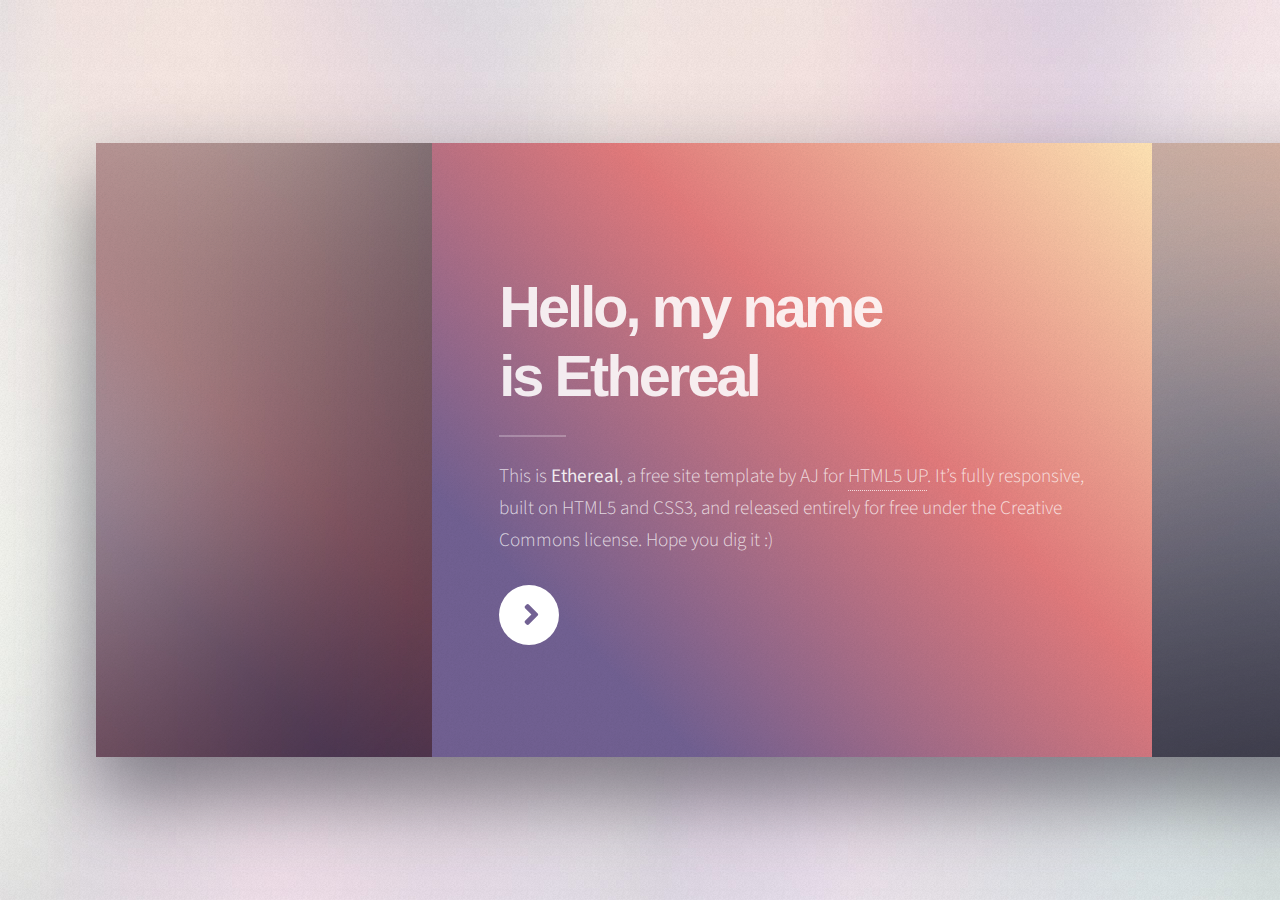
==== index.html @ 2f2203f6 "Add files via upload" ====
<!DOCTYPE HTML>
<!--
	Ethereal by HTML5 UP
	html5up.net | @ajlkn
	Free for personal and commercial use under the CCA 3.0 license (html5up.net/license)
-->
<html lang="fr">
<head>
    <title>Ethereal by HTML5 UP</title>
    <meta charset="utf-8"/>
    <meta name="viewport" content="width=device-width, initial-scale=1, user-scalable=no"/>
    <link rel="stylesheet" href="assets/css/main.css"/>
    <noscript>
        <link rel="stylesheet" href="assets/css/noscript.css"/>
    </noscript>
</head>
<body class="is-preload">

<!-- Page Wrapper -->
<div id="page-wrapper">

    <!-- Wrapper -->
    <div id="wrapper">

        <!-- Panel (Banner) -->
        <section class="panel banner right">
            <div class="content color0 span-3-75">
                <h1 class="major">Hello, my name<br/>
                    is Ethereal</h1>
                <p>This is <strong>Ethereal</strong>, a free site template by AJ for <a href="https://html5up.net">HTML5
                    UP</a>. It’s fully responsive, built on HTML5 and CSS3, and released entirely for free under the
                    Creative Commons license. Hope you dig it :)</p>
                <ul class="actions">
                    <li><a href="#first" class="button primary color1 circle icon solid fa-angle-right">Next</a></li>
                </ul>
            </div>
            <div class="image filtered span-1-75" data-position="25% 25%">
                <img src="images/pic01.jpg" alt=""/>
            </div>
        </section>

        <!-- Panel (Spotlight) -->
        <section class="panel spotlight medium right" id="first">
            <div class="content span-7">
                <h2 class="major">Sed etiam aenean</h2>
                <p>Mauris et ligula arcu. Proin dapibus convallis accumsan. Lorem maximus hendrerit orci, sit amet
                    elementum massa hendrerit sed. Donec et ullamcorper ligula. Suspendisse amet potenti. Ut pretium
                    libero eleifend euismod sed tristique. Quisque dictum magna risus, id ultricies justo sagittis
                    vitae. Sed id odio tempor, porttitor elit amet, gravida hendrerit fringilla lorem ipsum dolor.</p>
            </div>
            <div class="image filtered tinted" data-position="top left">
                <img src="images/pic02.jpg" alt=""/>
            </div>
        </section>

        <!-- Panel -->
        <section class="panel color1">
            <div class="intro joined">
                <h2 class="major">Amet lorem</h2>
                <p>Sed vel nibh libero. Mauris et lorem pharetra massa lorem turpis congue pulvinar. Vivamus sed feugiat
                    finibus. Duis amet bibendum amet sed. Duis mauris ex, dapibus sed ligula tempus volutpat magna
                    etiam.</p>
            </div>
            <div class="inner">
                <ul class="grid-icons three connected">
                    <li><span class="icon fa-gem"><span class="label">Lorem</span></span></li>
                    <li><span class="icon solid fa-camera-retro"><span class="label">Ipsum</span></span></li>
                    <li><span class="icon solid fa-cog"><span class="label">Dolor</span></span></li>
                    <li><span class="icon solid fa-paper-plane"><span class="label">Sit</span></span></li>
                    <li><span class="icon solid fa-chart-bar"><span class="label">Amet</span></span></li>
                    <li><span class="icon solid fa-code"><span class="label">Nullam</span></span></li>
                </ul>
            </div>
        </section>

        <!-- Panel (Spotlight) -->
        <section class="panel spotlight large left">
            <div class="content span-5">
                <h2 class="major">Magna amet tempus</h2>
                <p>Mauris a cursus velit. Nunc lacinia sollicitudin egestas bibendum, magna dui bibendum ex, sagittis
                    commodo enim risus sed magna nulla. Vestibulum ut consequat velit. Curabitur vitae libero lorem.
                    Quisque iaculis porttitor blandit. Nullam quis sagittis maximus. Sed vel nibh libero. Mauris et
                    lorem pharetra massa lorem turpis congue pulvinar.</p>
            </div>
            <div class="image filtered tinted" data-position="top right">
                <img src="images/pic03.jpg" alt=""/>
            </div>
        </section>

        <!-- Panel -->
        <section class="panel">
            <div class="intro color2">
                <h2 class="major">Elit integer</h2>
                <p>Sed vel nibh libero. Mauris et lorem pharetra massa lorem turpis congue pulvinar. Vivamus sed feugiat
                    finibus. Duis amet bibendum amet sed. Duis mauris ex, dapibus sed ligula tempus volutpat magna
                    etiam.</p>
            </div>
            <div class="gallery">
                <div class="group span-3">
                    <a href="images/gallery/fulls/01.jpg" class="image filtered span-3" data-position="bottom"><img
                            src="images/gallery/thumbs/01.jpg" alt=""/></a>
                    <a href="images/gallery/fulls/02.jpg" class="image filtered span-1-5" data-position="center"><img
                            src="images/gallery/thumbs/02.jpg" alt=""/></a>
                    <a href="images/gallery/fulls/03.jpg" class="image filtered span-1-5" data-position="bottom"><img
                            src="images/gallery/thumbs/03.jpg" alt=""/></a>
                </div>
                <a href="images/gallery/fulls/04.jpg" class="image filtered span-2-5" data-position="top"><img
                        src="images/gallery/thumbs/04.jpg" alt=""/></a>
                <div class="group span-4-5">
                    <a href="images/gallery/fulls/05.jpg" class="image filtered span-3" data-position="top"><img
                            src="images/gallery/thumbs/05.jpg" alt=""/></a>
                    <a href="images/gallery/fulls/06.jpg" class="image filtered span-1-5" data-position="center"><img
                            src="images/gallery/thumbs/06.jpg" alt=""/></a>
                    <a href="images/gallery/fulls/07.jpg" class="image filtered span-1-5" data-position="bottom"><img
                            src="images/gallery/thumbs/07.jpg" alt=""/></a>
                    <a href="images/gallery/fulls/08.jpg" class="image filtered span-3" data-position="top"><img
                            src="images/gallery/thumbs/08.jpg" alt=""/></a>
                </div>
                <a href="images/gallery/fulls/09.jpg" class="image filtered span-2-5" data-position="right"><img
                        src="images/gallery/thumbs/09.jpg" alt=""/></a>
            </div>
        </section>

        <!-- Panel -->
        <section class="panel color4-alt">
            <div class="intro color4">
                <h2 class="major">Contact</h2>
                <p>Sed vel nibh libero. Mauris et lorem pharetra massa lorem turpis congue pulvinar. Vivamus sed feugiat
                    finibus. Duis amet bibendum amet sed. Duis mauris ex, dapibus sed ligula tempus volutpat magna
                    etiam.</p>
            </div>
            <div class="inner columns divided">
                <div class="span-3-25">
                    <form method="post" action="#">
                        <div class="fields">
                            <div class="field half">
                                <label for="name">Name</label>
                                <input type="text" name="name" id="name"/>
                            </div>
                            <div class="field half">
                                <label for="email">Email</label>
                                <input type="email" name="email" id="email"/>
                            </div>
                            <div class="field">
                                <label for="message">Message</label>
                                <textarea name="message" id="message" rows="4"></textarea>
                            </div>
                        </div>
                        <ul class="actions">
                            <li><input type="submit" value="Send Message" class="button primary"/></li>
                        </ul>
                    </form>
                </div>
                <div class="span-1-5">
                    <ul class="contact-icons color1">
                        <li class="icon brands fa-twitter"><a href="#">@untitled-tld</a></li>
                        <li class="icon brands fa-facebook-f"><a href="#">facebook.com/untitled</a></li>
                        <li class="icon brands fa-snapchat-ghost"><a href="#">@untitled-tld</a></li>
                        <li class="icon brands fa-instagram"><a href="#">@untitled-tld</a></li>
                        <li class="icon brands fa-medium-m"><a href="#">medium.com/untitled</a></li>
                    </ul>
                </div>
            </div>
        </section>

        <!-- Panel -->
        <section class="panel color2-alt">
            <div class="intro color2">
                <h2 class="major">Elements</h2>
                <p>Sed vel nibh libero. Mauris et lorem pharetra massa lorem turpis congue pulvinar. Vivamus sed feugiat
                    finibus. Duis amet bibendum amet sed. Duis mauris ex, dapibus sed ligula tempus volutpat magna
                    etiam. </p>
            </div>
            <div class="inner columns aligned">
                <div class="span-2-75">

                    <h3 class="major">Text</h3>
                    <p>This is <b>bold</b> and this is <strong>strong</strong>. This is <i>italic</i> and this is <em>emphasized</em>.
                        This is <sup>superscript</sup> text and this is <sub>subscript</sub> text.
                        This is <u>underlined</u> and this is code: <code>for (;;) { ... }</code>. Finally, <a href="#">this
                            is a link</a>.</p>

                    <h1>Heading Level 1</h1>
                    <h2>Heading Level 2</h2>
                    <h3>Heading Level 3</h3>
                    <h4>Heading Level 4</h4>
                    <h5>Heading Level 5</h5>
                    <h6>Heading Level 6</h6>

                </div>
                <div class="span-3">

                    <h4>Blockquote</h4>
                    <blockquote>Lorem ipsum dolor sit amet. Felis sagittis eget tempus euismod. Vestibulum ante ipsum
                        primis in vestibulum. Blandit adipiscing eu iaculis volutpat ac adipiscing volutpat ac
                        adipiscing faucibus.
                    </blockquote>

                    <h4>Preformatted</h4>
                    <pre><code>i = 0;

while (!deck.isInOrder()) {
    print 'Iteration ' + (i++);
    deck.shuffle();
}

print 'It took ' + i + ' iterations to sort the deck.';</code></pre>

                </div>
                <div class="span-1-25">

                    <h3 class="major">Lists</h3>

                    <h4>Unordered</h4>
                    <ul>
                        <li>Lorem ipsum dolor sit.</li>
                        <li>Dolor pulvinar etiam.</li>
                        <li>Etiam vel felis viverra.</li>
                    </ul>

                    <h4>Alternate</h4>
                    <ul class="alt">
                        <li>Lorem ipsum dolor sit.</li>
                        <li>Dolor pulvinar etiam.</li>
                        <li>Etiam vel felis viverra.</li>
                        <li>Felis enim feugiat.</li>
                    </ul>

                </div>
                <div class="span-1-5">

                    <h4>Ordered</h4>
                    <ol>
                        <li>Lorem ipsum dolor sit.</li>
                        <li>Dolor pulvinar etiam.</li>
                        <li>Etiam vel felis viverra.</li>
                        <li>Felis enim feugiat.</li>
                        <li>Etiam vel felis lorem.</li>
                    </ol>

                    <h4>Actions</h4>
                    <ul class="actions">
                        <li><a href="#" class="button primary color2">Default</a></li>
                        <li><a href="#" class="button">Default</a></li>
                    </ul>
                    <ul class="actions stacked">
                        <li><a href="#" class="button primary color2">Default</a></li>
                        <li><a href="#" class="button">Default</a></li>
                    </ul>

                </div>
                <div class="span-1-25">

                    <h4>Icons</h4>
                    <ul class="icons">
                        <li><a href="#" class="icon brands fa-twitter"><span class="label">Twitter</span></a></li>
                        <li><a href="#" class="icon brands fa-facebook-f"><span class="label">Facebook</span></a></li>
                        <li><a href="#" class="icon brands fa-instagram"><span class="label">Instagram</span></a></li>
                        <li><a href="#" class="icon brands fa-github"><span class="label">GitHub</span></a></li>
                        <li><a href="#" class="icon brands fa-medium-m"><span class="label">Medium</span></a></li>
                    </ul>

                    <h4>Contact Icons</h4>
                    <ul class="contact-icons color2">
                        <li class="icon brands fa-twitter"><a href="#">Twitter</a></li>
                        <li class="icon brands fa-facebook-f"><a href="#">Facebook</a></li>
                        <li class="icon brands fa-instagram"><a href="#">Instagram</a></li>
                        <li class="icon brands fa-github"><a href="#">GitHub</a></li>
                        <li class="icon brands fa-medium-m"><a href="#">Medium</a></li>
                    </ul>

                </div>
                <div class="span-3">
                    <h3 class="major">Table</h3>
                    <h4>Default</h4>
                    <div class="table-wrapper">
                        <table>
                            <thead>
                            <tr>
                                <th>Name</th>
                                <th>Description</th>
                                <th>Price</th>
                            </tr>
                            </thead>
                            <tbody>
                            <tr>
                                <td>Item One</td>
                                <td>Ante turpis integer aliquet porttitor.</td>
                                <td>29.99</td>
                            </tr>
                            <tr>
                                <td>Item Two</td>
                                <td>Vis ac commodo adipiscing arcu aliquet.</td>
                                <td>19.99</td>
                            </tr>
                            <tr>
                                <td>Item Three</td>
                                <td> Morbi faucibus arcu accumsan lorem.</td>
                                <td>29.99</td>
                            </tr>
                            <tr>
                                <td>Item Four</td>
                                <td>Vitae integer tempus condimentum.</td>
                                <td>19.99</td>
                            </tr>
                            </tbody>
                            <tfoot>
                            <tr>
                                <td colspan="2"></td>
                                <td>100.00</td>
                            </tr>
                            </tfoot>
                        </table>
                    </div>
                </div>
                <div class="span-3">
                    <h4>Alternate</h4>
                    <div class="table-wrapper">
                        <table class="alt">
                            <thead>
                            <tr>
                                <th>Name</th>
                                <th>Description</th>
                                <th>Price</th>
                            </tr>
                            </thead>
                            <tbody>
                            <tr>
                                <td>Item One</td>
                                <td>Ante turpis integer aliquet porttitor.</td>
                                <td>29.99</td>
                            </tr>
                            <tr>
                                <td>Item Two</td>
                                <td>Vis ac commodo adipiscing arcu aliquet.</td>
                                <td>19.99</td>
                            </tr>
                            <tr>
                                <td>Item Three</td>
                                <td> Morbi faucibus arcu accumsan lorem.</td>
                                <td>29.99</td>
                            </tr>
                            <tr>
                                <td>Item Four</td>
                                <td>Vitae integer tempus condimentum.</td>
                                <td>19.99</td>
                            </tr>
                            <tr>
                                <td>Item Five</td>
                                <td>Ante turpis integer aliquet porttitor.</td>
                                <td>29.99</td>
                            </tr>
                            </tbody>
                            <tfoot>
                            <tr>
                                <td colspan="2"></td>
                                <td>100.00</td>
                            </tr>
                            </tfoot>
                        </table>
                    </div>
                </div>
                <div class="span-2-25">
                    <h3 class="major">Buttons</h3>
                    <ul class="actions">
                        <li><a href="#" class="button primary color2">Primary</a></li>
                        <li><a href="#" class="button">Default</a></li>
                    </ul>
                    <ul class="actions">
                        <li><a href="#" class="button">Default</a></li>
                        <li><a href="#" class="button large">Large</a></li>
                        <li><a href="#" class="button small">Small</a></li>
                    </ul>
                    <ul class="actions">
                        <li><a href="#" class="button primary color2 icon solid fa-cog">Icon</a></li>
                        <li><a href="#" class="button icon fa-gem">Icon</a></li>
                    </ul>
                    <ul class="actions">
                        <li><span class="button primary color2 disabled">Disabled</span></li>
                        <li><span class="button disabled">Disabled</span></li>
                    </ul>
                    <ul class="actions">
                        <li><a href="#" class="button primary color2 circle icon solid fa-cog">Icon</a></li>
                        <li><a href="#" class="button circle icon fa-gem">Icon</a></li>
                    </ul>
                </div>
                <div class="span-4-5">
                    <h3 class="major">Form</h3>
                    <form method="post" action="#">
                        <div class="fields">
                            <div class="field third">
                                <label for="demo-name">Name</label>
                                <input type="text" name="demo-name" id="demo-name" value="" placeholder="Jane Doe"/>
                            </div>
                            <div class="field third">
                                <label for="demo-email">Email</label>
                                <input type="email" name="demo-email" id="demo-email" value=""
                                       placeholder="jane@untitled.tld"/>
                            </div>
                            <div class="field third">
                                <label for="demo-category">Category</label>
                                <div class="select-wrapper">
                                    <select name="demo-category" id="demo-category">
                                        <option value="">-</option>
                                        <option value="1">Manufacturing</option>
                                        <option value="1">Shipping</option>
                                        <option value="1">Administration</option>
                                        <option value="1">Human Resources</option>
                                    </select>
                                </div>
                            </div>
                            <div class="field quarter">
                                <input type="radio" id="demo-priority-low" name="demo-priority" class="color2" checked/>
                                <label for="demo-priority-low">Low Priority</label>
                            </div>
                            <div class="field quarter">
                                <input type="radio" id="demo-priority-high" name="demo-priority" class="color2"/>
                                <label for="demo-priority-high">High Priority</label>
                            </div>
                            <div class="field quarter">
                                <input type="checkbox" id="demo-copy" name="demo-copy" class="color2"/>
                                <label for="demo-copy">Email a copy</label>
                            </div>
                            <div class="field quarter">
                                <input type="checkbox" id="demo-human" name="demo-human" class="color2" checked/>
                                <label for="demo-human">Not a robot</label>
                            </div>
                            <div class="field">
                                <label for="demo-message">Message</label>
                                <textarea name="demo-message" id="demo-message" placeholder="Enter your message"
                                          rows="2"></textarea>
                            </div>
                        </div>
                        <ul class="actions">
                            <li><input type="submit" value="Send Message" class="primary color2"/></li>
                            <li><input type="reset" value="Reset"/></li>
                        </ul>
                    </form>
                </div>
            </div>
        </section>

        <!-- Copyright -->
        <div class="copyright">&copy; Untitled. Design: <a href="https://html5up.net">HTML5 UP</a>.</div>

    </div>

</div>

<!-- Scripts -->
<script src="assets/js/jquery.min.js"></script>
<script src="assets/js/browser.min.js"></script>
<script src="assets/js/breakpoints.min.js"></script>
<script src="assets/js/main.js"></script>

</body>
</html>
---- assets/css/main.css ----
@import url(fontawesome-all.min.css);
@import url("https://fonts.googleapis.com/css?family=Source+Sans+Pro:300,400,300i,400i");

/*
	Ethereal by HTML5 UP
	html5up.net | @ajlkn
	Free for personal and commercial use under the CCA 3.0 license (html5up.net/license)
*/

html, body, div, span, applet, object,
iframe, h1, h2, h3, h4, h5, h6, p, blockquote,
pre, a, abbr, acronym, address, big, cite,
code, del, dfn, em, img, ins, kbd, q, s, samp,
small, strike, strong, sub, sup, tt, var, b,
u, i, center, dl, dt, dd, ol, ul, li, fieldset,
form, label, legend, table, caption, tbody,
tfoot, thead, tr, th, td, article, aside,
canvas, details, embed, figure, figcaption,
footer, header, hgroup, menu, nav, output, ruby,
section, summary, time, mark, audio, video {
	margin: 0;
	padding: 0;
	border: 0;
	font-size: 100%;
	font: inherit;
	vertical-align: baseline;}

article, aside, details, figcaption, figure,
footer, header, hgroup, menu, nav, section {
	display: block;}

body {
	line-height: 1;
}

ol, ul {
	list-style: none;
}

blockquote, q {
	quotes: none;
}

	blockquote:before, blockquote:after, q:before, q:after {
		content: '';
		content: none;
	}

table {
	border-collapse: collapse;
	border-spacing: 0;
}

body {
	-webkit-text-size-adjust: none;
}

mark {
	background-color: transparent;
	color: inherit;
}

input::-moz-focus-inner {
	border: 0;
	padding: 0;
}

input, select, textarea {
	-moz-appearance: none;
	-webkit-appearance: none;
	-ms-appearance: none;
	appearance: none;
}

/* Page */

	@-moz-keyframes load-spinner {
		0% {
			-moz-transform: rotate(0deg);
			-webkit-transform: rotate(0deg);
			-ms-transform: rotate(0deg);
			transform: rotate(0deg);
		}

		100% {
			-moz-transform: rotate(360deg);
			-webkit-transform: rotate(360deg);
			-ms-transform: rotate(360deg);
			transform: rotate(360deg);
		}
	}

	@-webkit-keyframes load-spinner {
		0% {
			-moz-transform: rotate(0deg);
			-webkit-transform: rotate(0deg);
			-ms-transform: rotate(0deg);
			transform: rotate(0deg);
		}

		100% {
			-moz-transform: rotate(360deg);
			-webkit-transform: rotate(360deg);
			-ms-transform: rotate(360deg);
			transform: rotate(360deg);
		}
	}

	@-ms-keyframes load-spinner {
		0% {
			-moz-transform: rotate(0deg);
			-webkit-transform: rotate(0deg);
			-ms-transform: rotate(0deg);
			transform: rotate(0deg);
		}

		100% {
			-moz-transform: rotate(360deg);
			-webkit-transform: rotate(360deg);
			-ms-transform: rotate(360deg);
			transform: rotate(360deg);
		}
	}

	@keyframes load-spinner {
		0% {
			-moz-transform: rotate(0deg);
			-webkit-transform: rotate(0deg);
			-ms-transform: rotate(0deg);
			transform: rotate(0deg);
		}

		100% {
			-moz-transform: rotate(360deg);
			-webkit-transform: rotate(360deg);
			-ms-transform: rotate(360deg);
			transform: rotate(360deg);
		}
	}

	@-ms-viewport {
		width: device-width;
	}

	html {
		width: 100%;
		height: 100%;
	}

	html {
		box-sizing: border-box;
	}

	*, *:before, *:after {
		box-sizing: inherit;
	}

	body {
		display: -moz-flex;
		display: -webkit-flex;
		display: -ms-flex;
		display: flex;
		-moz-align-items: center;
		-webkit-align-items: center;
		-ms-align-items: center;
		align-items: center;
		-moz-justify-content: -moz-flex-start;
		-webkit-justify-content: -webkit-flex-start;
		-ms-justify-content: -ms-flex-start;
		justify-content: flex-start;
		-ms-overflow-style: scrollbar;
		width: 100%;
		height: 100%;
		min-height: 30rem;
		overflow: hidden;
	}

		body:before {
			-moz-animation: load-spinner 1s infinite linear;
			-webkit-animation: load-spinner 1s infinite linear;
			-ms-animation: load-spinner 1s infinite linear;
			animation: load-spinner 1s infinite linear;
			-moz-transition: opacity 0.25s ease;
			-webkit-transition: opacity 0.25s ease;
			-ms-transition: opacity 0.25s ease;
			transition: opacity 0.25s ease;
			-moz-transition-delay: 0s;
			-webkit-transition-delay: 0s;
			-ms-transition-delay: 0s;
			transition-delay: 0s;
			pointer-events: none;
			content: '';
			display: block;
			position: absolute;
			top: 50%;
			left: 50%;
			width: 4rem;
			height: 4rem;
			margin: -2rem 0 0 -2rem;
			background-image: url("data:image/svg+xml;charset=utf8,%3Csvg xmlns='http://www.w3.org/2000/svg' xmlns:xlink='http://www.w3.org/1999/xlink' width='96px' height='96px' viewBox='0 0 96 96' zoomAndPan='disable'%3E%3Cstyle%3Ecircle %7Bfill: transparent%3B stroke: %232e2b37%3B stroke-width: 1.5px%3B %7D%3C/style%3E%3Cdefs%3E%3CclipPath id='corner'%3E%3Cpolygon points='0,0 48,0 48,48 96,48 96,96 0,96' /%3E%3C/clipPath%3E%3C/defs%3E%3Cg clip-path='url(%23corner)'%3E%3Ccircle cx='48' cy='48' r='32'/%3E%3C/g%3E%3C/svg%3E");
			background-position: center;
			background-repeat: no-repeat;
			background-size: 4rem;
			opacity: 0;
		}

		body:after {
			pointer-events: none;
			content: '';
			display: block;
			position: fixed;
			top: 0;
			left: 0;
			width: 100%;
			height: 100%;
			z-index: -1;
			background-attachment: fixed;
			background-color: #e1e6e1;
			background-image: url("../../images/overlay.png"), url("../../images/bg.jpg");
			background-repeat: repeat, repeat-x;
			background-size: 128px 128px, cover;
		}

		body.is-preload *, body.is-preload *:before, body.is-preload *:after {
			-moz-animation: none !important;
			-webkit-animation: none !important;
			-ms-animation: none !important;
			animation: none !important;
			-moz-transition: none !important;
			-webkit-transition: none !important;
			-ms-transition: none !important;
			transition: none !important;
		}

		body.is-preload:before {
			-moz-transition: opacity 1s ease;
			-webkit-transition: opacity 1s ease;
			-ms-transition: opacity 1s ease;
			transition: opacity 1s ease;
			-moz-transition-delay: 0.75s;
			-webkit-transition-delay: 0.75s;
			-ms-transition-delay: 0.75s;
			transition-delay: 0.75s;
			opacity: 0.25;
		}

	@media screen and (max-width: 736px) {

		html {
			height: auto;
		}

		body {
			height: auto;
			overflow-x: hidden;
			overflow-y: auto;
		}

	}

	@media screen and (max-width: 480px) {

		html, body {
			min-width: 320px;
		}

	}

/* Typography */

	html {
		font-size: 18pt;
		font-size: 1vmax;
	}

		@media screen and (max-width: 1680px) {

			html {
				font-size: 12pt;
				font-size: 1.1vmax;
			}

		}

		@media screen and (max-width: 1280px) {

			html {
				font-size: 11pt;
				font-size: 1.5vmax;
			}

		}

	body, input, select, textarea {
		color: rgba(255, 255, 255, 0.75);
		font-family: "Source Sans Pro", Helvetica, sans-serif;
		font-size: 1rem;
		font-weight: 300;
		line-height: 1.65;
	}

	a {
		-moz-transition: color 0.2s ease-in-out, border-bottom-color 0.2s ease-in-out;
		-webkit-transition: color 0.2s ease-in-out, border-bottom-color 0.2s ease-in-out;
		-ms-transition: color 0.2s ease-in-out, border-bottom-color 0.2s ease-in-out;
		transition: color 0.2s ease-in-out, border-bottom-color 0.2s ease-in-out;
		color: inherit;
		border-bottom: dotted 1px;
		text-decoration: none;
	}

		a:hover {
			border-bottom-color: transparent;
			color: #ffe4b4;
		}

	strong, b {
		color: rgba(255, 255, 255, 0.875);
		font-weight: 400;
	}

	em, i {
		font-style: italic;
	}

	p {
		margin: 0 0 1.5rem 0;
	}

		body.is-ie p {
			width: 100%;
		}

	h1, h2, h3, h4, h5, h6 {
		color: rgba(255, 255, 255, 0.875);
		font-family: Arial, Helvetica, sans-serif;
		font-weight: 700;
		line-height: 1.3;
		margin: 0 0 0.75rem 0;
		letter-spacing: -0.05em;
	}

		h1 a, h2 a, h3 a, h4 a, h5 a, h6 a {
			color: inherit;
			text-decoration: none;
		}

	h1.major, h2.major, h3.major {
		position: relative;
	}

		h1.major:after, h2.major:after, h3.major:after {
			content: '';
			position: absolute;
			left: 0;
			width: 3.5rem;
			height: 0.1rem;
			background-color: rgba(255, 255, 255, 0.25);
		}

	h1 {
		font-size: 3rem;
		line-height: 1.2;
	}

		h1.major {
			margin: 0 0 2.625rem 0;
		}

			h1.major:after {
				bottom: -1.325rem;
			}

	h2 {
		font-size: 1.75rem;
		line-height: 1.2;
	}

		h2.major {
			margin: 0 0 1.9875rem 0;
		}

			h2.major:after {
				bottom: -1.2rem;
			}

	h3 {
		font-size: 1.325rem;
	}

		h3.major {
			margin: 0 0 1.875rem 0;
		}

			h3.major:after {
				bottom: -0.75rem;
			}

	h4 {
		font-size: 1rem;
	}

	h5 {
		font-size: 0.9rem;
	}

	h6 {
		font-size: 0.7rem;
	}

	sub {
		font-size: 0.8rem;
		position: relative;
		top: 0.5rem;
	}

	sup {
		font-size: 0.8rem;
		position: relative;
		top: -0.5rem;
	}

	blockquote {
		border-left: solid 0.25rem rgba(255, 255, 255, 0.25);
		font-style: italic;
		margin: 0 0 1.5rem 0;
		padding: 0.375rem 0 0.375rem 1.5rem;
	}

	code {
		background: rgba(255, 255, 255, 0.075);
		border-radius: 0.25rem;
		font-family: "Courier New", monospace;
		font-size: 0.8rem;
		margin: 0 0.25rem;
		padding: 0.25rem 0.65rem;
	}

	pre {
		-webkit-overflow-scrolling: touch;
		font-family: "Courier New", monospace;
		font-size: 0.8rem;
		margin: 0 0 1.5rem 0;
		white-space: pre-wrap;
	}

		pre code {
			display: block;
			line-height: 1.625;
			padding: 1rem 1.5rem;
			overflow-x: auto;
			margin: 0;
		}

	hr {
		border: 0;
		border-bottom: solid 2px rgba(255, 255, 255, 0.25);
		margin: 1.875rem 0;
	}

	.align-left {
		text-align: left;
	}

	.align-center {
		text-align: center;
	}

	.align-right {
		text-align: right;
	}

	@media screen and (max-width: 736px) {

		html {
			font-size: 12pt;
		}

		h1 {
			font-size: 2.25rem;
			line-height: 1.2;
		}

			h1.major {
				margin: 0 0 2.625rem 0;
			}

				h1.major:after {
					bottom: -1.325rem;
				}

		h2 {
			font-size: 1.5rem;
			line-height: 1.2;
		}

			h2.major {
				margin: 0 0 1.9875rem 0;
			}

				h2.major:after {
					bottom: -1.2rem;
				}

		h3 {
			font-size: 1rem;
		}

			h3.major {
				margin: 0 0 1.875rem 0;
			}

				h3.major:after {
					bottom: -0.75rem;
				}

		h4 {
			font-size: 1rem;
		}

		h5 {
			font-size: 0.9rem;
		}

		h6 {
			font-size: 0.7rem;
		}

		h1 br, h2 br, h3 br, h4 br, h5 br, h6 br {
			display: none;
		}

	}

	@media screen and (max-width: 360px) {

		html {
			font-size: 11pt;
		}

	}

/* Form */

	form {
		margin: 0 0 1.5rem 0;
	}

		form > :last-child {
			margin-bottom: 0;
		}

		form > .fields {
			display: -moz-flex;
			display: -webkit-flex;
			display: -ms-flex;
			display: flex;
			-moz-flex-wrap: wrap;
			-webkit-flex-wrap: wrap;
			-ms-flex-wrap: wrap;
			flex-wrap: wrap;
			width: calc(100% + 3rem);
			margin: -1.5rem 0 1.5rem -1.5rem;
		}

			form > .fields > .field {
				-moz-flex-grow: 0;
				-webkit-flex-grow: 0;
				-ms-flex-grow: 0;
				flex-grow: 0;
				-moz-flex-shrink: 0;
				-webkit-flex-shrink: 0;
				-ms-flex-shrink: 0;
				flex-shrink: 0;
				padding: 1.5rem 0 0 1.5rem;
				width: calc(100% - 1.5rem);
			}

				form > .fields > .field.half {
					width: calc(50% - 0.75rem);
				}

				form > .fields > .field.third {
					width: calc(100%/3 - 0.5rem);
				}

				form > .fields > .field.quarter {
					width: calc(25% - 0.375rem);
				}

		@media screen and (max-width: 736px) {

			form > .fields {
				width: calc(100% + 2.25rem);
				margin: -1.125rem 0 1.5rem -1.125rem;
			}

				form > .fields > .field {
					padding: 1.125rem 0 0 1.125rem;
					width: calc(100% - 1.125rem);
				}

					form > .fields > .field.half {
						width: calc(100% - 1.125rem);
					}

					form > .fields > .field.third {
						width: calc(100% - 1.125rem);
					}

					form > .fields > .field.quarter {
						width: calc(100% - 1.125rem);
					}

		}

	label {
		color: rgba(255, 255, 255, 0.875);
		display: block;
		font-family: Arial, Helvetica, sans-serif;
		font-size: 0.8rem;
		font-weight: 700;
		margin: 0 0 0.4875rem 0;
	}

	input[type="text"],
	input[type="password"],
	input[type="email"],
	input[type="tel"],
	select,
	textarea {
		-moz-appearance: none;
		-webkit-appearance: none;
		-ms-appearance: none;
		appearance: none;
		background: transparent;
		border: solid 2px rgba(255, 255, 255, 0.25);
		border-radius: 0.25rem;
		color: inherit;
		display: block;
		outline: 0;
		padding: 0 0.75rem;
		text-decoration: none;
		width: 100%;
	}

		input[type="text"]:invalid,
		input[type="password"]:invalid,
		input[type="email"]:invalid,
		input[type="tel"]:invalid,
		select:invalid,
		textarea:invalid {
			box-shadow: none;
		}

		input[type="text"]:focus,
		input[type="password"]:focus,
		input[type="email"]:focus,
		input[type="tel"]:focus,
		select:focus,
		textarea:focus {
			border-color: #ffe4b4;
		}

	option {
		background-color: rgba(255, 255, 255, 0.875);
		color: #2e2b37;
	}

	select {
		background-image: url("data:image/svg+xml;charset=utf8,%3Csvg xmlns='http://www.w3.org/2000/svg' width='40' height='40' preserveAspectRatio='none' viewBox='0 0 40 40'%3E%3Cpath d='M9.4,12.3l10.4,10.4l10.4-10.4c0.2-0.2,0.5-0.4,0.9-0.4c0.3,0,0.6,0.1,0.9,0.4l3.3,3.3c0.2,0.2,0.4,0.5,0.4,0.9 c0,0.4-0.1,0.6-0.4,0.9L20.7,31.9c-0.2,0.2-0.5,0.4-0.9,0.4c-0.3,0-0.6-0.1-0.9-0.4L4.3,17.3c-0.2-0.2-0.4-0.5-0.4-0.9 c0-0.4,0.1-0.6,0.4-0.9l3.3-3.3c0.2-0.2,0.5-0.4,0.9-0.4S9.1,12.1,9.4,12.3z' fill='rgba(255, 255, 255, 0.25)' /%3E%3C/svg%3E");
		background-size: 1.25rem;
		background-repeat: no-repeat;
		background-position: calc(100% - 1rem) center;
		height: 2.5rem;
		padding-right: 2.5rem;
		text-overflow: ellipsis;
	}

		select option {
			color: rgba(255, 255, 255, 0.875);
			background: #2e2b37;
		}

		select:focus::-ms-value {
			background-color: transparent;
		}

		select::-ms-expand {
			display: none;
		}

	input[type="text"],
	input[type="password"],
	input[type="email"],
	select {
		height: 2.5rem;
	}

	textarea {
		padding: 0.75rem 1rem;
	}

	input[type="checkbox"],
	input[type="radio"] {
		-moz-appearance: none;
		-webkit-appearance: none;
		-ms-appearance: none;
		appearance: none;
		display: block;
		float: left;
		margin-right: -2rem;
		opacity: 0;
		width: 1rem;
		z-index: -1;
	}

		input[type="checkbox"] + label,
		input[type="radio"] + label {
			text-decoration: none;
			position: relative;
			color: rgba(255, 255, 255, 0.75);
			cursor: pointer;
			display: inline-block;
			font-size: 1rem;
			font-weight: 300;
			margin-bottom: 0;
			padding-left: 2.5rem;
			padding-right: 1rem;
		}

			input[type="checkbox"] + label:before,
			input[type="radio"] + label:before {
				-moz-osx-font-smoothing: grayscale;
				-webkit-font-smoothing: antialiased;
				display: inline-block;
				font-style: normal;
				font-variant: normal;
				text-rendering: auto;
				line-height: 1;
				text-transform: none !important;
				font-family: 'Font Awesome 5 Free';
				font-weight: 900;
			}

			input[type="checkbox"] + label:before,
			input[type="radio"] + label:before {
				content: '';
				display: inline-block;
				font-size: 0.8rem;
				position: absolute;
				top: 0;
				left: 0;
				width: 1.6875rem;
				height: 1.6875rem;
				line-height: 1.6875rem;
				background: rgba(255, 255, 255, 0.075);
				border: solid 1px rgba(255, 255, 255, 0.25);
				border-radius: 0.25rem;
				color: #2e2b37;
				text-align: center;
			}

				body.is-ie input[type="checkbox"] + label:before, body.is-ie
				input[type="radio"] + label:before {
					line-height: 1.5;
				}

		input[type="checkbox"]:checked + label:before,
		input[type="radio"]:checked + label:before {
			content: '\f00c';
			background: rgba(255, 255, 255, 0.875);
			border-color: rgba(255, 255, 255, 0.875);
		}

		input[type="checkbox"]:focus + label:before,
		input[type="radio"]:focus + label:before {
			border-color: #ffe4b4;
			box-shadow: 0 0 0 1px #ffe4b4;
		}

		input[type="checkbox"]:focus:checked + label:before,
		input[type="radio"]:focus:checked + label:before {
			background: #ffe4b4;
		}

		input[type="checkbox"].color1 + label:before,
		input[type="radio"].color1 + label:before {
			color: #726193;
		}

		input[type="checkbox"].color2 + label:before,
		input[type="radio"].color2 + label:before {
			color: #e37b7c;
		}

		input[type="checkbox"].color3 + label:before,
		input[type="radio"].color3 + label:before {
			color: #ffe4b4;
		}

		input[type="checkbox"].color4 + label:before,
		input[type="radio"].color4 + label:before {
			color: #353865;
		}

	input[type="checkbox"] + label:before {
		border-radius: 0.25rem;
	}

	input[type="radio"] + label:before {
		border-radius: 100%;
	}

	::-webkit-input-placeholder {
		color: rgba(255, 255, 255, 0.5) !important;
		opacity: 1.0;
	}

	:-moz-placeholder {
		color: rgba(255, 255, 255, 0.5) !important;
		opacity: 1.0;
	}

	::-moz-placeholder {
		color: rgba(255, 255, 255, 0.5) !important;
		opacity: 1.0;
	}

	:-ms-input-placeholder {
		color: rgba(255, 255, 255, 0.5) !important;
		opacity: 1.0;
	}

/* Icon */

	.icon {
		text-decoration: none;
		position: relative;
		border-bottom: none;
	}

		.icon:before {
			-moz-osx-font-smoothing: grayscale;
			-webkit-font-smoothing: antialiased;
			display: inline-block;
			font-style: normal;
			font-variant: normal;
			text-rendering: auto;
			line-height: 1;
			text-transform: none !important;
			font-family: 'Font Awesome 5 Free';
			font-weight: 400;
		}

		.icon > .label {
			display: none;
		}

		.icon:before {
			line-height: inherit;
		}

		.icon.solid:before {
			font-weight: 900;
		}

		.icon.brands:before {
			font-family: 'Font Awesome 5 Brands';
		}

/* Image */

	.image {
		display: inline-block;
		position: relative;
		border: 0;
	}

		.image.filtered:after {
			background-image: url("../../images/overlay.png"), linear-gradient(45deg, rgba(114, 97, 147, 0.25) 25%, rgba(227, 123, 124, 0.25) 50%, rgba(255, 228, 180, 0.25));
			background-size: 128px 128px, auto;
			pointer-events: none;
			content: '';
			position: absolute;
			top: 0;
			left: 0;
			width: 100%;
			height: 100%;
			opacity: 1;
			z-index: 1;
		}

		.image.filtered.tinted:after {
			background-image: url("../../images/overlay.png"), linear-gradient(45deg, rgba(114, 97, 147, 0.25) 25%, rgba(227, 123, 124, 0.25) 50%, rgba(255, 228, 180, 0.25)), linear-gradient(0deg, rgba(0, 0, 0, 0.125), rgba(0, 0, 0, 0.125));
			background-size: 128px 128px, auto, auto;
		}

		.image[data-position] img {
			-moz-object-fit: cover;
			-webkit-object-fit: cover;
			-ms-object-fit: cover;
			object-fit: cover;
			display: block;
			position: absolute;
			top: 0;
			left: 0;
			width: 100%;
			height: 100%;
		}

		.image[data-position="top left"] img {
			-moz-object-position: top left;
			-webkit-object-position: top left;
			-ms-object-position: top left;
			object-position: top left;
		}

		.image[data-position="top"] img {
			-moz-object-position: top;
			-webkit-object-position: top;
			-ms-object-position: top;
			object-position: top;
		}

		.image[data-position="top right"] img {
			-moz-object-position: top right;
			-webkit-object-position: top right;
			-ms-object-position: top right;
			object-position: top right;
		}

		.image[data-position="right"] img {
			-moz-object-position: right;
			-webkit-object-position: right;
			-ms-object-position: right;
			object-position: right;
		}

		.image[data-position="bottom right"] img {
			-moz-object-position: bottom right;
			-webkit-object-position: bottom right;
			-ms-object-position: bottom right;
			object-position: bottom right;
		}

		.image[data-position="bottom"] img {
			-moz-object-position: bottom;
			-webkit-object-position: bottom;
			-ms-object-position: bottom;
			object-position: bottom;
		}

		.image[data-position="bottom left"] img {
			-moz-object-position: bottom left;
			-webkit-object-position: bottom left;
			-ms-object-position: bottom left;
			object-position: bottom left;
		}

		.image[data-position="left"] img {
			-moz-object-position: left;
			-webkit-object-position: left;
			-ms-object-position: left;
			object-position: left;
		}

		.image[data-position="center"] img {
			-moz-object-position: center;
			-webkit-object-position: center;
			-ms-object-position: center;
			object-position: center;
		}

		.image[data-position="25% 25%"] img {
			-moz-object-position: 25% 25%;
			-webkit-object-position: 25% 25%;
			-ms-object-position: 25% 25%;
			object-position: 25% 25%;
		}

		.image[data-position="75% 25%"] img {
			-moz-object-position: 75% 25%;
			-webkit-object-position: 75% 25%;
			-ms-object-position: 75% 25%;
			object-position: 75% 25%;
		}

		.image[data-position="75% 75%"] img {
			-moz-object-position: 75% 75%;
			-webkit-object-position: 75% 75%;
			-ms-object-position: 75% 75%;
			object-position: 75% 75%;
		}

		.image[data-position="25% 75%"] img {
			-moz-object-position: 25% 75%;
			-webkit-object-position: 25% 75%;
			-ms-object-position: 25% 75%;
			object-position: 25% 75%;
		}

		.image img {
			display: block;
		}

		.image.left, .image.right {
			max-width: 40%;
		}

			.image.left img, .image.right img {
				width: 100%;
			}

		.image.left {
			float: left;
			padding: 0 1.5rem 1rem 0;
			top: 0.25rem;
		}

		.image.right {
			float: right;
			padding: 0 0 1rem 1.5rem;
			top: 0.25rem;
		}

		.image.fit {
			display: block;
			margin: 0 0 1.5rem 0;
			width: 100%;
		}

			.image.fit img {
				width: 100%;
			}

		.image.main {
			display: block;
			margin: 0 0 2.25rem 0;
			width: 100%;
		}

			.image.main img {
				width: 100%;
			}

/* List */

	ol {
		list-style: decimal;
		margin: 0 0 1.5rem 0;
		padding-left: 1.25rem;
	}

		ol li {
			padding-left: 0.25rem;
		}

	ul {
		list-style: disc;
		margin: 0 0 1.5rem 0;
		padding-left: 1rem;
	}

		ul li {
			padding-left: 0.5rem;
		}

		ul.alt {
			list-style: none;
			padding-left: 0;
		}

			ul.alt li {
				border-top: solid 1px rgba(255, 255, 255, 0.25);
				padding: 0.5rem 0;
			}

				ul.alt li:first-child {
					border-top: 0;
					padding-top: 0;
				}

	dl {
		margin: 0 0 1.5rem 0;
	}

		dl dt {
			display: block;
			font-weight: 400;
			margin: 0 0 0.75rem 0;
		}

		dl dd {
			margin-left: 1.5rem;
		}

/* Actions */

	ul.actions {
		display: -moz-flex;
		display: -webkit-flex;
		display: -ms-flex;
		display: flex;
		cursor: default;
		list-style: none;
		margin-left: -0.75rem;
		padding-left: 0;
	}

		ul.actions li {
			padding: 0 0 0 0.75rem;
			vertical-align: middle;
		}

		ul.actions.special {
			-moz-justify-content: center;
			-webkit-justify-content: center;
			-ms-justify-content: center;
			justify-content: center;
			width: 100%;
			margin-left: 0;
		}

			ul.actions.special li:first-child {
				padding-left: 0;
			}

		ul.actions.stacked {
			-moz-flex-direction: column;
			-webkit-flex-direction: column;
			-ms-flex-direction: column;
			flex-direction: column;
			margin-left: 0;
		}

			ul.actions.stacked li {
				padding: 0.975rem 0 0 0;
			}

				ul.actions.stacked li:first-child {
					padding-top: 0;
				}

		ul.actions.fit {
			width: calc(100% + 0.75rem);
		}

			ul.actions.fit li {
				-moz-flex-grow: 1;
				-webkit-flex-grow: 1;
				-ms-flex-grow: 1;
				flex-grow: 1;
				-moz-flex-shrink: 1;
				-webkit-flex-shrink: 1;
				-ms-flex-shrink: 1;
				flex-shrink: 1;
				width: 100%;
			}

				ul.actions.fit li > * {
					width: 100%;
				}

			ul.actions.fit.stacked {
				width: 100%;
			}

/* Icons */

	ul.icons {
		cursor: default;
		list-style: none;
		padding-left: 0;
	}

		ul.icons li {
			display: inline-block;
			padding: 0 1rem 0 0;
		}

			ul.icons li:last-child {
				padding-right: 0;
			}

			ul.icons li .icon:before {
				font-size: 1.25em;
			}

/* Grid Icons */

	ul.grid-icons {
		display: -moz-flex;
		display: -webkit-flex;
		display: -ms-flex;
		display: flex;
		-moz-flex-wrap: wrap;
		-webkit-flex-wrap: wrap;
		-ms-flex-wrap: wrap;
		flex-wrap: wrap;
		-moz-justify-content: center;
		-webkit-justify-content: center;
		-ms-justify-content: center;
		justify-content: center;
		list-style: none;
		margin: 0 0 1.5rem 0;
		padding-left: 0;
	}

		ul.grid-icons .icon {
			display: block;
			position: relative;
			width: 100%;
			text-align: center;
		}

			ul.grid-icons .icon:before {
				display: block;
				width: 6rem;
				height: 6rem;
				line-height: 6rem;
				border-radius: 6rem;
				box-shadow: inset 0 0 0 2px rgba(255, 255, 255, 0.25);
				font-size: 2.5rem;
				margin: 0 auto;
				text-align: center;
			}

				body.is-ie ul.grid-icons .icon:before {
					line-height: 2.375;
				}

		ul.grid-icons > li {
			-moz-flex-grow: 0;
			-webkit-flex-grow: 0;
			-ms-flex-grow: 0;
			flex-grow: 0;
			-moz-flex-shrink: 0;
			-webkit-flex-shrink: 0;
			-ms-flex-shrink: 0;
			flex-shrink: 0;
			position: relative;
			margin: 1.5rem 0 0 1.5rem;
			padding-left: 0;
		}

		ul.grid-icons.connected > li:before {
			content: '';
			display: block;
			position: absolute;
			width: 1.5rem;
			height: 2px;
			top: 50%;
			left: -1.5rem;
			background-color: rgba(255, 255, 255, 0.25);
		}

		ul.grid-icons.connected > li:after {
			content: '';
			display: block;
			position: absolute;
			width: 2px;
			height: 1.5rem;
			top: -1.5rem;
			left: 50%;
			background-color: rgba(255, 255, 255, 0.25);
		}

		ul.grid-icons.two {
			width: 14rem;
		}

			ul.grid-icons.two > li:nth-child(-n + 2) {
				margin-top: 0;
			}

				ul.grid-icons.two > li:nth-child(-n + 2):after {
					display: none;
				}

			ul.grid-icons.two > li:nth-child(2n - 1) {
				margin-left: 0;
			}

				ul.grid-icons.two > li:nth-child(2n - 1):before {
					display: none;
				}

		ul.grid-icons.three {
			width: 21.5rem;
		}

			ul.grid-icons.three > li:nth-child(-n + 3) {
				margin-top: 0;
			}

				ul.grid-icons.three > li:nth-child(-n + 3):after {
					display: none;
				}

			ul.grid-icons.three > li:nth-child(3n - 2) {
				margin-left: 0;
			}

				ul.grid-icons.three > li:nth-child(3n - 2):before {
					display: none;
				}

		ul.grid-icons.four {
			width: 29rem;
		}

			ul.grid-icons.four > li:nth-child(-n + 4) {
				margin-top: 0;
			}

				ul.grid-icons.four > li:nth-child(-n + 4):after {
					display: none;
				}

			ul.grid-icons.four > li:nth-child(4n - 3) {
				margin-left: 0;
			}

				ul.grid-icons.four > li:nth-child(4n - 3):before {
					display: none;
				}

		@media screen and (max-width: 736px) {

			ul.grid-icons {
				-moz-justify-content: -moz-flex-start;
				-webkit-justify-content: -webkit-flex-start;
				-ms-justify-content: -ms-flex-start;
				justify-content: flex-start;
				width: 100% !important;
				margin: -1rem 0 1.5rem -1rem;
			}

				ul.grid-icons .icon:before {
					width: 4.5rem;
					height: 4.5rem;
					line-height: 4.5rem;
					font-size: 1.75rem;
				}

				ul.grid-icons > li {
					margin: 1rem 0 0 1rem !important;
				}

					ul.grid-icons > li:before {
						display: none !important;
					}

					ul.grid-icons > li:after {
						display: none !important;
					}

		}

/* Contact Icons */

	ul.contact-icons {
		list-style: none;
		padding-left: 0;
	}

		ul.contact-icons > li {
			margin: 1.25rem 0 0 0;
			padding-left: 0;
		}

			ul.contact-icons > li:before {
				display: inline-block;
				width: 2.25rem;
				height: 2.25rem;
				line-height: 2.25rem;
				border-radius: 2.25rem;
				background-color: white;
				color: #2e2b37;
				cursor: default;
				font-size: 1.125rem;
				margin-right: 1rem;
				text-align: center;
				vertical-align: middle;
			}

				body.is-ie ul.contact-icons > li:before {
					line-height: 2.125;
				}

			ul.contact-icons > li a {
				border-bottom: 0;
			}

		ul.contact-icons.color1 > li:before {
			color: #726193;
		}

		ul.contact-icons.color2 > li:before {
			color: #e37b7c;
		}

		ul.contact-icons.color3 > li:before {
			color: #ffe4b4;
		}

		ul.contact-icons.color4 > li:before {
			color: #353865;
		}

/* Table */

	.table-wrapper {
		-webkit-overflow-scrolling: touch;
		overflow-x: auto;
	}

	table {
		margin: 0 0 1.5rem 0;
		width: 100%;
	}

		table tbody tr {
			border: solid 1px rgba(255, 255, 255, 0.25);
			border-left: 0;
			border-right: 0;
		}

			table tbody tr:nth-child(2n + 1) {
				background-color: rgba(255, 255, 255, 0.075);
			}

		table td {
			padding: 0.75rem 0.75rem;
		}

		table th {
			color: rgba(255, 255, 255, 0.875);
			font-size: 0.9rem;
			font-weight: 400;
			padding: 0 0.75rem 0.75rem 0.75rem;
			text-align: left;
		}

		table thead {
			border-bottom: solid 2px rgba(255, 255, 255, 0.25);
		}

		table tfoot {
			border-top: solid 2px rgba(255, 255, 255, 0.25);
		}

		table.alt {
			border-collapse: separate;
		}

			table.alt tbody tr td {
				border: solid 1px rgba(255, 255, 255, 0.25);
				border-left-width: 0;
				border-top-width: 0;
			}

				table.alt tbody tr td:first-child {
					border-left-width: 1px;
				}

			table.alt tbody tr:first-child td {
				border-top-width: 1px;
			}

			table.alt thead {
				border-bottom: 0;
			}

			table.alt tfoot {
				border-top: 0;
			}

/* Button */

	input[type="submit"],
	input[type="reset"],
	input[type="button"],
	button,
	.button {
		-moz-appearance: none;
		-webkit-appearance: none;
		-ms-appearance: none;
		appearance: none;
		-moz-transition: background-color 0.2s ease-in-out, box-shadow 0.2s ease-in-out, color 0.2s ease-in-out;
		-webkit-transition: background-color 0.2s ease-in-out, box-shadow 0.2s ease-in-out, color 0.2s ease-in-out;
		-ms-transition: background-color 0.2s ease-in-out, box-shadow 0.2s ease-in-out, color 0.2s ease-in-out;
		transition: background-color 0.2s ease-in-out, box-shadow 0.2s ease-in-out, color 0.2s ease-in-out;
		background-color: transparent;
		border: 0;
		border-radius: 0.25rem;
		box-shadow: inset 0 0 0 2px rgba(255, 255, 255, 0.25);
		color: rgba(255, 255, 255, 0.875) !important;
		cursor: pointer;
		display: inline-block;
		font-family: Arial, Helvetica, sans-serif;
		font-size: 0.6rem;
		font-weight: 700;
		height: 2.75rem;
		letter-spacing: 0.15rem;
		line-height: 2.75rem;
		padding: 0 1.5rem 0 1.65rem;
		text-align: center;
		text-decoration: none;
		text-transform: uppercase;
		white-space: nowrap;
	}

		input[type="submit"]:hover,
		input[type="reset"]:hover,
		input[type="button"]:hover,
		button:hover,
		.button:hover {
			box-shadow: inset 0 0 0 2px #ffe4b4;
			color: #ffe4b4 !important;
		}

		input[type="submit"]:active,
		input[type="reset"]:active,
		input[type="button"]:active,
		button:active,
		.button:active {
			background-color: rgba(255, 228, 180, 0.125);
		}

		input[type="submit"].icon:before,
		input[type="reset"].icon:before,
		input[type="button"].icon:before,
		button.icon:before,
		.button.icon:before {
			display: inline-block;
			position: relative;
			top: -0.075rem;
			vertical-align: middle;
			font-size: 0.8rem;
			margin: 0 0.375rem 0 -0.325rem;
		}

		input[type="submit"].icon.circle,
		input[type="reset"].icon.circle,
		input[type="button"].icon.circle,
		button.icon.circle,
		.button.icon.circle {
			position: relative;
			width: 3.125rem;
			height: 3.125rem;
			line-height: 3.125rem;
			text-indent: 3.125rem;
			border-radius: 100%;
			overflow: hidden;
			padding: 0;
			letter-spacing: 0;
		}

			input[type="submit"].icon.circle:before,
			input[type="reset"].icon.circle:before,
			input[type="button"].icon.circle:before,
			button.icon.circle:before,
			.button.icon.circle:before {
				display: block;
				position: absolute;
				top: 0;
				left: 0;
				width: inherit;
				height: inherit;
				font-size: 1.25rem;
				line-height: inherit;
				margin: 0;
				text-indent: 0;
			}

			input[type="submit"].icon.circle.fa-angle-left:before,
			input[type="reset"].icon.circle.fa-angle-left:before,
			input[type="button"].icon.circle.fa-angle-left:before,
			button.icon.circle.fa-angle-left:before,
			.button.icon.circle.fa-angle-left:before {
				position: relative;
				left: -0.1rem;
				font-size: 1.75rem;
			}

			input[type="submit"].icon.circle.fa-angle-right:before,
			input[type="reset"].icon.circle.fa-angle-right:before,
			input[type="button"].icon.circle.fa-angle-right:before,
			button.icon.circle.fa-angle-right:before,
			.button.icon.circle.fa-angle-right:before {
				position: relative;
				left: 0.1rem;
				font-size: 1.75rem;
			}

		input[type="submit"].fit,
		input[type="reset"].fit,
		input[type="button"].fit,
		button.fit,
		.button.fit {
			width: 100%;
		}

		input[type="submit"].small,
		input[type="reset"].small,
		input[type="button"].small,
		button.small,
		.button.small {
			font-size: 0.4rem;
			height: 1.875rem;
			line-height: 1.875rem;
			padding: 0 1.25rem 0 1.4rem;
		}

		input[type="submit"].large,
		input[type="reset"].large,
		input[type="button"].large,
		button.large,
		.button.large {
			font-size: 0.8rem;
			height: 3.3125rem;
			line-height: 3.3125rem;
			padding: 0 2rem 0 2.15rem;
		}

		input[type="submit"].primary,
		input[type="reset"].primary,
		input[type="button"].primary,
		button.primary,
		.button.primary {
			background-color: white;
			box-shadow: none;
			color: #2e2b37 !important;
		}

			input[type="submit"].primary.color1,
			input[type="reset"].primary.color1,
			input[type="button"].primary.color1,
			button.primary.color1,
			.button.primary.color1 {
				color: #726193 !important;
			}

			input[type="submit"].primary.color2,
			input[type="reset"].primary.color2,
			input[type="button"].primary.color2,
			button.primary.color2,
			.button.primary.color2 {
				color: #e37b7c !important;
			}

			input[type="submit"].primary.color3,
			input[type="reset"].primary.color3,
			input[type="button"].primary.color3,
			button.primary.color3,
			.button.primary.color3 {
				color: #ffe4b4 !important;
			}

			input[type="submit"].primary.color4,
			input[type="reset"].primary.color4,
			input[type="button"].primary.color4,
			button.primary.color4,
			.button.primary.color4 {
				color: #353865 !important;
			}

			input[type="submit"].primary:hover,
			input[type="reset"].primary:hover,
			input[type="button"].primary:hover,
			button.primary:hover,
			.button.primary:hover {
				background-color: #ffe4b4;
			}

			input[type="submit"].primary:active,
			input[type="reset"].primary:active,
			input[type="button"].primary:active,
			button.primary:active,
			.button.primary:active {
				background-color: #fdd997;
			}

		input[type="submit"].disabled, input[type="submit"]:disabled,
		input[type="reset"].disabled,
		input[type="reset"]:disabled,
		input[type="button"].disabled,
		input[type="button"]:disabled,
		button.disabled,
		button:disabled,
		.button.disabled,
		.button:disabled {
			pointer-events: none;
			cursor: default;
			opacity: 0.5;
		}

/* Gallery */

	@-moz-keyframes gallery-modal-spinner {
		0% {
			-moz-transform: rotate(0deg);
			-webkit-transform: rotate(0deg);
			-ms-transform: rotate(0deg);
			transform: rotate(0deg);
		}

		100% {
			-moz-transform: rotate(360deg);
			-webkit-transform: rotate(360deg);
			-ms-transform: rotate(360deg);
			transform: rotate(360deg);
		}
	}

	@-webkit-keyframes gallery-modal-spinner {
		0% {
			-moz-transform: rotate(0deg);
			-webkit-transform: rotate(0deg);
			-ms-transform: rotate(0deg);
			transform: rotate(0deg);
		}

		100% {
			-moz-transform: rotate(360deg);
			-webkit-transform: rotate(360deg);
			-ms-transform: rotate(360deg);
			transform: rotate(360deg);
		}
	}

	@-ms-keyframes gallery-modal-spinner {
		0% {
			-moz-transform: rotate(0deg);
			-webkit-transform: rotate(0deg);
			-ms-transform: rotate(0deg);
			transform: rotate(0deg);
		}

		100% {
			-moz-transform: rotate(360deg);
			-webkit-transform: rotate(360deg);
			-ms-transform: rotate(360deg);
			transform: rotate(360deg);
		}
	}

	@keyframes gallery-modal-spinner {
		0% {
			-moz-transform: rotate(0deg);
			-webkit-transform: rotate(0deg);
			-ms-transform: rotate(0deg);
			transform: rotate(0deg);
		}

		100% {
			-moz-transform: rotate(360deg);
			-webkit-transform: rotate(360deg);
			-ms-transform: rotate(360deg);
			transform: rotate(360deg);
		}
	}

	.gallery {
		-moz-align-items: -moz-stretch;
		-webkit-align-items: -webkit-stretch;
		-ms-align-items: -ms-stretch;
		align-items: stretch;
		display: -moz-flex;
		display: -webkit-flex;
		display: -ms-flex;
		display: flex;
		height: 100%;
	}

		.gallery > * {
			width: 20rem;
			height: 100%;
		}

		.gallery .image {
			display: block;
			position: relative;
			border-bottom: 0;
			overflow: hidden;
		}

			.gallery .image img {
				-moz-transition: -moz-transform 0.2s ease-in-out;
				-webkit-transition: -webkit-transform 0.2s ease-in-out;
				-ms-transition: -ms-transform 0.2s ease-in-out;
				transition: transform 0.2s ease-in-out;
			}

			.gallery .image:after {
				-moz-transition: opacity 0.2s ease-in-out;
				-webkit-transition: opacity 0.2s ease-in-out;
				-ms-transition: opacity 0.2s ease-in-out;
				transition: opacity 0.2s ease-in-out;
			}

			.gallery .image:hover img {
				-moz-transform: scale(1.025);
				-webkit-transform: scale(1.025);
				-ms-transform: scale(1.025);
				transform: scale(1.025);
			}

			.gallery .image:hover:after {
				opacity: 0;
			}

		.gallery .group {
			display: -moz-flex;
			display: -webkit-flex;
			display: -ms-flex;
			display: flex;
			-moz-flex-wrap: wrap;
			-webkit-flex-wrap: wrap;
			-ms-flex-wrap: wrap;
			flex-wrap: wrap;
		}

			.gallery .group > * {
				height: 50%;
			}

		.gallery .modal {
			display: -moz-flex;
			display: -webkit-flex;
			display: -ms-flex;
			display: flex;
			-moz-align-items: center;
			-webkit-align-items: center;
			-ms-align-items: center;
			align-items: center;
			-moz-justify-content: center;
			-webkit-justify-content: center;
			-ms-justify-content: center;
			justify-content: center;
			pointer-events: none;
			-moz-user-select: none;
			-webkit-user-select: none;
			-ms-user-select: none;
			user-select: none;
			-moz-transition: opacity 0.5s ease, visibility 0.5s, z-index 0.5s;
			-webkit-transition: opacity 0.5s ease, visibility 0.5s, z-index 0.5s;
			-ms-transition: opacity 0.5s ease, visibility 0.5s, z-index 0.5s;
			transition: opacity 0.5s ease, visibility 0.5s, z-index 0.5s;
			-webkit-tap-highlight-color: rgba(0, 0, 0, 0);
			position: fixed;
			top: 0;
			left: 0;
			width: 100%;
			height: 100%;
			background-color: rgba(46, 43, 55, 0.875);
			opacity: 0;
			outline: 0;
			visibility: none;
			z-index: 0;
		}

			.gallery .modal:before {
				-moz-animation: gallery-modal-spinner 1s infinite linear;
				-webkit-animation: gallery-modal-spinner 1s infinite linear;
				-ms-animation: gallery-modal-spinner 1s infinite linear;
				animation: gallery-modal-spinner 1s infinite linear;
				-moz-transition: opacity 0.25s ease;
				-webkit-transition: opacity 0.25s ease;
				-ms-transition: opacity 0.25s ease;
				transition: opacity 0.25s ease;
				-moz-transition-delay: 0.5s;
				-webkit-transition-delay: 0.5s;
				-ms-transition-delay: 0.5s;
				transition-delay: 0.5s;
				content: '';
				display: block;
				position: absolute;
				top: 50%;
				left: 50%;
				width: 4rem;
				height: 4rem;
				margin: -2rem 0 0 -2rem;
				background-image: url("data:image/svg+xml;charset=utf8,%3Csvg xmlns='http://www.w3.org/2000/svg' xmlns:xlink='http://www.w3.org/1999/xlink' width='96px' height='96px' viewBox='0 0 96 96' zoomAndPan='disable'%3E%3Cstyle%3Ecircle %7Bfill: transparent%3B stroke: rgba(255, 255, 255, 0.875)%3B stroke-width: 1.5px%3B %7D%3C/style%3E%3Cdefs%3E%3CclipPath id='corner'%3E%3Cpolygon points='0,0 48,0 48,48 96,48 96,96 0,96' /%3E%3C/clipPath%3E%3C/defs%3E%3Cg clip-path='url(%23corner)'%3E%3Ccircle cx='48' cy='48' r='32'/%3E%3C/g%3E%3C/svg%3E");
				background-position: center;
				background-repeat: no-repeat;
				background-size: 4rem;
				opacity: 0;
			}

			.gallery .modal:after {
				content: '';
				display: block;
				position: absolute;
				top: 0.5rem;
				right: 0.5rem;
				width: 4rem;
				height: 4rem;
				background-image: url("data:image/svg+xml;charset=utf8,%3Csvg xmlns='http://www.w3.org/2000/svg' xmlns:xlink='http://www.w3.org/1999/xlink' width='64px' height='64px' viewBox='0 0 64 64' zoomAndPan='disable'%3E%3Cstyle%3Eline %7Bstroke: rgba(255, 255, 255, 0.875)%3Bstroke-width: 1.5px%3B%7D%3C/style%3E%3Cline x1='20' y1='20' x2='44' y2='44' /%3E%3Cline x1='20' y1='44' x2='44' y2='20' /%3E%3C/svg%3E");
				background-position: center;
				background-repeat: no-repeat;
				background-size: 3rem;
				cursor: pointer;
			}

			.gallery .modal .inner {
				-moz-transform: translateY(0.75rem);
				-webkit-transform: translateY(0.75rem);
				-ms-transform: translateY(0.75rem);
				transform: translateY(0.75rem);
				-moz-transition: opacity 0.25s ease, -moz-transform 0.25s ease;
				-webkit-transition: opacity 0.25s ease, -webkit-transform 0.25s ease;
				-ms-transition: opacity 0.25s ease, -ms-transform 0.25s ease;
				transition: opacity 0.25s ease, transform 0.25s ease;
				opacity: 0;
			}

				.gallery .modal .inner img {
					display: block;
					max-width: 90vw;
					max-height: 85vh;
					box-shadow: 0 1rem 3rem 0 rgba(0, 0, 0, 0.35);
				}

			.gallery .modal.visible {
				pointer-events: auto;
				opacity: 1;
				visibility: visible;
				z-index: 11000;
			}

				.gallery .modal.visible:before {
					opacity: 1;
				}

			.gallery .modal.loaded .inner {
				-moz-transform: translateY(0);
				-webkit-transform: translateY(0);
				-ms-transform: translateY(0);
				transform: translateY(0);
				-moz-transition: opacity 0.5s ease, -moz-transform 0.5s ease;
				-webkit-transition: opacity 0.5s ease, -webkit-transform 0.5s ease;
				-ms-transition: opacity 0.5s ease, -ms-transform 0.5s ease;
				transition: opacity 0.5s ease, transform 0.5s ease;
				opacity: 1;
			}

			.gallery .modal.loaded:before {
				-moz-transition-delay: 0s;
				-webkit-transition-delay: 0s;
				-ms-transition-delay: 0s;
				transition-delay: 0s;
				opacity: 0;
			}

	@media screen and (max-width: 980px) {

		.gallery .modal .inner img {
			max-width: 100vw;
		}

	}

	@media screen and (max-width: 736px) {

		.gallery {
			-moz-flex-direction: column;
			-webkit-flex-direction: column;
			-ms-flex-direction: column;
			flex-direction: column;
			height: auto;
		}

			.gallery > * {
				height: auto;
				width: 100%;
			}

			.gallery .image {
				width: 100%;
				height: 40rem;
			}

			.gallery .group .span-0-25 {
				width: 8.33333%;
			}

			.gallery .group .span-0-5 {
				width: 16.66666%;
			}

			.gallery .group .span-0-75 {
				width: 25.0%;
			}

			.gallery .group .span-1 {
				width: 33.33333%;
			}

			.gallery .group .span-1-25 {
				width: 41.66666%;
			}

			.gallery .group .span-1-5 {
				width: 49.99999%;
			}

			.gallery .group .span-1-75 {
				width: 58.33333%;
			}

			.gallery .group .span-2 {
				width: 66.66666%;
			}

			.gallery .group .span-2-25 {
				width: 74.99999%;
			}

			.gallery .group .span-2-5 {
				width: 83.33332%;
			}

			.gallery .group .span-2-75 {
				width: 91.66666%;
			}

			.gallery .group .span-3 {
				width: 99.99999%;
			}

			.gallery .group .span-3-25 {
				width: 108.33332%;
			}

			.gallery .group .span-3-5 {
				width: 116.66665%;
			}

			.gallery .group .span-3-75 {
				width: 124.99999%;
			}

			.gallery .group .span-4 {
				width: 133.33332%;
			}

			.gallery .group .span-4-25 {
				width: 141.66665%;
			}

			.gallery .group .span-4-5 {
				width: 149.99998%;
			}

			.gallery .group .span-4-75 {
				width: 158.33332%;
			}

			.gallery .group .span-5 {
				width: 166.66665%;
			}

			.gallery .group .span-5-25 {
				width: 174.99998%;
			}

			.gallery .group .span-5-5 {
				width: 183.33331%;
			}

			.gallery .group .span-5-75 {
				width: 191.66665%;
			}

			.gallery .group .span-6 {
				width: 199.99998%;
			}

			.gallery .group .span-6-25 {
				width: 208.33331%;
			}

			.gallery .group .span-6-5 {
				width: 216.66664%;
			}

			.gallery .group .span-6-75 {
				width: 224.99998%;
			}

			.gallery .group .span-7 {
				width: 233.33331%;
			}

			.gallery .group .span-7-25 {
				width: 241.66664%;
			}

			.gallery .group .span-7-5 {
				width: 249.99997%;
			}

			.gallery .group .span-7-75 {
				width: 258.33331%;
			}

			.gallery .group .span-8 {
				width: 266.66664%;
			}

			.gallery .group .span-8-25 {
				width: 274.99997%;
			}

			.gallery .group .span-8-5 {
				width: 283.3333%;
			}

			.gallery .group .span-8-75 {
				width: 291.66664%;
			}

			.gallery .group .span-9 {
				width: 299.99997%;
			}

			.gallery .group .span-9-25 {
				width: 308.3333%;
			}

			.gallery .group .span-9-5 {
				width: 316.66663%;
			}

			.gallery .group .span-9-75 {
				width: 324.99997%;
			}

			.gallery .group .span-10 {
				width: 333.3333%;
			}

			.gallery .group .image {
				height: 20rem;
			}

	}

	@media screen and (max-width: 480px) {

		.gallery .image {
			height: 30rem;
		}

		.gallery .group .image {
			height: 12.5rem;
		}

	}

/* Panel */

	.panel {
		display: -moz-flex;
		display: -webkit-flex;
		display: -ms-flex;
		display: flex;
		-moz-flex-grow: 0;
		-webkit-flex-grow: 0;
		-ms-flex-grow: 0;
		flex-grow: 0;
		-moz-flex-shrink: 0;
		-webkit-flex-shrink: 0;
		-ms-flex-shrink: 0;
		flex-shrink: 0;
		-moz-justify-content: center;
		-webkit-justify-content: center;
		-ms-justify-content: center;
		justify-content: center;
		-moz-align-items: -moz-stretch;
		-webkit-align-items: -webkit-stretch;
		-ms-align-items: -ms-stretch;
		align-items: stretch;
		height: 100%;
		overflow-x: hidden;
		overflow-y: auto;
	}

		.panel > * {
			position: relative;
			min-width: 10rem;
		}

			.panel > *.color0 {
				background-image: url("../../images/overlay.png"), linear-gradient(45deg, #726193 20%, #e37b7c 60%, #ffe4b4);
				background-size: 128px 128px, auto;
			}

			.panel > *.color1 {
				background-image: url("../../images/overlay.png"), linear-gradient(45deg, rgba(114, 97, 147, 0.25) 25%, rgba(227, 123, 124, 0.25) 50%, rgba(255, 228, 180, 0.25));
				background-size: 128px 128px, auto;
				background-color: #726193;
			}

			.panel > *.color2 {
				background-image: url("../../images/overlay.png"), linear-gradient(45deg, rgba(114, 97, 147, 0.25) 25%, rgba(227, 123, 124, 0.25) 50%, rgba(255, 228, 180, 0.25));
				background-size: 128px 128px, auto;
				background-color: #e37b7c;
			}

			.panel > *.color3 {
				background-image: url("../../images/overlay.png"), linear-gradient(45deg, rgba(114, 97, 147, 0.25) 25%, rgba(227, 123, 124, 0.25) 50%, rgba(255, 228, 180, 0.25));
				background-size: 128px 128px, auto;
				background-color: #ffe4b4;
			}

			.panel > *.color4 {
				background-image: url("../../images/overlay.png"), linear-gradient(45deg, rgba(114, 97, 147, 0.25) 25%, rgba(227, 123, 124, 0.25) 50%, rgba(255, 228, 180, 0.25));
				background-size: 128px 128px, auto;
				background-color: #353865;
			}

			.panel > *.color1-alt {
				background-image: url("../../images/overlay.png"), linear-gradient(45deg, rgba(114, 97, 147, 0.175) 25%, rgba(227, 123, 124, 0.175) 50%, rgba(255, 228, 180, 0.175));
				background-size: 128px 128px, auto;
				background-color: #6c5e86;
			}

			.panel > *.color2-alt {
				background-image: url("../../images/overlay.png"), linear-gradient(45deg, rgba(114, 97, 147, 0.175) 25%, rgba(227, 123, 124, 0.175) 50%, rgba(255, 228, 180, 0.175));
				background-size: 128px 128px, auto;
				background-color: #de7172;
			}

			.panel > *.color3-alt {
				background-image: url("../../images/overlay.png"), linear-gradient(45deg, rgba(114, 97, 147, 0.175) 25%, rgba(227, 123, 124, 0.175) 50%, rgba(255, 228, 180, 0.175));
				background-size: 128px 128px, auto;
				background-color: #fedea6;
			}

			.panel > *.color4-alt {
				background-image: url("../../images/overlay.png"), linear-gradient(45deg, rgba(114, 97, 147, 0.175) 25%, rgba(227, 123, 124, 0.175) 50%, rgba(255, 228, 180, 0.175));
				background-size: 128px 128px, auto;
				background-color: #323459;
			}

		.panel > .intro {
			padding: 3.5rem 3.5rem 2rem 3.5rem ;
			display: -moz-flex;
			display: -webkit-flex;
			display: -ms-flex;
			display: flex;
			-moz-flex-grow: 0;
			-webkit-flex-grow: 0;
			-ms-flex-grow: 0;
			flex-grow: 0;
			-moz-flex-shrink: 0;
			-webkit-flex-shrink: 0;
			-ms-flex-shrink: 0;
			flex-shrink: 0;
			-moz-justify-content: center;
			-webkit-justify-content: center;
			-ms-justify-content: center;
			justify-content: center;
			-moz-align-items: -moz-flex-start;
			-webkit-align-items: -webkit-flex-start;
			-ms-align-items: -ms-flex-start;
			align-items: flex-start;
			-moz-flex-direction: column;
			-webkit-flex-direction: column;
			-ms-flex-direction: column;
			flex-direction: column;
			width: 22rem;
		}

			.panel > .intro.joined {
				width: 18.5rem;
				padding-right: 0;
			}

				.panel > .intro.joined + .inner {
					padding-left: 2.625rem;
				}

		.panel > .inner {
			padding: 3.5rem 3.5rem 2rem 3.5rem ;
			display: -moz-flex;
			display: -webkit-flex;
			display: -ms-flex;
			display: flex;
			-moz-flex-grow: 1;
			-webkit-flex-grow: 1;
			-ms-flex-grow: 1;
			flex-grow: 1;
			-moz-flex-shrink: 1;
			-webkit-flex-shrink: 1;
			-ms-flex-shrink: 1;
			flex-shrink: 1;
			-moz-justify-content: center;
			-webkit-justify-content: center;
			-ms-justify-content: center;
			justify-content: center;
			-moz-align-items: -moz-flex-start;
			-webkit-align-items: -webkit-flex-start;
			-ms-align-items: -ms-flex-start;
			align-items: flex-start;
			-moz-flex-direction: column;
			-webkit-flex-direction: column;
			-ms-flex-direction: column;
			flex-direction: column;
			position: relative;
			width: 100%;
		}

			.panel > .inner.columns {
				display: -moz-flex;
				display: -webkit-flex;
				display: -ms-flex;
				display: flex;
				-moz-justify-content: center;
				-webkit-justify-content: center;
				-ms-justify-content: center;
				justify-content: center;
				-moz-align-items: center;
				-webkit-align-items: center;
				-ms-align-items: center;
				align-items: center;
				-moz-flex-direction: row;
				-webkit-flex-direction: row;
				-ms-flex-direction: row;
				flex-direction: row;
			}

				.panel > .inner.columns > * {
					-moz-flex-grow: 0;
					-webkit-flex-grow: 0;
					-ms-flex-grow: 0;
					flex-grow: 0;
					-moz-flex-shrink: 0;
					-webkit-flex-shrink: 0;
					-ms-flex-shrink: 0;
					flex-shrink: 0;
					margin-left: 3.5rem;
				}

				.panel > .inner.columns > :first-child {
					margin-left: 0;
				}

				.panel > .inner.columns.divided > * {
					margin-left: 7rem;
				}

					.panel > .inner.columns.divided > *:before {
						content: '';
						position: absolute;
						top: 3.5rem;
						width: 2px;
						height: calc(100% - 7rem);
						margin-left: -3.5rem;
						background-color: rgba(255, 255, 255, 0.25);
					}

				.panel > .inner.columns.divided > :first-child {
					margin-left: 0;
				}

					.panel > .inner.columns.divided > :first-child:before {
						display: none;
					}

				.panel > .inner.columns.aligned {
					-moz-align-items: -moz-flex-start;
					-webkit-align-items: -webkit-flex-start;
					-ms-align-items: -ms-flex-start;
					align-items: flex-start;
				}

		.panel .span-0-25 {
			width: 2.5rem;
		}

		.panel .span-0-5 {
			width: 5rem;
		}

		.panel .span-0-75 {
			width: 7.5rem;
		}

		.panel .span-1 {
			width: 10rem;
		}

		.panel .span-1-25 {
			width: 12.5rem;
		}

		.panel .span-1-5 {
			width: 15rem;
		}

		.panel .span-1-75 {
			width: 17.5rem;
		}

		.panel .span-2 {
			width: 20rem;
		}

		.panel .span-2-25 {
			width: 22.5rem;
		}

		.panel .span-2-5 {
			width: 25rem;
		}

		.panel .span-2-75 {
			width: 27.5rem;
		}

		.panel .span-3 {
			width: 30rem;
		}

		.panel .span-3-25 {
			width: 32.5rem;
		}

		.panel .span-3-5 {
			width: 35rem;
		}

		.panel .span-3-75 {
			width: 37.5rem;
		}

		.panel .span-4 {
			width: 40rem;
		}

		.panel .span-4-25 {
			width: 42.5rem;
		}

		.panel .span-4-5 {
			width: 45rem;
		}

		.panel .span-4-75 {
			width: 47.5rem;
		}

		.panel .span-5 {
			width: 50rem;
		}

		.panel .span-5-25 {
			width: 52.5rem;
		}

		.panel .span-5-5 {
			width: 55rem;
		}

		.panel .span-5-75 {
			width: 57.5rem;
		}

		.panel .span-6 {
			width: 60rem;
		}

		.panel .span-6-25 {
			width: 62.5rem;
		}

		.panel .span-6-5 {
			width: 65rem;
		}

		.panel .span-6-75 {
			width: 67.5rem;
		}

		.panel .span-7 {
			width: 70rem;
		}

		.panel .span-7-25 {
			width: 72.5rem;
		}

		.panel .span-7-5 {
			width: 75rem;
		}

		.panel .span-7-75 {
			width: 77.5rem;
		}

		.panel .span-8 {
			width: 80rem;
		}

		.panel .span-8-25 {
			width: 82.5rem;
		}

		.panel .span-8-5 {
			width: 85rem;
		}

		.panel .span-8-75 {
			width: 87.5rem;
		}

		.panel .span-9 {
			width: 90rem;
		}

		.panel .span-9-25 {
			width: 92.5rem;
		}

		.panel .span-9-5 {
			width: 95rem;
		}

		.panel .span-9-75 {
			width: 97.5rem;
		}

		.panel .span-10 {
			width: 100rem;
		}

		.panel.small {
			width: 35rem;
		}

		.panel.medium {
			width: 50rem;
		}

		.panel.large {
			width: 65rem;
		}

		.panel.small .span-0-25, .panel.medium .span-0-25, .panel.large .span-0-25 {
			width: 2.5%;
		}

		.panel.small .span-0-5, .panel.medium .span-0-5, .panel.large .span-0-5 {
			width: 5%;
		}

		.panel.small .span-0-75, .panel.medium .span-0-75, .panel.large .span-0-75 {
			width: 7.5%;
		}

		.panel.small .span-1, .panel.medium .span-1, .panel.large .span-1 {
			width: 10%;
		}

		.panel.small .span-1-25, .panel.medium .span-1-25, .panel.large .span-1-25 {
			width: 12.5%;
		}

		.panel.small .span-1-5, .panel.medium .span-1-5, .panel.large .span-1-5 {
			width: 15%;
		}

		.panel.small .span-1-75, .panel.medium .span-1-75, .panel.large .span-1-75 {
			width: 17.5%;
		}

		.panel.small .span-2, .panel.medium .span-2, .panel.large .span-2 {
			width: 20%;
		}

		.panel.small .span-2-25, .panel.medium .span-2-25, .panel.large .span-2-25 {
			width: 22.5%;
		}

		.panel.small .span-2-5, .panel.medium .span-2-5, .panel.large .span-2-5 {
			width: 25%;
		}

		.panel.small .span-2-75, .panel.medium .span-2-75, .panel.large .span-2-75 {
			width: 27.5%;
		}

		.panel.small .span-3, .panel.medium .span-3, .panel.large .span-3 {
			width: 30%;
		}

		.panel.small .span-3-25, .panel.medium .span-3-25, .panel.large .span-3-25 {
			width: 32.5%;
		}

		.panel.small .span-3-5, .panel.medium .span-3-5, .panel.large .span-3-5 {
			width: 35%;
		}

		.panel.small .span-3-75, .panel.medium .span-3-75, .panel.large .span-3-75 {
			width: 37.5%;
		}

		.panel.small .span-4, .panel.medium .span-4, .panel.large .span-4 {
			width: 40%;
		}

		.panel.small .span-4-25, .panel.medium .span-4-25, .panel.large .span-4-25 {
			width: 42.5%;
		}

		.panel.small .span-4-5, .panel.medium .span-4-5, .panel.large .span-4-5 {
			width: 45%;
		}

		.panel.small .span-4-75, .panel.medium .span-4-75, .panel.large .span-4-75 {
			width: 47.5%;
		}

		.panel.small .span-5, .panel.medium .span-5, .panel.large .span-5 {
			width: 50%;
		}

		.panel.small .span-5-25, .panel.medium .span-5-25, .panel.large .span-5-25 {
			width: 52.5%;
		}

		.panel.small .span-5-5, .panel.medium .span-5-5, .panel.large .span-5-5 {
			width: 55%;
		}

		.panel.small .span-5-75, .panel.medium .span-5-75, .panel.large .span-5-75 {
			width: 57.5%;
		}

		.panel.small .span-6, .panel.medium .span-6, .panel.large .span-6 {
			width: 60%;
		}

		.panel.small .span-6-25, .panel.medium .span-6-25, .panel.large .span-6-25 {
			width: 62.5%;
		}

		.panel.small .span-6-5, .panel.medium .span-6-5, .panel.large .span-6-5 {
			width: 65%;
		}

		.panel.small .span-6-75, .panel.medium .span-6-75, .panel.large .span-6-75 {
			width: 67.5%;
		}

		.panel.small .span-7, .panel.medium .span-7, .panel.large .span-7 {
			width: 70%;
		}

		.panel.small .span-7-25, .panel.medium .span-7-25, .panel.large .span-7-25 {
			width: 72.5%;
		}

		.panel.small .span-7-5, .panel.medium .span-7-5, .panel.large .span-7-5 {
			width: 75%;
		}

		.panel.small .span-7-75, .panel.medium .span-7-75, .panel.large .span-7-75 {
			width: 77.5%;
		}

		.panel.small .span-8, .panel.medium .span-8, .panel.large .span-8 {
			width: 80%;
		}

		.panel.small .span-8-25, .panel.medium .span-8-25, .panel.large .span-8-25 {
			width: 82.5%;
		}

		.panel.small .span-8-5, .panel.medium .span-8-5, .panel.large .span-8-5 {
			width: 85%;
		}

		.panel.small .span-8-75, .panel.medium .span-8-75, .panel.large .span-8-75 {
			width: 87.5%;
		}

		.panel.small .span-9, .panel.medium .span-9, .panel.large .span-9 {
			width: 90%;
		}

		.panel.small .span-9-25, .panel.medium .span-9-25, .panel.large .span-9-25 {
			width: 92.5%;
		}

		.panel.small .span-9-5, .panel.medium .span-9-5, .panel.large .span-9-5 {
			width: 95%;
		}

		.panel.small .span-9-75, .panel.medium .span-9-75, .panel.large .span-9-75 {
			width: 97.5%;
		}

		.panel.small .span-10, .panel.medium .span-10, .panel.large .span-10 {
			width: 100%;
		}

		.panel.color0 {
			background-image: url("../../images/overlay.png"), linear-gradient(45deg, #726193 20%, #e37b7c 60%, #ffe4b4);
			background-size: 128px 128px, auto;
		}

		.panel.color1 {
			background-image: url("../../images/overlay.png"), linear-gradient(45deg, rgba(114, 97, 147, 0.25) 25%, rgba(227, 123, 124, 0.25) 50%, rgba(255, 228, 180, 0.25));
			background-size: 128px 128px, auto;
			background-color: #726193;
		}

		.panel.color2 {
			background-image: url("../../images/overlay.png"), linear-gradient(45deg, rgba(114, 97, 147, 0.25) 25%, rgba(227, 123, 124, 0.25) 50%, rgba(255, 228, 180, 0.25));
			background-size: 128px 128px, auto;
			background-color: #e37b7c;
		}

		.panel.color3 {
			background-image: url("../../images/overlay.png"), linear-gradient(45deg, rgba(114, 97, 147, 0.25) 25%, rgba(227, 123, 124, 0.25) 50%, rgba(255, 228, 180, 0.25));
			background-size: 128px 128px, auto;
			background-color: #ffe4b4;
		}

		.panel.color4 {
			background-image: url("../../images/overlay.png"), linear-gradient(45deg, rgba(114, 97, 147, 0.25) 25%, rgba(227, 123, 124, 0.25) 50%, rgba(255, 228, 180, 0.25));
			background-size: 128px 128px, auto;
			background-color: #353865;
		}

		.panel.color1-alt {
			background-image: url("../../images/overlay.png"), linear-gradient(45deg, rgba(114, 97, 147, 0.175) 25%, rgba(227, 123, 124, 0.175) 50%, rgba(255, 228, 180, 0.175));
			background-size: 128px 128px, auto;
			background-color: #6c5e86;
		}

		.panel.color2-alt {
			background-image: url("../../images/overlay.png"), linear-gradient(45deg, rgba(114, 97, 147, 0.175) 25%, rgba(227, 123, 124, 0.175) 50%, rgba(255, 228, 180, 0.175));
			background-size: 128px 128px, auto;
			background-color: #de7172;
		}

		.panel.color3-alt {
			background-image: url("../../images/overlay.png"), linear-gradient(45deg, rgba(114, 97, 147, 0.175) 25%, rgba(227, 123, 124, 0.175) 50%, rgba(255, 228, 180, 0.175));
			background-size: 128px 128px, auto;
			background-color: #fedea6;
		}

		.panel.color4-alt {
			background-image: url("../../images/overlay.png"), linear-gradient(45deg, rgba(114, 97, 147, 0.175) 25%, rgba(227, 123, 124, 0.175) 50%, rgba(255, 228, 180, 0.175));
			background-size: 128px 128px, auto;
			background-color: #323459;
		}

	@media screen and (max-width: 736px) {

		.panel {
			-moz-flex-direction: column;
			-webkit-flex-direction: column;
			-ms-flex-direction: column;
			flex-direction: column;
			height: auto;
		}

			.panel > *.color1 {
				background-image: url("../../images/overlay.png"), linear-gradient(135deg, rgba(114, 97, 147, 0.25) 25%, rgba(227, 123, 124, 0.25) 50%, rgba(255, 228, 180, 0.25));
				background-size: 128px 128px, auto;
				background-color: #726193;
			}

			.panel > *.color2 {
				background-image: url("../../images/overlay.png"), linear-gradient(135deg, rgba(114, 97, 147, 0.25) 25%, rgba(227, 123, 124, 0.25) 50%, rgba(255, 228, 180, 0.25));
				background-size: 128px 128px, auto;
				background-color: #e37b7c;
			}

			.panel > *.color3 {
				background-image: url("../../images/overlay.png"), linear-gradient(135deg, rgba(114, 97, 147, 0.25) 25%, rgba(227, 123, 124, 0.25) 50%, rgba(255, 228, 180, 0.25));
				background-size: 128px 128px, auto;
				background-color: #ffe4b4;
			}

			.panel > *.color4 {
				background-image: url("../../images/overlay.png"), linear-gradient(135deg, rgba(114, 97, 147, 0.25) 25%, rgba(227, 123, 124, 0.25) 50%, rgba(255, 228, 180, 0.25));
				background-size: 128px 128px, auto;
				background-color: #353865;
			}

			.panel > *.color1-alt {
				background-image: url("../../images/overlay.png"), linear-gradient(135deg, rgba(114, 97, 147, 0.175) 25%, rgba(227, 123, 124, 0.175) 50%, rgba(255, 228, 180, 0.175));
				background-size: 128px 128px, auto;
				background-color: #6c5e86;
			}

			.panel > *.color2-alt {
				background-image: url("../../images/overlay.png"), linear-gradient(135deg, rgba(114, 97, 147, 0.175) 25%, rgba(227, 123, 124, 0.175) 50%, rgba(255, 228, 180, 0.175));
				background-size: 128px 128px, auto;
				background-color: #de7172;
			}

			.panel > *.color3-alt {
				background-image: url("../../images/overlay.png"), linear-gradient(135deg, rgba(114, 97, 147, 0.175) 25%, rgba(227, 123, 124, 0.175) 50%, rgba(255, 228, 180, 0.175));
				background-size: 128px 128px, auto;
				background-color: #fedea6;
			}

			.panel > *.color4-alt {
				background-image: url("../../images/overlay.png"), linear-gradient(135deg, rgba(114, 97, 147, 0.175) 25%, rgba(227, 123, 124, 0.175) 50%, rgba(255, 228, 180, 0.175));
				background-size: 128px 128px, auto;
				background-color: #323459;
			}

			.panel > .intro {
				padding: 2.8875rem 1.75rem 1.3875rem 1.75rem ;
				width: 100% !important;
			}

				.panel > .intro.joined {
					padding-bottom: 0;
					padding-right: 1.75rem;
				}

					.panel > .intro.joined + .inner {
						padding-top: 0;
						padding-left: 1.75rem;
					}

			.panel > .inner {
				padding: 2.8875rem 1.75rem 1.3875rem 1.75rem ;
			}

				.panel > .inner.columns {
					-moz-flex-direction: column;
					-webkit-flex-direction: column;
					-ms-flex-direction: column;
					flex-direction: column;
				}

					.panel > .inner.columns > * {
						margin-left: 0;
						margin-top: 0;
					}

					.panel > .inner.columns > :first-child {
						margin-top: 0;
					}

					.panel > .inner.columns.divided > * {
						margin-left: 0;
						margin-top: 3.5rem;
					}

						.panel > .inner.columns.divided > *:before {
							content: '';
							position: absolute;
							top: auto;
							left: 1.75rem;
							width: calc(100% - 3.5rem);
							height: 2px;
							margin-left: 0;
							margin-top: -1.75rem;
						}

					.panel > .inner.columns.divided > :first-child {
						margin-top: 0;
					}

			.panel .span-0-25 {
				width: 100%;
			}

			.panel .span-0-5 {
				width: 100%;
			}

			.panel .span-0-75 {
				width: 100%;
			}

			.panel .span-1 {
				width: 100%;
			}

			.panel .span-1-25 {
				width: 100%;
			}

			.panel .span-1-5 {
				width: 100%;
			}

			.panel .span-1-75 {
				width: 100%;
			}

			.panel .span-2 {
				width: 100%;
			}

			.panel .span-2-25 {
				width: 100%;
			}

			.panel .span-2-5 {
				width: 100%;
			}

			.panel .span-2-75 {
				width: 100%;
			}

			.panel .span-3 {
				width: 100%;
			}

			.panel .span-3-25 {
				width: 100%;
			}

			.panel .span-3-5 {
				width: 100%;
			}

			.panel .span-3-75 {
				width: 100%;
			}

			.panel .span-4 {
				width: 100%;
			}

			.panel .span-4-25 {
				width: 100%;
			}

			.panel .span-4-5 {
				width: 100%;
			}

			.panel .span-4-75 {
				width: 100%;
			}

			.panel .span-5 {
				width: 100%;
			}

			.panel .span-5-25 {
				width: 100%;
			}

			.panel .span-5-5 {
				width: 100%;
			}

			.panel .span-5-75 {
				width: 100%;
			}

			.panel .span-6 {
				width: 100%;
			}

			.panel .span-6-25 {
				width: 100%;
			}

			.panel .span-6-5 {
				width: 100%;
			}

			.panel .span-6-75 {
				width: 100%;
			}

			.panel .span-7 {
				width: 100%;
			}

			.panel .span-7-25 {
				width: 100%;
			}

			.panel .span-7-5 {
				width: 100%;
			}

			.panel .span-7-75 {
				width: 100%;
			}

			.panel .span-8 {
				width: 100%;
			}

			.panel .span-8-25 {
				width: 100%;
			}

			.panel .span-8-5 {
				width: 100%;
			}

			.panel .span-8-75 {
				width: 100%;
			}

			.panel .span-9 {
				width: 100%;
			}

			.panel .span-9-25 {
				width: 100%;
			}

			.panel .span-9-5 {
				width: 100%;
			}

			.panel .span-9-75 {
				width: 100%;
			}

			.panel .span-10 {
				width: 100%;
			}

			.panel.small, .panel.medium, .panel.large {
				width: 100% !important;
			}

				.panel.small .span-0-25, .panel.medium .span-0-25, .panel.large .span-0-25 {
					width: 100%;
				}

				.panel.small .span-0-5, .panel.medium .span-0-5, .panel.large .span-0-5 {
					width: 100%;
				}

				.panel.small .span-0-75, .panel.medium .span-0-75, .panel.large .span-0-75 {
					width: 100%;
				}

				.panel.small .span-1, .panel.medium .span-1, .panel.large .span-1 {
					width: 100%;
				}

				.panel.small .span-1-25, .panel.medium .span-1-25, .panel.large .span-1-25 {
					width: 100%;
				}

				.panel.small .span-1-5, .panel.medium .span-1-5, .panel.large .span-1-5 {
					width: 100%;
				}

				.panel.small .span-1-75, .panel.medium .span-1-75, .panel.large .span-1-75 {
					width: 100%;
				}

				.panel.small .span-2, .panel.medium .span-2, .panel.large .span-2 {
					width: 100%;
				}

				.panel.small .span-2-25, .panel.medium .span-2-25, .panel.large .span-2-25 {
					width: 100%;
				}

				.panel.small .span-2-5, .panel.medium .span-2-5, .panel.large .span-2-5 {
					width: 100%;
				}

				.panel.small .span-2-75, .panel.medium .span-2-75, .panel.large .span-2-75 {
					width: 100%;
				}

				.panel.small .span-3, .panel.medium .span-3, .panel.large .span-3 {
					width: 100%;
				}

				.panel.small .span-3-25, .panel.medium .span-3-25, .panel.large .span-3-25 {
					width: 100%;
				}

				.panel.small .span-3-5, .panel.medium .span-3-5, .panel.large .span-3-5 {
					width: 100%;
				}

				.panel.small .span-3-75, .panel.medium .span-3-75, .panel.large .span-3-75 {
					width: 100%;
				}

				.panel.small .span-4, .panel.medium .span-4, .panel.large .span-4 {
					width: 100%;
				}

				.panel.small .span-4-25, .panel.medium .span-4-25, .panel.large .span-4-25 {
					width: 100%;
				}

				.panel.small .span-4-5, .panel.medium .span-4-5, .panel.large .span-4-5 {
					width: 100%;
				}

				.panel.small .span-4-75, .panel.medium .span-4-75, .panel.large .span-4-75 {
					width: 100%;
				}

				.panel.small .span-5, .panel.medium .span-5, .panel.large .span-5 {
					width: 100%;
				}

				.panel.small .span-5-25, .panel.medium .span-5-25, .panel.large .span-5-25 {
					width: 100%;
				}

				.panel.small .span-5-5, .panel.medium .span-5-5, .panel.large .span-5-5 {
					width: 100%;
				}

				.panel.small .span-5-75, .panel.medium .span-5-75, .panel.large .span-5-75 {
					width: 100%;
				}

				.panel.small .span-6, .panel.medium .span-6, .panel.large .span-6 {
					width: 100%;
				}

				.panel.small .span-6-25, .panel.medium .span-6-25, .panel.large .span-6-25 {
					width: 100%;
				}

				.panel.small .span-6-5, .panel.medium .span-6-5, .panel.large .span-6-5 {
					width: 100%;
				}

				.panel.small .span-6-75, .panel.medium .span-6-75, .panel.large .span-6-75 {
					width: 100%;
				}

				.panel.small .span-7, .panel.medium .span-7, .panel.large .span-7 {
					width: 100%;
				}

				.panel.small .span-7-25, .panel.medium .span-7-25, .panel.large .span-7-25 {
					width: 100%;
				}

				.panel.small .span-7-5, .panel.medium .span-7-5, .panel.large .span-7-5 {
					width: 100%;
				}

				.panel.small .span-7-75, .panel.medium .span-7-75, .panel.large .span-7-75 {
					width: 100%;
				}

				.panel.small .span-8, .panel.medium .span-8, .panel.large .span-8 {
					width: 100%;
				}

				.panel.small .span-8-25, .panel.medium .span-8-25, .panel.large .span-8-25 {
					width: 100%;
				}

				.panel.small .span-8-5, .panel.medium .span-8-5, .panel.large .span-8-5 {
					width: 100%;
				}

				.panel.small .span-8-75, .panel.medium .span-8-75, .panel.large .span-8-75 {
					width: 100%;
				}

				.panel.small .span-9, .panel.medium .span-9, .panel.large .span-9 {
					width: 100%;
				}

				.panel.small .span-9-25, .panel.medium .span-9-25, .panel.large .span-9-25 {
					width: 100%;
				}

				.panel.small .span-9-5, .panel.medium .span-9-5, .panel.large .span-9-5 {
					width: 100%;
				}

				.panel.small .span-9-75, .panel.medium .span-9-75, .panel.large .span-9-75 {
					width: 100%;
				}

				.panel.small .span-10, .panel.medium .span-10, .panel.large .span-10 {
					width: 100%;
				}

			.panel.color1 {
				background-image: url("../../images/overlay.png"), linear-gradient(135deg, rgba(114, 97, 147, 0.25) 25%, rgba(227, 123, 124, 0.25) 50%, rgba(255, 228, 180, 0.25));
				background-size: 128px 128px, auto;
				background-color: #726193;
			}

			.panel.color2 {
				background-image: url("../../images/overlay.png"), linear-gradient(135deg, rgba(114, 97, 147, 0.25) 25%, rgba(227, 123, 124, 0.25) 50%, rgba(255, 228, 180, 0.25));
				background-size: 128px 128px, auto;
				background-color: #e37b7c;
			}

			.panel.color3 {
				background-image: url("../../images/overlay.png"), linear-gradient(135deg, rgba(114, 97, 147, 0.25) 25%, rgba(227, 123, 124, 0.25) 50%, rgba(255, 228, 180, 0.25));
				background-size: 128px 128px, auto;
				background-color: #ffe4b4;
			}

			.panel.color4 {
				background-image: url("../../images/overlay.png"), linear-gradient(135deg, rgba(114, 97, 147, 0.25) 25%, rgba(227, 123, 124, 0.25) 50%, rgba(255, 228, 180, 0.25));
				background-size: 128px 128px, auto;
				background-color: #353865;
			}

			.panel.color1-alt {
				background-image: url("../../images/overlay.png"), linear-gradient(135deg, rgba(114, 97, 147, 0.175) 25%, rgba(227, 123, 124, 0.175) 50%, rgba(255, 228, 180, 0.175));
				background-size: 128px 128px, auto;
				background-color: #6c5e86;
			}

			.panel.color2-alt {
				background-image: url("../../images/overlay.png"), linear-gradient(135deg, rgba(114, 97, 147, 0.175) 25%, rgba(227, 123, 124, 0.175) 50%, rgba(255, 228, 180, 0.175));
				background-size: 128px 128px, auto;
				background-color: #de7172;
			}

			.panel.color3-alt {
				background-image: url("../../images/overlay.png"), linear-gradient(135deg, rgba(114, 97, 147, 0.175) 25%, rgba(227, 123, 124, 0.175) 50%, rgba(255, 228, 180, 0.175));
				background-size: 128px 128px, auto;
				background-color: #fedea6;
			}

			.panel.color4-alt {
				background-image: url("../../images/overlay.png"), linear-gradient(135deg, rgba(114, 97, 147, 0.175) 25%, rgba(227, 123, 124, 0.175) 50%, rgba(255, 228, 180, 0.175));
				background-size: 128px 128px, auto;
				background-color: #323459;
			}

	}

/* Panel (Banner) */

	.panel.banner {
		-moz-align-items: -moz-stretch;
		-webkit-align-items: -webkit-stretch;
		-ms-align-items: -ms-stretch;
		align-items: stretch;
	}

		.panel.banner .content {
			padding: 3.5rem 3.5rem 2rem 3.5rem ;
			display: -moz-flex;
			display: -webkit-flex;
			display: -ms-flex;
			display: flex;
			-moz-flex-direction: column;
			-webkit-flex-direction: column;
			-ms-flex-direction: column;
			flex-direction: column;
			-moz-justify-content: center;
			-webkit-justify-content: center;
			-ms-justify-content: center;
			justify-content: center;
			-moz-flex-grow: 0;
			-webkit-flex-grow: 0;
			-ms-flex-grow: 0;
			flex-grow: 0;
			-moz-flex-shrink: 0;
			-webkit-flex-shrink: 0;
			-ms-flex-shrink: 0;
			flex-shrink: 0;
		}

			.panel.banner .content > .actions:last-child {
				margin-bottom: 0;
			}

		.panel.banner .image {
			-moz-flex-grow: 0;
			-webkit-flex-grow: 0;
			-ms-flex-grow: 0;
			flex-grow: 0;
			-moz-flex-shrink: 0;
			-webkit-flex-shrink: 0;
			-ms-flex-shrink: 0;
			flex-shrink: 0;
			position: relative;
		}

			.panel.banner .image img {
				-moz-object-fit: cover;
				-webkit-object-fit: cover;
				-ms-object-fit: cover;
				object-fit: cover;
				display: block;
				position: absolute;
				top: 0;
				left: 0;
				width: 100%;
				height: 100%;
			}

		.panel.banner.left {
			-moz-flex-direction: row;
			-webkit-flex-direction: row;
			-ms-flex-direction: row;
			flex-direction: row;
		}

		.panel.banner.right {
			-moz-flex-direction: row-reverse;
			-webkit-flex-direction: row-reverse;
			-ms-flex-direction: row-reverse;
			flex-direction: row-reverse;
		}

	@media screen and (max-width: 736px) {

		.panel.banner .content {
			padding: 2.8875rem 1.75rem 1.3875rem 1.75rem ;
			-moz-flex-basis: 60%;
			-webkit-flex-basis: 60%;
			-ms-flex-basis: 60%;
			flex-basis: 60%;
		}

			.panel.banner .content > .actions:last-child {
				margin-bottom: 1.5rem;
			}

		.panel.banner .image {
			-moz-flex-basis: 40%;
			-webkit-flex-basis: 40%;
			-ms-flex-basis: 40%;
			flex-basis: 40%;
		}

	}

	@media screen and (max-width: 736px) and (orientation: portrait) {

		.panel.banner .content {
			-moz-flex-basis: auto;
			-webkit-flex-basis: auto;
			-ms-flex-basis: auto;
			flex-basis: auto;
		}

		.panel.banner .image {
			-moz-flex-basis: auto;
			-webkit-flex-basis: auto;
			-ms-flex-basis: auto;
			flex-basis: auto;
			height: 18rem;
		}

		.panel.banner.left {
			-moz-flex-direction: column;
			-webkit-flex-direction: column;
			-ms-flex-direction: column;
			flex-direction: column;
		}

		.panel.banner.right {
			-moz-flex-direction: column-reverse;
			-webkit-flex-direction: column-reverse;
			-ms-flex-direction: column-reverse;
			flex-direction: column-reverse;
		}

	}

/* Panel (Spotlight) */

	.panel.spotlight {
		-moz-align-items: -moz-stretch;
		-webkit-align-items: -webkit-stretch;
		-ms-align-items: -ms-stretch;
		align-items: stretch;
		position: relative;
	}

		.panel.spotlight > * {
			z-index: 1;
		}

		.panel.spotlight .content {
			display: -moz-flex;
			display: -webkit-flex;
			display: -ms-flex;
			display: flex;
			-moz-flex-direction: column;
			-webkit-flex-direction: column;
			-ms-flex-direction: column;
			flex-direction: column;
			-moz-justify-content: center;
			-webkit-justify-content: center;
			-ms-justify-content: center;
			justify-content: center;
			padding: 3.5rem 3.5rem 2rem 3.5rem ;
		}

		.panel.spotlight .image {
			position: absolute;
			top: 0;
			left: 0;
			width: 100%;
			height: 100%;
			z-index: 0;
		}

			.panel.spotlight .image img {
				-moz-object-fit: cover;
				-webkit-object-fit: cover;
				-ms-object-fit: cover;
				object-fit: cover;
				display: block;
				position: absolute;
				top: 0;
				left: 0;
				width: 100%;
				height: 100%;
			}

		.panel.spotlight.left {
			-moz-justify-content: -moz-flex-start;
			-webkit-justify-content: -webkit-flex-start;
			-ms-justify-content: -ms-flex-start;
			justify-content: flex-start;
		}

			.panel.spotlight.left .content {
				background-image: linear-gradient(-90deg, rgba(0, 0, 0, 0) 0%, rgba(0, 0, 0, 0.125) 30%, rgba(0, 0, 0, 0.175) 50%);
			}

		.panel.spotlight.right {
			-moz-justify-content: -moz-flex-end;
			-webkit-justify-content: -webkit-flex-end;
			-ms-justify-content: -ms-flex-end;
			justify-content: flex-end;
		}

			.panel.spotlight.right .content {
				background-image: linear-gradient(90deg, rgba(0, 0, 0, 0) 0%, rgba(0, 0, 0, 0.125) 30%, rgba(0, 0, 0, 0.175) 50%);
			}

	@media screen and (max-width: 736px) {

		.panel.spotlight .content {
			padding: 2.8875rem 1.75rem 1.3875rem 1.75rem ;
			-moz-flex-direction: column !important;
			-webkit-flex-direction: column !important;
			-ms-flex-direction: column !important;
			flex-direction: column !important;
			background-image: linear-gradient(0deg, rgba(0, 0, 0, 0.25) 70%, rgba(0, 0, 0, 0.175)) !important;
			min-height: 25rem;
		}

	}

	@media screen and (max-width: 480px) {

		.panel.spotlight .content {
			min-height: 30rem;
		}

	}

/* Page Wrapper */

	#page-wrapper {
		display: -moz-flex;
		display: -webkit-flex;
		display: -ms-flex;
		display: flex;
		-moz-align-items: center;
		-webkit-align-items: center;
		-ms-align-items: center;
		align-items: center;
		-moz-justify-content: -moz-flex-start;
		-webkit-justify-content: -webkit-flex-start;
		-ms-justify-content: -ms-flex-start;
		justify-content: flex-start;
		-moz-flex-grow: 1;
		-webkit-flex-grow: 1;
		-ms-flex-grow: 1;
		flex-grow: 1;
		-moz-flex-shrink: 1;
		-webkit-flex-shrink: 1;
		-ms-flex-shrink: 1;
		flex-shrink: 1;
		height: 100%;
		padding: 5rem;
	}

		@media screen and (orientation: portrait) {

			#page-wrapper {
				padding-left: 2rem;
				padding-right: 2rem;
			}

		}

		@media screen and (min-aspect-ratio: 16 / 7) {

			#page-wrapper {
				padding: 6vh;
			}

		}

		@media screen and (min-aspect-ratio: 16 / 6) {

			#page-wrapper {
				padding: 0;
			}

		}

	@media screen and (max-width: 736px) {

		#page-wrapper {
			height: auto;
			padding: 1rem;
		}

	}

	@media screen and (max-width: 480px) {

		#page-wrapper {
			padding: 0;
		}

	}

/* Wrapper */

	#wrapper {
		display: -moz-flex;
		display: -webkit-flex;
		display: -ms-flex;
		display: flex;
		-moz-flex-direction: row;
		-webkit-flex-direction: row;
		-ms-flex-direction: row;
		flex-direction: row;
		-moz-transition: opacity 1s ease-out, -moz-transform 0.75s ease-out;
		-webkit-transition: opacity 1s ease-out, -webkit-transform 0.75s ease-out;
		-ms-transition: opacity 1s ease-out, -ms-transform 0.75s ease-out;
		transition: opacity 1s ease-out, transform 0.75s ease-out;
		-moz-transition-delay: 0.25s;
		-webkit-transition-delay: 0.25s;
		-ms-transition-delay: 0.25s;
		transition-delay: 0.25s;
		cursor: default;
		position: relative;
		height: 32rem;
		box-shadow: 0 2rem 4rem 0.25rem rgba(46, 43, 55, 0.575);
	}

		#wrapper > .scrollZone {
			position: fixed;
			width: 6rem;
			height: inherit;
			cursor: -moz-grab;
			cursor: -webkit-grab;
			cursor: -ms-grab;
			cursor: grab;
			z-index: 10100;
		}

			#wrapper > .scrollZone.left {
				left: 0;
			}

			#wrapper > .scrollZone.right {
				right: 0;
			}

		#wrapper > .copyright {
			position: absolute;
			bottom: -3rem;
			right: 0;
			font-size: 0.8rem;
			color: rgba(46, 43, 55, 0.375);
			margin-bottom: 0;
		}

			#wrapper > .copyright a:hover {
				color: inherit;
			}

		#wrapper.is-dragging {
			-moz-user-select: none;
			-webkit-user-select: none;
			-ms-user-select: none;
			user-select: none;
			cursor: -moz-grab;
			cursor: -webkit-grab;
			cursor: -ms-grab;
			cursor: grab;
		}

			#wrapper.is-dragging * {
				-moz-user-select: none;
				-webkit-user-select: none;
				-ms-user-select: none;
				user-select: none;
			}

			#wrapper.is-dragging * {
				cursor: -moz-grab;
				cursor: -webkit-grab;
				cursor: -ms-grab;
				cursor: grab;
			}

		#wrapper.is-dragged * {
			pointer-events: none;
		}

		body.is-preload #wrapper {
			-moz-transform: translateX(2rem);
			-webkit-transform: translateX(2rem);
			-ms-transform: translateX(2rem);
			transform: translateX(2rem);
			opacity: 0;
		}

	@media screen and (max-width: 736px) {

		#wrapper {
			-moz-flex-direction: column;
			-webkit-flex-direction: column;
			-ms-flex-direction: column;
			flex-direction: column;
			height: auto;
			margin: 0 0 5rem 0;
			box-shadow: 0 0.25rem 1.5rem 0.25rem rgba(46, 43, 55, 0.5);
		}

			#wrapper > .scrollZone {
				display: none;
			}

			#wrapper > .copyright {
				display: block;
				width: 100%;
				text-align: center;
			}

			body.is-preload #wrapper {
				-moz-transform: translateY(1rem);
				-webkit-transform: translateY(1rem);
				-ms-transform: translateY(1rem);
				transform: translateY(1rem);
			}

	}

	@media screen and (max-width: 480px) {

		#wrapper {
			box-shadow: none;
		}

			body.is-preload #wrapper {
				-moz-transform: none;
				-webkit-transform: none;
				-ms-transform: none;
				transform: none;
			}

	}
---- assets/css/noscript.css ----
/*
	Ethereal by HTML5 UP
	html5up.net | @ajlkn
	Free for personal and commercial use under the CCA 3.0 license (html5up.net/license)
*/

/* Page */

	body {
		overflow-x: scroll;
	}

/* Wrapper */

	body.is-preload #wrapper {
		-moz-transform: none;
		-webkit-transform: none;
		-ms-transform: none;
		transform: none;
		opacity: 1;
	}
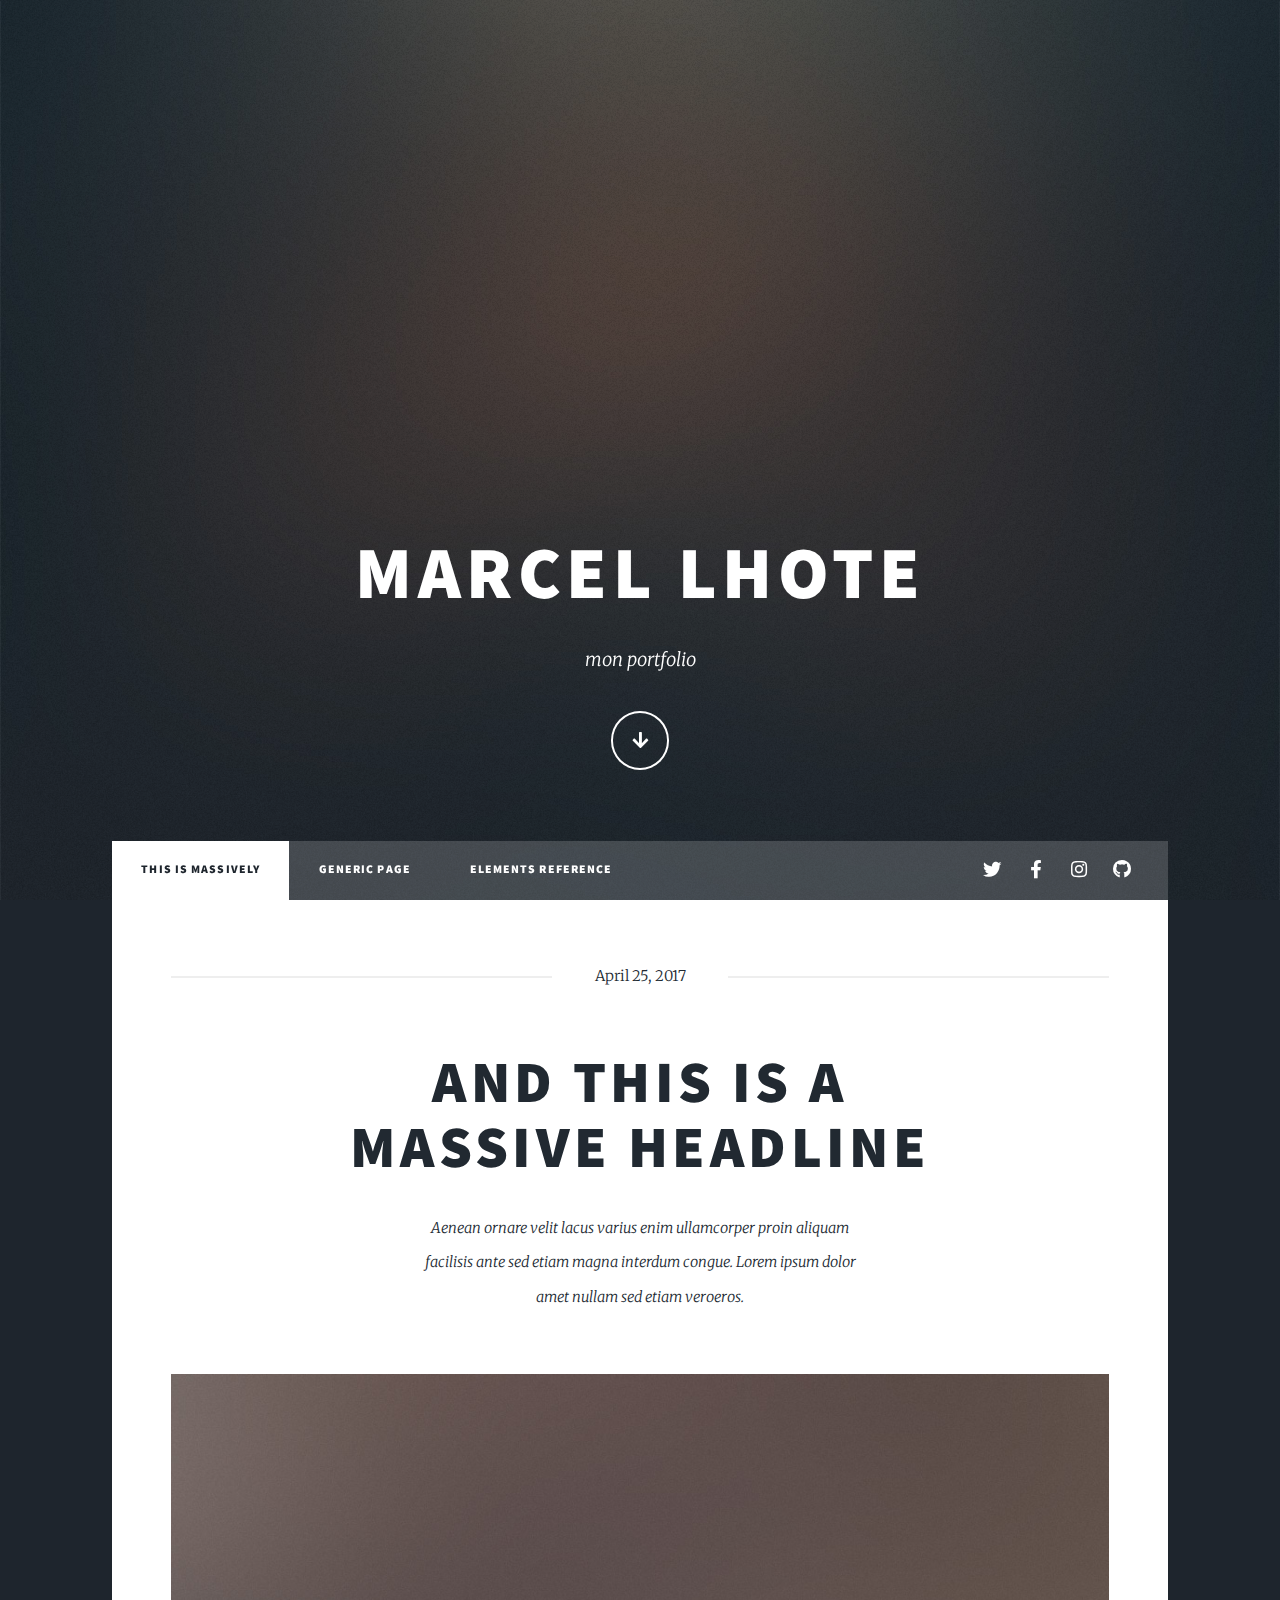
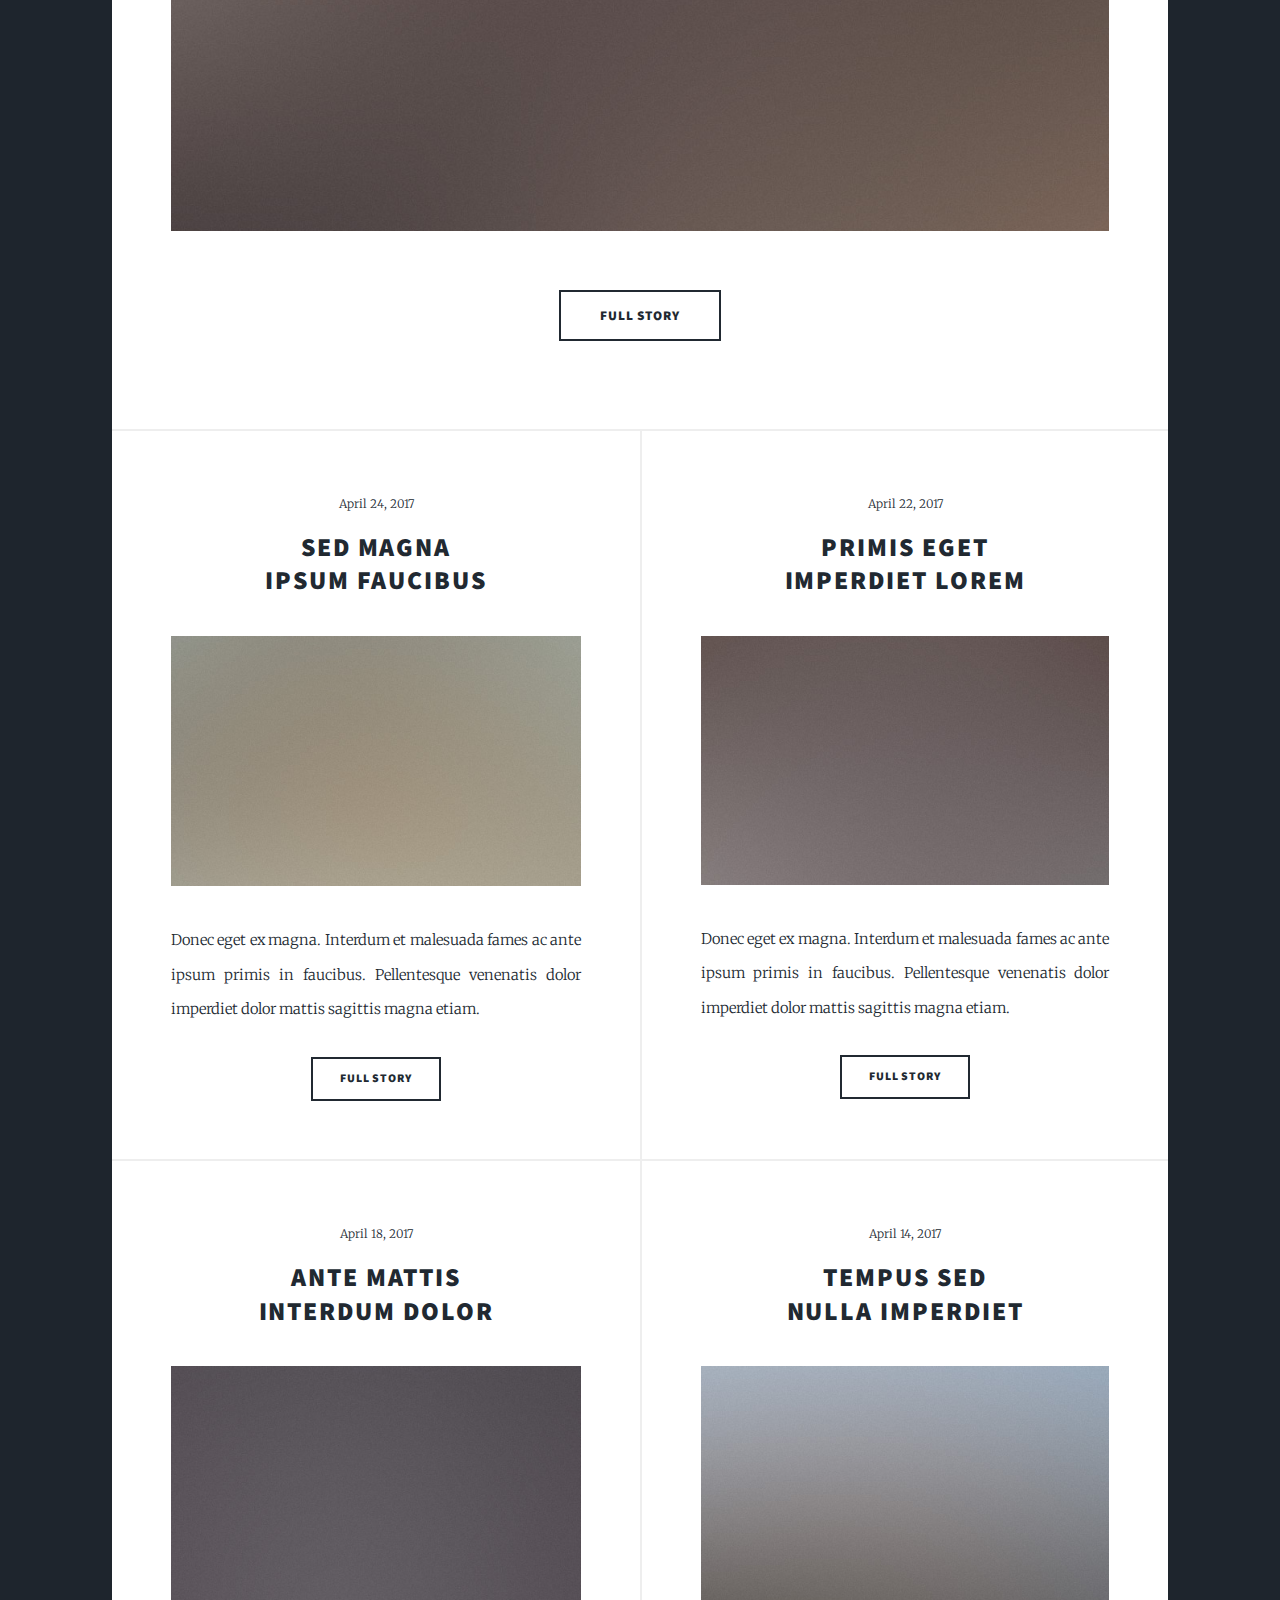
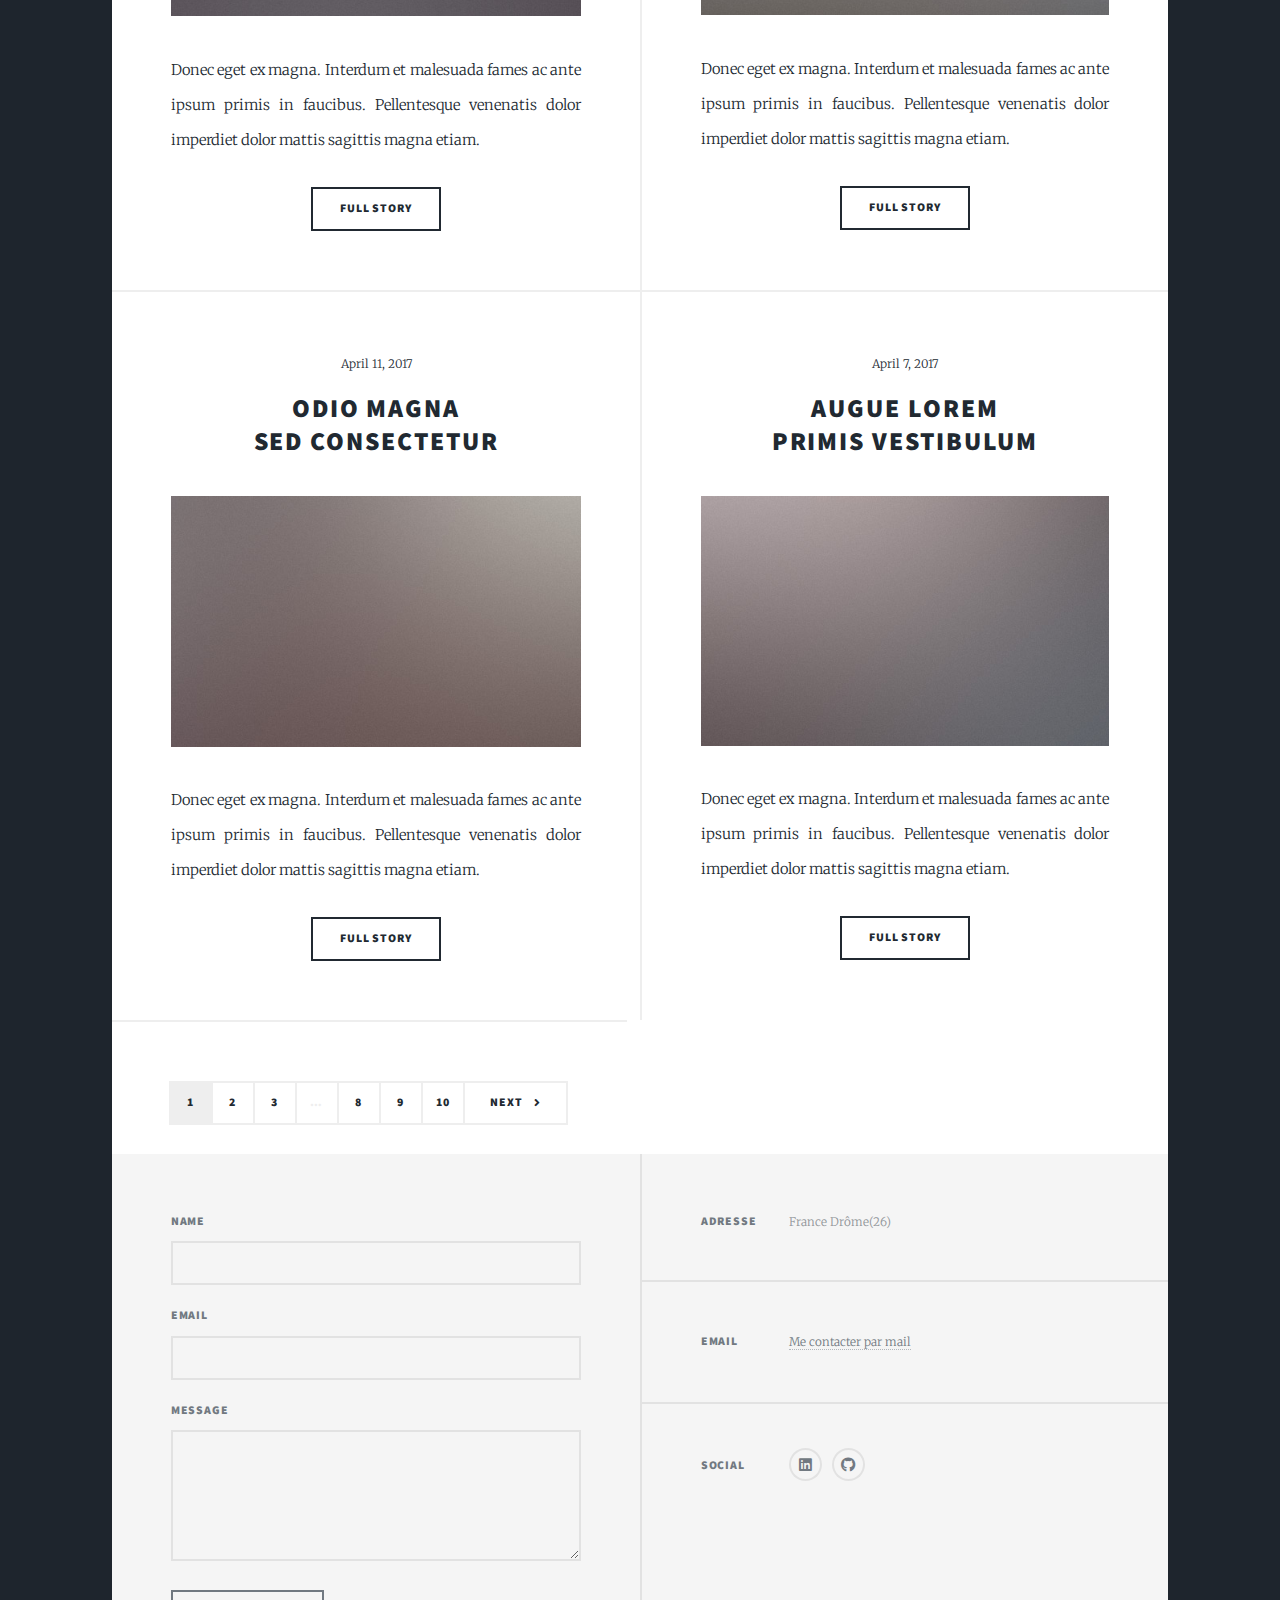
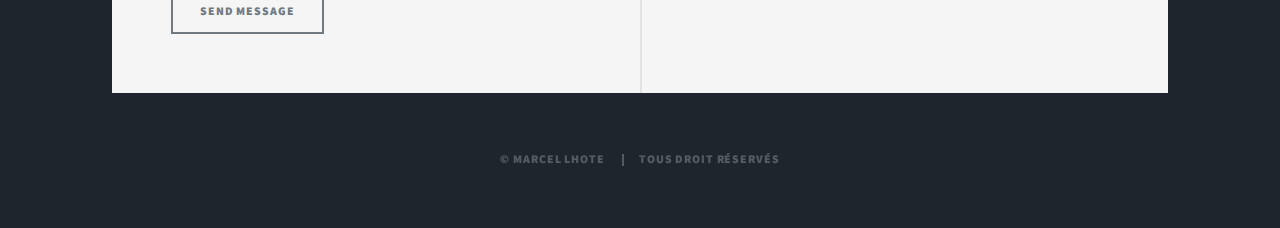
==== commit 549bdda7: "change theme" ====
--- a/index.html
+++ b/index.html
@@ -1,457 +1,232 @@
-<!DOCTYPE HTML>
-<!--
-	Ethereal by HTML5 UP
-	html5up.net | @ajlkn
-	Free for personal and commercial use under the CCA 3.0 license (html5up.net/license)
--->
-<html lang="fr">
-<head>
-    <title>Ethereal by HTML5 UP</title>
-    <meta charset="utf-8"/>
-    <meta name="viewport" content="width=device-width, initial-scale=1, user-scalable=no"/>
-    <link rel="stylesheet" href="assets/css/main.css"/>
-    <noscript>
-        <link rel="stylesheet" href="assets/css/noscript.css"/>
-    </noscript>
-</head>
-<body class="is-preload">
-
-<!-- Page Wrapper -->
-<div id="page-wrapper">
-
-    <!-- Wrapper -->
-    <div id="wrapper">
-
-        <!-- Panel (Banner) -->
-        <section class="panel banner right">
-            <div class="content color0 span-3-75">
-                <h1 class="major">Hello, my name<br/>
-                    is Ethereal</h1>
-                <p>This is <strong>Ethereal</strong>, a free site template by AJ for <a href="https://html5up.net">HTML5
-                    UP</a>. It’s fully responsive, built on HTML5 and CSS3, and released entirely for free under the
-                    Creative Commons license. Hope you dig it :)</p>
-                <ul class="actions">
-                    <li><a href="#first" class="button primary color1 circle icon solid fa-angle-right">Next</a></li>
-                </ul>
-            </div>
-            <div class="image filtered span-1-75" data-position="25% 25%">
-                <img src="images/pic01.jpg" alt=""/>
-            </div>
-        </section>
-
-        <!-- Panel (Spotlight) -->
-        <section class="panel spotlight medium right" id="first">
-            <div class="content span-7">
-                <h2 class="major">Sed etiam aenean</h2>
-                <p>Mauris et ligula arcu. Proin dapibus convallis accumsan. Lorem maximus hendrerit orci, sit amet
-                    elementum massa hendrerit sed. Donec et ullamcorper ligula. Suspendisse amet potenti. Ut pretium
-                    libero eleifend euismod sed tristique. Quisque dictum magna risus, id ultricies justo sagittis
-                    vitae. Sed id odio tempor, porttitor elit amet, gravida hendrerit fringilla lorem ipsum dolor.</p>
-            </div>
-            <div class="image filtered tinted" data-position="top left">
-                <img src="images/pic02.jpg" alt=""/>
-            </div>
-        </section>
-
-        <!-- Panel -->
-        <section class="panel color1">
-            <div class="intro joined">
-                <h2 class="major">Amet lorem</h2>
-                <p>Sed vel nibh libero. Mauris et lorem pharetra massa lorem turpis congue pulvinar. Vivamus sed feugiat
-                    finibus. Duis amet bibendum amet sed. Duis mauris ex, dapibus sed ligula tempus volutpat magna
-                    etiam.</p>
-            </div>
-            <div class="inner">
-                <ul class="grid-icons three connected">
-                    <li><span class="icon fa-gem"><span class="label">Lorem</span></span></li>
-                    <li><span class="icon solid fa-camera-retro"><span class="label">Ipsum</span></span></li>
-                    <li><span class="icon solid fa-cog"><span class="label">Dolor</span></span></li>
-                    <li><span class="icon solid fa-paper-plane"><span class="label">Sit</span></span></li>
-                    <li><span class="icon solid fa-chart-bar"><span class="label">Amet</span></span></li>
-                    <li><span class="icon solid fa-code"><span class="label">Nullam</span></span></li>
-                </ul>
-            </div>
-        </section>
-
-        <!-- Panel (Spotlight) -->
-        <section class="panel spotlight large left">
-            <div class="content span-5">
-                <h2 class="major">Magna amet tempus</h2>
-                <p>Mauris a cursus velit. Nunc lacinia sollicitudin egestas bibendum, magna dui bibendum ex, sagittis
-                    commodo enim risus sed magna nulla. Vestibulum ut consequat velit. Curabitur vitae libero lorem.
-                    Quisque iaculis porttitor blandit. Nullam quis sagittis maximus. Sed vel nibh libero. Mauris et
-                    lorem pharetra massa lorem turpis congue pulvinar.</p>
-            </div>
-            <div class="image filtered tinted" data-position="top right">
-                <img src="images/pic03.jpg" alt=""/>
-            </div>
-        </section>
-
-        <!-- Panel -->
-        <section class="panel">
-            <div class="intro color2">
-                <h2 class="major">Elit integer</h2>
-                <p>Sed vel nibh libero. Mauris et lorem pharetra massa lorem turpis congue pulvinar. Vivamus sed feugiat
-                    finibus. Duis amet bibendum amet sed. Duis mauris ex, dapibus sed ligula tempus volutpat magna
-                    etiam.</p>
-            </div>
-            <div class="gallery">
-                <div class="group span-3">
-                    <a href="images/gallery/fulls/01.jpg" class="image filtered span-3" data-position="bottom"><img
-                            src="images/gallery/thumbs/01.jpg" alt=""/></a>
-                    <a href="images/gallery/fulls/02.jpg" class="image filtered span-1-5" data-position="center"><img
-                            src="images/gallery/thumbs/02.jpg" alt=""/></a>
-                    <a href="images/gallery/fulls/03.jpg" class="image filtered span-1-5" data-position="bottom"><img
-                            src="images/gallery/thumbs/03.jpg" alt=""/></a>
-                </div>
-                <a href="images/gallery/fulls/04.jpg" class="image filtered span-2-5" data-position="top"><img
-                        src="images/gallery/thumbs/04.jpg" alt=""/></a>
-                <div class="group span-4-5">
-                    <a href="images/gallery/fulls/05.jpg" class="image filtered span-3" data-position="top"><img
-                            src="images/gallery/thumbs/05.jpg" alt=""/></a>
-                    <a href="images/gallery/fulls/06.jpg" class="image filtered span-1-5" data-position="center"><img
-                            src="images/gallery/thumbs/06.jpg" alt=""/></a>
-                    <a href="images/gallery/fulls/07.jpg" class="image filtered span-1-5" data-position="bottom"><img
-                            src="images/gallery/thumbs/07.jpg" alt=""/></a>
-                    <a href="images/gallery/fulls/08.jpg" class="image filtered span-3" data-position="top"><img
-                            src="images/gallery/thumbs/08.jpg" alt=""/></a>
-                </div>
-                <a href="images/gallery/fulls/09.jpg" class="image filtered span-2-5" data-position="right"><img
-                        src="images/gallery/thumbs/09.jpg" alt=""/></a>
-            </div>
-        </section>
-
-        <!-- Panel -->
-        <section class="panel color4-alt">
-            <div class="intro color4">
-                <h2 class="major">Contact</h2>
-                <p>Sed vel nibh libero. Mauris et lorem pharetra massa lorem turpis congue pulvinar. Vivamus sed feugiat
-                    finibus. Duis amet bibendum amet sed. Duis mauris ex, dapibus sed ligula tempus volutpat magna
-                    etiam.</p>
-            </div>
-            <div class="inner columns divided">
-                <div class="span-3-25">
-                    <form method="post" action="#">
-                        <div class="fields">
-                            <div class="field half">
-                                <label for="name">Name</label>
-                                <input type="text" name="name" id="name"/>
-                            </div>
-                            <div class="field half">
-                                <label for="email">Email</label>
-                                <input type="email" name="email" id="email"/>
-                            </div>
-                            <div class="field">
-                                <label for="message">Message</label>
-                                <textarea name="message" id="message" rows="4"></textarea>
-                            </div>
-                        </div>
-                        <ul class="actions">
-                            <li><input type="submit" value="Send Message" class="button primary"/></li>
-                        </ul>
-                    </form>
-                </div>
-                <div class="span-1-5">
-                    <ul class="contact-icons color1">
-                        <li class="icon brands fa-twitter"><a href="#">@untitled-tld</a></li>
-                        <li class="icon brands fa-facebook-f"><a href="#">facebook.com/untitled</a></li>
-                        <li class="icon brands fa-snapchat-ghost"><a href="#">@untitled-tld</a></li>
-                        <li class="icon brands fa-instagram"><a href="#">@untitled-tld</a></li>
-                        <li class="icon brands fa-medium-m"><a href="#">medium.com/untitled</a></li>
-                    </ul>
-                </div>
-            </div>
-        </section>
-
-        <!-- Panel -->
-        <section class="panel color2-alt">
-            <div class="intro color2">
-                <h2 class="major">Elements</h2>
-                <p>Sed vel nibh libero. Mauris et lorem pharetra massa lorem turpis congue pulvinar. Vivamus sed feugiat
-                    finibus. Duis amet bibendum amet sed. Duis mauris ex, dapibus sed ligula tempus volutpat magna
-                    etiam. </p>
-            </div>
-            <div class="inner columns aligned">
-                <div class="span-2-75">
-
-                    <h3 class="major">Text</h3>
-                    <p>This is <b>bold</b> and this is <strong>strong</strong>. This is <i>italic</i> and this is <em>emphasized</em>.
-                        This is <sup>superscript</sup> text and this is <sub>subscript</sub> text.
-                        This is <u>underlined</u> and this is code: <code>for (;;) { ... }</code>. Finally, <a href="#">this
-                            is a link</a>.</p>
-
-                    <h1>Heading Level 1</h1>
-                    <h2>Heading Level 2</h2>
-                    <h3>Heading Level 3</h3>
-                    <h4>Heading Level 4</h4>
-                    <h5>Heading Level 5</h5>
-                    <h6>Heading Level 6</h6>
-
-                </div>
-                <div class="span-3">
-
-                    <h4>Blockquote</h4>
-                    <blockquote>Lorem ipsum dolor sit amet. Felis sagittis eget tempus euismod. Vestibulum ante ipsum
-                        primis in vestibulum. Blandit adipiscing eu iaculis volutpat ac adipiscing volutpat ac
-                        adipiscing faucibus.
-                    </blockquote>
-
-                    <h4>Preformatted</h4>
-                    <pre><code>i = 0;
-
-while (!deck.isInOrder()) {
-    print 'Iteration ' + (i++);
-    deck.shuffle();
-}
-
-print 'It took ' + i + ' iterations to sort the deck.';</code></pre>
-
-                </div>
-                <div class="span-1-25">
-
-                    <h3 class="major">Lists</h3>
-
-                    <h4>Unordered</h4>
-                    <ul>
-                        <li>Lorem ipsum dolor sit.</li>
-                        <li>Dolor pulvinar etiam.</li>
-                        <li>Etiam vel felis viverra.</li>
-                    </ul>
-
-                    <h4>Alternate</h4>
-                    <ul class="alt">
-                        <li>Lorem ipsum dolor sit.</li>
-                        <li>Dolor pulvinar etiam.</li>
-                        <li>Etiam vel felis viverra.</li>
-                        <li>Felis enim feugiat.</li>
-                    </ul>
-
-                </div>
-                <div class="span-1-5">
-
-                    <h4>Ordered</h4>
-                    <ol>
-                        <li>Lorem ipsum dolor sit.</li>
-                        <li>Dolor pulvinar etiam.</li>
-                        <li>Etiam vel felis viverra.</li>
-                        <li>Felis enim feugiat.</li>
-                        <li>Etiam vel felis lorem.</li>
-                    </ol>
-
-                    <h4>Actions</h4>
-                    <ul class="actions">
-                        <li><a href="#" class="button primary color2">Default</a></li>
-                        <li><a href="#" class="button">Default</a></li>
-                    </ul>
-                    <ul class="actions stacked">
-                        <li><a href="#" class="button primary color2">Default</a></li>
-                        <li><a href="#" class="button">Default</a></li>
-                    </ul>
-
-                </div>
-                <div class="span-1-25">
-
-                    <h4>Icons</h4>
-                    <ul class="icons">
-                        <li><a href="#" class="icon brands fa-twitter"><span class="label">Twitter</span></a></li>
-                        <li><a href="#" class="icon brands fa-facebook-f"><span class="label">Facebook</span></a></li>
-                        <li><a href="#" class="icon brands fa-instagram"><span class="label">Instagram</span></a></li>
-                        <li><a href="#" class="icon brands fa-github"><span class="label">GitHub</span></a></li>
-                        <li><a href="#" class="icon brands fa-medium-m"><span class="label">Medium</span></a></li>
-                    </ul>
-
-                    <h4>Contact Icons</h4>
-                    <ul class="contact-icons color2">
-                        <li class="icon brands fa-twitter"><a href="#">Twitter</a></li>
-                        <li class="icon brands fa-facebook-f"><a href="#">Facebook</a></li>
-                        <li class="icon brands fa-instagram"><a href="#">Instagram</a></li>
-                        <li class="icon brands fa-github"><a href="#">GitHub</a></li>
-                        <li class="icon brands fa-medium-m"><a href="#">Medium</a></li>
-                    </ul>
-
-                </div>
-                <div class="span-3">
-                    <h3 class="major">Table</h3>
-                    <h4>Default</h4>
-                    <div class="table-wrapper">
-                        <table>
-                            <thead>
-                            <tr>
-                                <th>Name</th>
-                                <th>Description</th>
-                                <th>Price</th>
-                            </tr>
-                            </thead>
-                            <tbody>
-                            <tr>
-                                <td>Item One</td>
-                                <td>Ante turpis integer aliquet porttitor.</td>
-                                <td>29.99</td>
-                            </tr>
-                            <tr>
-                                <td>Item Two</td>
-                                <td>Vis ac commodo adipiscing arcu aliquet.</td>
-                                <td>19.99</td>
-                            </tr>
-                            <tr>
-                                <td>Item Three</td>
-                                <td> Morbi faucibus arcu accumsan lorem.</td>
-                                <td>29.99</td>
-                            </tr>
-                            <tr>
-                                <td>Item Four</td>
-                                <td>Vitae integer tempus condimentum.</td>
-                                <td>19.99</td>
-                            </tr>
-                            </tbody>
-                            <tfoot>
-                            <tr>
-                                <td colspan="2"></td>
-                                <td>100.00</td>
-                            </tr>
-                            </tfoot>
-                        </table>
-                    </div>
-                </div>
-                <div class="span-3">
-                    <h4>Alternate</h4>
-                    <div class="table-wrapper">
-                        <table class="alt">
-                            <thead>
-                            <tr>
-                                <th>Name</th>
-                                <th>Description</th>
-                                <th>Price</th>
-                            </tr>
-                            </thead>
-                            <tbody>
-                            <tr>
-                                <td>Item One</td>
-                                <td>Ante turpis integer aliquet porttitor.</td>
-                                <td>29.99</td>
-                            </tr>
-                            <tr>
-                                <td>Item Two</td>
-                                <td>Vis ac commodo adipiscing arcu aliquet.</td>
-                                <td>19.99</td>
-                            </tr>
-                            <tr>
-                                <td>Item Three</td>
-                                <td> Morbi faucibus arcu accumsan lorem.</td>
-                                <td>29.99</td>
-                            </tr>
-                            <tr>
-                                <td>Item Four</td>
-                                <td>Vitae integer tempus condimentum.</td>
-                                <td>19.99</td>
-                            </tr>
-                            <tr>
-                                <td>Item Five</td>
-                                <td>Ante turpis integer aliquet porttitor.</td>
-                                <td>29.99</td>
-                            </tr>
-                            </tbody>
-                            <tfoot>
-                            <tr>
-                                <td colspan="2"></td>
-                                <td>100.00</td>
-                            </tr>
-                            </tfoot>
-                        </table>
-                    </div>
-                </div>
-                <div class="span-2-25">
-                    <h3 class="major">Buttons</h3>
-                    <ul class="actions">
-                        <li><a href="#" class="button primary color2">Primary</a></li>
-                        <li><a href="#" class="button">Default</a></li>
-                    </ul>
-                    <ul class="actions">
-                        <li><a href="#" class="button">Default</a></li>
-                        <li><a href="#" class="button large">Large</a></li>
-                        <li><a href="#" class="button small">Small</a></li>
-                    </ul>
-                    <ul class="actions">
-                        <li><a href="#" class="button primary color2 icon solid fa-cog">Icon</a></li>
-                        <li><a href="#" class="button icon fa-gem">Icon</a></li>
-                    </ul>
-                    <ul class="actions">
-                        <li><span class="button primary color2 disabled">Disabled</span></li>
-                        <li><span class="button disabled">Disabled</span></li>
-                    </ul>
-                    <ul class="actions">
-                        <li><a href="#" class="button primary color2 circle icon solid fa-cog">Icon</a></li>
-                        <li><a href="#" class="button circle icon fa-gem">Icon</a></li>
-                    </ul>
-                </div>
-                <div class="span-4-5">
-                    <h3 class="major">Form</h3>
-                    <form method="post" action="#">
-                        <div class="fields">
-                            <div class="field third">
-                                <label for="demo-name">Name</label>
-                                <input type="text" name="demo-name" id="demo-name" value="" placeholder="Jane Doe"/>
-                            </div>
-                            <div class="field third">
-                                <label for="demo-email">Email</label>
-                                <input type="email" name="demo-email" id="demo-email" value=""
-                                       placeholder="jane@untitled.tld"/>
-                            </div>
-                            <div class="field third">
-                                <label for="demo-category">Category</label>
-                                <div class="select-wrapper">
-                                    <select name="demo-category" id="demo-category">
-                                        <option value="">-</option>
-                                        <option value="1">Manufacturing</option>
-                                        <option value="1">Shipping</option>
-                                        <option value="1">Administration</option>
-                                        <option value="1">Human Resources</option>
-                                    </select>
-                                </div>
-                            </div>
-                            <div class="field quarter">
-                                <input type="radio" id="demo-priority-low" name="demo-priority" class="color2" checked/>
-                                <label for="demo-priority-low">Low Priority</label>
-                            </div>
-                            <div class="field quarter">
-                                <input type="radio" id="demo-priority-high" name="demo-priority" class="color2"/>
-                                <label for="demo-priority-high">High Priority</label>
-                            </div>
-                            <div class="field quarter">
-                                <input type="checkbox" id="demo-copy" name="demo-copy" class="color2"/>
-                                <label for="demo-copy">Email a copy</label>
-                            </div>
-                            <div class="field quarter">
-                                <input type="checkbox" id="demo-human" name="demo-human" class="color2" checked/>
-                                <label for="demo-human">Not a robot</label>
-                            </div>
-                            <div class="field">
-                                <label for="demo-message">Message</label>
-                                <textarea name="demo-message" id="demo-message" placeholder="Enter your message"
-                                          rows="2"></textarea>
-                            </div>
-                        </div>
-                        <ul class="actions">
-                            <li><input type="submit" value="Send Message" class="primary color2"/></li>
-                            <li><input type="reset" value="Reset"/></li>
-                        </ul>
-                    </form>
-                </div>
-            </div>
-        </section>
-
-        <!-- Copyright -->
-        <div class="copyright">&copy; Untitled. Design: <a href="https://html5up.net">HTML5 UP</a>.</div>
-
-    </div>
-
-</div>
-
-<!-- Scripts -->
-<script src="assets/js/jquery.min.js"></script>
-<script src="assets/js/browser.min.js"></script>
-<script src="assets/js/breakpoints.min.js"></script>
-<script src="assets/js/main.js"></script>
-
-</body>
+<!DOCTYPE HTML>
+<html>
+<head>
+    <title>Massively by HTML5 UP</title>
+    <meta charset="utf-8"/>
+    <meta name="viewport" content="width=device-width, initial-scale=1, user-scalable=no"/>
+    <link rel="stylesheet" href="assets/css/main.css"/>
+    <noscript>
+        <link rel="stylesheet" href="assets/css/noscript.css"/>
+    </noscript>
+</head>
+<body class="is-preload">
+
+<!-- Wrapper -->
+<div id="wrapper" class="fade-in">
+
+    <!-- Intro -->
+    <div id="intro">
+        <h1>Marcel Lhote</h1>
+        <p>mon portfolio</p>
+        <ul class="actions">
+            <li><a href="#header" class="button icon solid solo fa-arrow-down scrolly">Continue</a></li>
+        </ul>
+    </div>
+
+    <!-- Header -->
+    <header id="header">
+        <a href="index.html" class="logo">Marcel Lhote</a>
+    </header>
+
+    <!-- Nav -->
+    <nav id="nav">
+        <ul class="links">
+            <li class="active"><a href="index.html">This is Massively</a></li>
+            <li><a href="generic.html">Generic Page</a></li>
+            <li><a href="elements.html">Elements Reference</a></li>
+        </ul>
+        <ul class="icons">
+            <li><a href="#" class="icon brands fa-twitter"><span class="label">Twitter</span></a></li>
+            <li><a href="#" class="icon brands fa-facebook-f"><span class="label">Facebook</span></a></li>
+            <li><a href="#" class="icon brands fa-instagram"><span class="label">Instagram</span></a></li>
+            <li><a href="#" class="icon brands fa-github"><span class="label">GitHub</span></a></li>
+        </ul>
+    </nav>
+
+    <!-- Main -->
+    <div id="main">
+
+        <!-- Featured Post -->
+        <article class="post featured">
+            <header class="major">
+                <span class="date">April 25, 2017</span>
+                <h2><a href="#">And this is a<br/>
+                    massive headline</a></h2>
+                <p>Aenean ornare velit lacus varius enim ullamcorper proin aliquam<br/>
+                    facilisis ante sed etiam magna interdum congue. Lorem ipsum dolor<br/>
+                    amet nullam sed etiam veroeros.</p>
+            </header>
+            <a href="#" class="image main"><img src="images/pic01.jpg" alt=""/></a>
+            <ul class="actions special">
+                <li><a href="#" class="button large">Full Story</a></li>
+            </ul>
+        </article>
+
+        <!-- Posts -->
+        <section class="posts">
+            <article>
+                <header>
+                    <span class="date">April 24, 2017</span>
+                    <h2><a href="#">Sed magna<br/>
+                        ipsum faucibus</a></h2>
+                </header>
+                <a href="#" class="image fit"><img src="images/pic02.jpg" alt=""/></a>
+                <p>Donec eget ex magna. Interdum et malesuada fames ac ante ipsum primis in faucibus. Pellentesque
+                    venenatis dolor imperdiet dolor mattis sagittis magna etiam.</p>
+                <ul class="actions special">
+                    <li><a href="#" class="button">Full Story</a></li>
+                </ul>
+            </article>
+            <article>
+                <header>
+                    <span class="date">April 22, 2017</span>
+                    <h2><a href="#">Primis eget<br/>
+                        imperdiet lorem</a></h2>
+                </header>
+                <a href="#" class="image fit"><img src="images/pic03.jpg" alt=""/></a>
+                <p>Donec eget ex magna. Interdum et malesuada fames ac ante ipsum primis in faucibus. Pellentesque
+                    venenatis dolor imperdiet dolor mattis sagittis magna etiam.</p>
+                <ul class="actions special">
+                    <li><a href="#" class="button">Full Story</a></li>
+                </ul>
+            </article>
+            <article>
+                <header>
+                    <span class="date">April 18, 2017</span>
+                    <h2><a href="#">Ante mattis<br/>
+                        interdum dolor</a></h2>
+                </header>
+                <a href="#" class="image fit"><img src="images/pic04.jpg" alt=""/></a>
+                <p>Donec eget ex magna. Interdum et malesuada fames ac ante ipsum primis in faucibus. Pellentesque
+                    venenatis dolor imperdiet dolor mattis sagittis magna etiam.</p>
+                <ul class="actions special">
+                    <li><a href="#" class="button">Full Story</a></li>
+                </ul>
+            </article>
+            <article>
+                <header>
+                    <span class="date">April 14, 2017</span>
+                    <h2><a href="#">Tempus sed<br/>
+                        nulla imperdiet</a></h2>
+                </header>
+                <a href="#" class="image fit"><img src="images/pic05.jpg" alt=""/></a>
+                <p>Donec eget ex magna. Interdum et malesuada fames ac ante ipsum primis in faucibus. Pellentesque
+                    venenatis dolor imperdiet dolor mattis sagittis magna etiam.</p>
+                <ul class="actions special">
+                    <li><a href="#" class="button">Full Story</a></li>
+                </ul>
+            </article>
+            <article>
+                <header>
+                    <span class="date">April 11, 2017</span>
+                    <h2><a href="#">Odio magna<br/>
+                        sed consectetur</a></h2>
+                </header>
+                <a href="#" class="image fit"><img src="images/pic06.jpg" alt=""/></a>
+                <p>Donec eget ex magna. Interdum et malesuada fames ac ante ipsum primis in faucibus. Pellentesque
+                    venenatis dolor imperdiet dolor mattis sagittis magna etiam.</p>
+                <ul class="actions special">
+                    <li><a href="#" class="button">Full Story</a></li>
+                </ul>
+            </article>
+            <article>
+                <header>
+                    <span class="date">April 7, 2017</span>
+                    <h2><a href="#">Augue lorem<br/>
+                        primis vestibulum</a></h2>
+                </header>
+                <a href="#" class="image fit"><img src="images/pic07.jpg" alt=""/></a>
+                <p>Donec eget ex magna. Interdum et malesuada fames ac ante ipsum primis in faucibus. Pellentesque
+                    venenatis dolor imperdiet dolor mattis sagittis magna etiam.</p>
+                <ul class="actions special">
+                    <li><a href="#" class="button">Full Story</a></li>
+                </ul>
+            </article>
+        </section>
+
+        <!-- Footer
+            <footer>-->
+        <div class="pagination">
+            <!--<a href="#" class="previous">Prev</a>-->
+            <a href="#" class="page active">1</a>
+            <a href="#" class="page">2</a>
+            <a href="#" class="page">3</a>
+            <span class="extra">&hellip;</span>
+            <a href="#" class="page">8</a>
+            <a href="#" class="page">9</a>
+            <a href="#" class="page">10</a>
+            <a href="#" class="next">Next</a>
+        </div>
+        <!-- </footer>-->
+
+    </div>
+
+    <!-- Footer -->
+    <footer id="footer">
+        <section>
+            <form method="post" action="#">
+                <div class="fields">
+                    <div class="field">
+                        <label for="name">Name</label>
+                        <input type="text" name="name" id="name"/>
+                    </div>
+                    <div class="field">
+                        <label for="email">Email</label>
+                        <input type="text" name="email" id="email"/>
+                    </div>
+                    <div class="field">
+                        <label for="message">Message</label>
+                        <textarea name="message" id="message" rows="3"></textarea>
+                    </div>
+                </div>
+                <ul class="actions">
+                    <li><input type="submit" value="Send Message"/></li>
+                </ul>
+            </form>
+        </section>
+        <section class="split contact">
+            <section class="alt">
+                <h3>Adresse</h3>
+                <p>France Drôme(26)</p>
+            </section>
+            <!-- <section>
+                <h3>Téléphone</h3>
+                <p><a href="#">(000) 000-0000</a></p>
+            </section> -->
+            <section>
+                <h3>Email</h3>
+                <p><a href="mailto:lhote.marcel@gmail.com">Me contacter par mail</a></p>
+            </section>
+            <section>
+                <h3>Social</h3>
+                <ul class="icons alt">
+                    <li><a href="https://fr.linkedin.com/in/marcel-lhote-a83702203" class="icon brands alt fa-linkedin"><span
+                            class="label">LinkedIn</span></a></li>
+                    <li><a href="https://github.com/LhoMars" class="icon brands alt fa-github"><span class="label">GitHub</span></a>
+                    </li>
+                </ul>
+            </section>
+        </section>
+    </footer>
+
+    <!-- Copyright -->
+    <div id="copyright">
+        <ul>
+            <li>&copy; Marcel Lhote</li>
+            <li>Tous droit réservés</li>
+        </ul>
+    </div>
+
+</div>
+
+<!-- Scripts -->
+<script src="assets/js/jquery.min.js"></script>
+<script src="assets/js/jquery.scrollex.min.js"></script>
+<script src="assets/js/jquery.scrolly.min.js"></script>
+<script src="assets/js/browser.min.js"></script>
+<script src="assets/js/breakpoints.min.js"></script>
+<script src="assets/js/util.js"></script>
+<script src="assets/js/main.js"></script>
+
+</body>
 </html>--- a/assets/css/main.css
+++ b/assets/css/main.css
@@ -1,11 +1,5 @@
 @import url(fontawesome-all.min.css);
-@import url("https://fonts.googleapis.com/css?family=Source+Sans+Pro:300,400,300i,400i");
-
-/*
-	Ethereal by HTML5 UP
-	html5up.net | @ajlkn
-	Free for personal and commercial use under the CCA 3.0 license (html5up.net/license)
-*/
+@import url("https://fonts.googleapis.com/css?family=Merriweather:300,700,300italic,700italic|Source+Sans+Pro:900");
 
 html, body, div, span, applet, object,
 iframe, h1, h2, h3, h4, h5, h6, p, blockquote,
@@ -72,79 +66,22 @@
 	appearance: none;
 }
 
-/* Page */
-
-	@-moz-keyframes load-spinner {
-		0% {
-			-moz-transform: rotate(0deg);
-			-webkit-transform: rotate(0deg);
-			-ms-transform: rotate(0deg);
-			transform: rotate(0deg);
-		}
-
-		100% {
-			-moz-transform: rotate(360deg);
-			-webkit-transform: rotate(360deg);
-			-ms-transform: rotate(360deg);
-			transform: rotate(360deg);
-		}
-	}
-
-	@-webkit-keyframes load-spinner {
-		0% {
-			-moz-transform: rotate(0deg);
-			-webkit-transform: rotate(0deg);
-			-ms-transform: rotate(0deg);
-			transform: rotate(0deg);
-		}
-
-		100% {
-			-moz-transform: rotate(360deg);
-			-webkit-transform: rotate(360deg);
-			-ms-transform: rotate(360deg);
-			transform: rotate(360deg);
-		}
-	}
-
-	@-ms-keyframes load-spinner {
-		0% {
-			-moz-transform: rotate(0deg);
-			-webkit-transform: rotate(0deg);
-			-ms-transform: rotate(0deg);
-			transform: rotate(0deg);
-		}
-
-		100% {
-			-moz-transform: rotate(360deg);
-			-webkit-transform: rotate(360deg);
-			-ms-transform: rotate(360deg);
-			transform: rotate(360deg);
-		}
-	}
-
-	@keyframes load-spinner {
-		0% {
-			-moz-transform: rotate(0deg);
-			-webkit-transform: rotate(0deg);
-			-ms-transform: rotate(0deg);
-			transform: rotate(0deg);
-		}
-
-		100% {
-			-moz-transform: rotate(360deg);
-			-webkit-transform: rotate(360deg);
-			-ms-transform: rotate(360deg);
-			transform: rotate(360deg);
-		}
-	}
+/* Basic */
 
 	@-ms-viewport {
 		width: device-width;
 	}
 
-	html {
-		width: 100%;
-		height: 100%;
+	body {
+		-ms-overflow-style: scrollbar;
+	}
+
+	@media screen and (max-width: 480px) {
+
+		html, body {
+			min-width: 320px;
+		}
+
 	}
 
 	html {
@@ -156,70 +93,8 @@
 	}
 
 	body {
-		display: -moz-flex;
-		display: -webkit-flex;
-		display: -ms-flex;
-		display: flex;
-		-moz-align-items: center;
-		-webkit-align-items: center;
-		-ms-align-items: center;
-		align-items: center;
-		-moz-justify-content: -moz-flex-start;
-		-webkit-justify-content: -webkit-flex-start;
-		-ms-justify-content: -ms-flex-start;
-		justify-content: flex-start;
-		-ms-overflow-style: scrollbar;
-		width: 100%;
-		height: 100%;
-		min-height: 30rem;
-		overflow: hidden;
-	}
-
-		body:before {
-			-moz-animation: load-spinner 1s infinite linear;
-			-webkit-animation: load-spinner 1s infinite linear;
-			-ms-animation: load-spinner 1s infinite linear;
-			animation: load-spinner 1s infinite linear;
-			-moz-transition: opacity 0.25s ease;
-			-webkit-transition: opacity 0.25s ease;
-			-ms-transition: opacity 0.25s ease;
-			transition: opacity 0.25s ease;
-			-moz-transition-delay: 0s;
-			-webkit-transition-delay: 0s;
-			-ms-transition-delay: 0s;
-			transition-delay: 0s;
-			pointer-events: none;
-			content: '';
-			display: block;
-			position: absolute;
-			top: 50%;
-			left: 50%;
-			width: 4rem;
-			height: 4rem;
-			margin: -2rem 0 0 -2rem;
-			background-image: url("data:image/svg+xml;charset=utf8,%3Csvg xmlns='http://www.w3.org/2000/svg' xmlns:xlink='http://www.w3.org/1999/xlink' width='96px' height='96px' viewBox='0 0 96 96' zoomAndPan='disable'%3E%3Cstyle%3Ecircle %7Bfill: transparent%3B stroke: %232e2b37%3B stroke-width: 1.5px%3B %7D%3C/style%3E%3Cdefs%3E%3CclipPath id='corner'%3E%3Cpolygon points='0,0 48,0 48,48 96,48 96,96 0,96' /%3E%3C/clipPath%3E%3C/defs%3E%3Cg clip-path='url(%23corner)'%3E%3Ccircle cx='48' cy='48' r='32'/%3E%3C/g%3E%3C/svg%3E");
-			background-position: center;
-			background-repeat: no-repeat;
-			background-size: 4rem;
-			opacity: 0;
-		}
-
-		body:after {
-			pointer-events: none;
-			content: '';
-			display: block;
-			position: fixed;
-			top: 0;
-			left: 0;
-			width: 100%;
-			height: 100%;
-			z-index: -1;
-			background-attachment: fixed;
-			background-color: #e1e6e1;
-			background-image: url("../../images/overlay.png"), url("../../images/bg.jpg");
-			background-repeat: repeat, repeat-x;
-			background-size: 128px 128px, cover;
-		}
+		background-color: #1e252d;
+	}
 
 		body.is-preload *, body.is-preload *:before, body.is-preload *:after {
 			-moz-animation: none !important;
@@ -232,52 +107,16 @@
 			transition: none !important;
 		}
 
-		body.is-preload:before {
-			-moz-transition: opacity 1s ease;
-			-webkit-transition: opacity 1s ease;
-			-ms-transition: opacity 1s ease;
-			transition: opacity 1s ease;
-			-moz-transition-delay: 0.75s;
-			-webkit-transition-delay: 0.75s;
-			-ms-transition-delay: 0.75s;
-			transition-delay: 0.75s;
-			opacity: 0.25;
-		}
-
-	@media screen and (max-width: 736px) {
-
-		html {
-			height: auto;
-		}
-
-		body {
-			height: auto;
-			overflow-x: hidden;
-			overflow-y: auto;
-		}
-
-	}
-
-	@media screen and (max-width: 480px) {
-
-		html, body {
-			min-width: 320px;
-		}
-
-	}
-
-/* Typography */
+/* Type */
 
 	html {
-		font-size: 18pt;
-		font-size: 1vmax;
+		font-size: 16pt;
 	}
 
 		@media screen and (max-width: 1680px) {
 
 			html {
 				font-size: 12pt;
-				font-size: 1.1vmax;
 			}
 
 		}
@@ -286,37 +125,44 @@
 
 			html {
 				font-size: 11pt;
-				font-size: 1.5vmax;
-			}
-
-		}
+			}
+
+		}
+
+		@media screen and (max-width: 360px) {
+
+			html {
+				font-size: 10pt;
+			}
+
+		}
+
+	body {
+		color: #212931;
+	}
 
 	body, input, select, textarea {
-		color: rgba(255, 255, 255, 0.75);
-		font-family: "Source Sans Pro", Helvetica, sans-serif;
+		font-family: "Merriweather", Georgia, serif;
+		font-weight: 300;
 		font-size: 1rem;
-		font-weight: 300;
-		line-height: 1.65;
+		line-height: 2.375;
 	}
 
 	a {
-		-moz-transition: color 0.2s ease-in-out, border-bottom-color 0.2s ease-in-out;
-		-webkit-transition: color 0.2s ease-in-out, border-bottom-color 0.2s ease-in-out;
-		-ms-transition: color 0.2s ease-in-out, border-bottom-color 0.2s ease-in-out;
-		transition: color 0.2s ease-in-out, border-bottom-color 0.2s ease-in-out;
-		color: inherit;
+		-moz-transition: color 0.2s ease-in-out, background-color 0.2s ease-in-out, border-color 0.2s ease-in-out, box-shadow 0.2s ease-in-out;
+		-webkit-transition: color 0.2s ease-in-out, background-color 0.2s ease-in-out, border-color 0.2s ease-in-out, box-shadow 0.2s ease-in-out;
+		-ms-transition: color 0.2s ease-in-out, background-color 0.2s ease-in-out, border-color 0.2s ease-in-out, box-shadow 0.2s ease-in-out;
+		transition: color 0.2s ease-in-out, background-color 0.2s ease-in-out, border-color 0.2s ease-in-out, box-shadow 0.2s ease-in-out;
 		border-bottom: dotted 1px;
 		text-decoration: none;
 	}
 
 		a:hover {
 			border-bottom-color: transparent;
-			color: #ffe4b4;
 		}
 
 	strong, b {
-		color: rgba(255, 255, 255, 0.875);
-		font-weight: 400;
+		font-weight: 600;
 	}
 
 	em, i {
@@ -324,77 +170,41 @@
 	}
 
 	p {
-		margin: 0 0 1.5rem 0;
-	}
-
-		body.is-ie p {
-			width: 100%;
-		}
+		text-align: justify;
+		margin: 0 0 2rem 0;
+	}
 
 	h1, h2, h3, h4, h5, h6 {
-		color: rgba(255, 255, 255, 0.875);
-		font-family: Arial, Helvetica, sans-serif;
-		font-weight: 700;
-		line-height: 1.3;
-		margin: 0 0 0.75rem 0;
-		letter-spacing: -0.05em;
+		font-family: "Source Sans Pro", Helvetica, sans-serif;
+		font-weight: 900;
+		line-height: 1.5;
+		letter-spacing: 0.075em;
+		text-transform: uppercase;
+		margin: 0 0 1rem 0;
 	}
 
 		h1 a, h2 a, h3 a, h4 a, h5 a, h6 a {
+			border-bottom: 0;
 			color: inherit;
 			text-decoration: none;
 		}
 
-	h1.major, h2.major, h3.major {
-		position: relative;
-	}
-
-		h1.major:after, h2.major:after, h3.major:after {
-			content: '';
-			position: absolute;
-			left: 0;
-			width: 3.5rem;
-			height: 0.1rem;
-			background-color: rgba(255, 255, 255, 0.25);
-		}
-
 	h1 {
-		font-size: 3rem;
-		line-height: 1.2;
-	}
-
-		h1.major {
-			margin: 0 0 2.625rem 0;
-		}
-
-			h1.major:after {
-				bottom: -1.325rem;
-			}
+		font-size: 4rem;
+		line-height: 1.1;
+		margin: 0 0 2rem 0;
+	}
 
 	h2 {
 		font-size: 1.75rem;
-		line-height: 1.2;
-	}
-
-		h2.major {
-			margin: 0 0 1.9875rem 0;
-		}
-
-			h2.major:after {
-				bottom: -1.2rem;
-			}
+		line-height: 1.3;
+		margin: 0 0 1.5rem 0;
+	}
 
 	h3 {
-		font-size: 1.325rem;
-	}
-
-		h3.major {
-			margin: 0 0 1.875rem 0;
-		}
-
-			h3.major:after {
-				bottom: -0.75rem;
-			}
+		font-size: 1.25rem;
+		margin: 0 0 1.5rem 0;
+	}
 
 	h4 {
 		font-size: 1rem;
@@ -405,7 +215,7 @@
 	}
 
 	h6 {
-		font-size: 0.7rem;
+		font-size: 0.8rem;
 	}
 
 	sub {
@@ -421,17 +231,16 @@
 	}
 
 	blockquote {
-		border-left: solid 0.25rem rgba(255, 255, 255, 0.25);
+		border-left: solid 4px;
 		font-style: italic;
-		margin: 0 0 1.5rem 0;
-		padding: 0.375rem 0 0.375rem 1.5rem;
+		margin: 0 0 2rem 0;
+		padding: 0.5rem 0 0.5rem 2rem;
 	}
 
 	code {
-		background: rgba(255, 255, 255, 0.075);
-		border-radius: 0.25rem;
+		border: solid 2px;
 		font-family: "Courier New", monospace;
-		font-size: 0.8rem;
+		font-size: 0.9rem;
 		margin: 0 0.25rem;
 		padding: 0.25rem 0.65rem;
 	}
@@ -439,24 +248,26 @@
 	pre {
 		-webkit-overflow-scrolling: touch;
 		font-family: "Courier New", monospace;
-		font-size: 0.8rem;
-		margin: 0 0 1.5rem 0;
-		white-space: pre-wrap;
+		font-size: 0.9rem;
+		margin: 0 0 2rem 0;
 	}
 
 		pre code {
 			display: block;
-			line-height: 1.625;
+			line-height: 1.75;
 			padding: 1rem 1.5rem;
 			overflow-x: auto;
-			margin: 0;
 		}
 
 	hr {
 		border: 0;
-		border-bottom: solid 2px rgba(255, 255, 255, 0.25);
-		margin: 1.875rem 0;
-	}
+		border-bottom: solid 2px;
+		margin: 3rem 0;
+	}
+
+		hr.major {
+			margin: 5rem 0;
+		}
 
 	.align-left {
 		text-align: left;
@@ -470,1012 +281,1777 @@
 		text-align: right;
 	}
 
-	@media screen and (max-width: 736px) {
-
-		html {
-			font-size: 12pt;
-		}
-
-		h1 {
-			font-size: 2.25rem;
-			line-height: 1.2;
-		}
-
-			h1.major {
-				margin: 0 0 2.625rem 0;
-			}
-
-				h1.major:after {
-					bottom: -1.325rem;
-				}
-
-		h2 {
-			font-size: 1.5rem;
-			line-height: 1.2;
-		}
-
-			h2.major {
-				margin: 0 0 1.9875rem 0;
-			}
-
-				h2.major:after {
-					bottom: -1.2rem;
-				}
-
-		h3 {
-			font-size: 1rem;
-		}
-
-			h3.major {
-				margin: 0 0 1.875rem 0;
-			}
-
-				h3.major:after {
-					bottom: -0.75rem;
-				}
-
-		h4 {
-			font-size: 1rem;
-		}
-
-		h5 {
-			font-size: 0.9rem;
-		}
-
-		h6 {
-			font-size: 0.7rem;
-		}
-
-		h1 br, h2 br, h3 br, h4 br, h5 br, h6 br {
-			display: none;
-		}
-
-	}
-
-	@media screen and (max-width: 360px) {
-
-		html {
-			font-size: 11pt;
-		}
-
-	}
-
-/* Form */
-
-	form {
-		margin: 0 0 1.5rem 0;
-	}
-
-		form > :last-child {
+	input, select, textarea {
+		color: #212931;
+	}
+
+	a {
+		color: #212931;
+		border-bottom-color: rgba(33, 41, 49, 0.5);
+	}
+
+		a:hover {
+			border-bottom-color: transparent;
+			color: #18bfef !important;
+		}
+
+	strong, b {
+		color: #212931;
+	}
+
+	h1, h2, h3, h4, h5, h6 {
+		color: #212931;
+	}
+
+	blockquote {
+		border-left-color: #eeeeee;
+	}
+
+	code {
+		background: rgba(220, 220, 220, 0.25);
+		border-color: #eeeeee;
+	}
+
+	hr {
+		border-bottom-color: #eeeeee;
+	}
+
+/* Row */
+
+	.row {
+		display: flex;
+		flex-wrap: wrap;
+		box-sizing: border-box;
+		align-items: stretch;
+	}
+
+		.row > * {
+			box-sizing: border-box;
+		}
+
+		.row.gtr-uniform > * > :last-child {
 			margin-bottom: 0;
 		}
 
-		form > .fields {
-			display: -moz-flex;
-			display: -webkit-flex;
-			display: -ms-flex;
-			display: flex;
-			-moz-flex-wrap: wrap;
-			-webkit-flex-wrap: wrap;
-			-ms-flex-wrap: wrap;
-			flex-wrap: wrap;
-			width: calc(100% + 3rem);
-			margin: -1.5rem 0 1.5rem -1.5rem;
-		}
-
-			form > .fields > .field {
-				-moz-flex-grow: 0;
-				-webkit-flex-grow: 0;
-				-ms-flex-grow: 0;
-				flex-grow: 0;
-				-moz-flex-shrink: 0;
-				-webkit-flex-shrink: 0;
-				-ms-flex-shrink: 0;
-				flex-shrink: 0;
-				padding: 1.5rem 0 0 1.5rem;
-				width: calc(100% - 1.5rem);
-			}
-
-				form > .fields > .field.half {
-					width: calc(50% - 0.75rem);
-				}
-
-				form > .fields > .field.third {
-					width: calc(100%/3 - 0.5rem);
-				}
-
-				form > .fields > .field.quarter {
-					width: calc(25% - 0.375rem);
-				}
+		.row.aln-left {
+			justify-content: flex-start;
+		}
+
+		.row.aln-center {
+			justify-content: center;
+		}
+
+		.row.aln-right {
+			justify-content: flex-end;
+		}
+
+		.row.aln-top {
+			align-items: flex-start;
+		}
+
+		.row.aln-middle {
+			align-items: center;
+		}
+
+		.row.aln-bottom {
+			align-items: flex-end;
+		}
+
+		.row > .imp {
+			order: -1;
+		}
+
+		.row > .col-1 {
+			width: 8.33333%;
+		}
+
+		.row > .off-1 {
+			margin-left: 8.33333%;
+		}
+
+		.row > .col-2 {
+			width: 16.66667%;
+		}
+
+		.row > .off-2 {
+			margin-left: 16.66667%;
+		}
+
+		.row > .col-3 {
+			width: 25%;
+		}
+
+		.row > .off-3 {
+			margin-left: 25%;
+		}
+
+		.row > .col-4 {
+			width: 33.33333%;
+		}
+
+		.row > .off-4 {
+			margin-left: 33.33333%;
+		}
+
+		.row > .col-5 {
+			width: 41.66667%;
+		}
+
+		.row > .off-5 {
+			margin-left: 41.66667%;
+		}
+
+		.row > .col-6 {
+			width: 50%;
+		}
+
+		.row > .off-6 {
+			margin-left: 50%;
+		}
+
+		.row > .col-7 {
+			width: 58.33333%;
+		}
+
+		.row > .off-7 {
+			margin-left: 58.33333%;
+		}
+
+		.row > .col-8 {
+			width: 66.66667%;
+		}
+
+		.row > .off-8 {
+			margin-left: 66.66667%;
+		}
+
+		.row > .col-9 {
+			width: 75%;
+		}
+
+		.row > .off-9 {
+			margin-left: 75%;
+		}
+
+		.row > .col-10 {
+			width: 83.33333%;
+		}
+
+		.row > .off-10 {
+			margin-left: 83.33333%;
+		}
+
+		.row > .col-11 {
+			width: 91.66667%;
+		}
+
+		.row > .off-11 {
+			margin-left: 91.66667%;
+		}
+
+		.row > .col-12 {
+			width: 100%;
+		}
+
+		.row > .off-12 {
+			margin-left: 100%;
+		}
+
+		.row.gtr-0 {
+			margin-top: 0;
+			margin-left: 0rem;
+		}
+
+			.row.gtr-0 > * {
+				padding: 0 0 0 0rem;
+			}
+
+			.row.gtr-0.gtr-uniform {
+				margin-top: 0rem;
+			}
+
+				.row.gtr-0.gtr-uniform > * {
+					padding-top: 0rem;
+				}
+
+		.row.gtr-25 {
+			margin-top: 0;
+			margin-left: -0.375rem;
+		}
+
+			.row.gtr-25 > * {
+				padding: 0 0 0 0.375rem;
+			}
+
+			.row.gtr-25.gtr-uniform {
+				margin-top: -0.375rem;
+			}
+
+				.row.gtr-25.gtr-uniform > * {
+					padding-top: 0.375rem;
+				}
+
+		.row.gtr-50 {
+			margin-top: 0;
+			margin-left: -0.75rem;
+		}
+
+			.row.gtr-50 > * {
+				padding: 0 0 0 0.75rem;
+			}
+
+			.row.gtr-50.gtr-uniform {
+				margin-top: -0.75rem;
+			}
+
+				.row.gtr-50.gtr-uniform > * {
+					padding-top: 0.75rem;
+				}
+
+		.row {
+			margin-top: 0;
+			margin-left: -1.5rem;
+		}
+
+			.row > * {
+				padding: 0 0 0 1.5rem;
+			}
+
+			.row.gtr-uniform {
+				margin-top: -1.5rem;
+			}
+
+				.row.gtr-uniform > * {
+					padding-top: 1.5rem;
+				}
+
+		.row.gtr-150 {
+			margin-top: 0;
+			margin-left: -2.25rem;
+		}
+
+			.row.gtr-150 > * {
+				padding: 0 0 0 2.25rem;
+			}
+
+			.row.gtr-150.gtr-uniform {
+				margin-top: -2.25rem;
+			}
+
+				.row.gtr-150.gtr-uniform > * {
+					padding-top: 2.25rem;
+				}
+
+		.row.gtr-200 {
+			margin-top: 0;
+			margin-left: -3rem;
+		}
+
+			.row.gtr-200 > * {
+				padding: 0 0 0 3rem;
+			}
+
+			.row.gtr-200.gtr-uniform {
+				margin-top: -3rem;
+			}
+
+				.row.gtr-200.gtr-uniform > * {
+					padding-top: 3rem;
+				}
+
+		@media screen and (max-width: 1680px) {
+
+			.row {
+				display: flex;
+				flex-wrap: wrap;
+				box-sizing: border-box;
+				align-items: stretch;
+			}
+
+				.row > * {
+					box-sizing: border-box;
+				}
+
+				.row.gtr-uniform > * > :last-child {
+					margin-bottom: 0;
+				}
+
+				.row.aln-left {
+					justify-content: flex-start;
+				}
+
+				.row.aln-center {
+					justify-content: center;
+				}
+
+				.row.aln-right {
+					justify-content: flex-end;
+				}
+
+				.row.aln-top {
+					align-items: flex-start;
+				}
+
+				.row.aln-middle {
+					align-items: center;
+				}
+
+				.row.aln-bottom {
+					align-items: flex-end;
+				}
+
+				.row > .imp-xlarge {
+					order: -1;
+				}
+
+				.row > .col-1-xlarge {
+					width: 8.33333%;
+				}
+
+				.row > .off-1-xlarge {
+					margin-left: 8.33333%;
+				}
+
+				.row > .col-2-xlarge {
+					width: 16.66667%;
+				}
+
+				.row > .off-2-xlarge {
+					margin-left: 16.66667%;
+				}
+
+				.row > .col-3-xlarge {
+					width: 25%;
+				}
+
+				.row > .off-3-xlarge {
+					margin-left: 25%;
+				}
+
+				.row > .col-4-xlarge {
+					width: 33.33333%;
+				}
+
+				.row > .off-4-xlarge {
+					margin-left: 33.33333%;
+				}
+
+				.row > .col-5-xlarge {
+					width: 41.66667%;
+				}
+
+				.row > .off-5-xlarge {
+					margin-left: 41.66667%;
+				}
+
+				.row > .col-6-xlarge {
+					width: 50%;
+				}
+
+				.row > .off-6-xlarge {
+					margin-left: 50%;
+				}
+
+				.row > .col-7-xlarge {
+					width: 58.33333%;
+				}
+
+				.row > .off-7-xlarge {
+					margin-left: 58.33333%;
+				}
+
+				.row > .col-8-xlarge {
+					width: 66.66667%;
+				}
+
+				.row > .off-8-xlarge {
+					margin-left: 66.66667%;
+				}
+
+				.row > .col-9-xlarge {
+					width: 75%;
+				}
+
+				.row > .off-9-xlarge {
+					margin-left: 75%;
+				}
+
+				.row > .col-10-xlarge {
+					width: 83.33333%;
+				}
+
+				.row > .off-10-xlarge {
+					margin-left: 83.33333%;
+				}
+
+				.row > .col-11-xlarge {
+					width: 91.66667%;
+				}
+
+				.row > .off-11-xlarge {
+					margin-left: 91.66667%;
+				}
+
+				.row > .col-12-xlarge {
+					width: 100%;
+				}
+
+				.row > .off-12-xlarge {
+					margin-left: 100%;
+				}
+
+				.row.gtr-0 {
+					margin-top: 0;
+					margin-left: 0rem;
+				}
+
+					.row.gtr-0 > * {
+						padding: 0 0 0 0rem;
+					}
+
+					.row.gtr-0.gtr-uniform {
+						margin-top: 0rem;
+					}
+
+						.row.gtr-0.gtr-uniform > * {
+							padding-top: 0rem;
+						}
+
+				.row.gtr-25 {
+					margin-top: 0;
+					margin-left: -0.375rem;
+				}
+
+					.row.gtr-25 > * {
+						padding: 0 0 0 0.375rem;
+					}
+
+					.row.gtr-25.gtr-uniform {
+						margin-top: -0.375rem;
+					}
+
+						.row.gtr-25.gtr-uniform > * {
+							padding-top: 0.375rem;
+						}
+
+				.row.gtr-50 {
+					margin-top: 0;
+					margin-left: -0.75rem;
+				}
+
+					.row.gtr-50 > * {
+						padding: 0 0 0 0.75rem;
+					}
+
+					.row.gtr-50.gtr-uniform {
+						margin-top: -0.75rem;
+					}
+
+						.row.gtr-50.gtr-uniform > * {
+							padding-top: 0.75rem;
+						}
+
+				.row {
+					margin-top: 0;
+					margin-left: -1.5rem;
+				}
+
+					.row > * {
+						padding: 0 0 0 1.5rem;
+					}
+
+					.row.gtr-uniform {
+						margin-top: -1.5rem;
+					}
+
+						.row.gtr-uniform > * {
+							padding-top: 1.5rem;
+						}
+
+				.row.gtr-150 {
+					margin-top: 0;
+					margin-left: -2.25rem;
+				}
+
+					.row.gtr-150 > * {
+						padding: 0 0 0 2.25rem;
+					}
+
+					.row.gtr-150.gtr-uniform {
+						margin-top: -2.25rem;
+					}
+
+						.row.gtr-150.gtr-uniform > * {
+							padding-top: 2.25rem;
+						}
+
+				.row.gtr-200 {
+					margin-top: 0;
+					margin-left: -3rem;
+				}
+
+					.row.gtr-200 > * {
+						padding: 0 0 0 3rem;
+					}
+
+					.row.gtr-200.gtr-uniform {
+						margin-top: -3rem;
+					}
+
+						.row.gtr-200.gtr-uniform > * {
+							padding-top: 3rem;
+						}
+
+		}
+
+		@media screen and (max-width: 1280px) {
+
+			.row {
+				display: flex;
+				flex-wrap: wrap;
+				box-sizing: border-box;
+				align-items: stretch;
+			}
+
+				.row > * {
+					box-sizing: border-box;
+				}
+
+				.row.gtr-uniform > * > :last-child {
+					margin-bottom: 0;
+				}
+
+				.row.aln-left {
+					justify-content: flex-start;
+				}
+
+				.row.aln-center {
+					justify-content: center;
+				}
+
+				.row.aln-right {
+					justify-content: flex-end;
+				}
+
+				.row.aln-top {
+					align-items: flex-start;
+				}
+
+				.row.aln-middle {
+					align-items: center;
+				}
+
+				.row.aln-bottom {
+					align-items: flex-end;
+				}
+
+				.row > .imp-large {
+					order: -1;
+				}
+
+				.row > .col-1-large {
+					width: 8.33333%;
+				}
+
+				.row > .off-1-large {
+					margin-left: 8.33333%;
+				}
+
+				.row > .col-2-large {
+					width: 16.66667%;
+				}
+
+				.row > .off-2-large {
+					margin-left: 16.66667%;
+				}
+
+				.row > .col-3-large {
+					width: 25%;
+				}
+
+				.row > .off-3-large {
+					margin-left: 25%;
+				}
+
+				.row > .col-4-large {
+					width: 33.33333%;
+				}
+
+				.row > .off-4-large {
+					margin-left: 33.33333%;
+				}
+
+				.row > .col-5-large {
+					width: 41.66667%;
+				}
+
+				.row > .off-5-large {
+					margin-left: 41.66667%;
+				}
+
+				.row > .col-6-large {
+					width: 50%;
+				}
+
+				.row > .off-6-large {
+					margin-left: 50%;
+				}
+
+				.row > .col-7-large {
+					width: 58.33333%;
+				}
+
+				.row > .off-7-large {
+					margin-left: 58.33333%;
+				}
+
+				.row > .col-8-large {
+					width: 66.66667%;
+				}
+
+				.row > .off-8-large {
+					margin-left: 66.66667%;
+				}
+
+				.row > .col-9-large {
+					width: 75%;
+				}
+
+				.row > .off-9-large {
+					margin-left: 75%;
+				}
+
+				.row > .col-10-large {
+					width: 83.33333%;
+				}
+
+				.row > .off-10-large {
+					margin-left: 83.33333%;
+				}
+
+				.row > .col-11-large {
+					width: 91.66667%;
+				}
+
+				.row > .off-11-large {
+					margin-left: 91.66667%;
+				}
+
+				.row > .col-12-large {
+					width: 100%;
+				}
+
+				.row > .off-12-large {
+					margin-left: 100%;
+				}
+
+				.row.gtr-0 {
+					margin-top: 0;
+					margin-left: 0rem;
+				}
+
+					.row.gtr-0 > * {
+						padding: 0 0 0 0rem;
+					}
+
+					.row.gtr-0.gtr-uniform {
+						margin-top: 0rem;
+					}
+
+						.row.gtr-0.gtr-uniform > * {
+							padding-top: 0rem;
+						}
+
+				.row.gtr-25 {
+					margin-top: 0;
+					margin-left: -0.375rem;
+				}
+
+					.row.gtr-25 > * {
+						padding: 0 0 0 0.375rem;
+					}
+
+					.row.gtr-25.gtr-uniform {
+						margin-top: -0.375rem;
+					}
+
+						.row.gtr-25.gtr-uniform > * {
+							padding-top: 0.375rem;
+						}
+
+				.row.gtr-50 {
+					margin-top: 0;
+					margin-left: -0.75rem;
+				}
+
+					.row.gtr-50 > * {
+						padding: 0 0 0 0.75rem;
+					}
+
+					.row.gtr-50.gtr-uniform {
+						margin-top: -0.75rem;
+					}
+
+						.row.gtr-50.gtr-uniform > * {
+							padding-top: 0.75rem;
+						}
+
+				.row {
+					margin-top: 0;
+					margin-left: -1.5rem;
+				}
+
+					.row > * {
+						padding: 0 0 0 1.5rem;
+					}
+
+					.row.gtr-uniform {
+						margin-top: -1.5rem;
+					}
+
+						.row.gtr-uniform > * {
+							padding-top: 1.5rem;
+						}
+
+				.row.gtr-150 {
+					margin-top: 0;
+					margin-left: -2.25rem;
+				}
+
+					.row.gtr-150 > * {
+						padding: 0 0 0 2.25rem;
+					}
+
+					.row.gtr-150.gtr-uniform {
+						margin-top: -2.25rem;
+					}
+
+						.row.gtr-150.gtr-uniform > * {
+							padding-top: 2.25rem;
+						}
+
+				.row.gtr-200 {
+					margin-top: 0;
+					margin-left: -3rem;
+				}
+
+					.row.gtr-200 > * {
+						padding: 0 0 0 3rem;
+					}
+
+					.row.gtr-200.gtr-uniform {
+						margin-top: -3rem;
+					}
+
+						.row.gtr-200.gtr-uniform > * {
+							padding-top: 3rem;
+						}
+
+		}
+
+		@media screen and (max-width: 980px) {
+
+			.row {
+				display: flex;
+				flex-wrap: wrap;
+				box-sizing: border-box;
+				align-items: stretch;
+			}
+
+				.row > * {
+					box-sizing: border-box;
+				}
+
+				.row.gtr-uniform > * > :last-child {
+					margin-bottom: 0;
+				}
+
+				.row.aln-left {
+					justify-content: flex-start;
+				}
+
+				.row.aln-center {
+					justify-content: center;
+				}
+
+				.row.aln-right {
+					justify-content: flex-end;
+				}
+
+				.row.aln-top {
+					align-items: flex-start;
+				}
+
+				.row.aln-middle {
+					align-items: center;
+				}
+
+				.row.aln-bottom {
+					align-items: flex-end;
+				}
+
+				.row > .imp-medium {
+					order: -1;
+				}
+
+				.row > .col-1-medium {
+					width: 8.33333%;
+				}
+
+				.row > .off-1-medium {
+					margin-left: 8.33333%;
+				}
+
+				.row > .col-2-medium {
+					width: 16.66667%;
+				}
+
+				.row > .off-2-medium {
+					margin-left: 16.66667%;
+				}
+
+				.row > .col-3-medium {
+					width: 25%;
+				}
+
+				.row > .off-3-medium {
+					margin-left: 25%;
+				}
+
+				.row > .col-4-medium {
+					width: 33.33333%;
+				}
+
+				.row > .off-4-medium {
+					margin-left: 33.33333%;
+				}
+
+				.row > .col-5-medium {
+					width: 41.66667%;
+				}
+
+				.row > .off-5-medium {
+					margin-left: 41.66667%;
+				}
+
+				.row > .col-6-medium {
+					width: 50%;
+				}
+
+				.row > .off-6-medium {
+					margin-left: 50%;
+				}
+
+				.row > .col-7-medium {
+					width: 58.33333%;
+				}
+
+				.row > .off-7-medium {
+					margin-left: 58.33333%;
+				}
+
+				.row > .col-8-medium {
+					width: 66.66667%;
+				}
+
+				.row > .off-8-medium {
+					margin-left: 66.66667%;
+				}
+
+				.row > .col-9-medium {
+					width: 75%;
+				}
+
+				.row > .off-9-medium {
+					margin-left: 75%;
+				}
+
+				.row > .col-10-medium {
+					width: 83.33333%;
+				}
+
+				.row > .off-10-medium {
+					margin-left: 83.33333%;
+				}
+
+				.row > .col-11-medium {
+					width: 91.66667%;
+				}
+
+				.row > .off-11-medium {
+					margin-left: 91.66667%;
+				}
+
+				.row > .col-12-medium {
+					width: 100%;
+				}
+
+				.row > .off-12-medium {
+					margin-left: 100%;
+				}
+
+				.row.gtr-0 {
+					margin-top: 0;
+					margin-left: 0rem;
+				}
+
+					.row.gtr-0 > * {
+						padding: 0 0 0 0rem;
+					}
+
+					.row.gtr-0.gtr-uniform {
+						margin-top: 0rem;
+					}
+
+						.row.gtr-0.gtr-uniform > * {
+							padding-top: 0rem;
+						}
+
+				.row.gtr-25 {
+					margin-top: 0;
+					margin-left: -0.375rem;
+				}
+
+					.row.gtr-25 > * {
+						padding: 0 0 0 0.375rem;
+					}
+
+					.row.gtr-25.gtr-uniform {
+						margin-top: -0.375rem;
+					}
+
+						.row.gtr-25.gtr-uniform > * {
+							padding-top: 0.375rem;
+						}
+
+				.row.gtr-50 {
+					margin-top: 0;
+					margin-left: -0.75rem;
+				}
+
+					.row.gtr-50 > * {
+						padding: 0 0 0 0.75rem;
+					}
+
+					.row.gtr-50.gtr-uniform {
+						margin-top: -0.75rem;
+					}
+
+						.row.gtr-50.gtr-uniform > * {
+							padding-top: 0.75rem;
+						}
+
+				.row {
+					margin-top: 0;
+					margin-left: -1.5rem;
+				}
+
+					.row > * {
+						padding: 0 0 0 1.5rem;
+					}
+
+					.row.gtr-uniform {
+						margin-top: -1.5rem;
+					}
+
+						.row.gtr-uniform > * {
+							padding-top: 1.5rem;
+						}
+
+				.row.gtr-150 {
+					margin-top: 0;
+					margin-left: -2.25rem;
+				}
+
+					.row.gtr-150 > * {
+						padding: 0 0 0 2.25rem;
+					}
+
+					.row.gtr-150.gtr-uniform {
+						margin-top: -2.25rem;
+					}
+
+						.row.gtr-150.gtr-uniform > * {
+							padding-top: 2.25rem;
+						}
+
+				.row.gtr-200 {
+					margin-top: 0;
+					margin-left: -3rem;
+				}
+
+					.row.gtr-200 > * {
+						padding: 0 0 0 3rem;
+					}
+
+					.row.gtr-200.gtr-uniform {
+						margin-top: -3rem;
+					}
+
+						.row.gtr-200.gtr-uniform > * {
+							padding-top: 3rem;
+						}
+
+		}
 
 		@media screen and (max-width: 736px) {
 
-			form > .fields {
-				width: calc(100% + 2.25rem);
-				margin: -1.125rem 0 1.5rem -1.125rem;
-			}
-
-				form > .fields > .field {
-					padding: 1.125rem 0 0 1.125rem;
-					width: calc(100% - 1.125rem);
-				}
-
-					form > .fields > .field.half {
-						width: calc(100% - 1.125rem);
-					}
-
-					form > .fields > .field.third {
-						width: calc(100% - 1.125rem);
-					}
-
-					form > .fields > .field.quarter {
-						width: calc(100% - 1.125rem);
-					}
-
-		}
-
-	label {
-		color: rgba(255, 255, 255, 0.875);
-		display: block;
-		font-family: Arial, Helvetica, sans-serif;
-		font-size: 0.8rem;
-		font-weight: 700;
-		margin: 0 0 0.4875rem 0;
-	}
-
-	input[type="text"],
-	input[type="password"],
-	input[type="email"],
-	input[type="tel"],
-	select,
-	textarea {
-		-moz-appearance: none;
-		-webkit-appearance: none;
-		-ms-appearance: none;
-		appearance: none;
-		background: transparent;
-		border: solid 2px rgba(255, 255, 255, 0.25);
-		border-radius: 0.25rem;
-		color: inherit;
-		display: block;
-		outline: 0;
-		padding: 0 0.75rem;
-		text-decoration: none;
-		width: 100%;
-	}
-
-		input[type="text"]:invalid,
-		input[type="password"]:invalid,
-		input[type="email"]:invalid,
-		input[type="tel"]:invalid,
-		select:invalid,
-		textarea:invalid {
-			box-shadow: none;
-		}
-
-		input[type="text"]:focus,
-		input[type="password"]:focus,
-		input[type="email"]:focus,
-		input[type="tel"]:focus,
-		select:focus,
-		textarea:focus {
-			border-color: #ffe4b4;
-		}
-
-	option {
-		background-color: rgba(255, 255, 255, 0.875);
-		color: #2e2b37;
-	}
-
-	select {
-		background-image: url("data:image/svg+xml;charset=utf8,%3Csvg xmlns='http://www.w3.org/2000/svg' width='40' height='40' preserveAspectRatio='none' viewBox='0 0 40 40'%3E%3Cpath d='M9.4,12.3l10.4,10.4l10.4-10.4c0.2-0.2,0.5-0.4,0.9-0.4c0.3,0,0.6,0.1,0.9,0.4l3.3,3.3c0.2,0.2,0.4,0.5,0.4,0.9 c0,0.4-0.1,0.6-0.4,0.9L20.7,31.9c-0.2,0.2-0.5,0.4-0.9,0.4c-0.3,0-0.6-0.1-0.9-0.4L4.3,17.3c-0.2-0.2-0.4-0.5-0.4-0.9 c0-0.4,0.1-0.6,0.4-0.9l3.3-3.3c0.2-0.2,0.5-0.4,0.9-0.4S9.1,12.1,9.4,12.3z' fill='rgba(255, 255, 255, 0.25)' /%3E%3C/svg%3E");
-		background-size: 1.25rem;
-		background-repeat: no-repeat;
-		background-position: calc(100% - 1rem) center;
-		height: 2.5rem;
-		padding-right: 2.5rem;
-		text-overflow: ellipsis;
-	}
-
-		select option {
-			color: rgba(255, 255, 255, 0.875);
-			background: #2e2b37;
-		}
-
-		select:focus::-ms-value {
-			background-color: transparent;
-		}
-
-		select::-ms-expand {
-			display: none;
-		}
-
-	input[type="text"],
-	input[type="password"],
-	input[type="email"],
-	select {
-		height: 2.5rem;
-	}
-
-	textarea {
-		padding: 0.75rem 1rem;
-	}
-
-	input[type="checkbox"],
-	input[type="radio"] {
-		-moz-appearance: none;
-		-webkit-appearance: none;
-		-ms-appearance: none;
-		appearance: none;
-		display: block;
-		float: left;
-		margin-right: -2rem;
-		opacity: 0;
-		width: 1rem;
-		z-index: -1;
-	}
-
-		input[type="checkbox"] + label,
-		input[type="radio"] + label {
-			text-decoration: none;
-			position: relative;
-			color: rgba(255, 255, 255, 0.75);
-			cursor: pointer;
-			display: inline-block;
-			font-size: 1rem;
-			font-weight: 300;
+			.row {
+				display: flex;
+				flex-wrap: wrap;
+				box-sizing: border-box;
+				align-items: stretch;
+			}
+
+				.row > * {
+					box-sizing: border-box;
+				}
+
+				.row.gtr-uniform > * > :last-child {
+					margin-bottom: 0;
+				}
+
+				.row.aln-left {
+					justify-content: flex-start;
+				}
+
+				.row.aln-center {
+					justify-content: center;
+				}
+
+				.row.aln-right {
+					justify-content: flex-end;
+				}
+
+				.row.aln-top {
+					align-items: flex-start;
+				}
+
+				.row.aln-middle {
+					align-items: center;
+				}
+
+				.row.aln-bottom {
+					align-items: flex-end;
+				}
+
+				.row > .imp-small {
+					order: -1;
+				}
+
+				.row > .col-1-small {
+					width: 8.33333%;
+				}
+
+				.row > .off-1-small {
+					margin-left: 8.33333%;
+				}
+
+				.row > .col-2-small {
+					width: 16.66667%;
+				}
+
+				.row > .off-2-small {
+					margin-left: 16.66667%;
+				}
+
+				.row > .col-3-small {
+					width: 25%;
+				}
+
+				.row > .off-3-small {
+					margin-left: 25%;
+				}
+
+				.row > .col-4-small {
+					width: 33.33333%;
+				}
+
+				.row > .off-4-small {
+					margin-left: 33.33333%;
+				}
+
+				.row > .col-5-small {
+					width: 41.66667%;
+				}
+
+				.row > .off-5-small {
+					margin-left: 41.66667%;
+				}
+
+				.row > .col-6-small {
+					width: 50%;
+				}
+
+				.row > .off-6-small {
+					margin-left: 50%;
+				}
+
+				.row > .col-7-small {
+					width: 58.33333%;
+				}
+
+				.row > .off-7-small {
+					margin-left: 58.33333%;
+				}
+
+				.row > .col-8-small {
+					width: 66.66667%;
+				}
+
+				.row > .off-8-small {
+					margin-left: 66.66667%;
+				}
+
+				.row > .col-9-small {
+					width: 75%;
+				}
+
+				.row > .off-9-small {
+					margin-left: 75%;
+				}
+
+				.row > .col-10-small {
+					width: 83.33333%;
+				}
+
+				.row > .off-10-small {
+					margin-left: 83.33333%;
+				}
+
+				.row > .col-11-small {
+					width: 91.66667%;
+				}
+
+				.row > .off-11-small {
+					margin-left: 91.66667%;
+				}
+
+				.row > .col-12-small {
+					width: 100%;
+				}
+
+				.row > .off-12-small {
+					margin-left: 100%;
+				}
+
+				.row.gtr-0 {
+					margin-top: 0;
+					margin-left: 0rem;
+				}
+
+					.row.gtr-0 > * {
+						padding: 0 0 0 0rem;
+					}
+
+					.row.gtr-0.gtr-uniform {
+						margin-top: 0rem;
+					}
+
+						.row.gtr-0.gtr-uniform > * {
+							padding-top: 0rem;
+						}
+
+				.row.gtr-25 {
+					margin-top: 0;
+					margin-left: -0.375rem;
+				}
+
+					.row.gtr-25 > * {
+						padding: 0 0 0 0.375rem;
+					}
+
+					.row.gtr-25.gtr-uniform {
+						margin-top: -0.375rem;
+					}
+
+						.row.gtr-25.gtr-uniform > * {
+							padding-top: 0.375rem;
+						}
+
+				.row.gtr-50 {
+					margin-top: 0;
+					margin-left: -0.75rem;
+				}
+
+					.row.gtr-50 > * {
+						padding: 0 0 0 0.75rem;
+					}
+
+					.row.gtr-50.gtr-uniform {
+						margin-top: -0.75rem;
+					}
+
+						.row.gtr-50.gtr-uniform > * {
+							padding-top: 0.75rem;
+						}
+
+				.row {
+					margin-top: 0;
+					margin-left: -1.5rem;
+				}
+
+					.row > * {
+						padding: 0 0 0 1.5rem;
+					}
+
+					.row.gtr-uniform {
+						margin-top: -1.5rem;
+					}
+
+						.row.gtr-uniform > * {
+							padding-top: 1.5rem;
+						}
+
+				.row.gtr-150 {
+					margin-top: 0;
+					margin-left: -2.25rem;
+				}
+
+					.row.gtr-150 > * {
+						padding: 0 0 0 2.25rem;
+					}
+
+					.row.gtr-150.gtr-uniform {
+						margin-top: -2.25rem;
+					}
+
+						.row.gtr-150.gtr-uniform > * {
+							padding-top: 2.25rem;
+						}
+
+				.row.gtr-200 {
+					margin-top: 0;
+					margin-left: -3rem;
+				}
+
+					.row.gtr-200 > * {
+						padding: 0 0 0 3rem;
+					}
+
+					.row.gtr-200.gtr-uniform {
+						margin-top: -3rem;
+					}
+
+						.row.gtr-200.gtr-uniform > * {
+							padding-top: 3rem;
+						}
+
+		}
+
+		@media screen and (max-width: 480px) {
+
+			.row {
+				display: flex;
+				flex-wrap: wrap;
+				box-sizing: border-box;
+				align-items: stretch;
+			}
+
+				.row > * {
+					box-sizing: border-box;
+				}
+
+				.row.gtr-uniform > * > :last-child {
+					margin-bottom: 0;
+				}
+
+				.row.aln-left {
+					justify-content: flex-start;
+				}
+
+				.row.aln-center {
+					justify-content: center;
+				}
+
+				.row.aln-right {
+					justify-content: flex-end;
+				}
+
+				.row.aln-top {
+					align-items: flex-start;
+				}
+
+				.row.aln-middle {
+					align-items: center;
+				}
+
+				.row.aln-bottom {
+					align-items: flex-end;
+				}
+
+				.row > .imp-xsmall {
+					order: -1;
+				}
+
+				.row > .col-1-xsmall {
+					width: 8.33333%;
+				}
+
+				.row > .off-1-xsmall {
+					margin-left: 8.33333%;
+				}
+
+				.row > .col-2-xsmall {
+					width: 16.66667%;
+				}
+
+				.row > .off-2-xsmall {
+					margin-left: 16.66667%;
+				}
+
+				.row > .col-3-xsmall {
+					width: 25%;
+				}
+
+				.row > .off-3-xsmall {
+					margin-left: 25%;
+				}
+
+				.row > .col-4-xsmall {
+					width: 33.33333%;
+				}
+
+				.row > .off-4-xsmall {
+					margin-left: 33.33333%;
+				}
+
+				.row > .col-5-xsmall {
+					width: 41.66667%;
+				}
+
+				.row > .off-5-xsmall {
+					margin-left: 41.66667%;
+				}
+
+				.row > .col-6-xsmall {
+					width: 50%;
+				}
+
+				.row > .off-6-xsmall {
+					margin-left: 50%;
+				}
+
+				.row > .col-7-xsmall {
+					width: 58.33333%;
+				}
+
+				.row > .off-7-xsmall {
+					margin-left: 58.33333%;
+				}
+
+				.row > .col-8-xsmall {
+					width: 66.66667%;
+				}
+
+				.row > .off-8-xsmall {
+					margin-left: 66.66667%;
+				}
+
+				.row > .col-9-xsmall {
+					width: 75%;
+				}
+
+				.row > .off-9-xsmall {
+					margin-left: 75%;
+				}
+
+				.row > .col-10-xsmall {
+					width: 83.33333%;
+				}
+
+				.row > .off-10-xsmall {
+					margin-left: 83.33333%;
+				}
+
+				.row > .col-11-xsmall {
+					width: 91.66667%;
+				}
+
+				.row > .off-11-xsmall {
+					margin-left: 91.66667%;
+				}
+
+				.row > .col-12-xsmall {
+					width: 100%;
+				}
+
+				.row > .off-12-xsmall {
+					margin-left: 100%;
+				}
+
+				.row.gtr-0 {
+					margin-top: 0;
+					margin-left: 0rem;
+				}
+
+					.row.gtr-0 > * {
+						padding: 0 0 0 0rem;
+					}
+
+					.row.gtr-0.gtr-uniform {
+						margin-top: 0rem;
+					}
+
+						.row.gtr-0.gtr-uniform > * {
+							padding-top: 0rem;
+						}
+
+				.row.gtr-25 {
+					margin-top: 0;
+					margin-left: -0.375rem;
+				}
+
+					.row.gtr-25 > * {
+						padding: 0 0 0 0.375rem;
+					}
+
+					.row.gtr-25.gtr-uniform {
+						margin-top: -0.375rem;
+					}
+
+						.row.gtr-25.gtr-uniform > * {
+							padding-top: 0.375rem;
+						}
+
+				.row.gtr-50 {
+					margin-top: 0;
+					margin-left: -0.75rem;
+				}
+
+					.row.gtr-50 > * {
+						padding: 0 0 0 0.75rem;
+					}
+
+					.row.gtr-50.gtr-uniform {
+						margin-top: -0.75rem;
+					}
+
+						.row.gtr-50.gtr-uniform > * {
+							padding-top: 0.75rem;
+						}
+
+				.row {
+					margin-top: 0;
+					margin-left: -1.5rem;
+				}
+
+					.row > * {
+						padding: 0 0 0 1.5rem;
+					}
+
+					.row.gtr-uniform {
+						margin-top: -1.5rem;
+					}
+
+						.row.gtr-uniform > * {
+							padding-top: 1.5rem;
+						}
+
+				.row.gtr-150 {
+					margin-top: 0;
+					margin-left: -2.25rem;
+				}
+
+					.row.gtr-150 > * {
+						padding: 0 0 0 2.25rem;
+					}
+
+					.row.gtr-150.gtr-uniform {
+						margin-top: -2.25rem;
+					}
+
+						.row.gtr-150.gtr-uniform > * {
+							padding-top: 2.25rem;
+						}
+
+				.row.gtr-200 {
+					margin-top: 0;
+					margin-left: -3rem;
+				}
+
+					.row.gtr-200 > * {
+						padding: 0 0 0 3rem;
+					}
+
+					.row.gtr-200.gtr-uniform {
+						margin-top: -3rem;
+					}
+
+						.row.gtr-200.gtr-uniform > * {
+							padding-top: 3rem;
+						}
+
+		}
+
+		@media screen and (max-width: 360px) {
+
+			.row {
+				display: flex;
+				flex-wrap: wrap;
+				box-sizing: border-box;
+				align-items: stretch;
+			}
+
+				.row > * {
+					box-sizing: border-box;
+				}
+
+				.row.gtr-uniform > * > :last-child {
+					margin-bottom: 0;
+				}
+
+				.row.aln-left {
+					justify-content: flex-start;
+				}
+
+				.row.aln-center {
+					justify-content: center;
+				}
+
+				.row.aln-right {
+					justify-content: flex-end;
+				}
+
+				.row.aln-top {
+					align-items: flex-start;
+				}
+
+				.row.aln-middle {
+					align-items: center;
+				}
+
+				.row.aln-bottom {
+					align-items: flex-end;
+				}
+
+				.row > .imp-xxsmall {
+					order: -1;
+				}
+
+				.row > .col-1-xxsmall {
+					width: 8.33333%;
+				}
+
+				.row > .off-1-xxsmall {
+					margin-left: 8.33333%;
+				}
+
+				.row > .col-2-xxsmall {
+					width: 16.66667%;
+				}
+
+				.row > .off-2-xxsmall {
+					margin-left: 16.66667%;
+				}
+
+				.row > .col-3-xxsmall {
+					width: 25%;
+				}
+
+				.row > .off-3-xxsmall {
+					margin-left: 25%;
+				}
+
+				.row > .col-4-xxsmall {
+					width: 33.33333%;
+				}
+
+				.row > .off-4-xxsmall {
+					margin-left: 33.33333%;
+				}
+
+				.row > .col-5-xxsmall {
+					width: 41.66667%;
+				}
+
+				.row > .off-5-xxsmall {
+					margin-left: 41.66667%;
+				}
+
+				.row > .col-6-xxsmall {
+					width: 50%;
+				}
+
+				.row > .off-6-xxsmall {
+					margin-left: 50%;
+				}
+
+				.row > .col-7-xxsmall {
+					width: 58.33333%;
+				}
+
+				.row > .off-7-xxsmall {
+					margin-left: 58.33333%;
+				}
+
+				.row > .col-8-xxsmall {
+					width: 66.66667%;
+				}
+
+				.row > .off-8-xxsmall {
+					margin-left: 66.66667%;
+				}
+
+				.row > .col-9-xxsmall {
+					width: 75%;
+				}
+
+				.row > .off-9-xxsmall {
+					margin-left: 75%;
+				}
+
+				.row > .col-10-xxsmall {
+					width: 83.33333%;
+				}
+
+				.row > .off-10-xxsmall {
+					margin-left: 83.33333%;
+				}
+
+				.row > .col-11-xxsmall {
+					width: 91.66667%;
+				}
+
+				.row > .off-11-xxsmall {
+					margin-left: 91.66667%;
+				}
+
+				.row > .col-12-xxsmall {
+					width: 100%;
+				}
+
+				.row > .off-12-xxsmall {
+					margin-left: 100%;
+				}
+
+				.row.gtr-0 {
+					margin-top: 0;
+					margin-left: 0rem;
+				}
+
+					.row.gtr-0 > * {
+						padding: 0 0 0 0rem;
+					}
+
+					.row.gtr-0.gtr-uniform {
+						margin-top: 0rem;
+					}
+
+						.row.gtr-0.gtr-uniform > * {
+							padding-top: 0rem;
+						}
+
+				.row.gtr-25 {
+					margin-top: 0;
+					margin-left: -0.375rem;
+				}
+
+					.row.gtr-25 > * {
+						padding: 0 0 0 0.375rem;
+					}
+
+					.row.gtr-25.gtr-uniform {
+						margin-top: -0.375rem;
+					}
+
+						.row.gtr-25.gtr-uniform > * {
+							padding-top: 0.375rem;
+						}
+
+				.row.gtr-50 {
+					margin-top: 0;
+					margin-left: -0.75rem;
+				}
+
+					.row.gtr-50 > * {
+						padding: 0 0 0 0.75rem;
+					}
+
+					.row.gtr-50.gtr-uniform {
+						margin-top: -0.75rem;
+					}
+
+						.row.gtr-50.gtr-uniform > * {
+							padding-top: 0.75rem;
+						}
+
+				.row {
+					margin-top: 0;
+					margin-left: -1.5rem;
+				}
+
+					.row > * {
+						padding: 0 0 0 1.5rem;
+					}
+
+					.row.gtr-uniform {
+						margin-top: -1.5rem;
+					}
+
+						.row.gtr-uniform > * {
+							padding-top: 1.5rem;
+						}
+
+				.row.gtr-150 {
+					margin-top: 0;
+					margin-left: -2.25rem;
+				}
+
+					.row.gtr-150 > * {
+						padding: 0 0 0 2.25rem;
+					}
+
+					.row.gtr-150.gtr-uniform {
+						margin-top: -2.25rem;
+					}
+
+						.row.gtr-150.gtr-uniform > * {
+							padding-top: 2.25rem;
+						}
+
+				.row.gtr-200 {
+					margin-top: 0;
+					margin-left: -3rem;
+				}
+
+					.row.gtr-200 > * {
+						padding: 0 0 0 3rem;
+					}
+
+					.row.gtr-200.gtr-uniform {
+						margin-top: -3rem;
+					}
+
+						.row.gtr-200.gtr-uniform > * {
+							padding-top: 3rem;
+						}
+
+		}
+
+/* Box */
+
+	.box {
+		border: solid 2px;
+		margin-bottom: 2rem;
+		padding: 1.5rem;
+	}
+
+		.box > :last-child,
+		.box > :last-child > :last-child,
+		.box > :last-child > :last-child > :last-child {
 			margin-bottom: 0;
-			padding-left: 2.5rem;
-			padding-right: 1rem;
-		}
-
-			input[type="checkbox"] + label:before,
-			input[type="radio"] + label:before {
-				-moz-osx-font-smoothing: grayscale;
-				-webkit-font-smoothing: antialiased;
-				display: inline-block;
-				font-style: normal;
-				font-variant: normal;
-				text-rendering: auto;
-				line-height: 1;
-				text-transform: none !important;
-				font-family: 'Font Awesome 5 Free';
-				font-weight: 900;
-			}
-
-			input[type="checkbox"] + label:before,
-			input[type="radio"] + label:before {
-				content: '';
-				display: inline-block;
-				font-size: 0.8rem;
-				position: absolute;
-				top: 0;
-				left: 0;
-				width: 1.6875rem;
-				height: 1.6875rem;
-				line-height: 1.6875rem;
-				background: rgba(255, 255, 255, 0.075);
-				border: solid 1px rgba(255, 255, 255, 0.25);
-				border-radius: 0.25rem;
-				color: #2e2b37;
-				text-align: center;
-			}
-
-				body.is-ie input[type="checkbox"] + label:before, body.is-ie
-				input[type="radio"] + label:before {
-					line-height: 1.5;
-				}
-
-		input[type="checkbox"]:checked + label:before,
-		input[type="radio"]:checked + label:before {
-			content: '\f00c';
-			background: rgba(255, 255, 255, 0.875);
-			border-color: rgba(255, 255, 255, 0.875);
-		}
-
-		input[type="checkbox"]:focus + label:before,
-		input[type="radio"]:focus + label:before {
-			border-color: #ffe4b4;
-			box-shadow: 0 0 0 1px #ffe4b4;
-		}
-
-		input[type="checkbox"]:focus:checked + label:before,
-		input[type="radio"]:focus:checked + label:before {
-			background: #ffe4b4;
-		}
-
-		input[type="checkbox"].color1 + label:before,
-		input[type="radio"].color1 + label:before {
-			color: #726193;
-		}
-
-		input[type="checkbox"].color2 + label:before,
-		input[type="radio"].color2 + label:before {
-			color: #e37b7c;
-		}
-
-		input[type="checkbox"].color3 + label:before,
-		input[type="radio"].color3 + label:before {
-			color: #ffe4b4;
-		}
-
-		input[type="checkbox"].color4 + label:before,
-		input[type="radio"].color4 + label:before {
-			color: #353865;
-		}
-
-	input[type="checkbox"] + label:before {
-		border-radius: 0.25rem;
-	}
-
-	input[type="radio"] + label:before {
-		border-radius: 100%;
-	}
-
-	::-webkit-input-placeholder {
-		color: rgba(255, 255, 255, 0.5) !important;
-		opacity: 1.0;
-	}
-
-	:-moz-placeholder {
-		color: rgba(255, 255, 255, 0.5) !important;
-		opacity: 1.0;
-	}
-
-	::-moz-placeholder {
-		color: rgba(255, 255, 255, 0.5) !important;
-		opacity: 1.0;
-	}
-
-	:-ms-input-placeholder {
-		color: rgba(255, 255, 255, 0.5) !important;
-		opacity: 1.0;
-	}
-
-/* Icon */
-
-	.icon {
-		text-decoration: none;
-		position: relative;
-		border-bottom: none;
-	}
-
-		.icon:before {
-			-moz-osx-font-smoothing: grayscale;
-			-webkit-font-smoothing: antialiased;
-			display: inline-block;
-			font-style: normal;
-			font-variant: normal;
-			text-rendering: auto;
-			line-height: 1;
-			text-transform: none !important;
-			font-family: 'Font Awesome 5 Free';
-			font-weight: 400;
-		}
-
-		.icon > .label {
-			display: none;
-		}
-
-		.icon:before {
-			line-height: inherit;
-		}
-
-		.icon.solid:before {
-			font-weight: 900;
-		}
-
-		.icon.brands:before {
-			font-family: 'Font Awesome 5 Brands';
-		}
-
-/* Image */
-
-	.image {
-		display: inline-block;
-		position: relative;
-		border: 0;
-	}
-
-		.image.filtered:after {
-			background-image: url("../../images/overlay.png"), linear-gradient(45deg, rgba(114, 97, 147, 0.25) 25%, rgba(227, 123, 124, 0.25) 50%, rgba(255, 228, 180, 0.25));
-			background-size: 128px 128px, auto;
-			pointer-events: none;
-			content: '';
-			position: absolute;
-			top: 0;
-			left: 0;
-			width: 100%;
-			height: 100%;
-			opacity: 1;
-			z-index: 1;
-		}
-
-		.image.filtered.tinted:after {
-			background-image: url("../../images/overlay.png"), linear-gradient(45deg, rgba(114, 97, 147, 0.25) 25%, rgba(227, 123, 124, 0.25) 50%, rgba(255, 228, 180, 0.25)), linear-gradient(0deg, rgba(0, 0, 0, 0.125), rgba(0, 0, 0, 0.125));
-			background-size: 128px 128px, auto, auto;
-		}
-
-		.image[data-position] img {
-			-moz-object-fit: cover;
-			-webkit-object-fit: cover;
-			-ms-object-fit: cover;
-			object-fit: cover;
-			display: block;
-			position: absolute;
-			top: 0;
-			left: 0;
-			width: 100%;
-			height: 100%;
-		}
-
-		.image[data-position="top left"] img {
-			-moz-object-position: top left;
-			-webkit-object-position: top left;
-			-ms-object-position: top left;
-			object-position: top left;
-		}
-
-		.image[data-position="top"] img {
-			-moz-object-position: top;
-			-webkit-object-position: top;
-			-ms-object-position: top;
-			object-position: top;
-		}
-
-		.image[data-position="top right"] img {
-			-moz-object-position: top right;
-			-webkit-object-position: top right;
-			-ms-object-position: top right;
-			object-position: top right;
-		}
-
-		.image[data-position="right"] img {
-			-moz-object-position: right;
-			-webkit-object-position: right;
-			-ms-object-position: right;
-			object-position: right;
-		}
-
-		.image[data-position="bottom right"] img {
-			-moz-object-position: bottom right;
-			-webkit-object-position: bottom right;
-			-ms-object-position: bottom right;
-			object-position: bottom right;
-		}
-
-		.image[data-position="bottom"] img {
-			-moz-object-position: bottom;
-			-webkit-object-position: bottom;
-			-ms-object-position: bottom;
-			object-position: bottom;
-		}
-
-		.image[data-position="bottom left"] img {
-			-moz-object-position: bottom left;
-			-webkit-object-position: bottom left;
-			-ms-object-position: bottom left;
-			object-position: bottom left;
-		}
-
-		.image[data-position="left"] img {
-			-moz-object-position: left;
-			-webkit-object-position: left;
-			-ms-object-position: left;
-			object-position: left;
-		}
-
-		.image[data-position="center"] img {
-			-moz-object-position: center;
-			-webkit-object-position: center;
-			-ms-object-position: center;
-			object-position: center;
-		}
-
-		.image[data-position="25% 25%"] img {
-			-moz-object-position: 25% 25%;
-			-webkit-object-position: 25% 25%;
-			-ms-object-position: 25% 25%;
-			object-position: 25% 25%;
-		}
-
-		.image[data-position="75% 25%"] img {
-			-moz-object-position: 75% 25%;
-			-webkit-object-position: 75% 25%;
-			-ms-object-position: 75% 25%;
-			object-position: 75% 25%;
-		}
-
-		.image[data-position="75% 75%"] img {
-			-moz-object-position: 75% 75%;
-			-webkit-object-position: 75% 75%;
-			-ms-object-position: 75% 75%;
-			object-position: 75% 75%;
-		}
-
-		.image[data-position="25% 75%"] img {
-			-moz-object-position: 25% 75%;
-			-webkit-object-position: 25% 75%;
-			-ms-object-position: 25% 75%;
-			object-position: 25% 75%;
-		}
-
-		.image img {
-			display: block;
-		}
-
-		.image.left, .image.right {
-			max-width: 40%;
-		}
-
-			.image.left img, .image.right img {
-				width: 100%;
-			}
-
-		.image.left {
-			float: left;
-			padding: 0 1.5rem 1rem 0;
-			top: 0.25rem;
-		}
-
-		.image.right {
-			float: right;
-			padding: 0 0 1rem 1.5rem;
-			top: 0.25rem;
-		}
-
-		.image.fit {
-			display: block;
-			margin: 0 0 1.5rem 0;
-			width: 100%;
-		}
-
-			.image.fit img {
-				width: 100%;
-			}
-
-		.image.main {
-			display: block;
-			margin: 0 0 2.25rem 0;
-			width: 100%;
-		}
-
-			.image.main img {
-				width: 100%;
-			}
-
-/* List */
-
-	ol {
-		list-style: decimal;
-		margin: 0 0 1.5rem 0;
-		padding-left: 1.25rem;
-	}
-
-		ol li {
-			padding-left: 0.25rem;
-		}
-
-	ul {
-		list-style: disc;
-		margin: 0 0 1.5rem 0;
-		padding-left: 1rem;
-	}
-
-		ul li {
-			padding-left: 0.5rem;
-		}
-
-		ul.alt {
-			list-style: none;
-			padding-left: 0;
-		}
-
-			ul.alt li {
-				border-top: solid 1px rgba(255, 255, 255, 0.25);
-				padding: 0.5rem 0;
-			}
-
-				ul.alt li:first-child {
-					border-top: 0;
-					padding-top: 0;
-				}
-
-	dl {
-		margin: 0 0 1.5rem 0;
-	}
-
-		dl dt {
-			display: block;
-			font-weight: 400;
-			margin: 0 0 0.75rem 0;
-		}
-
-		dl dd {
-			margin-left: 1.5rem;
-		}
-
-/* Actions */
-
-	ul.actions {
-		display: -moz-flex;
-		display: -webkit-flex;
-		display: -ms-flex;
-		display: flex;
-		cursor: default;
-		list-style: none;
-		margin-left: -0.75rem;
-		padding-left: 0;
-	}
-
-		ul.actions li {
-			padding: 0 0 0 0.75rem;
-			vertical-align: middle;
-		}
-
-		ul.actions.special {
-			-moz-justify-content: center;
-			-webkit-justify-content: center;
-			-ms-justify-content: center;
-			justify-content: center;
-			width: 100%;
-			margin-left: 0;
-		}
-
-			ul.actions.special li:first-child {
-				padding-left: 0;
-			}
-
-		ul.actions.stacked {
-			-moz-flex-direction: column;
-			-webkit-flex-direction: column;
-			-ms-flex-direction: column;
-			flex-direction: column;
-			margin-left: 0;
-		}
-
-			ul.actions.stacked li {
-				padding: 0.975rem 0 0 0;
-			}
-
-				ul.actions.stacked li:first-child {
-					padding-top: 0;
-				}
-
-		ul.actions.fit {
-			width: calc(100% + 0.75rem);
-		}
-
-			ul.actions.fit li {
-				-moz-flex-grow: 1;
-				-webkit-flex-grow: 1;
-				-ms-flex-grow: 1;
-				flex-grow: 1;
-				-moz-flex-shrink: 1;
-				-webkit-flex-shrink: 1;
-				-ms-flex-shrink: 1;
-				flex-shrink: 1;
-				width: 100%;
-			}
-
-				ul.actions.fit li > * {
-					width: 100%;
-				}
-
-			ul.actions.fit.stacked {
-				width: 100%;
-			}
-
-/* Icons */
-
-	ul.icons {
-		cursor: default;
-		list-style: none;
-		padding-left: 0;
-	}
-
-		ul.icons li {
-			display: inline-block;
-			padding: 0 1rem 0 0;
-		}
-
-			ul.icons li:last-child {
-				padding-right: 0;
-			}
-
-			ul.icons li .icon:before {
-				font-size: 1.25em;
-			}
-
-/* Grid Icons */
-
-	ul.grid-icons {
-		display: -moz-flex;
-		display: -webkit-flex;
-		display: -ms-flex;
-		display: flex;
-		-moz-flex-wrap: wrap;
-		-webkit-flex-wrap: wrap;
-		-ms-flex-wrap: wrap;
-		flex-wrap: wrap;
-		-moz-justify-content: center;
-		-webkit-justify-content: center;
-		-ms-justify-content: center;
-		justify-content: center;
-		list-style: none;
-		margin: 0 0 1.5rem 0;
-		padding-left: 0;
-	}
-
-		ul.grid-icons .icon {
-			display: block;
-			position: relative;
-			width: 100%;
-			text-align: center;
-		}
-
-			ul.grid-icons .icon:before {
-				display: block;
-				width: 6rem;
-				height: 6rem;
-				line-height: 6rem;
-				border-radius: 6rem;
-				box-shadow: inset 0 0 0 2px rgba(255, 255, 255, 0.25);
-				font-size: 2.5rem;
-				margin: 0 auto;
-				text-align: center;
-			}
-
-				body.is-ie ul.grid-icons .icon:before {
-					line-height: 2.375;
-				}
-
-		ul.grid-icons > li {
-			-moz-flex-grow: 0;
-			-webkit-flex-grow: 0;
-			-ms-flex-grow: 0;
-			flex-grow: 0;
-			-moz-flex-shrink: 0;
-			-webkit-flex-shrink: 0;
-			-ms-flex-shrink: 0;
-			flex-shrink: 0;
-			position: relative;
-			margin: 1.5rem 0 0 1.5rem;
-			padding-left: 0;
-		}
-
-		ul.grid-icons.connected > li:before {
-			content: '';
-			display: block;
-			position: absolute;
-			width: 1.5rem;
-			height: 2px;
-			top: 50%;
-			left: -1.5rem;
-			background-color: rgba(255, 255, 255, 0.25);
-		}
-
-		ul.grid-icons.connected > li:after {
-			content: '';
-			display: block;
-			position: absolute;
-			width: 2px;
-			height: 1.5rem;
-			top: -1.5rem;
-			left: 50%;
-			background-color: rgba(255, 255, 255, 0.25);
-		}
-
-		ul.grid-icons.two {
-			width: 14rem;
-		}
-
-			ul.grid-icons.two > li:nth-child(-n + 2) {
-				margin-top: 0;
-			}
-
-				ul.grid-icons.two > li:nth-child(-n + 2):after {
-					display: none;
-				}
-
-			ul.grid-icons.two > li:nth-child(2n - 1) {
-				margin-left: 0;
-			}
-
-				ul.grid-icons.two > li:nth-child(2n - 1):before {
-					display: none;
-				}
-
-		ul.grid-icons.three {
-			width: 21.5rem;
-		}
-
-			ul.grid-icons.three > li:nth-child(-n + 3) {
-				margin-top: 0;
-			}
-
-				ul.grid-icons.three > li:nth-child(-n + 3):after {
-					display: none;
-				}
-
-			ul.grid-icons.three > li:nth-child(3n - 2) {
-				margin-left: 0;
-			}
-
-				ul.grid-icons.three > li:nth-child(3n - 2):before {
-					display: none;
-				}
-
-		ul.grid-icons.four {
-			width: 29rem;
-		}
-
-			ul.grid-icons.four > li:nth-child(-n + 4) {
-				margin-top: 0;
-			}
-
-				ul.grid-icons.four > li:nth-child(-n + 4):after {
-					display: none;
-				}
-
-			ul.grid-icons.four > li:nth-child(4n - 3) {
-				margin-left: 0;
-			}
-
-				ul.grid-icons.four > li:nth-child(4n - 3):before {
-					display: none;
-				}
-
-		@media screen and (max-width: 736px) {
-
-			ul.grid-icons {
-				-moz-justify-content: -moz-flex-start;
-				-webkit-justify-content: -webkit-flex-start;
-				-ms-justify-content: -ms-flex-start;
-				justify-content: flex-start;
-				width: 100% !important;
-				margin: -1rem 0 1.5rem -1rem;
-			}
-
-				ul.grid-icons .icon:before {
-					width: 4.5rem;
-					height: 4.5rem;
-					line-height: 4.5rem;
-					font-size: 1.75rem;
-				}
-
-				ul.grid-icons > li {
-					margin: 1rem 0 0 1rem !important;
-				}
-
-					ul.grid-icons > li:before {
-						display: none !important;
-					}
-
-					ul.grid-icons > li:after {
-						display: none !important;
-					}
-
-		}
-
-/* Contact Icons */
-
-	ul.contact-icons {
-		list-style: none;
-		padding-left: 0;
-	}
-
-		ul.contact-icons > li {
-			margin: 1.25rem 0 0 0;
-			padding-left: 0;
-		}
-
-			ul.contact-icons > li:before {
-				display: inline-block;
-				width: 2.25rem;
-				height: 2.25rem;
-				line-height: 2.25rem;
-				border-radius: 2.25rem;
-				background-color: white;
-				color: #2e2b37;
-				cursor: default;
-				font-size: 1.125rem;
-				margin-right: 1rem;
-				text-align: center;
-				vertical-align: middle;
-			}
-
-				body.is-ie ul.contact-icons > li:before {
-					line-height: 2.125;
-				}
-
-			ul.contact-icons > li a {
-				border-bottom: 0;
-			}
-
-		ul.contact-icons.color1 > li:before {
-			color: #726193;
-		}
-
-		ul.contact-icons.color2 > li:before {
-			color: #e37b7c;
-		}
-
-		ul.contact-icons.color3 > li:before {
-			color: #ffe4b4;
-		}
-
-		ul.contact-icons.color4 > li:before {
-			color: #353865;
-		}
-
-/* Table */
-
-	.table-wrapper {
-		-webkit-overflow-scrolling: touch;
-		overflow-x: auto;
-	}
-
-	table {
-		margin: 0 0 1.5rem 0;
-		width: 100%;
-	}
-
-		table tbody tr {
-			border: solid 1px rgba(255, 255, 255, 0.25);
-			border-left: 0;
-			border-right: 0;
-		}
-
-			table tbody tr:nth-child(2n + 1) {
-				background-color: rgba(255, 255, 255, 0.075);
-			}
-
-		table td {
-			padding: 0.75rem 0.75rem;
-		}
-
-		table th {
-			color: rgba(255, 255, 255, 0.875);
-			font-size: 0.9rem;
-			font-weight: 400;
-			padding: 0 0.75rem 0.75rem 0.75rem;
-			text-align: left;
-		}
-
-		table thead {
-			border-bottom: solid 2px rgba(255, 255, 255, 0.25);
-		}
-
-		table tfoot {
-			border-top: solid 2px rgba(255, 255, 255, 0.25);
-		}
-
-		table.alt {
-			border-collapse: separate;
-		}
-
-			table.alt tbody tr td {
-				border: solid 1px rgba(255, 255, 255, 0.25);
-				border-left-width: 0;
-				border-top-width: 0;
-			}
-
-				table.alt tbody tr td:first-child {
-					border-left-width: 1px;
-				}
-
-			table.alt tbody tr:first-child td {
-				border-top-width: 1px;
-			}
-
-			table.alt thead {
-				border-bottom: 0;
-			}
-
-			table.alt tfoot {
-				border-top: 0;
-			}
+		}
+
+		.box.alt {
+			border: 0;
+			border-radius: 0;
+			padding: 0;
+		}
+
+	.box {
+		border-color: #eeeeee;
+	}
 
 /* Button */
 
@@ -1492,107 +2068,63 @@
 		-webkit-transition: background-color 0.2s ease-in-out, box-shadow 0.2s ease-in-out, color 0.2s ease-in-out;
 		-ms-transition: background-color 0.2s ease-in-out, box-shadow 0.2s ease-in-out, color 0.2s ease-in-out;
 		transition: background-color 0.2s ease-in-out, box-shadow 0.2s ease-in-out, color 0.2s ease-in-out;
-		background-color: transparent;
 		border: 0;
-		border-radius: 0.25rem;
-		box-shadow: inset 0 0 0 2px rgba(255, 255, 255, 0.25);
-		color: rgba(255, 255, 255, 0.875) !important;
+		border-radius: 0;
 		cursor: pointer;
 		display: inline-block;
-		font-family: Arial, Helvetica, sans-serif;
-		font-size: 0.6rem;
-		font-weight: 700;
-		height: 2.75rem;
-		letter-spacing: 0.15rem;
-		line-height: 2.75rem;
-		padding: 0 1.5rem 0 1.65rem;
+		font-family: "Source Sans Pro", Helvetica, sans-serif;
+		font-size: 0.8rem;
+		font-weight: 900;
+		letter-spacing: 0.075em;
+		height: 3rem;
+		line-height: 3rem;
+		padding: 0 2rem;
 		text-align: center;
 		text-decoration: none;
 		text-transform: uppercase;
 		white-space: nowrap;
 	}
-
-		input[type="submit"]:hover,
-		input[type="reset"]:hover,
-		input[type="button"]:hover,
-		button:hover,
-		.button:hover {
-			box-shadow: inset 0 0 0 2px #ffe4b4;
-			color: #ffe4b4 !important;
-		}
-
-		input[type="submit"]:active,
-		input[type="reset"]:active,
-		input[type="button"]:active,
-		button:active,
-		.button:active {
-			background-color: rgba(255, 228, 180, 0.125);
-		}
 
 		input[type="submit"].icon:before,
 		input[type="reset"].icon:before,
 		input[type="button"].icon:before,
 		button.icon:before,
 		.button.icon:before {
-			display: inline-block;
+			margin-right: 0.5rem;
+		}
+
+		input[type="submit"].icon.solo,
+		input[type="reset"].icon.solo,
+		input[type="button"].icon.solo,
+		button.icon.solo,
+		.button.icon.solo {
 			position: relative;
-			top: -0.075rem;
-			vertical-align: middle;
-			font-size: 0.8rem;
-			margin: 0 0.375rem 0 -0.325rem;
-		}
-
-		input[type="submit"].icon.circle,
-		input[type="reset"].icon.circle,
-		input[type="button"].icon.circle,
-		button.icon.circle,
-		.button.icon.circle {
-			position: relative;
-			width: 3.125rem;
-			height: 3.125rem;
-			line-height: 3.125rem;
-			text-indent: 3.125rem;
-			border-radius: 100%;
+			width: 4rem;
+			height: 4rem;
+			line-height: 4rem;
+			border-radius: 4rem;
+			text-indent: 4rem;
 			overflow: hidden;
 			padding: 0;
-			letter-spacing: 0;
-		}
-
-			input[type="submit"].icon.circle:before,
-			input[type="reset"].icon.circle:before,
-			input[type="button"].icon.circle:before,
-			button.icon.circle:before,
-			.button.icon.circle:before {
+			white-space: nowrap;
+		}
+
+			input[type="submit"].icon.solo:before,
+			input[type="reset"].icon.solo:before,
+			input[type="button"].icon.solo:before,
+			button.icon.solo:before,
+			.button.icon.solo:before {
+				position: absolute;
 				display: block;
-				position: absolute;
 				top: 0;
 				left: 0;
 				width: inherit;
 				height: inherit;
+				line-height: inherit;
 				font-size: 1.25rem;
-				line-height: inherit;
-				margin: 0;
+				margin-right: 0;
+				text-align: center;
 				text-indent: 0;
-			}
-
-			input[type="submit"].icon.circle.fa-angle-left:before,
-			input[type="reset"].icon.circle.fa-angle-left:before,
-			input[type="button"].icon.circle.fa-angle-left:before,
-			button.icon.circle.fa-angle-left:before,
-			.button.icon.circle.fa-angle-left:before {
-				position: relative;
-				left: -0.1rem;
-				font-size: 1.75rem;
-			}
-
-			input[type="submit"].icon.circle.fa-angle-right:before,
-			input[type="reset"].icon.circle.fa-angle-right:before,
-			input[type="button"].icon.circle.fa-angle-right:before,
-			button.icon.circle.fa-angle-right:before,
-			.button.icon.circle.fa-angle-right:before {
-				position: relative;
-				left: 0.1rem;
-				font-size: 1.75rem;
 			}
 
 		input[type="submit"].fit,
@@ -1608,10 +2140,10 @@
 		input[type="button"].small,
 		button.small,
 		.button.small {
-			font-size: 0.4rem;
-			height: 1.875rem;
-			line-height: 1.875rem;
-			padding: 0 1.25rem 0 1.4rem;
+			font-size: 0.7rem;
+			height: 2.5rem;
+			line-height: 2.5rem;
+			padding: 0 1.5rem;
 		}
 
 		input[type="submit"].large,
@@ -1619,69 +2151,35 @@
 		input[type="button"].large,
 		button.large,
 		.button.large {
-			font-size: 0.8rem;
-			height: 3.3125rem;
-			line-height: 3.3125rem;
-			padding: 0 2rem 0 2.15rem;
-		}
-
-		input[type="submit"].primary,
-		input[type="reset"].primary,
-		input[type="button"].primary,
-		button.primary,
-		.button.primary {
-			background-color: white;
-			box-shadow: none;
-			color: #2e2b37 !important;
-		}
-
-			input[type="submit"].primary.color1,
-			input[type="reset"].primary.color1,
-			input[type="button"].primary.color1,
-			button.primary.color1,
-			.button.primary.color1 {
-				color: #726193 !important;
-			}
-
-			input[type="submit"].primary.color2,
-			input[type="reset"].primary.color2,
-			input[type="button"].primary.color2,
-			button.primary.color2,
-			.button.primary.color2 {
-				color: #e37b7c !important;
-			}
-
-			input[type="submit"].primary.color3,
-			input[type="reset"].primary.color3,
-			input[type="button"].primary.color3,
-			button.primary.color3,
-			.button.primary.color3 {
-				color: #ffe4b4 !important;
-			}
-
-			input[type="submit"].primary.color4,
-			input[type="reset"].primary.color4,
-			input[type="button"].primary.color4,
-			button.primary.color4,
-			.button.primary.color4 {
-				color: #353865 !important;
-			}
-
-			input[type="submit"].primary:hover,
-			input[type="reset"].primary:hover,
-			input[type="button"].primary:hover,
-			button.primary:hover,
-			.button.primary:hover {
-				background-color: #ffe4b4;
-			}
-
-			input[type="submit"].primary:active,
-			input[type="reset"].primary:active,
-			input[type="button"].primary:active,
-			button.primary:active,
-			.button.primary:active {
-				background-color: #fdd997;
-			}
+			font-size: 0.9rem;
+			height: 3.5rem;
+			line-height: 3.5rem;
+			padding: 0 2.75rem;
+		}
+
+		@media screen and (max-width: 980px) {
+
+			input[type="submit"],
+			input[type="reset"],
+			input[type="button"],
+			button,
+			.button {
+				font-size: 0.9rem;
+				height: 3.25rem;
+				line-height: 3.25rem;
+			}
+
+				input[type="submit"].large,
+				input[type="reset"].large,
+				input[type="button"].large,
+				button.large,
+				.button.large {
+					font-size: 1rem;
+					height: 3.75rem;
+					line-height: 3.75rem;
+				}
+
+		}
 
 		input[type="submit"].disabled, input[type="submit"]:disabled,
 		input[type="reset"].disabled,
@@ -1693,126 +2191,57 @@
 		.button.disabled,
 		.button:disabled {
 			pointer-events: none;
-			cursor: default;
-			opacity: 0.5;
-		}
-
-/* Gallery */
-
-	@-moz-keyframes gallery-modal-spinner {
-		0% {
-			-moz-transform: rotate(0deg);
-			-webkit-transform: rotate(0deg);
-			-ms-transform: rotate(0deg);
-			transform: rotate(0deg);
-		}
-
-		100% {
-			-moz-transform: rotate(360deg);
-			-webkit-transform: rotate(360deg);
-			-ms-transform: rotate(360deg);
-			transform: rotate(360deg);
-		}
-	}
-
-	@-webkit-keyframes gallery-modal-spinner {
-		0% {
-			-moz-transform: rotate(0deg);
-			-webkit-transform: rotate(0deg);
-			-ms-transform: rotate(0deg);
-			transform: rotate(0deg);
-		}
-
-		100% {
-			-moz-transform: rotate(360deg);
-			-webkit-transform: rotate(360deg);
-			-ms-transform: rotate(360deg);
-			transform: rotate(360deg);
-		}
-	}
-
-	@-ms-keyframes gallery-modal-spinner {
-		0% {
-			-moz-transform: rotate(0deg);
-			-webkit-transform: rotate(0deg);
-			-ms-transform: rotate(0deg);
-			transform: rotate(0deg);
-		}
-
-		100% {
-			-moz-transform: rotate(360deg);
-			-webkit-transform: rotate(360deg);
-			-ms-transform: rotate(360deg);
-			transform: rotate(360deg);
-		}
-	}
-
-	@keyframes gallery-modal-spinner {
-		0% {
-			-moz-transform: rotate(0deg);
-			-webkit-transform: rotate(0deg);
-			-ms-transform: rotate(0deg);
-			transform: rotate(0deg);
-		}
-
-		100% {
-			-moz-transform: rotate(360deg);
-			-webkit-transform: rotate(360deg);
-			-ms-transform: rotate(360deg);
-			transform: rotate(360deg);
-		}
-	}
-
-	.gallery {
-		-moz-align-items: -moz-stretch;
-		-webkit-align-items: -webkit-stretch;
-		-ms-align-items: -ms-stretch;
-		align-items: stretch;
-		display: -moz-flex;
-		display: -webkit-flex;
-		display: -ms-flex;
-		display: flex;
-		height: 100%;
-	}
-
-		.gallery > * {
-			width: 20rem;
-			height: 100%;
-		}
-
-		.gallery .image {
-			display: block;
-			position: relative;
-			border-bottom: 0;
-			overflow: hidden;
-		}
-
-			.gallery .image img {
-				-moz-transition: -moz-transform 0.2s ease-in-out;
-				-webkit-transition: -webkit-transform 0.2s ease-in-out;
-				-ms-transition: -ms-transform 0.2s ease-in-out;
-				transition: transform 0.2s ease-in-out;
-			}
-
-			.gallery .image:after {
-				-moz-transition: opacity 0.2s ease-in-out;
-				-webkit-transition: opacity 0.2s ease-in-out;
-				-ms-transition: opacity 0.2s ease-in-out;
-				transition: opacity 0.2s ease-in-out;
-			}
-
-			.gallery .image:hover img {
-				-moz-transform: scale(1.025);
-				-webkit-transform: scale(1.025);
-				-ms-transform: scale(1.025);
-				transform: scale(1.025);
-			}
-
-			.gallery .image:hover:after {
-				opacity: 0;
-			}
-
-		.gallery .group {
+			opacity: 0.25;
+		}
+
+	input[type="submit"],
+	input[type="reset"],
+	input[type="button"],
+	button,
+	.button {
+		background-color: transparent;
+		box-shadow: inset 0 0 0 2px #212931;
+		color: #212931 !important;
+	}
+
+		input[type="submit"]:hover,
+		input[type="reset"]:hover,
+		input[type="button"]:hover,
+		button:hover,
+		.button:hover {
+			box-shadow: inset 0 0 0 2px #18bfef;
+			color: #18bfef !important;
+		}
+
+		input[type="submit"].primary,
+		input[type="reset"].primary,
+		input[type="button"].primary,
+		button.primary,
+		.button.primary {
+			background-color: #212931;
+			box-shadow: none;
+			color: #ffffff !important;
+		}
+
+			input[type="submit"].primary:hover,
+			input[type="reset"].primary:hover,
+			input[type="button"].primary:hover,
+			button.primary:hover,
+			.button.primary:hover {
+				background-color: #18bfef;
+			}
+
+/* Form */
+
+	form {
+		margin: 0 0 2rem 0;
+	}
+
+		form > :last-child {
+			margin-bottom: 0;
+		}
+
+		form > .fields {
 			display: -moz-flex;
 			display: -webkit-flex;
 			display: -ms-flex;
@@ -1821,472 +2250,1429 @@
 			-webkit-flex-wrap: wrap;
 			-ms-flex-wrap: wrap;
 			flex-wrap: wrap;
-		}
-
-			.gallery .group > * {
-				height: 50%;
-			}
-
-		.gallery .modal {
-			display: -moz-flex;
-			display: -webkit-flex;
-			display: -ms-flex;
-			display: flex;
-			-moz-align-items: center;
-			-webkit-align-items: center;
-			-ms-align-items: center;
-			align-items: center;
+			width: calc(100% + 3rem);
+			margin: -1.5rem 0 2rem -1.5rem;
+		}
+
+			form > .fields > .field {
+				-moz-flex-grow: 0;
+				-webkit-flex-grow: 0;
+				-ms-flex-grow: 0;
+				flex-grow: 0;
+				-moz-flex-shrink: 0;
+				-webkit-flex-shrink: 0;
+				-ms-flex-shrink: 0;
+				flex-shrink: 0;
+				padding: 1.5rem 0 0 1.5rem;
+				width: calc(100% - 1.5rem);
+			}
+
+				form > .fields > .field.half {
+					width: calc(50% - 0.75rem);
+				}
+
+				form > .fields > .field.third {
+					width: calc(100%/3 - 0.5rem);
+				}
+
+				form > .fields > .field.quarter {
+					width: calc(25% - 0.375rem);
+				}
+
+		@media screen and (max-width: 480px) {
+
+			form > .fields {
+				width: calc(100% + 3rem);
+				margin: -1.5rem 0 2rem -1.5rem;
+			}
+
+				form > .fields > .field {
+					padding: 1.5rem 0 0 1.5rem;
+					width: calc(100% - 1.5rem);
+				}
+
+					form > .fields > .field.half {
+						width: calc(100% - 1.5rem);
+					}
+
+					form > .fields > .field.third {
+						width: calc(100% - 1.5rem);
+					}
+
+					form > .fields > .field.quarter {
+						width: calc(100% - 1.5rem);
+					}
+
+		}
+
+	label {
+		display: block;
+		font-family: "Source Sans Pro", Helvetica, sans-serif;
+		font-weight: 900;
+		line-height: 1.5;
+		letter-spacing: 0.075em;
+		font-size: 0.8rem;
+		text-transform: uppercase;
+		margin: 0 0 0.75rem 0;
+	}
+
+		@media screen and (max-width: 980px) {
+
+			label {
+				font-size: 0.9rem;
+			}
+
+		}
+
+	input[type="text"],
+	input[type="password"],
+	input[type="email"],
+	select,
+	textarea {
+		-moz-appearance: none;
+		-webkit-appearance: none;
+		-ms-appearance: none;
+		appearance: none;
+		background: transparent;
+		border-radius: 0;
+		border: solid 2px;
+		color: inherit;
+		display: block;
+		outline: 0;
+		padding: 0 1rem;
+		text-decoration: none;
+		width: 100%;
+	}
+
+		input[type="text"]:invalid,
+		input[type="password"]:invalid,
+		input[type="email"]:invalid,
+		select:invalid,
+		textarea:invalid {
+			box-shadow: none;
+		}
+
+	select {
+		background-size: 1.25rem;
+		background-repeat: no-repeat;
+		background-position: calc(100% - 1rem) center;
+		height: 3rem;
+		padding-right: 3rem;
+		text-overflow: ellipsis;
+	}
+
+		select:focus::-ms-value {
+			background-color: transparent;
+		}
+
+		select::-ms-expand {
+			display: none;
+		}
+
+	input[type="text"],
+	input[type="password"],
+	input[type="email"],
+	select {
+		height: 3rem;
+	}
+
+	textarea {
+		padding: 0.75rem 1rem;
+	}
+
+	input[type="checkbox"],
+	input[type="radio"] {
+		-moz-appearance: none;
+		-webkit-appearance: none;
+		-ms-appearance: none;
+		appearance: none;
+		display: block;
+		float: left;
+		margin-right: -2rem;
+		opacity: 0;
+		width: 1rem;
+		z-index: -1;
+	}
+
+		input[type="checkbox"] + label,
+		input[type="radio"] + label {
+			text-decoration: none;
+			cursor: pointer;
+			display: inline-block;
+			font-size: 1rem;
+			letter-spacing: 0;
+			font-family: "Merriweather", Georgia, serif;
+			text-transform: none;
+			font-weight: 300;
+			padding-left: 2.8rem;
+			padding-right: 1rem;
+			position: relative;
+		}
+
+			input[type="checkbox"] + label:before,
+			input[type="radio"] + label:before {
+				-moz-osx-font-smoothing: grayscale;
+				-webkit-font-smoothing: antialiased;
+				display: inline-block;
+				font-style: normal;
+				font-variant: normal;
+				text-rendering: auto;
+				line-height: 1;
+				text-transform: none !important;
+				font-family: 'Font Awesome 5 Free';
+				font-weight: 900;
+			}
+
+			input[type="checkbox"] + label:before,
+			input[type="radio"] + label:before {
+				border-radius: 0;
+				border: solid 2px;
+				content: '';
+				display: inline-block;
+				font-size: 0.8rem;
+				height: 1.8rem;
+				left: 0;
+				line-height: 1.65rem;
+				position: absolute;
+				text-align: center;
+				top: -0.125rem;
+				width: 1.8rem;
+			}
+
+		input[type="checkbox"]:checked + label:before,
+		input[type="radio"]:checked + label:before {
+			content: '\f00c';
+		}
+
+	input[type="checkbox"] + label:before {
+		border-radius: 0;
+	}
+
+	input[type="radio"] + label:before {
+		border-radius: 100%;
+	}
+
+	::-webkit-input-placeholder {
+		opacity: 1.0;
+	}
+
+	:-moz-placeholder {
+		opacity: 1.0;
+	}
+
+	::-moz-placeholder {
+		opacity: 1.0;
+	}
+
+	:-ms-input-placeholder {
+		opacity: 1.0;
+	}
+
+	label {
+		color: #212931;
+	}
+
+	input[type="text"],
+	input[type="password"],
+	input[type="email"],
+	select,
+	textarea {
+		border-color: #eeeeee;
+	}
+
+		input[type="text"]:focus,
+		input[type="password"]:focus,
+		input[type="email"]:focus,
+		select:focus,
+		textarea:focus {
+			border-color: #18bfef;
+		}
+
+	select {
+		background-image: url("data:image/svg+xml;charset=utf8,%3Csvg xmlns='http://www.w3.org/2000/svg' width='40' height='40' preserveAspectRatio='none' viewBox='0 0 40 40'%3E%3Cpath d='M9.4,12.3l10.4,10.4l10.4-10.4c0.2-0.2,0.5-0.4,0.9-0.4c0.3,0,0.6,0.1,0.9,0.4l3.3,3.3c0.2,0.2,0.4,0.5,0.4,0.9 c0,0.4-0.1,0.6-0.4,0.9L20.7,31.9c-0.2,0.2-0.5,0.4-0.9,0.4c-0.3,0-0.6-0.1-0.9-0.4L4.3,17.3c-0.2-0.2-0.4-0.5-0.4-0.9 c0-0.4,0.1-0.6,0.4-0.9l3.3-3.3c0.2-0.2,0.5-0.4,0.9-0.4S9.1,12.1,9.4,12.3z' fill='%23eeeeee' /%3E%3C/svg%3E");
+	}
+
+		select option {
+			background-color: #ffffff;
+			color: #212931;
+		}
+
+	.select-wrapper:before {
+		color: #eeeeee;
+	}
+
+	input[type="checkbox"] + label,
+	input[type="radio"] + label {
+		color: #212931;
+	}
+
+		input[type="checkbox"] + label:before,
+		input[type="radio"] + label:before {
+			border-color: #eeeeee;
+		}
+
+	input[type="checkbox"]:checked + label:before,
+	input[type="radio"]:checked + label:before {
+		background-color: #212931;
+		border-color: #212931;
+		color: #ffffff;
+	}
+
+	input[type="checkbox"]:focus + label:before,
+	input[type="radio"]:focus + label:before {
+		border-color: #18bfef;
+	}
+
+	::-webkit-input-placeholder {
+		color: #909498 !important;
+	}
+
+	:-moz-placeholder {
+		color: #909498 !important;
+	}
+
+	::-moz-placeholder {
+		color: #909498 !important;
+	}
+
+	:-ms-input-placeholder {
+		color: #909498 !important;
+	}
+
+	.formerize-placeholder {
+		color: #909498 !important;
+	}
+
+/* Icon */
+
+	.icon {
+		text-decoration: none;
+		border-bottom: none;
+		position: relative;
+	}
+
+		.icon:before {
+			-moz-osx-font-smoothing: grayscale;
+			-webkit-font-smoothing: antialiased;
+			display: inline-block;
+			font-style: normal;
+			font-variant: normal;
+			text-rendering: auto;
+			line-height: 1;
+			text-transform: none !important;
+			font-family: 'Font Awesome 5 Free';
+			font-weight: 400;
+		}
+
+		.icon > .label {
+			display: none;
+		}
+
+		.icon:before {
+			line-height: inherit;
+		}
+
+		.icon.solid:before {
+			font-weight: 900;
+		}
+
+		.icon.brands:before {
+			font-family: 'Font Awesome 5 Brands';
+		}
+
+/* Image */
+
+	.image {
+		border: 0;
+		display: inline-block;
+		position: relative;
+	}
+
+		.image img {
+			display: block;
+		}
+
+		.image.left, .image.right {
+			max-width: 40%;
+		}
+
+			.image.left img, .image.right img {
+				width: 100%;
+			}
+
+		.image.left {
+			float: left;
+			margin: 0 2rem 2rem 0;
+			top: 0.75rem;
+		}
+
+		.image.right {
+			float: right;
+			margin: 0 0 2rem 2rem;
+			top: 0.75rem;
+		}
+
+		.image.fit {
+			display: block;
+			margin: 2.5rem 0;
+			width: 100%;
+		}
+
+			.image.fit:first-child {
+				margin-top: 0;
+			}
+
+			.image.fit img {
+				width: 100%;
+			}
+
+		.image.main {
+			display: block;
+			margin: 4rem 0;
+			width: 100%;
+		}
+
+			.image.main:first-child {
+				margin-top: 0;
+			}
+
+			.image.main img {
+				width: 100%;
+			}
+
+		@media screen and (max-width: 736px) {
+
+			.image.fit {
+				margin: 2rem 0;
+			}
+
+			.image.main {
+				margin: 2rem 0;
+			}
+
+		}
+
+	a.image {
+		overflow: hidden;
+	}
+
+		a.image img {
+			-moz-transition: -moz-transform 0.2s ease-out;
+			-webkit-transition: -webkit-transform 0.2s ease-out;
+			-ms-transition: -ms-transform 0.2s ease-out;
+			transition: transform 0.2s ease-out;
+		}
+
+		a.image:hover img {
+			-moz-transform: scale(1.05);
+			-webkit-transform: scale(1.05);
+			-ms-transform: scale(1.05);
+			transform: scale(1.05);
+		}
+
+/* Actions */
+
+	ul.actions {
+		display: -moz-flex;
+		display: -webkit-flex;
+		display: -ms-flex;
+		display: flex;
+		cursor: default;
+		list-style: none;
+		margin-left: -1rem;
+		padding-left: 0;
+	}
+
+		ul.actions li {
+			padding: 0 0 0 1rem;
+			vertical-align: middle;
+		}
+
+		ul.actions.special {
 			-moz-justify-content: center;
 			-webkit-justify-content: center;
 			-ms-justify-content: center;
 			justify-content: center;
-			pointer-events: none;
-			-moz-user-select: none;
-			-webkit-user-select: none;
-			-ms-user-select: none;
-			user-select: none;
-			-moz-transition: opacity 0.5s ease, visibility 0.5s, z-index 0.5s;
-			-webkit-transition: opacity 0.5s ease, visibility 0.5s, z-index 0.5s;
-			-ms-transition: opacity 0.5s ease, visibility 0.5s, z-index 0.5s;
-			transition: opacity 0.5s ease, visibility 0.5s, z-index 0.5s;
-			-webkit-tap-highlight-color: rgba(0, 0, 0, 0);
-			position: fixed;
+			width: 100%;
+			margin-left: 0;
+		}
+
+			ul.actions.special li:first-child {
+				padding-left: 0;
+			}
+
+		ul.actions.stacked {
+			-moz-flex-direction: column;
+			-webkit-flex-direction: column;
+			-ms-flex-direction: column;
+			flex-direction: column;
+			margin-left: 0;
+		}
+
+			ul.actions.stacked li {
+				padding: 1.3rem 0 0 0;
+			}
+
+				ul.actions.stacked li:first-child {
+					padding-top: 0;
+				}
+
+		ul.actions.fit {
+			width: calc(100% + 1rem);
+		}
+
+			ul.actions.fit li {
+				-moz-flex-grow: 1;
+				-webkit-flex-grow: 1;
+				-ms-flex-grow: 1;
+				flex-grow: 1;
+				-moz-flex-shrink: 1;
+				-webkit-flex-shrink: 1;
+				-ms-flex-shrink: 1;
+				flex-shrink: 1;
+				width: 100%;
+			}
+
+				ul.actions.fit li > * {
+					width: 100%;
+				}
+
+			ul.actions.fit.stacked {
+				width: 100%;
+			}
+
+		@media screen and (max-width: 480px) {
+
+			ul.actions:not(.fixed) {
+				-moz-flex-direction: column;
+				-webkit-flex-direction: column;
+				-ms-flex-direction: column;
+				flex-direction: column;
+				margin-left: 0;
+				width: 100% !important;
+			}
+
+				ul.actions:not(.fixed) li {
+					-moz-flex-grow: 1;
+					-webkit-flex-grow: 1;
+					-ms-flex-grow: 1;
+					flex-grow: 1;
+					-moz-flex-shrink: 1;
+					-webkit-flex-shrink: 1;
+					-ms-flex-shrink: 1;
+					flex-shrink: 1;
+					padding: 1rem 0 0 0;
+					text-align: center;
+					width: 100%;
+				}
+
+					ul.actions:not(.fixed) li > * {
+						width: 100%;
+					}
+
+					ul.actions:not(.fixed) li:first-child {
+						padding-top: 0;
+					}
+
+					ul.actions:not(.fixed) li input[type="submit"],
+					ul.actions:not(.fixed) li input[type="reset"],
+					ul.actions:not(.fixed) li input[type="button"],
+					ul.actions:not(.fixed) li button,
+					ul.actions:not(.fixed) li .button {
+						width: 100%;
+					}
+
+						ul.actions:not(.fixed) li input[type="submit"].icon:before,
+						ul.actions:not(.fixed) li input[type="reset"].icon:before,
+						ul.actions:not(.fixed) li input[type="button"].icon:before,
+						ul.actions:not(.fixed) li button.icon:before,
+						ul.actions:not(.fixed) li .button.icon:before {
+							margin-left: -0.5rem;
+						}
+
+		}
+
+/* Icons */
+
+	ul.icons {
+		cursor: default;
+		list-style: none;
+		padding-left: 0;
+	}
+
+		ul.icons li {
+			display: inline-block;
+			padding: 0 0.5rem 0 0;
+			vertical-align: middle;
+		}
+
+			ul.icons li:last-child {
+				padding-right: 0;
+			}
+
+			ul.icons li .icon:before {
+				width: 2.25rem;
+				height: 2.25rem;
+				line-height: 2.25rem;
+				display: inline-block;
+				text-align: center;
+				border-radius: 100%;
+				font-size: 1.25rem;
+			}
+
+		ul.icons.alt li .icon:before {
+			-moz-transition: color 0.2s ease-in-out, background-color 0.2s ease-in-out, border-color 0.2s ease-in-out, box-shadow 0.2s ease-in-out;
+			-webkit-transition: color 0.2s ease-in-out, background-color 0.2s ease-in-out, border-color 0.2s ease-in-out, box-shadow 0.2s ease-in-out;
+			-ms-transition: color 0.2s ease-in-out, background-color 0.2s ease-in-out, border-color 0.2s ease-in-out, box-shadow 0.2s ease-in-out;
+			transition: color 0.2s ease-in-out, background-color 0.2s ease-in-out, border-color 0.2s ease-in-out, box-shadow 0.2s ease-in-out;
+			font-size: 1rem;
+		}
+
+/* List */
+
+	ol {
+		list-style: decimal;
+		margin: 0 0 2rem 0;
+		padding-left: 1.25rem;
+	}
+
+		ol li {
+			padding-left: 0.25rem;
+		}
+
+	ul {
+		list-style: disc;
+		margin: 0 0 2rem 0;
+		padding-left: 1rem;
+	}
+
+		ul li {
+			padding-left: 0.5rem;
+		}
+
+		ul.divided {
+			list-style: none;
+			padding-left: 0;
+		}
+
+			ul.divided li {
+				border-top: solid 1px;
+				padding: 0.5rem 0;
+			}
+
+				ul.divided li:first-child {
+					border-top: 0;
+					padding-top: 0;
+				}
+
+	dl {
+		margin: 0 0 2rem 0;
+	}
+
+		dl dt {
+			display: block;
+			font-weight: 600;
+			margin: 0 0 1rem 0;
+		}
+
+		dl dd {
+			margin-left: 2rem;
+		}
+
+	ul.divided li {
+		border-top-color: #eeeeee;
+	}
+
+	ul.icons li a.icon:hover:before {
+		color: #18bfef;
+	}
+
+	ul.icons.alt li .icon:before {
+		box-shadow: inset 0 0 0 2px #eeeeee;
+	}
+
+	ul.icons.alt li a.icon:hover:before {
+		box-shadow: inset 0 0 0 2px #18bfef;
+	}
+
+/* Section/Article */
+
+	section.special, article.special {
+		text-align: center;
+	}
+
+	header {
+		cursor: default;
+	}
+
+		header > .date {
+			display: block;
+			font-size: 0.8rem;
+			height: 1;
+			margin: 0 0 1rem 0;
+			position: relative;
+		}
+
+		header > p {
+			font-style: italic;
+		}
+
+		header > h1 + p {
+			font-size: 1.1rem;
+			margin-top: -0.5rem;
+			line-height: 2;
+		}
+
+		header > h2 + p {
+			font-size: 1rem;
+			margin-top: -0.75rem;
+		}
+
+		header > h3 + p {
+			font-size: 0.9rem;
+			margin-top: -0.75rem;
+		}
+
+		header > h4 + p {
+			font-size: 0.8rem;
+			margin-top: -0.75rem;
+		}
+
+		header.major {
+			margin: 0 0 4rem 0;
+			text-align: center;
+		}
+
+			header.major > :last-child {
+				margin-bottom: 0;
+			}
+
+			header.major > p {
+				margin-top: 0;
+				text-align: center;
+			}
+
+			header.major > .date {
+				font-size: 1rem;
+				margin: 0 0 4rem 0;
+			}
+
+				header.major > .date:before, header.major > .date:after {
+					content: '';
+					display: block;
+					position: absolute;
+					top: 50%;
+					width: calc(50% - 6rem);
+					border-top: solid 2px;
+				}
+
+				header.major > .date:before {
+					left: 0;
+				}
+
+				header.major > .date:after {
+					right: 0;
+				}
+
+		@media screen and (max-width: 980px) {
+
+			header br {
+				display: none;
+			}
+
+		}
+
+		@media screen and (max-width: 736px) {
+
+			header.major {
+				margin: 0 0 2rem 0;
+			}
+
+		}
+
+	header.major .date:before, header.major .date:after {
+		border-top-color: #eeeeee;
+	}
+
+/* Table */
+
+	.table-wrapper {
+		-webkit-overflow-scrolling: touch;
+		overflow-x: auto;
+	}
+
+	table {
+		margin: 0 0 2rem 0;
+		width: 100%;
+	}
+
+		table tbody tr {
+			border: solid 1px;
+			border-left: 0;
+			border-right: 0;
+		}
+
+		table td {
+			padding: 0.75rem 0.75rem;
+		}
+
+		table th {
+			font-family: "Source Sans Pro", Helvetica, sans-serif;
+			font-size: 0.8rem;
+			font-weight: 900;
+			letter-spacing: 0.075em;
+			line-height: 1.5;
+			padding: 0 0.75rem 0.75rem 0.75rem;
+			text-align: left;
+			text-transform: uppercase;
+		}
+
+			@media screen and (max-width: 980px) {
+
+				table th {
+					font-size: 0.9rem;
+				}
+
+			}
+
+		table thead {
+			border-bottom: solid 2px;
+		}
+
+		table tfoot {
+			border-top: solid 2px;
+		}
+
+		table.alt {
+			border-collapse: separate;
+		}
+
+			table.alt tbody tr td {
+				border: solid 1px;
+				border-left-width: 0;
+				border-top-width: 0;
+			}
+
+				table.alt tbody tr td:first-child {
+					border-left-width: 1px;
+				}
+
+			table.alt tbody tr:first-child td {
+				border-top-width: 1px;
+			}
+
+			table.alt thead {
+				border-bottom: 0;
+			}
+
+			table.alt tfoot {
+				border-top: 0;
+			}
+
+	table tbody tr {
+		border-color: #eeeeee;
+	}
+
+		table tbody tr:nth-child(2n + 1) {
+			background-color: rgba(220, 220, 220, 0.25);
+		}
+
+	table th {
+		color: #212931;
+	}
+
+	table thead {
+		border-bottom-color: #eeeeee;
+	}
+
+	table tfoot {
+		border-top-color: #eeeeee;
+	}
+
+	table.alt tbody tr td {
+		border-color: #eeeeee;
+	}
+
+/* Pagination */
+
+	.pagination {
+		display: -moz-inline-flex;
+		display: -webkit-inline-flex;
+		display: -ms-inline-flex;
+		display: inline-flex;
+		-moz-user-select: none;
+		-webkit-user-select: none;
+		-ms-user-select: none;
+		user-select: none;
+		cursor: default;
+		list-style: none;
+		margin: 0 0 2rem 2px;
+		padding: 0;
+	}
+
+		.pagination a, .pagination span {
+			-moz-transition: background-color 0.2s ease-in-out, border-color 0.2s ease-in-out, box-shadow 0.2s ease-in-out, color 0.2s ease-in-out;
+			-webkit-transition: background-color 0.2s ease-in-out, border-color 0.2s ease-in-out, box-shadow 0.2s ease-in-out, color 0.2s ease-in-out;
+			-ms-transition: background-color 0.2s ease-in-out, border-color 0.2s ease-in-out, box-shadow 0.2s ease-in-out, color 0.2s ease-in-out;
+			transition: background-color 0.2s ease-in-out, border-color 0.2s ease-in-out, box-shadow 0.2s ease-in-out, color 0.2s ease-in-out;
+			border: solid 2px;
+			display: inline-block;
+			font-family: "Source Sans Pro", Helvetica, sans-serif;
+			font-size: 0.8rem;
+			font-weight: 900;
+			height: 3rem;
+			letter-spacing: 0.075em;
+			line-height: calc(3rem - 4px);
+			margin-left: -2px;
+			min-width: 3rem;
+			position: relative;
+			text-align: center;
+			text-decoration: none;
+			text-transform: uppercase;
+		}
+
+		.pagination .next, .pagination .previous {
+			text-decoration: none;
+			padding: 0 1.75rem;
+		}
+
+			.pagination .next:before, .pagination .previous:before {
+				-moz-osx-font-smoothing: grayscale;
+				-webkit-font-smoothing: antialiased;
+				display: inline-block;
+				font-style: normal;
+				font-variant: normal;
+				text-rendering: auto;
+				line-height: 1;
+				text-transform: none !important;
+				font-family: 'Font Awesome 5 Free';
+				font-weight: 900;
+			}
+
+			.pagination .next:before, .pagination .previous:before {
+				display: inline-block;
+				color: inherit !important;
+				line-height: inherit;
+			}
+
+		.pagination .previous:before {
+			content: '\f104';
+			margin-right: 0.9375em;
+		}
+
+		.pagination .next:before {
+			content: '\f105';
+			float: right;
+			margin-left: 0.9375em;
+		}
+
+		@media screen and (max-width: 980px) {
+
+			.pagination a, .pagination span {
+				font-size: 0.9rem;
+			}
+
+		}
+
+		@media screen and (max-width: 480px) {
+
+			.pagination .page, .pagination .extra {
+				display: none;
+			}
+
+		}
+
+	.pagination a, .pagination span {
+		border-color: #eeeeee;
+	}
+
+	.pagination a {
+		color: #212931 !important;
+	}
+
+		.pagination a:hover {
+			color: #18bfef !important;
+			border-color: #18bfef;
+			z-index: 1;
+		}
+
+			.pagination a:hover + a,
+			.pagination a:hover + span {
+				border-left-color: #18bfef;
+			}
+
+		.pagination a.active {
+			background-color: #eeeeee;
+		}
+
+	.pagination span {
+		color: #eeeeee;
+	}
+
+/* Wrapper */
+
+	#wrapper {
+		-moz-transition: opacity 0.5s ease;
+		-webkit-transition: opacity 0.5s ease;
+		-ms-transition: opacity 0.5s ease;
+		transition: opacity 0.5s ease;
+		position: relative;
+		z-index: 1;
+		overflow: hidden;
+	}
+
+		#wrapper > .bg {
+			position: absolute;
 			top: 0;
 			left: 0;
 			width: 100%;
 			height: 100%;
-			background-color: rgba(46, 43, 55, 0.875);
+			background-color: #212931;
+			background-image: url("../../images/overlay.png"), linear-gradient(0deg, rgba(0, 0, 0, 0.1), rgba(0, 0, 0, 0.1)), url("../../images/bg.jpg");
+			background-size: auto,								auto,														100% auto;
+			background-position: center,								center,														top center;
+			background-repeat: repeat,								no-repeat,													no-repeat;
+			background-attachment: scroll,								scroll,														scroll;
+			z-index: -1;
+		}
+
+			#wrapper > .bg.fixed {
+				position: fixed;
+				width: 100vw;
+				height: 100vh;
+			}
+
+		#wrapper.fade-in:before {
+			pointer-events: none;
+			-moz-transition: opacity 1s ease-in-out;
+			-webkit-transition: opacity 1s ease-in-out;
+			-ms-transition: opacity 1s ease-in-out;
+			transition: opacity 1s ease-in-out;
+			-moz-transition-delay: 0.75s;
+			-webkit-transition-delay: 0.75s;
+			-ms-transition-delay: 0.75s;
+			transition-delay: 0.75s;
+			background: #1e252d;
+			content: '';
+			display: block;
+			height: 100%;
+			left: 0;
 			opacity: 0;
-			outline: 0;
-			visibility: none;
-			z-index: 0;
-		}
-
-			.gallery .modal:before {
-				-moz-animation: gallery-modal-spinner 1s infinite linear;
-				-webkit-animation: gallery-modal-spinner 1s infinite linear;
-				-ms-animation: gallery-modal-spinner 1s infinite linear;
-				animation: gallery-modal-spinner 1s infinite linear;
-				-moz-transition: opacity 0.25s ease;
-				-webkit-transition: opacity 0.25s ease;
-				-ms-transition: opacity 0.25s ease;
-				transition: opacity 0.25s ease;
-				-moz-transition-delay: 0.5s;
-				-webkit-transition-delay: 0.5s;
-				-ms-transition-delay: 0.5s;
-				transition-delay: 0.5s;
-				content: '';
-				display: block;
-				position: absolute;
-				top: 50%;
-				left: 50%;
-				width: 4rem;
-				height: 4rem;
-				margin: -2rem 0 0 -2rem;
-				background-image: url("data:image/svg+xml;charset=utf8,%3Csvg xmlns='http://www.w3.org/2000/svg' xmlns:xlink='http://www.w3.org/1999/xlink' width='96px' height='96px' viewBox='0 0 96 96' zoomAndPan='disable'%3E%3Cstyle%3Ecircle %7Bfill: transparent%3B stroke: rgba(255, 255, 255, 0.875)%3B stroke-width: 1.5px%3B %7D%3C/style%3E%3Cdefs%3E%3CclipPath id='corner'%3E%3Cpolygon points='0,0 48,0 48,48 96,48 96,96 0,96' /%3E%3C/clipPath%3E%3C/defs%3E%3Cg clip-path='url(%23corner)'%3E%3Ccircle cx='48' cy='48' r='32'/%3E%3C/g%3E%3C/svg%3E");
-				background-position: center;
-				background-repeat: no-repeat;
-				background-size: 4rem;
+			position: fixed;
+			top: 0;
+			width: 100%;
+		}
+
+		body.is-preload #wrapper.fade-in:before {
+			opacity: 1;
+		}
+
+		@media screen and (orientation: portrait) {
+
+			#wrapper > .bg {
+				background-size: auto,								auto,														auto 175%;
+			}
+
+		}
+
+/* Intro */
+
+	#intro {
+		color: #ffffff;
+		padding: 8rem 4rem 6rem 4rem ;
+		-moz-align-items: center;
+		-webkit-align-items: center;
+		-ms-align-items: center;
+		align-items: center;
+		display: -moz-flex;
+		display: -webkit-flex;
+		display: -ms-flex;
+		display: flex;
+		-moz-flex-direction: column;
+		-webkit-flex-direction: column;
+		-ms-flex-direction: column;
+		flex-direction: column;
+		-moz-justify-content: -moz-flex-end;
+		-webkit-justify-content: -webkit-flex-end;
+		-ms-justify-content: -ms-flex-end;
+		justify-content: flex-end;
+		-moz-transition: opacity 1s ease, -moz-transform 1s ease;
+		-webkit-transition: opacity 1s ease, -webkit-transform 1s ease;
+		-ms-transition: opacity 1s ease, -ms-transform 1s ease;
+		transition: opacity 1s ease, transform 1s ease;
+		position: relative;
+		cursor: default;
+		text-align: center;
+		z-index: 1;
+		min-height: 100vh;
+	}
+
+		#intro input, #intro select, #intro textarea {
+			color: #ffffff;
+		}
+
+		#intro a {
+			color: #ffffff;
+			border-bottom-color: rgba(255, 255, 255, 0.5);
+		}
+
+			#intro a:hover {
+				border-bottom-color: transparent;
+				color: #18bfef !important;
+			}
+
+		#intro strong, #intro b {
+			color: #ffffff;
+		}
+
+		#intro h1, #intro h2, #intro h3, #intro h4, #intro h5, #intro h6 {
+			color: #ffffff;
+		}
+
+		#intro blockquote {
+			border-left-color: #ffffff;
+		}
+
+		#intro code {
+			background: rgba(255, 255, 255, 0.075);
+			border-color: #ffffff;
+		}
+
+		#intro hr {
+			border-bottom-color: #ffffff;
+		}
+
+		#intro input[type="submit"],
+		#intro input[type="reset"],
+		#intro input[type="button"],
+		#intro button,
+		#intro .button {
+			background-color: transparent;
+			box-shadow: inset 0 0 0 2px #ffffff;
+			color: #ffffff !important;
+		}
+
+			#intro input[type="submit"]:hover,
+			#intro input[type="reset"]:hover,
+			#intro input[type="button"]:hover,
+			#intro button:hover,
+			#intro .button:hover {
+				box-shadow: inset 0 0 0 2px #18bfef;
+				color: #18bfef !important;
+			}
+
+			#intro input[type="submit"].primary,
+			#intro input[type="reset"].primary,
+			#intro input[type="button"].primary,
+			#intro button.primary,
+			#intro .button.primary {
+				background-color: #ffffff;
+				box-shadow: none;
+				color: #1e252d !important;
+			}
+
+				#intro input[type="submit"].primary:hover,
+				#intro input[type="reset"].primary:hover,
+				#intro input[type="button"].primary:hover,
+				#intro button.primary:hover,
+				#intro .button.primary:hover {
+					background-color: #18bfef;
+				}
+
+		#intro h1 {
+			font-size: 5rem;
+			line-height: 1;
+		}
+
+		#intro p {
+			font-size: 1.25rem;
+			font-style: italic;
+			margin-top: -0.25rem;
+			text-align: center;
+		}
+
+		#intro + #header {
+			margin-top: -20rem;
+		}
+
+			#intro + #header .logo {
+				-moz-transform: translateY(2rem);
+				-webkit-transform: translateY(2rem);
+				-ms-transform: translateY(2rem);
+				transform: translateY(2rem);
 				opacity: 0;
-			}
-
-			.gallery .modal:after {
-				content: '';
-				display: block;
-				position: absolute;
-				top: 0.5rem;
-				right: 0.5rem;
-				width: 4rem;
-				height: 4rem;
-				background-image: url("data:image/svg+xml;charset=utf8,%3Csvg xmlns='http://www.w3.org/2000/svg' xmlns:xlink='http://www.w3.org/1999/xlink' width='64px' height='64px' viewBox='0 0 64 64' zoomAndPan='disable'%3E%3Cstyle%3Eline %7Bstroke: rgba(255, 255, 255, 0.875)%3Bstroke-width: 1.5px%3B%7D%3C/style%3E%3Cline x1='20' y1='20' x2='44' y2='44' /%3E%3Cline x1='20' y1='44' x2='44' y2='20' /%3E%3C/svg%3E");
-				background-position: center;
-				background-repeat: no-repeat;
-				background-size: 3rem;
-				cursor: pointer;
-			}
-
-			.gallery .modal .inner {
-				-moz-transform: translateY(0.75rem);
-				-webkit-transform: translateY(0.75rem);
-				-ms-transform: translateY(0.75rem);
-				transform: translateY(0.75rem);
-				-moz-transition: opacity 0.25s ease, -moz-transform 0.25s ease;
-				-webkit-transition: opacity 0.25s ease, -webkit-transform 0.25s ease;
-				-ms-transition: opacity 0.25s ease, -ms-transform 0.25s ease;
-				transition: opacity 0.25s ease, transform 0.25s ease;
-				opacity: 0;
-			}
-
-				.gallery .modal .inner img {
-					display: block;
-					max-width: 90vw;
-					max-height: 85vh;
-					box-shadow: 0 1rem 3rem 0 rgba(0, 0, 0, 0.35);
-				}
-
-			.gallery .modal.visible {
-				pointer-events: auto;
-				opacity: 1;
-				visibility: visible;
-				z-index: 11000;
-			}
-
-				.gallery .modal.visible:before {
-					opacity: 1;
-				}
-
-			.gallery .modal.loaded .inner {
+				visibility: hidden;
+			}
+
+		#intro.hidden {
+			pointer-events: none;
+			-moz-transform: translateY(2rem);
+			-webkit-transform: translateY(2rem);
+			-ms-transform: translateY(2rem);
+			transform: translateY(2rem);
+			-moz-transition: opacity 0.5s ease, -moz-transform 0.5s ease, visibility 0.5s;
+			-webkit-transition: opacity 0.5s ease, -webkit-transform 0.5s ease, visibility 0.5s;
+			-ms-transition: opacity 0.5s ease, -ms-transform 0.5s ease, visibility 0.5s;
+			transition: opacity 0.5s ease, transform 0.5s ease, visibility 0.5s;
+			opacity: 0;
+			visibility: hidden;
+		}
+
+			#intro.hidden + #header .logo {
 				-moz-transform: translateY(0);
 				-webkit-transform: translateY(0);
 				-ms-transform: translateY(0);
 				transform: translateY(0);
-				-moz-transition: opacity 0.5s ease, -moz-transform 0.5s ease;
-				-webkit-transition: opacity 0.5s ease, -webkit-transform 0.5s ease;
-				-ms-transition: opacity 0.5s ease, -ms-transform 0.5s ease;
-				transition: opacity 0.5s ease, transform 0.5s ease;
 				opacity: 1;
-			}
-
-			.gallery .modal.loaded:before {
-				-moz-transition-delay: 0s;
-				-webkit-transition-delay: 0s;
-				-ms-transition-delay: 0s;
-				transition-delay: 0s;
+				visibility: visible;
+			}
+
+		body.is-preload #intro {
+			-moz-transform: translateY(2rem);
+			-webkit-transform: translateY(2rem);
+			-ms-transform: translateY(2rem);
+			transform: translateY(2rem);
+			opacity: 0;
+		}
+
+			body.is-preload #intro:not(.hidden) + #header + #nav {
+				-moz-transform: translateY(4rem);
+				-webkit-transform: translateY(4rem);
+				-ms-transform: translateY(4rem);
+				transform: translateY(4rem);
 				opacity: 0;
 			}
 
-	@media screen and (max-width: 980px) {
-
-		.gallery .modal .inner img {
-			max-width: 100vw;
-		}
-
-	}
-
-	@media screen and (max-width: 736px) {
-
-		.gallery {
-			-moz-flex-direction: column;
-			-webkit-flex-direction: column;
-			-ms-flex-direction: column;
-			flex-direction: column;
-			height: auto;
-		}
-
-			.gallery > * {
-				height: auto;
-				width: 100%;
-			}
-
-			.gallery .image {
-				width: 100%;
-				height: 40rem;
-			}
-
-			.gallery .group .span-0-25 {
-				width: 8.33333%;
-			}
-
-			.gallery .group .span-0-5 {
-				width: 16.66666%;
-			}
-
-			.gallery .group .span-0-75 {
-				width: 25.0%;
-			}
-
-			.gallery .group .span-1 {
-				width: 33.33333%;
-			}
-
-			.gallery .group .span-1-25 {
-				width: 41.66666%;
-			}
-
-			.gallery .group .span-1-5 {
-				width: 49.99999%;
-			}
-
-			.gallery .group .span-1-75 {
-				width: 58.33333%;
-			}
-
-			.gallery .group .span-2 {
-				width: 66.66666%;
-			}
-
-			.gallery .group .span-2-25 {
-				width: 74.99999%;
-			}
-
-			.gallery .group .span-2-5 {
-				width: 83.33332%;
-			}
-
-			.gallery .group .span-2-75 {
-				width: 91.66666%;
-			}
-
-			.gallery .group .span-3 {
-				width: 99.99999%;
-			}
-
-			.gallery .group .span-3-25 {
-				width: 108.33332%;
-			}
-
-			.gallery .group .span-3-5 {
-				width: 116.66665%;
-			}
-
-			.gallery .group .span-3-75 {
-				width: 124.99999%;
-			}
-
-			.gallery .group .span-4 {
-				width: 133.33332%;
-			}
-
-			.gallery .group .span-4-25 {
-				width: 141.66665%;
-			}
-
-			.gallery .group .span-4-5 {
-				width: 149.99998%;
-			}
-
-			.gallery .group .span-4-75 {
-				width: 158.33332%;
-			}
-
-			.gallery .group .span-5 {
-				width: 166.66665%;
-			}
-
-			.gallery .group .span-5-25 {
-				width: 174.99998%;
-			}
-
-			.gallery .group .span-5-5 {
-				width: 183.33331%;
-			}
-
-			.gallery .group .span-5-75 {
-				width: 191.66665%;
-			}
-
-			.gallery .group .span-6 {
-				width: 199.99998%;
-			}
-
-			.gallery .group .span-6-25 {
-				width: 208.33331%;
-			}
-
-			.gallery .group .span-6-5 {
-				width: 216.66664%;
-			}
-
-			.gallery .group .span-6-75 {
-				width: 224.99998%;
-			}
-
-			.gallery .group .span-7 {
-				width: 233.33331%;
-			}
-
-			.gallery .group .span-7-25 {
-				width: 241.66664%;
-			}
-
-			.gallery .group .span-7-5 {
-				width: 249.99997%;
-			}
-
-			.gallery .group .span-7-75 {
-				width: 258.33331%;
-			}
-
-			.gallery .group .span-8 {
-				width: 266.66664%;
-			}
-
-			.gallery .group .span-8-25 {
-				width: 274.99997%;
-			}
-
-			.gallery .group .span-8-5 {
-				width: 283.3333%;
-			}
-
-			.gallery .group .span-8-75 {
-				width: 291.66664%;
-			}
-
-			.gallery .group .span-9 {
-				width: 299.99997%;
-			}
-
-			.gallery .group .span-9-25 {
-				width: 308.3333%;
-			}
-
-			.gallery .group .span-9-5 {
-				width: 316.66663%;
-			}
-
-			.gallery .group .span-9-75 {
-				width: 324.99997%;
-			}
-
-			.gallery .group .span-10 {
-				width: 333.3333%;
-			}
-
-			.gallery .group .image {
-				height: 20rem;
-			}
-
-	}
-
-	@media screen and (max-width: 480px) {
-
-		.gallery .image {
-			height: 30rem;
-		}
-
-		.gallery .group .image {
-			height: 12.5rem;
-		}
-
-	}
-
-/* Panel */
-
-	.panel {
+		@media screen and (max-width: 980px) {
+
+			#intro {
+				padding: 4rem 4rem 2rem 4rem ;
+				min-height: 90vh;
+			}
+
+				#intro p br {
+					display: none;
+				}
+
+				#intro + #header {
+					margin-top: -14rem;
+				}
+
+		}
+
+		@media screen and (max-width: 736px) {
+
+			#intro {
+				padding: 3rem 2rem 1rem 2rem ;
+				min-height: 80vh;
+			}
+
+				#intro h1 {
+					font-size: 3.25rem;
+					line-height: 1.1;
+					margin-bottom: 1rem;
+				}
+
+				#intro p {
+					font-size: 1rem;
+					margin-top: 0rem;
+				}
+
+				#intro .actions {
+					display: none;
+				}
+
+		}
+
+/* Header */
+
+	#header {
+		color: #ffffff;
+		-moz-align-items: center;
+		-webkit-align-items: center;
+		-ms-align-items: center;
+		align-items: center;
 		display: -moz-flex;
 		display: -webkit-flex;
 		display: -ms-flex;
 		display: flex;
-		-moz-flex-grow: 0;
-		-webkit-flex-grow: 0;
-		-ms-flex-grow: 0;
-		flex-grow: 0;
-		-moz-flex-shrink: 0;
-		-webkit-flex-shrink: 0;
-		-ms-flex-shrink: 0;
-		flex-shrink: 0;
-		-moz-justify-content: center;
-		-webkit-justify-content: center;
-		-ms-justify-content: center;
-		justify-content: center;
-		-moz-align-items: -moz-stretch;
-		-webkit-align-items: -webkit-stretch;
-		-ms-align-items: -ms-stretch;
-		align-items: stretch;
-		height: 100%;
-		overflow-x: hidden;
-		overflow-y: auto;
-	}
-
-		.panel > * {
-			position: relative;
-			min-width: 10rem;
-		}
-
-			.panel > *.color0 {
-				background-image: url("../../images/overlay.png"), linear-gradient(45deg, #726193 20%, #e37b7c 60%, #ffe4b4);
-				background-size: 128px 128px, auto;
-			}
-
-			.panel > *.color1 {
-				background-image: url("../../images/overlay.png"), linear-gradient(45deg, rgba(114, 97, 147, 0.25) 25%, rgba(227, 123, 124, 0.25) 50%, rgba(255, 228, 180, 0.25));
-				background-size: 128px 128px, auto;
-				background-color: #726193;
-			}
-
-			.panel > *.color2 {
-				background-image: url("../../images/overlay.png"), linear-gradient(45deg, rgba(114, 97, 147, 0.25) 25%, rgba(227, 123, 124, 0.25) 50%, rgba(255, 228, 180, 0.25));
-				background-size: 128px 128px, auto;
-				background-color: #e37b7c;
-			}
-
-			.panel > *.color3 {
-				background-image: url("../../images/overlay.png"), linear-gradient(45deg, rgba(114, 97, 147, 0.25) 25%, rgba(227, 123, 124, 0.25) 50%, rgba(255, 228, 180, 0.25));
-				background-size: 128px 128px, auto;
-				background-color: #ffe4b4;
-			}
-
-			.panel > *.color4 {
-				background-image: url("../../images/overlay.png"), linear-gradient(45deg, rgba(114, 97, 147, 0.25) 25%, rgba(227, 123, 124, 0.25) 50%, rgba(255, 228, 180, 0.25));
-				background-size: 128px 128px, auto;
-				background-color: #353865;
-			}
-
-			.panel > *.color1-alt {
-				background-image: url("../../images/overlay.png"), linear-gradient(45deg, rgba(114, 97, 147, 0.175) 25%, rgba(227, 123, 124, 0.175) 50%, rgba(255, 228, 180, 0.175));
-				background-size: 128px 128px, auto;
-				background-color: #6c5e86;
-			}
-
-			.panel > *.color2-alt {
-				background-image: url("../../images/overlay.png"), linear-gradient(45deg, rgba(114, 97, 147, 0.175) 25%, rgba(227, 123, 124, 0.175) 50%, rgba(255, 228, 180, 0.175));
-				background-size: 128px 128px, auto;
-				background-color: #de7172;
-			}
-
-			.panel > *.color3-alt {
-				background-image: url("../../images/overlay.png"), linear-gradient(45deg, rgba(114, 97, 147, 0.175) 25%, rgba(227, 123, 124, 0.175) 50%, rgba(255, 228, 180, 0.175));
-				background-size: 128px 128px, auto;
-				background-color: #fedea6;
-			}
-
-			.panel > *.color4-alt {
-				background-image: url("../../images/overlay.png"), linear-gradient(45deg, rgba(114, 97, 147, 0.175) 25%, rgba(227, 123, 124, 0.175) 50%, rgba(255, 228, 180, 0.175));
-				background-size: 128px 128px, auto;
-				background-color: #323459;
-			}
-
-		.panel > .intro {
-			padding: 3.5rem 3.5rem 2rem 3.5rem ;
-			display: -moz-flex;
-			display: -webkit-flex;
-			display: -ms-flex;
-			display: flex;
-			-moz-flex-grow: 0;
-			-webkit-flex-grow: 0;
-			-ms-flex-grow: 0;
-			flex-grow: 0;
-			-moz-flex-shrink: 0;
-			-webkit-flex-shrink: 0;
-			-ms-flex-shrink: 0;
-			flex-shrink: 0;
-			-moz-justify-content: center;
-			-webkit-justify-content: center;
-			-ms-justify-content: center;
-			justify-content: center;
-			-moz-align-items: -moz-flex-start;
-			-webkit-align-items: -webkit-flex-start;
-			-ms-align-items: -ms-flex-start;
-			align-items: flex-start;
-			-moz-flex-direction: column;
-			-webkit-flex-direction: column;
-			-ms-flex-direction: column;
-			flex-direction: column;
-			width: 22rem;
-		}
-
-			.panel > .intro.joined {
-				width: 18.5rem;
-				padding-right: 0;
-			}
-
-				.panel > .intro.joined + .inner {
-					padding-left: 2.625rem;
-				}
-
-		.panel > .inner {
-			padding: 3.5rem 3.5rem 2rem 3.5rem ;
+		-moz-flex-direction: column;
+		-webkit-flex-direction: column;
+		-ms-flex-direction: column;
+		flex-direction: column;
+		-moz-justify-content: -moz-flex-end;
+		-webkit-justify-content: -webkit-flex-end;
+		-ms-justify-content: -ms-flex-end;
+		justify-content: flex-end;
+		pointer-events: none;
+		-moz-user-select: none;
+		-webkit-user-select: none;
+		-ms-user-select: none;
+		user-select: none;
+		height: 20rem;
+		padding-bottom: 8rem;
+		position: relative;
+		text-align: center;
+		z-index: 2;
+	}
+
+		#header input, #header select, #header textarea {
+			color: #ffffff;
+		}
+
+		#header a {
+			color: #ffffff;
+			border-bottom-color: rgba(255, 255, 255, 0.5);
+		}
+
+			#header a:hover {
+				border-bottom-color: transparent;
+				color: #18bfef !important;
+			}
+
+		#header strong, #header b {
+			color: #ffffff;
+		}
+
+		#header h1, #header h2, #header h3, #header h4, #header h5, #header h6 {
+			color: #ffffff;
+		}
+
+		#header blockquote {
+			border-left-color: #ffffff;
+		}
+
+		#header code {
+			background: rgba(255, 255, 255, 0.075);
+			border-color: #ffffff;
+		}
+
+		#header hr {
+			border-bottom-color: #ffffff;
+		}
+
+		#header .logo {
+			-moz-transition: border-color 0.2s ease-in-out, color 0.2s ease-in-out, opacity 0.5s ease, -moz-transform 0.5s ease, visibility 0.5s;
+			-webkit-transition: border-color 0.2s ease-in-out, color 0.2s ease-in-out, opacity 0.5s ease, -webkit-transform 0.5s ease, visibility 0.5s;
+			-ms-transition: border-color 0.2s ease-in-out, color 0.2s ease-in-out, opacity 0.5s ease, -ms-transform 0.5s ease, visibility 0.5s;
+			transition: border-color 0.2s ease-in-out, color 0.2s ease-in-out, opacity 0.5s ease, transform 0.5s ease, visibility 0.5s;
+			pointer-events: auto;
+			border-style: solid;
+			border-color: #ffffff;
+			border-width: 5px !important;
+			font-family: "Source Sans Pro", Helvetica, sans-serif;
+			font-size: 2.25rem;
+			font-weight: 900;
+			letter-spacing: 0.075em;
+			line-height: 1;
+			padding: 1rem 1.75rem;
+			text-transform: uppercase;
+			visibility: visible;
+		}
+
+			#header .logo:hover {
+				border-color: #18bfef !important;
+				color: #18bfef !important;
+			}
+
+		@media screen and (max-width: 980px) {
+
+			#header {
+				height: 14rem;
+				padding-bottom: 4rem;
+			}
+
+		}
+
+		@media screen and (max-width: 736px) {
+
+			#header {
+				padding-bottom: 3rem;
+			}
+
+				#header .logo {
+					font-size: 1.75rem;
+					border-width: 3px !important;
+				}
+
+		}
+
+/* Nav */
+
+	#nav {
+		color: #ffffff;
+		display: -moz-flex;
+		display: -webkit-flex;
+		display: -ms-flex;
+		display: flex;
+		-moz-transition: -moz-transform 1s ease, opacity 1s ease;
+		-webkit-transition: -webkit-transform 1s ease, opacity 1s ease;
+		-ms-transition: -ms-transform 1s ease, opacity 1s ease;
+		transition: transform 1s ease, opacity 1s ease;
+		background: rgba(255, 255, 255, 0.175);
+		height: 4rem;
+		line-height: 4rem;
+		margin: -4rem auto 0 auto;
+		overflow: hidden;
+		padding: 0 2rem 0 0;
+		position: relative;
+		width: calc(100% - 4rem);
+		max-width: 72rem;
+		z-index: 2;
+	}
+
+		#nav ul.divided li {
+			border-top-color: #ffffff;
+		}
+
+		#nav ul.icons li a.icon:hover:before {
+			color: #18bfef;
+		}
+
+		#nav ul.icons.alt li .icon:before {
+			box-shadow: inset 0 0 0 2px #ffffff;
+		}
+
+		#nav ul.icons.alt li a.icon:hover:before {
+			box-shadow: inset 0 0 0 2px #18bfef;
+		}
+
+		#nav input, #nav select, #nav textarea {
+			color: #ffffff;
+		}
+
+		#nav a {
+			color: #ffffff;
+			border-bottom-color: rgba(255, 255, 255, 0.5);
+		}
+
+			#nav a:hover {
+				border-bottom-color: transparent;
+				color: #18bfef !important;
+			}
+
+		#nav strong, #nav b {
+			color: #ffffff;
+		}
+
+		#nav h1, #nav h2, #nav h3, #nav h4, #nav h5, #nav h6 {
+			color: #ffffff;
+		}
+
+		#nav blockquote {
+			border-left-color: #ffffff;
+		}
+
+		#nav code {
+			background: rgba(255, 255, 255, 0.075);
+			border-color: #ffffff;
+		}
+
+		#nav hr {
+			border-bottom-color: #ffffff;
+		}
+
+		#nav ul.links {
 			display: -moz-flex;
 			display: -webkit-flex;
 			display: -ms-flex;
@@ -2299,981 +3685,49 @@
 			-webkit-flex-shrink: 1;
 			-ms-flex-shrink: 1;
 			flex-shrink: 1;
-			-moz-justify-content: center;
-			-webkit-justify-content: center;
-			-ms-justify-content: center;
-			justify-content: center;
-			-moz-align-items: -moz-flex-start;
-			-webkit-align-items: -webkit-flex-start;
-			-ms-align-items: -ms-flex-start;
-			align-items: flex-start;
-			-moz-flex-direction: column;
-			-webkit-flex-direction: column;
-			-ms-flex-direction: column;
-			flex-direction: column;
-			position: relative;
-			width: 100%;
-		}
-
-			.panel > .inner.columns {
-				display: -moz-flex;
-				display: -webkit-flex;
-				display: -ms-flex;
-				display: flex;
-				-moz-justify-content: center;
-				-webkit-justify-content: center;
-				-ms-justify-content: center;
-				justify-content: center;
-				-moz-align-items: center;
-				-webkit-align-items: center;
-				-ms-align-items: center;
-				align-items: center;
-				-moz-flex-direction: row;
-				-webkit-flex-direction: row;
-				-ms-flex-direction: row;
-				flex-direction: row;
-			}
-
-				.panel > .inner.columns > * {
-					-moz-flex-grow: 0;
-					-webkit-flex-grow: 0;
-					-ms-flex-grow: 0;
-					flex-grow: 0;
-					-moz-flex-shrink: 0;
-					-webkit-flex-shrink: 0;
-					-ms-flex-shrink: 0;
-					flex-shrink: 0;
-					margin-left: 3.5rem;
-				}
-
-				.panel > .inner.columns > :first-child {
-					margin-left: 0;
-				}
-
-				.panel > .inner.columns.divided > * {
-					margin-left: 7rem;
-				}
-
-					.panel > .inner.columns.divided > *:before {
-						content: '';
-						position: absolute;
-						top: 3.5rem;
-						width: 2px;
-						height: calc(100% - 7rem);
-						margin-left: -3.5rem;
-						background-color: rgba(255, 255, 255, 0.25);
-					}
-
-				.panel > .inner.columns.divided > :first-child {
-					margin-left: 0;
-				}
-
-					.panel > .inner.columns.divided > :first-child:before {
-						display: none;
-					}
-
-				.panel > .inner.columns.aligned {
-					-moz-align-items: -moz-flex-start;
-					-webkit-align-items: -webkit-flex-start;
-					-ms-align-items: -ms-flex-start;
-					align-items: flex-start;
-				}
-
-		.panel .span-0-25 {
-			width: 2.5rem;
-		}
-
-		.panel .span-0-5 {
-			width: 5rem;
-		}
-
-		.panel .span-0-75 {
-			width: 7.5rem;
-		}
-
-		.panel .span-1 {
-			width: 10rem;
-		}
-
-		.panel .span-1-25 {
-			width: 12.5rem;
-		}
-
-		.panel .span-1-5 {
-			width: 15rem;
-		}
-
-		.panel .span-1-75 {
-			width: 17.5rem;
-		}
-
-		.panel .span-2 {
-			width: 20rem;
-		}
-
-		.panel .span-2-25 {
-			width: 22.5rem;
-		}
-
-		.panel .span-2-5 {
-			width: 25rem;
-		}
-
-		.panel .span-2-75 {
-			width: 27.5rem;
-		}
-
-		.panel .span-3 {
-			width: 30rem;
-		}
-
-		.panel .span-3-25 {
-			width: 32.5rem;
-		}
-
-		.panel .span-3-5 {
-			width: 35rem;
-		}
-
-		.panel .span-3-75 {
-			width: 37.5rem;
-		}
-
-		.panel .span-4 {
-			width: 40rem;
-		}
-
-		.panel .span-4-25 {
-			width: 42.5rem;
-		}
-
-		.panel .span-4-5 {
-			width: 45rem;
-		}
-
-		.panel .span-4-75 {
-			width: 47.5rem;
-		}
-
-		.panel .span-5 {
-			width: 50rem;
-		}
-
-		.panel .span-5-25 {
-			width: 52.5rem;
-		}
-
-		.panel .span-5-5 {
-			width: 55rem;
-		}
-
-		.panel .span-5-75 {
-			width: 57.5rem;
-		}
-
-		.panel .span-6 {
-			width: 60rem;
-		}
-
-		.panel .span-6-25 {
-			width: 62.5rem;
-		}
-
-		.panel .span-6-5 {
-			width: 65rem;
-		}
-
-		.panel .span-6-75 {
-			width: 67.5rem;
-		}
-
-		.panel .span-7 {
-			width: 70rem;
-		}
-
-		.panel .span-7-25 {
-			width: 72.5rem;
-		}
-
-		.panel .span-7-5 {
-			width: 75rem;
-		}
-
-		.panel .span-7-75 {
-			width: 77.5rem;
-		}
-
-		.panel .span-8 {
-			width: 80rem;
-		}
-
-		.panel .span-8-25 {
-			width: 82.5rem;
-		}
-
-		.panel .span-8-5 {
-			width: 85rem;
-		}
-
-		.panel .span-8-75 {
-			width: 87.5rem;
-		}
-
-		.panel .span-9 {
-			width: 90rem;
-		}
-
-		.panel .span-9-25 {
-			width: 92.5rem;
-		}
-
-		.panel .span-9-5 {
-			width: 95rem;
-		}
-
-		.panel .span-9-75 {
-			width: 97.5rem;
-		}
-
-		.panel .span-10 {
-			width: 100rem;
-		}
-
-		.panel.small {
-			width: 35rem;
-		}
-
-		.panel.medium {
-			width: 50rem;
-		}
-
-		.panel.large {
-			width: 65rem;
-		}
-
-		.panel.small .span-0-25, .panel.medium .span-0-25, .panel.large .span-0-25 {
-			width: 2.5%;
-		}
-
-		.panel.small .span-0-5, .panel.medium .span-0-5, .panel.large .span-0-5 {
-			width: 5%;
-		}
-
-		.panel.small .span-0-75, .panel.medium .span-0-75, .panel.large .span-0-75 {
-			width: 7.5%;
-		}
-
-		.panel.small .span-1, .panel.medium .span-1, .panel.large .span-1 {
-			width: 10%;
-		}
-
-		.panel.small .span-1-25, .panel.medium .span-1-25, .panel.large .span-1-25 {
-			width: 12.5%;
-		}
-
-		.panel.small .span-1-5, .panel.medium .span-1-5, .panel.large .span-1-5 {
-			width: 15%;
-		}
-
-		.panel.small .span-1-75, .panel.medium .span-1-75, .panel.large .span-1-75 {
-			width: 17.5%;
-		}
-
-		.panel.small .span-2, .panel.medium .span-2, .panel.large .span-2 {
-			width: 20%;
-		}
-
-		.panel.small .span-2-25, .panel.medium .span-2-25, .panel.large .span-2-25 {
-			width: 22.5%;
-		}
-
-		.panel.small .span-2-5, .panel.medium .span-2-5, .panel.large .span-2-5 {
-			width: 25%;
-		}
-
-		.panel.small .span-2-75, .panel.medium .span-2-75, .panel.large .span-2-75 {
-			width: 27.5%;
-		}
-
-		.panel.small .span-3, .panel.medium .span-3, .panel.large .span-3 {
-			width: 30%;
-		}
-
-		.panel.small .span-3-25, .panel.medium .span-3-25, .panel.large .span-3-25 {
-			width: 32.5%;
-		}
-
-		.panel.small .span-3-5, .panel.medium .span-3-5, .panel.large .span-3-5 {
-			width: 35%;
-		}
-
-		.panel.small .span-3-75, .panel.medium .span-3-75, .panel.large .span-3-75 {
-			width: 37.5%;
-		}
-
-		.panel.small .span-4, .panel.medium .span-4, .panel.large .span-4 {
-			width: 40%;
-		}
-
-		.panel.small .span-4-25, .panel.medium .span-4-25, .panel.large .span-4-25 {
-			width: 42.5%;
-		}
-
-		.panel.small .span-4-5, .panel.medium .span-4-5, .panel.large .span-4-5 {
-			width: 45%;
-		}
-
-		.panel.small .span-4-75, .panel.medium .span-4-75, .panel.large .span-4-75 {
-			width: 47.5%;
-		}
-
-		.panel.small .span-5, .panel.medium .span-5, .panel.large .span-5 {
-			width: 50%;
-		}
-
-		.panel.small .span-5-25, .panel.medium .span-5-25, .panel.large .span-5-25 {
-			width: 52.5%;
-		}
-
-		.panel.small .span-5-5, .panel.medium .span-5-5, .panel.large .span-5-5 {
-			width: 55%;
-		}
-
-		.panel.small .span-5-75, .panel.medium .span-5-75, .panel.large .span-5-75 {
-			width: 57.5%;
-		}
-
-		.panel.small .span-6, .panel.medium .span-6, .panel.large .span-6 {
-			width: 60%;
-		}
-
-		.panel.small .span-6-25, .panel.medium .span-6-25, .panel.large .span-6-25 {
-			width: 62.5%;
-		}
-
-		.panel.small .span-6-5, .panel.medium .span-6-5, .panel.large .span-6-5 {
-			width: 65%;
-		}
-
-		.panel.small .span-6-75, .panel.medium .span-6-75, .panel.large .span-6-75 {
-			width: 67.5%;
-		}
-
-		.panel.small .span-7, .panel.medium .span-7, .panel.large .span-7 {
-			width: 70%;
-		}
-
-		.panel.small .span-7-25, .panel.medium .span-7-25, .panel.large .span-7-25 {
-			width: 72.5%;
-		}
-
-		.panel.small .span-7-5, .panel.medium .span-7-5, .panel.large .span-7-5 {
-			width: 75%;
-		}
-
-		.panel.small .span-7-75, .panel.medium .span-7-75, .panel.large .span-7-75 {
-			width: 77.5%;
-		}
-
-		.panel.small .span-8, .panel.medium .span-8, .panel.large .span-8 {
-			width: 80%;
-		}
-
-		.panel.small .span-8-25, .panel.medium .span-8-25, .panel.large .span-8-25 {
-			width: 82.5%;
-		}
-
-		.panel.small .span-8-5, .panel.medium .span-8-5, .panel.large .span-8-5 {
-			width: 85%;
-		}
-
-		.panel.small .span-8-75, .panel.medium .span-8-75, .panel.large .span-8-75 {
-			width: 87.5%;
-		}
-
-		.panel.small .span-9, .panel.medium .span-9, .panel.large .span-9 {
-			width: 90%;
-		}
-
-		.panel.small .span-9-25, .panel.medium .span-9-25, .panel.large .span-9-25 {
-			width: 92.5%;
-		}
-
-		.panel.small .span-9-5, .panel.medium .span-9-5, .panel.large .span-9-5 {
-			width: 95%;
-		}
-
-		.panel.small .span-9-75, .panel.medium .span-9-75, .panel.large .span-9-75 {
-			width: 97.5%;
-		}
-
-		.panel.small .span-10, .panel.medium .span-10, .panel.large .span-10 {
-			width: 100%;
-		}
-
-		.panel.color0 {
-			background-image: url("../../images/overlay.png"), linear-gradient(45deg, #726193 20%, #e37b7c 60%, #ffe4b4);
-			background-size: 128px 128px, auto;
-		}
-
-		.panel.color1 {
-			background-image: url("../../images/overlay.png"), linear-gradient(45deg, rgba(114, 97, 147, 0.25) 25%, rgba(227, 123, 124, 0.25) 50%, rgba(255, 228, 180, 0.25));
-			background-size: 128px 128px, auto;
-			background-color: #726193;
-		}
-
-		.panel.color2 {
-			background-image: url("../../images/overlay.png"), linear-gradient(45deg, rgba(114, 97, 147, 0.25) 25%, rgba(227, 123, 124, 0.25) 50%, rgba(255, 228, 180, 0.25));
-			background-size: 128px 128px, auto;
-			background-color: #e37b7c;
-		}
-
-		.panel.color3 {
-			background-image: url("../../images/overlay.png"), linear-gradient(45deg, rgba(114, 97, 147, 0.25) 25%, rgba(227, 123, 124, 0.25) 50%, rgba(255, 228, 180, 0.25));
-			background-size: 128px 128px, auto;
-			background-color: #ffe4b4;
-		}
-
-		.panel.color4 {
-			background-image: url("../../images/overlay.png"), linear-gradient(45deg, rgba(114, 97, 147, 0.25) 25%, rgba(227, 123, 124, 0.25) 50%, rgba(255, 228, 180, 0.25));
-			background-size: 128px 128px, auto;
-			background-color: #353865;
-		}
-
-		.panel.color1-alt {
-			background-image: url("../../images/overlay.png"), linear-gradient(45deg, rgba(114, 97, 147, 0.175) 25%, rgba(227, 123, 124, 0.175) 50%, rgba(255, 228, 180, 0.175));
-			background-size: 128px 128px, auto;
-			background-color: #6c5e86;
-		}
-
-		.panel.color2-alt {
-			background-image: url("../../images/overlay.png"), linear-gradient(45deg, rgba(114, 97, 147, 0.175) 25%, rgba(227, 123, 124, 0.175) 50%, rgba(255, 228, 180, 0.175));
-			background-size: 128px 128px, auto;
-			background-color: #de7172;
-		}
-
-		.panel.color3-alt {
-			background-image: url("../../images/overlay.png"), linear-gradient(45deg, rgba(114, 97, 147, 0.175) 25%, rgba(227, 123, 124, 0.175) 50%, rgba(255, 228, 180, 0.175));
-			background-size: 128px 128px, auto;
-			background-color: #fedea6;
-		}
-
-		.panel.color4-alt {
-			background-image: url("../../images/overlay.png"), linear-gradient(45deg, rgba(114, 97, 147, 0.175) 25%, rgba(227, 123, 124, 0.175) 50%, rgba(255, 228, 180, 0.175));
-			background-size: 128px 128px, auto;
-			background-color: #323459;
-		}
-
-	@media screen and (max-width: 736px) {
-
-		.panel {
-			-moz-flex-direction: column;
-			-webkit-flex-direction: column;
-			-ms-flex-direction: column;
-			flex-direction: column;
-			height: auto;
-		}
-
-			.panel > *.color1 {
-				background-image: url("../../images/overlay.png"), linear-gradient(135deg, rgba(114, 97, 147, 0.25) 25%, rgba(227, 123, 124, 0.25) 50%, rgba(255, 228, 180, 0.25));
-				background-size: 128px 128px, auto;
-				background-color: #726193;
-			}
-
-			.panel > *.color2 {
-				background-image: url("../../images/overlay.png"), linear-gradient(135deg, rgba(114, 97, 147, 0.25) 25%, rgba(227, 123, 124, 0.25) 50%, rgba(255, 228, 180, 0.25));
-				background-size: 128px 128px, auto;
-				background-color: #e37b7c;
-			}
-
-			.panel > *.color3 {
-				background-image: url("../../images/overlay.png"), linear-gradient(135deg, rgba(114, 97, 147, 0.25) 25%, rgba(227, 123, 124, 0.25) 50%, rgba(255, 228, 180, 0.25));
-				background-size: 128px 128px, auto;
-				background-color: #ffe4b4;
-			}
-
-			.panel > *.color4 {
-				background-image: url("../../images/overlay.png"), linear-gradient(135deg, rgba(114, 97, 147, 0.25) 25%, rgba(227, 123, 124, 0.25) 50%, rgba(255, 228, 180, 0.25));
-				background-size: 128px 128px, auto;
-				background-color: #353865;
-			}
-
-			.panel > *.color1-alt {
-				background-image: url("../../images/overlay.png"), linear-gradient(135deg, rgba(114, 97, 147, 0.175) 25%, rgba(227, 123, 124, 0.175) 50%, rgba(255, 228, 180, 0.175));
-				background-size: 128px 128px, auto;
-				background-color: #6c5e86;
-			}
-
-			.panel > *.color2-alt {
-				background-image: url("../../images/overlay.png"), linear-gradient(135deg, rgba(114, 97, 147, 0.175) 25%, rgba(227, 123, 124, 0.175) 50%, rgba(255, 228, 180, 0.175));
-				background-size: 128px 128px, auto;
-				background-color: #de7172;
-			}
-
-			.panel > *.color3-alt {
-				background-image: url("../../images/overlay.png"), linear-gradient(135deg, rgba(114, 97, 147, 0.175) 25%, rgba(227, 123, 124, 0.175) 50%, rgba(255, 228, 180, 0.175));
-				background-size: 128px 128px, auto;
-				background-color: #fedea6;
-			}
-
-			.panel > *.color4-alt {
-				background-image: url("../../images/overlay.png"), linear-gradient(135deg, rgba(114, 97, 147, 0.175) 25%, rgba(227, 123, 124, 0.175) 50%, rgba(255, 228, 180, 0.175));
-				background-size: 128px 128px, auto;
-				background-color: #323459;
-			}
-
-			.panel > .intro {
-				padding: 2.8875rem 1.75rem 1.3875rem 1.75rem ;
-				width: 100% !important;
-			}
-
-				.panel > .intro.joined {
-					padding-bottom: 0;
-					padding-right: 1.75rem;
-				}
-
-					.panel > .intro.joined + .inner {
-						padding-top: 0;
-						padding-left: 1.75rem;
-					}
-
-			.panel > .inner {
-				padding: 2.8875rem 1.75rem 1.3875rem 1.75rem ;
-			}
-
-				.panel > .inner.columns {
-					-moz-flex-direction: column;
-					-webkit-flex-direction: column;
-					-ms-flex-direction: column;
-					flex-direction: column;
-				}
-
-					.panel > .inner.columns > * {
-						margin-left: 0;
-						margin-top: 0;
-					}
-
-					.panel > .inner.columns > :first-child {
-						margin-top: 0;
-					}
-
-					.panel > .inner.columns.divided > * {
-						margin-left: 0;
-						margin-top: 3.5rem;
-					}
-
-						.panel > .inner.columns.divided > *:before {
-							content: '';
-							position: absolute;
-							top: auto;
-							left: 1.75rem;
-							width: calc(100% - 3.5rem);
-							height: 2px;
-							margin-left: 0;
-							margin-top: -1.75rem;
+			font-family: "Source Sans Pro", Helvetica, sans-serif;
+			font-weight: 900;
+			letter-spacing: 0.075em;
+			list-style: none;
+			margin-bottom: 0;
+			padding-left: 0;
+			text-transform: uppercase;
+		}
+
+			#nav ul.links li {
+				display: block;
+				padding-left: 0;
+			}
+
+				#nav ul.links li a {
+					-moz-transition: background-color 0.2s ease-in-out, color 0.2s ease-in-out;
+					-webkit-transition: background-color 0.2s ease-in-out, color 0.2s ease-in-out;
+					-ms-transition: background-color 0.2s ease-in-out, color 0.2s ease-in-out;
+					transition: background-color 0.2s ease-in-out, color 0.2s ease-in-out;
+					display: block;
+					font-size: 0.8rem;
+					outline: none;
+					padding: 0 2rem;
+				}
+
+					#nav ul.links li a:hover {
+						color: inherit !important;
+						background-color: rgba(255, 255, 255, 0.1);
+					}
+
+				#nav ul.links li.active {
+					background-color: #ffffff;
+				}
+
+					#nav ul.links li.active a {
+						color: #1e252d;
+					}
+
+						#nav ul.links li.active a:hover {
+							color: #18bfef !important;
 						}
 
-					.panel > .inner.columns.divided > :first-child {
-						margin-top: 0;
-					}
-
-			.panel .span-0-25 {
-				width: 100%;
-			}
-
-			.panel .span-0-5 {
-				width: 100%;
-			}
-
-			.panel .span-0-75 {
-				width: 100%;
-			}
-
-			.panel .span-1 {
-				width: 100%;
-			}
-
-			.panel .span-1-25 {
-				width: 100%;
-			}
-
-			.panel .span-1-5 {
-				width: 100%;
-			}
-
-			.panel .span-1-75 {
-				width: 100%;
-			}
-
-			.panel .span-2 {
-				width: 100%;
-			}
-
-			.panel .span-2-25 {
-				width: 100%;
-			}
-
-			.panel .span-2-5 {
-				width: 100%;
-			}
-
-			.panel .span-2-75 {
-				width: 100%;
-			}
-
-			.panel .span-3 {
-				width: 100%;
-			}
-
-			.panel .span-3-25 {
-				width: 100%;
-			}
-
-			.panel .span-3-5 {
-				width: 100%;
-			}
-
-			.panel .span-3-75 {
-				width: 100%;
-			}
-
-			.panel .span-4 {
-				width: 100%;
-			}
-
-			.panel .span-4-25 {
-				width: 100%;
-			}
-
-			.panel .span-4-5 {
-				width: 100%;
-			}
-
-			.panel .span-4-75 {
-				width: 100%;
-			}
-
-			.panel .span-5 {
-				width: 100%;
-			}
-
-			.panel .span-5-25 {
-				width: 100%;
-			}
-
-			.panel .span-5-5 {
-				width: 100%;
-			}
-
-			.panel .span-5-75 {
-				width: 100%;
-			}
-
-			.panel .span-6 {
-				width: 100%;
-			}
-
-			.panel .span-6-25 {
-				width: 100%;
-			}
-
-			.panel .span-6-5 {
-				width: 100%;
-			}
-
-			.panel .span-6-75 {
-				width: 100%;
-			}
-
-			.panel .span-7 {
-				width: 100%;
-			}
-
-			.panel .span-7-25 {
-				width: 100%;
-			}
-
-			.panel .span-7-5 {
-				width: 100%;
-			}
-
-			.panel .span-7-75 {
-				width: 100%;
-			}
-
-			.panel .span-8 {
-				width: 100%;
-			}
-
-			.panel .span-8-25 {
-				width: 100%;
-			}
-
-			.panel .span-8-5 {
-				width: 100%;
-			}
-
-			.panel .span-8-75 {
-				width: 100%;
-			}
-
-			.panel .span-9 {
-				width: 100%;
-			}
-
-			.panel .span-9-25 {
-				width: 100%;
-			}
-
-			.panel .span-9-5 {
-				width: 100%;
-			}
-
-			.panel .span-9-75 {
-				width: 100%;
-			}
-
-			.panel .span-10 {
-				width: 100%;
-			}
-
-			.panel.small, .panel.medium, .panel.large {
-				width: 100% !important;
-			}
-
-				.panel.small .span-0-25, .panel.medium .span-0-25, .panel.large .span-0-25 {
-					width: 100%;
-				}
-
-				.panel.small .span-0-5, .panel.medium .span-0-5, .panel.large .span-0-5 {
-					width: 100%;
-				}
-
-				.panel.small .span-0-75, .panel.medium .span-0-75, .panel.large .span-0-75 {
-					width: 100%;
-				}
-
-				.panel.small .span-1, .panel.medium .span-1, .panel.large .span-1 {
-					width: 100%;
-				}
-
-				.panel.small .span-1-25, .panel.medium .span-1-25, .panel.large .span-1-25 {
-					width: 100%;
-				}
-
-				.panel.small .span-1-5, .panel.medium .span-1-5, .panel.large .span-1-5 {
-					width: 100%;
-				}
-
-				.panel.small .span-1-75, .panel.medium .span-1-75, .panel.large .span-1-75 {
-					width: 100%;
-				}
-
-				.panel.small .span-2, .panel.medium .span-2, .panel.large .span-2 {
-					width: 100%;
-				}
-
-				.panel.small .span-2-25, .panel.medium .span-2-25, .panel.large .span-2-25 {
-					width: 100%;
-				}
-
-				.panel.small .span-2-5, .panel.medium .span-2-5, .panel.large .span-2-5 {
-					width: 100%;
-				}
-
-				.panel.small .span-2-75, .panel.medium .span-2-75, .panel.large .span-2-75 {
-					width: 100%;
-				}
-
-				.panel.small .span-3, .panel.medium .span-3, .panel.large .span-3 {
-					width: 100%;
-				}
-
-				.panel.small .span-3-25, .panel.medium .span-3-25, .panel.large .span-3-25 {
-					width: 100%;
-				}
-
-				.panel.small .span-3-5, .panel.medium .span-3-5, .panel.large .span-3-5 {
-					width: 100%;
-				}
-
-				.panel.small .span-3-75, .panel.medium .span-3-75, .panel.large .span-3-75 {
-					width: 100%;
-				}
-
-				.panel.small .span-4, .panel.medium .span-4, .panel.large .span-4 {
-					width: 100%;
-				}
-
-				.panel.small .span-4-25, .panel.medium .span-4-25, .panel.large .span-4-25 {
-					width: 100%;
-				}
-
-				.panel.small .span-4-5, .panel.medium .span-4-5, .panel.large .span-4-5 {
-					width: 100%;
-				}
-
-				.panel.small .span-4-75, .panel.medium .span-4-75, .panel.large .span-4-75 {
-					width: 100%;
-				}
-
-				.panel.small .span-5, .panel.medium .span-5, .panel.large .span-5 {
-					width: 100%;
-				}
-
-				.panel.small .span-5-25, .panel.medium .span-5-25, .panel.large .span-5-25 {
-					width: 100%;
-				}
-
-				.panel.small .span-5-5, .panel.medium .span-5-5, .panel.large .span-5-5 {
-					width: 100%;
-				}
-
-				.panel.small .span-5-75, .panel.medium .span-5-75, .panel.large .span-5-75 {
-					width: 100%;
-				}
-
-				.panel.small .span-6, .panel.medium .span-6, .panel.large .span-6 {
-					width: 100%;
-				}
-
-				.panel.small .span-6-25, .panel.medium .span-6-25, .panel.large .span-6-25 {
-					width: 100%;
-				}
-
-				.panel.small .span-6-5, .panel.medium .span-6-5, .panel.large .span-6-5 {
-					width: 100%;
-				}
-
-				.panel.small .span-6-75, .panel.medium .span-6-75, .panel.large .span-6-75 {
-					width: 100%;
-				}
-
-				.panel.small .span-7, .panel.medium .span-7, .panel.large .span-7 {
-					width: 100%;
-				}
-
-				.panel.small .span-7-25, .panel.medium .span-7-25, .panel.large .span-7-25 {
-					width: 100%;
-				}
-
-				.panel.small .span-7-5, .panel.medium .span-7-5, .panel.large .span-7-5 {
-					width: 100%;
-				}
-
-				.panel.small .span-7-75, .panel.medium .span-7-75, .panel.large .span-7-75 {
-					width: 100%;
-				}
-
-				.panel.small .span-8, .panel.medium .span-8, .panel.large .span-8 {
-					width: 100%;
-				}
-
-				.panel.small .span-8-25, .panel.medium .span-8-25, .panel.large .span-8-25 {
-					width: 100%;
-				}
-
-				.panel.small .span-8-5, .panel.medium .span-8-5, .panel.large .span-8-5 {
-					width: 100%;
-				}
-
-				.panel.small .span-8-75, .panel.medium .span-8-75, .panel.large .span-8-75 {
-					width: 100%;
-				}
-
-				.panel.small .span-9, .panel.medium .span-9, .panel.large .span-9 {
-					width: 100%;
-				}
-
-				.panel.small .span-9-25, .panel.medium .span-9-25, .panel.large .span-9-25 {
-					width: 100%;
-				}
-
-				.panel.small .span-9-5, .panel.medium .span-9-5, .panel.large .span-9-5 {
-					width: 100%;
-				}
-
-				.panel.small .span-9-75, .panel.medium .span-9-75, .panel.large .span-9-75 {
-					width: 100%;
-				}
-
-				.panel.small .span-10, .panel.medium .span-10, .panel.large .span-10 {
-					width: 100%;
-				}
-
-			.panel.color1 {
-				background-image: url("../../images/overlay.png"), linear-gradient(135deg, rgba(114, 97, 147, 0.25) 25%, rgba(227, 123, 124, 0.25) 50%, rgba(255, 228, 180, 0.25));
-				background-size: 128px 128px, auto;
-				background-color: #726193;
-			}
-
-			.panel.color2 {
-				background-image: url("../../images/overlay.png"), linear-gradient(135deg, rgba(114, 97, 147, 0.25) 25%, rgba(227, 123, 124, 0.25) 50%, rgba(255, 228, 180, 0.25));
-				background-size: 128px 128px, auto;
-				background-color: #e37b7c;
-			}
-
-			.panel.color3 {
-				background-image: url("../../images/overlay.png"), linear-gradient(135deg, rgba(114, 97, 147, 0.25) 25%, rgba(227, 123, 124, 0.25) 50%, rgba(255, 228, 180, 0.25));
-				background-size: 128px 128px, auto;
-				background-color: #ffe4b4;
-			}
-
-			.panel.color4 {
-				background-image: url("../../images/overlay.png"), linear-gradient(135deg, rgba(114, 97, 147, 0.25) 25%, rgba(227, 123, 124, 0.25) 50%, rgba(255, 228, 180, 0.25));
-				background-size: 128px 128px, auto;
-				background-color: #353865;
-			}
-
-			.panel.color1-alt {
-				background-image: url("../../images/overlay.png"), linear-gradient(135deg, rgba(114, 97, 147, 0.175) 25%, rgba(227, 123, 124, 0.175) 50%, rgba(255, 228, 180, 0.175));
-				background-size: 128px 128px, auto;
-				background-color: #6c5e86;
-			}
-
-			.panel.color2-alt {
-				background-image: url("../../images/overlay.png"), linear-gradient(135deg, rgba(114, 97, 147, 0.175) 25%, rgba(227, 123, 124, 0.175) 50%, rgba(255, 228, 180, 0.175));
-				background-size: 128px 128px, auto;
-				background-color: #de7172;
-			}
-
-			.panel.color3-alt {
-				background-image: url("../../images/overlay.png"), linear-gradient(135deg, rgba(114, 97, 147, 0.175) 25%, rgba(227, 123, 124, 0.175) 50%, rgba(255, 228, 180, 0.175));
-				background-size: 128px 128px, auto;
-				background-color: #fedea6;
-			}
-
-			.panel.color4-alt {
-				background-image: url("../../images/overlay.png"), linear-gradient(135deg, rgba(114, 97, 147, 0.175) 25%, rgba(227, 123, 124, 0.175) 50%, rgba(255, 228, 180, 0.175));
-				background-size: 128px 128px, auto;
-				background-color: #323459;
-			}
-
-	}
-
-/* Panel (Banner) */
-
-	.panel.banner {
-		-moz-align-items: -moz-stretch;
-		-webkit-align-items: -webkit-stretch;
-		-ms-align-items: -ms-stretch;
-		align-items: stretch;
-	}
-
-		.panel.banner .content {
-			padding: 3.5rem 3.5rem 2rem 3.5rem ;
-			display: -moz-flex;
-			display: -webkit-flex;
-			display: -ms-flex;
-			display: flex;
-			-moz-flex-direction: column;
-			-webkit-flex-direction: column;
-			-ms-flex-direction: column;
-			flex-direction: column;
-			-moz-justify-content: center;
-			-webkit-justify-content: center;
-			-ms-justify-content: center;
-			justify-content: center;
+		#nav ul.icons {
 			-moz-flex-grow: 0;
 			-webkit-flex-grow: 0;
 			-ms-flex-grow: 0;
@@ -3282,408 +3736,948 @@
 			-webkit-flex-shrink: 0;
 			-ms-flex-shrink: 0;
 			flex-shrink: 0;
-		}
-
-			.panel.banner .content > .actions:last-child {
-				margin-bottom: 0;
-			}
-
-		.panel.banner .image {
-			-moz-flex-grow: 0;
-			-webkit-flex-grow: 0;
-			-ms-flex-grow: 0;
-			flex-grow: 0;
-			-moz-flex-shrink: 0;
-			-webkit-flex-shrink: 0;
-			-ms-flex-shrink: 0;
-			flex-shrink: 0;
-			position: relative;
-		}
-
-			.panel.banner .image img {
-				-moz-object-fit: cover;
-				-webkit-object-fit: cover;
-				-ms-object-fit: cover;
-				object-fit: cover;
-				display: block;
-				position: absolute;
-				top: 0;
-				left: 0;
-				width: 100%;
-				height: 100%;
-			}
-
-		.panel.banner.left {
-			-moz-flex-direction: row;
-			-webkit-flex-direction: row;
-			-ms-flex-direction: row;
-			flex-direction: row;
-		}
-
-		.panel.banner.right {
-			-moz-flex-direction: row-reverse;
-			-webkit-flex-direction: row-reverse;
-			-ms-flex-direction: row-reverse;
-			flex-direction: row-reverse;
-		}
-
-	@media screen and (max-width: 736px) {
-
-		.panel.banner .content {
-			padding: 2.8875rem 1.75rem 1.3875rem 1.75rem ;
-			-moz-flex-basis: 60%;
-			-webkit-flex-basis: 60%;
-			-ms-flex-basis: 60%;
-			flex-basis: 60%;
-		}
-
-			.panel.banner .content > .actions:last-child {
-				margin-bottom: 1.5rem;
-			}
-
-		.panel.banner .image {
-			-moz-flex-basis: 40%;
-			-webkit-flex-basis: 40%;
-			-ms-flex-basis: 40%;
-			flex-basis: 40%;
-		}
-
-	}
-
-	@media screen and (max-width: 736px) and (orientation: portrait) {
-
-		.panel.banner .content {
-			-moz-flex-basis: auto;
-			-webkit-flex-basis: auto;
-			-ms-flex-basis: auto;
-			flex-basis: auto;
-		}
-
-		.panel.banner .image {
-			-moz-flex-basis: auto;
-			-webkit-flex-basis: auto;
-			-ms-flex-basis: auto;
-			flex-basis: auto;
-			height: 18rem;
-		}
-
-		.panel.banner.left {
-			-moz-flex-direction: column;
-			-webkit-flex-direction: column;
-			-ms-flex-direction: column;
-			flex-direction: column;
-		}
-
-		.panel.banner.right {
-			-moz-flex-direction: column-reverse;
-			-webkit-flex-direction: column-reverse;
-			-ms-flex-direction: column-reverse;
-			flex-direction: column-reverse;
-		}
-
-	}
-
-/* Panel (Spotlight) */
-
-	.panel.spotlight {
-		-moz-align-items: -moz-stretch;
-		-webkit-align-items: -webkit-stretch;
-		-ms-align-items: -ms-stretch;
-		align-items: stretch;
+			margin-bottom: 0;
+		}
+
+		@media screen and (max-width: 980px) {
+
+			#nav {
+				display: none;
+			}
+
+		}
+
+/* Main */
+
+	#main {
+		background-color: #ffffff;
 		position: relative;
-	}
-
-		.panel.spotlight > * {
-			z-index: 1;
-		}
-
-		.panel.spotlight .content {
+		margin: 0 auto;
+		width: calc(100% - 4rem);
+		max-width: 72rem;
+		z-index: 2;
+	}
+
+		#main > * {
+			padding: 4rem 4rem 2rem 4rem ;
+			border-top: solid 2px #eeeeee;
+			margin: 0;
+		}
+
+			#main > *:first-child {
+				border-top: 0;
+			}
+
+		#main > footer {
+			text-align: center;
+		}
+
+		#main > .post {
+			padding: 8rem 8rem 6rem 8rem ;
+		}
+
+			#main > .post header.major > .date {
+				margin-top: -2rem;
+			}
+
+			#main > .post header.major > h1, #main > .post header.major h2 {
+				font-size: 4rem;
+				line-height: 1.1;
+				margin: 0 0 2rem 0;
+			}
+
+			#main > .post.featured {
+				text-align: center;
+			}
+
+			@media screen and (max-width: 1280px) {
+
+				#main > .post {
+					padding: 6rem 4rem 4rem 4rem ;
+				}
+
+			}
+
+			@media screen and (max-width: 736px) {
+
+				#main > .post {
+					padding: 4rem 2rem 2rem 2rem ;
+				}
+
+					#main > .post header.major > .date {
+						margin-top: -1rem;
+						margin-bottom: 2rem;
+					}
+
+					#main > .post header.major > h1, #main > .post header.major h2 {
+						font-size: 2.5rem;
+						line-height: 1.2;
+						margin: 0 0 1.5rem 0;
+					}
+
+			}
+
+		#main > .posts {
 			display: -moz-flex;
 			display: -webkit-flex;
 			display: -ms-flex;
 			display: flex;
-			-moz-flex-direction: column;
-			-webkit-flex-direction: column;
-			-ms-flex-direction: column;
-			flex-direction: column;
-			-moz-justify-content: center;
-			-webkit-justify-content: center;
-			-ms-justify-content: center;
-			justify-content: center;
-			padding: 3.5rem 3.5rem 2rem 3.5rem ;
-		}
-
-		.panel.spotlight .image {
-			position: absolute;
-			top: 0;
-			left: 0;
+			-moz-flex-wrap: wrap;
+			-webkit-flex-wrap: wrap;
+			-ms-flex-wrap: wrap;
+			flex-wrap: wrap;
+			-moz-align-items: -moz-stretch;
+			-webkit-align-items: -webkit-stretch;
+			-ms-align-items: -ms-stretch;
+			align-items: stretch;
+			text-align: center;
 			width: 100%;
-			height: 100%;
-			z-index: 0;
-		}
-
-			.panel.spotlight .image img {
-				-moz-object-fit: cover;
-				-webkit-object-fit: cover;
-				-ms-object-fit: cover;
-				object-fit: cover;
-				display: block;
-				position: absolute;
-				top: 0;
-				left: 0;
+			padding: 0;
+		}
+
+			#main > .posts > * {
+				-moz-flex-shrink: 1;
+				-webkit-flex-shrink: 1;
+				-ms-flex-shrink: 1;
+				flex-shrink: 1;
+				-moz-flex-grow: 0;
+				-webkit-flex-grow: 0;
+				-ms-flex-grow: 0;
+				flex-grow: 0;
+			}
+
+			#main > .posts > * {
+				width: 50%;
+			}
+
+			#main > .posts > * {
+				padding: 4rem;
+				width: 50%;
+			}
+
+			#main > .posts > article {
+				border-color: #eeeeee;
+				border-left-width: 2px;
+				border-style: solid;
+				border-top-width: 2px;
+				text-align: center;
+			}
+
+				#main > .posts > article > :last-child {
+					margin-bottom: 0;
+				}
+
+				#main > .posts > article:nth-child(2n - 1) {
+					border-left-width: 0;
+				}
+
+				#main > .posts > article:nth-child(-n + 2) {
+					border-top-width: 0;
+				}
+
+			@media screen and (max-width: 980px) {
+
+				#main > .posts > * {
+					width: 50%;
+				}
+
+				#main > .posts > * {
+					padding: 2.5rem;
+					width: 50%;
+				}
+
+			}
+
+			@media screen and (max-width: 736px) {
+
+				#main > .posts > * {
+					width: 100%;
+				}
+
+				#main > .posts > * {
+					padding: 2rem;
+					width: 100%;
+				}
+
+				#main > .posts > article:nth-child(2n - 1) {
+					border-left-width: 2px;
+				}
+
+				#main > .posts > article:nth-child(-n + 2) {
+					border-top-width: 2px;
+				}
+
+				#main > .posts > article:nth-child(n) {
+					border-left-width: 0;
+				}
+
+				#main > .posts > article:nth-child(-n + 1) {
+					border-top-width: 0;
+				}
+
+				#main > .posts > article .image {
+					max-width: 25rem;
+					margin-left: auto;
+					margin-right: auto;
+				}
+
+			}
+
+		@media screen and (max-width: 736px) {
+
+			#main > * {
+				padding: 2rem 2rem 0.1rem 2rem ;
+			}
+
+		}
+
+		@media screen and (max-width: 480px) {
+
+			#main {
 				width: 100%;
-				height: 100%;
-			}
-
-		.panel.spotlight.left {
-			-moz-justify-content: -moz-flex-start;
-			-webkit-justify-content: -webkit-flex-start;
-			-ms-justify-content: -ms-flex-start;
-			justify-content: flex-start;
-		}
-
-			.panel.spotlight.left .content {
-				background-image: linear-gradient(-90deg, rgba(0, 0, 0, 0) 0%, rgba(0, 0, 0, 0.125) 30%, rgba(0, 0, 0, 0.175) 50%);
-			}
-
-		.panel.spotlight.right {
-			-moz-justify-content: -moz-flex-end;
-			-webkit-justify-content: -webkit-flex-end;
-			-ms-justify-content: -ms-flex-end;
-			justify-content: flex-end;
-		}
-
-			.panel.spotlight.right .content {
-				background-image: linear-gradient(90deg, rgba(0, 0, 0, 0) 0%, rgba(0, 0, 0, 0.125) 30%, rgba(0, 0, 0, 0.175) 50%);
-			}
-
-	@media screen and (max-width: 736px) {
-
-		.panel.spotlight .content {
-			padding: 2.8875rem 1.75rem 1.3875rem 1.75rem ;
-			-moz-flex-direction: column !important;
-			-webkit-flex-direction: column !important;
-			-ms-flex-direction: column !important;
-			flex-direction: column !important;
-			background-image: linear-gradient(0deg, rgba(0, 0, 0, 0.25) 70%, rgba(0, 0, 0, 0.175)) !important;
-			min-height: 25rem;
-		}
-
-	}
-
-	@media screen and (max-width: 480px) {
-
-		.panel.spotlight .content {
-			min-height: 30rem;
-		}
-
-	}
-
-/* Page Wrapper */
-
-	#page-wrapper {
+			}
+
+		}
+
+/* Footer */
+
+	#footer {
+		color: #717981;
 		display: -moz-flex;
 		display: -webkit-flex;
 		display: -ms-flex;
 		display: flex;
-		-moz-align-items: center;
-		-webkit-align-items: center;
-		-ms-align-items: center;
-		align-items: center;
-		-moz-justify-content: -moz-flex-start;
-		-webkit-justify-content: -webkit-flex-start;
-		-ms-justify-content: -ms-flex-start;
-		justify-content: flex-start;
-		-moz-flex-grow: 1;
-		-webkit-flex-grow: 1;
-		-ms-flex-grow: 1;
-		flex-grow: 1;
-		-moz-flex-shrink: 1;
-		-webkit-flex-shrink: 1;
-		-ms-flex-shrink: 1;
-		flex-shrink: 1;
-		height: 100%;
-		padding: 5rem;
-	}
-
-		@media screen and (orientation: portrait) {
-
-			#page-wrapper {
-				padding-left: 2rem;
-				padding-right: 2rem;
-			}
-
-		}
-
-		@media screen and (min-aspect-ratio: 16 / 7) {
-
-			#page-wrapper {
-				padding: 6vh;
-			}
-
-		}
-
-		@media screen and (min-aspect-ratio: 16 / 6) {
-
-			#page-wrapper {
-				padding: 0;
-			}
-
-		}
-
-	@media screen and (max-width: 736px) {
-
-		#page-wrapper {
-			height: auto;
-			padding: 1rem;
-		}
-
-	}
-
-	@media screen and (max-width: 480px) {
-
-		#page-wrapper {
-			padding: 0;
-		}
-
-	}
-
-/* Wrapper */
-
-	#wrapper {
-		display: -moz-flex;
-		display: -webkit-flex;
-		display: -ms-flex;
-		display: flex;
-		-moz-flex-direction: row;
-		-webkit-flex-direction: row;
-		-ms-flex-direction: row;
-		flex-direction: row;
-		-moz-transition: opacity 1s ease-out, -moz-transform 0.75s ease-out;
-		-webkit-transition: opacity 1s ease-out, -webkit-transform 0.75s ease-out;
-		-ms-transition: opacity 1s ease-out, -ms-transform 0.75s ease-out;
-		transition: opacity 1s ease-out, transform 0.75s ease-out;
-		-moz-transition-delay: 0.25s;
-		-webkit-transition-delay: 0.25s;
-		-ms-transition-delay: 0.25s;
-		transition-delay: 0.25s;
+		background-color: #f5f5f5;
+		color: #909498;
 		cursor: default;
 		position: relative;
-		height: 32rem;
-		box-shadow: 0 2rem 4rem 0.25rem rgba(46, 43, 55, 0.575);
-	}
-
-		#wrapper > .scrollZone {
-			position: fixed;
-			width: 6rem;
-			height: inherit;
-			cursor: -moz-grab;
-			cursor: -webkit-grab;
-			cursor: -ms-grab;
-			cursor: grab;
-			z-index: 10100;
-		}
-
-			#wrapper > .scrollZone.left {
-				left: 0;
-			}
-
-			#wrapper > .scrollZone.right {
-				right: 0;
-			}
-
-		#wrapper > .copyright {
+		margin: 0 auto;
+		width: calc(100% - 4rem);
+		max-width: 72rem;
+		z-index: 2;
+	}
+
+		#footer input, #footer select, #footer textarea {
+			color: #717981;
+		}
+
+		#footer a {
+			color: #717981;
+			border-bottom-color: rgba(113, 121, 129, 0.5);
+		}
+
+			#footer a:hover {
+				border-bottom-color: transparent;
+				color: #18bfef !important;
+			}
+
+		#footer strong, #footer b {
+			color: #717981;
+		}
+
+		#footer h1, #footer h2, #footer h3, #footer h4, #footer h5, #footer h6 {
+			color: #717981;
+		}
+
+		#footer blockquote {
+			border-left-color: #e2e2e2;
+		}
+
+		#footer code {
+			background: rgba(220, 220, 220, 0.5);
+			border-color: #e2e2e2;
+		}
+
+		#footer hr {
+			border-bottom-color: #e2e2e2;
+		}
+
+		#footer .box {
+			border-color: #e2e2e2;
+		}
+
+		#footer input[type="submit"],
+		#footer input[type="reset"],
+		#footer input[type="button"],
+		#footer button,
+		#footer .button {
+			background-color: transparent;
+			box-shadow: inset 0 0 0 2px #717981;
+			color: #717981 !important;
+		}
+
+			#footer input[type="submit"]:hover,
+			#footer input[type="reset"]:hover,
+			#footer input[type="button"]:hover,
+			#footer button:hover,
+			#footer .button:hover {
+				box-shadow: inset 0 0 0 2px #18bfef;
+				color: #18bfef !important;
+			}
+
+			#footer input[type="submit"].primary,
+			#footer input[type="reset"].primary,
+			#footer input[type="button"].primary,
+			#footer button.primary,
+			#footer .button.primary {
+				background-color: #717981;
+				box-shadow: none;
+				color: #f5f5f5 !important;
+			}
+
+				#footer input[type="submit"].primary:hover,
+				#footer input[type="reset"].primary:hover,
+				#footer input[type="button"].primary:hover,
+				#footer button.primary:hover,
+				#footer .button.primary:hover {
+					background-color: #18bfef;
+				}
+
+		#footer label {
+			color: #717981;
+		}
+
+		#footer input[type="text"],
+		#footer input[type="password"],
+		#footer input[type="email"],
+		#footer select,
+		#footer textarea {
+			border-color: #e2e2e2;
+		}
+
+			#footer input[type="text"]:focus,
+			#footer input[type="password"]:focus,
+			#footer input[type="email"]:focus,
+			#footer select:focus,
+			#footer textarea:focus {
+				border-color: #18bfef;
+			}
+
+		#footer select {
+			background-image: url("data:image/svg+xml;charset=utf8,%3Csvg xmlns='http://www.w3.org/2000/svg' width='40' height='40' preserveAspectRatio='none' viewBox='0 0 40 40'%3E%3Cpath d='M9.4,12.3l10.4,10.4l10.4-10.4c0.2-0.2,0.5-0.4,0.9-0.4c0.3,0,0.6,0.1,0.9,0.4l3.3,3.3c0.2,0.2,0.4,0.5,0.4,0.9 c0,0.4-0.1,0.6-0.4,0.9L20.7,31.9c-0.2,0.2-0.5,0.4-0.9,0.4c-0.3,0-0.6-0.1-0.9-0.4L4.3,17.3c-0.2-0.2-0.4-0.5-0.4-0.9 c0-0.4,0.1-0.6,0.4-0.9l3.3-3.3c0.2-0.2,0.5-0.4,0.9-0.4S9.1,12.1,9.4,12.3z' fill='%23e2e2e2' /%3E%3C/svg%3E");
+		}
+
+			#footer select option {
+				background-color: #f5f5f5;
+				color: #717981;
+			}
+
+		#footer .select-wrapper:before {
+			color: #e2e2e2;
+		}
+
+		#footer input[type="checkbox"] + label,
+		#footer input[type="radio"] + label {
+			color: #717981;
+		}
+
+			#footer input[type="checkbox"] + label:before,
+			#footer input[type="radio"] + label:before {
+				border-color: #e2e2e2;
+			}
+
+		#footer input[type="checkbox"]:checked + label:before,
+		#footer input[type="radio"]:checked + label:before {
+			background-color: #717981;
+			border-color: #717981;
+			color: #f5f5f5;
+		}
+
+		#footer input[type="checkbox"]:focus + label:before,
+		#footer input[type="radio"]:focus + label:before {
+			border-color: #18bfef;
+		}
+
+		#footer ::-webkit-input-placeholder {
+			color: #b3b7bb !important;
+		}
+
+		#footer :-moz-placeholder {
+			color: #b3b7bb !important;
+		}
+
+		#footer ::-moz-placeholder {
+			color: #b3b7bb !important;
+		}
+
+		#footer :-ms-input-placeholder {
+			color: #b3b7bb !important;
+		}
+
+		#footer .formerize-placeholder {
+			color: #b3b7bb !important;
+		}
+
+		#footer ul.divided li {
+			border-top-color: #e2e2e2;
+		}
+
+		#footer ul.icons li a.icon:hover:before {
+			color: #18bfef;
+		}
+
+		#footer ul.icons.alt li .icon:before {
+			box-shadow: inset 0 0 0 2px #e2e2e2;
+		}
+
+		#footer ul.icons.alt li a.icon:hover:before {
+			box-shadow: inset 0 0 0 2px #18bfef;
+		}
+
+		#footer header.major .date:before, #footer header.major .date:after {
+			border-top-color: #e2e2e2;
+		}
+
+		#footer table tbody tr {
+			border-color: #e2e2e2;
+		}
+
+			#footer table tbody tr:nth-child(2n + 1) {
+				background-color: rgba(220, 220, 220, 0.5);
+			}
+
+		#footer table th {
+			color: #717981;
+		}
+
+		#footer table thead {
+			border-bottom-color: #e2e2e2;
+		}
+
+		#footer table tfoot {
+			border-top-color: #e2e2e2;
+		}
+
+		#footer table.alt tbody tr td {
+			border-color: #e2e2e2;
+		}
+
+		#footer .pagination a, #footer .pagination span {
+			border-color: #e2e2e2;
+		}
+
+		#footer .pagination a {
+			color: #717981 !important;
+		}
+
+			#footer .pagination a:hover {
+				color: #18bfef !important;
+				border-color: #18bfef;
+				z-index: 1;
+			}
+
+				#footer .pagination a:hover + a,
+				#footer .pagination a:hover + span {
+					border-left-color: #18bfef;
+				}
+
+			#footer .pagination a.active {
+				background-color: #e2e2e2;
+			}
+
+		#footer .pagination span {
+			color: #e2e2e2;
+		}
+
+		#footer > section {
+			-moz-flex-basis: 50%;
+			-webkit-flex-basis: 50%;
+			-ms-flex-basis: 50%;
+			flex-basis: 50%;
+			-moz-flex-grow: 1;
+			-webkit-flex-grow: 1;
+			-ms-flex-grow: 1;
+			flex-grow: 1;
+			-moz-flex-shrink: 1;
+			-webkit-flex-shrink: 1;
+			-ms-flex-shrink: 1;
+			flex-shrink: 1;
+			padding: 4rem 4rem 2rem 4rem ;
+			border-left: solid 2px #e2e2e2;
+		}
+
+			#footer > section:first-child {
+				border-left: 0;
+			}
+
+			#footer > section.split {
+				display: -moz-flex;
+				display: -webkit-flex;
+				display: -ms-flex;
+				display: flex;
+				-moz-flex-direction: column;
+				-webkit-flex-direction: column;
+				-ms-flex-direction: column;
+				flex-direction: column;
+				padding: 0;
+			}
+
+				#footer > section.split > section {
+					padding: 3rem 4rem 1rem 4rem ;
+					border-top: solid 2px #e2e2e2;
+				}
+
+					#footer > section.split > section:first-child {
+						padding: 5rem 4rem 1rem 4rem ;
+						border-top: 0;
+					}
+
+					#footer > section.split > section:last-child {
+						padding: 3rem 4rem 3rem 4rem ;
+					}
+
+				#footer > section.split.contact > section {
+					display: -moz-flex;
+					display: -webkit-flex;
+					display: -ms-flex;
+					display: flex;
+					-moz-align-items: center;
+					-webkit-align-items: center;
+					-ms-align-items: center;
+					align-items: center;
+					padding: 3.15rem 4rem;
+				}
+
+					#footer > section.split.contact > section > * {
+						margin-bottom: 0;
+					}
+
+					#footer > section.split.contact > section > :first-child {
+						-moz-flex-shrink: 0;
+						-webkit-flex-shrink: 0;
+						-ms-flex-shrink: 0;
+						flex-shrink: 0;
+						-moz-flex-grow: 0;
+						-webkit-flex-grow: 0;
+						-ms-flex-grow: 0;
+						flex-grow: 0;
+						width: 6rem;
+					}
+
+					#footer > section.split.contact > section > :last-child {
+						-moz-flex-shrink: 1;
+						-webkit-flex-shrink: 1;
+						-ms-flex-shrink: 1;
+						flex-shrink: 1;
+						-moz-flex-grow: 1;
+						-webkit-flex-grow: 1;
+						-ms-flex-grow: 1;
+						flex-grow: 1;
+					}
+
+					#footer > section.split.contact > section:first-child {
+						padding: 4rem 4rem 3rem 4rem;
+					}
+
+					#footer > section.split.contact > section:last-child {
+						padding: 3rem 4rem 4rem 4rem;
+					}
+
+					#footer > section.split.contact > section.alt {
+						-moz-align-items: -moz-flex-start;
+						-webkit-align-items: -webkit-flex-start;
+						-ms-align-items: -ms-flex-start;
+						align-items: flex-start;
+					}
+
+						#footer > section.split.contact > section.alt > :last-child {
+							margin-top: -0.325rem;
+						}
+
+		#footer form label,
+		#footer h3,
+		#footer p {
+			font-size: 0.8rem;
+		}
+
+		@media screen and (max-width: 980px) {
+
+			#footer {
+				display: block;
+			}
+
+				#footer > section {
+					border-top: solid 2px #e2e2e2;
+				}
+
+					#footer > section:first-child {
+						border-top: 0;
+					}
+
+					#footer > section.split > section {
+						padding: 4rem 4rem 2rem 4rem ;
+					}
+
+						#footer > section.split > section:first-child {
+							padding: 4rem 4rem 2rem 4rem ;
+						}
+
+						#footer > section.split > section:last-child {
+							padding: 4rem 4rem 2rem 4rem ;
+						}
+
+					#footer > section.split.contact > section {
+						padding: 4rem;
+					}
+
+						#footer > section.split.contact > section:first-child {
+							padding: 4rem;
+						}
+
+						#footer > section.split.contact > section:last-child {
+							padding: 4rem;
+						}
+
+				#footer form label,
+				#footer h3,
+				#footer p {
+					font-size: 0.9rem;
+				}
+
+		}
+
+		@media screen and (max-width: 736px) {
+
+			#footer > section {
+				padding: 2rem 2rem 0.1rem 2rem ;
+			}
+
+				#footer > section.split > section {
+					padding: 2rem 2rem 0.1rem 2rem ;
+				}
+
+					#footer > section.split > section:first-child {
+						padding: 2rem 2rem 0.1rem 2rem ;
+					}
+
+					#footer > section.split > section:last-child {
+						padding: 2rem 2rem 0.1rem 2rem ;
+					}
+
+				#footer > section.split.contact > section {
+					padding: 2rem;
+				}
+
+					#footer > section.split.contact > section:first-child {
+						padding: 2rem;
+					}
+
+					#footer > section.split.contact > section:last-child {
+						padding: 2rem;
+					}
+
+		}
+
+		@media screen and (max-width: 480px) {
+
+			#footer {
+				width: 100%;
+			}
+
+		}
+
+	#copyright {
+		color: #ffffff;
+		position: relative;
+		color: rgba(255, 255, 255, 0.25);
+		cursor: default;
+		font-family: "Source Sans Pro", Helvetica, sans-serif;
+		font-size: 0.8rem;
+		font-weight: 900;
+		letter-spacing: 0.075em;
+		line-height: 1.5;
+		text-align: center;
+		text-transform: uppercase;
+		margin: 4rem auto 8rem auto;
+		width: calc(100% - 4rem);
+		max-width: 72rem;
+		z-index: 2;
+	}
+
+		#copyright input, #copyright select, #copyright textarea {
+			color: #ffffff;
+		}
+
+		#copyright a {
+			color: #ffffff;
+			border-bottom-color: rgba(255, 255, 255, 0.5);
+		}
+
+			#copyright a:hover {
+				border-bottom-color: transparent;
+				color: #18bfef !important;
+			}
+
+		#copyright strong, #copyright b {
+			color: #ffffff;
+		}
+
+		#copyright h1, #copyright h2, #copyright h3, #copyright h4, #copyright h5, #copyright h6 {
+			color: #ffffff;
+		}
+
+		#copyright blockquote {
+			border-left-color: #ffffff;
+		}
+
+		#copyright code {
+			background: rgba(255, 255, 255, 0.075);
+			border-color: #ffffff;
+		}
+
+		#copyright hr {
+			border-bottom-color: #ffffff;
+		}
+
+		#copyright a {
+			color: inherit;
+			border-bottom-color: inherit;
+		}
+
+		#copyright ul {
+			list-style: none;
+			margin: 0;
+			padding-left: 0;
+		}
+
+			#copyright ul li {
+				border-left: solid 2px;
+				display: inline-block;
+				line-height: 1;
+				margin-left: 1rem;
+				padding-left: 1rem;
+			}
+
+				#copyright ul li:first-child {
+					border-left: 0;
+					margin-left: 0;
+					padding-left: 0;
+				}
+
+		@media screen and (max-width: 1280px) {
+
+			#copyright {
+				margin: 4rem auto;
+			}
+
+		}
+
+		@media screen and (max-width: 480px) {
+
+			#copyright ul li {
+				border-left: 0;
+				margin: 1rem 0 0 0;
+				padding-left: 0;
+				display: block;
+			}
+
+				#copyright ul li:first-child {
+					margin-top: 0;
+				}
+
+		}
+
+/* Nav Panel */
+
+	#navPanelToggle {
+		text-decoration: none;
+		-moz-transition: color 0.2s ease-in-out, background-color 0.2s ease-in-out, box-shadow 0.2s ease-in-out;
+		-webkit-transition: color 0.2s ease-in-out, background-color 0.2s ease-in-out, box-shadow 0.2s ease-in-out;
+		-ms-transition: color 0.2s ease-in-out, background-color 0.2s ease-in-out, box-shadow 0.2s ease-in-out;
+		transition: color 0.2s ease-in-out, background-color 0.2s ease-in-out, box-shadow 0.2s ease-in-out;
+		display: none;
+		position: fixed;
+		top: 0.75rem;
+		right: 0.75rem;
+		border: 0;
+		color: #ffffff;
+		font-family: "Source Sans Pro", Helvetica, sans-serif;
+		font-size: 0.9rem;
+		font-weight: 900;
+		letter-spacing: 0.075em;
+		padding: 0.375rem 1.25rem;
+		text-transform: uppercase;
+		z-index: 10001;
+	}
+
+		#navPanelToggle:before {
+			-moz-osx-font-smoothing: grayscale;
+			-webkit-font-smoothing: antialiased;
+			display: inline-block;
+			font-style: normal;
+			font-variant: normal;
+			text-rendering: auto;
+			line-height: 1;
+			text-transform: none !important;
+			font-family: 'Font Awesome 5 Free';
+			font-weight: 900;
+		}
+
+		#navPanelToggle:before {
+			content: '\f0c9';
+			margin-right: 0.5rem;
+		}
+
+		#navPanelToggle.alt {
+			background-color: rgba(255, 255, 255, 0.875);
+			box-shadow: 0 0.125rem 0.75rem 0 rgba(30, 37, 45, 0.25);
+			color: #212931;
+		}
+
+			#navPanelToggle.alt:hover {
+				background-color: #ffffff;
+			}
+
+		@media screen and (max-width: 980px) {
+
+			#navPanelToggle {
+				display: block;
+			}
+
+		}
+
+		@media screen and (max-width: 736px) {
+
+			#navPanelToggle {
+				font-size: 0.8rem;
+				padding: 0.25rem 1rem;
+			}
+
+		}
+
+	#navPanel {
+		-moz-transform: translateX(20rem);
+		-webkit-transform: translateX(20rem);
+		-ms-transform: translateX(20rem);
+		transform: translateX(20rem);
+		-moz-transition: -moz-transform 0.5s ease, box-shadow 0.5s ease, visibility 0.5s;
+		-webkit-transition: -webkit-transform 0.5s ease, box-shadow 0.5s ease, visibility 0.5s;
+		-ms-transition: -ms-transform 0.5s ease, box-shadow 0.5s ease, visibility 0.5s;
+		transition: transform 0.5s ease, box-shadow 0.5s ease, visibility 0.5s;
+		display: none;
+		-webkit-overflow-scrolling: touch;
+		background: #ffffff;
+		box-shadow: none;
+		color: #212931;
+		height: 100%;
+		max-width: 80%;
+		overflow-y: auto;
+		padding: 3rem 2rem;
+		position: fixed;
+		right: 0;
+		top: 0;
+		visibility: hidden;
+		width: 20rem;
+		z-index: 10002;
+	}
+
+		#navPanel .links {
+			list-style: none;
+			padding-left: 0;
+		}
+
+			#navPanel .links li {
+				border-top: solid 2px #eeeeee;
+			}
+
+				#navPanel .links li a {
+					border-bottom: 0;
+					display: block;
+					font-family: "Source Sans Pro", Helvetica, sans-serif;
+					font-size: 0.9rem;
+					font-size: 0.9rem;
+					font-weight: 900;
+					letter-spacing: 0.075em;
+					padding: 0.75rem 0;
+					text-transform: uppercase;
+				}
+
+				#navPanel .links li:first-child {
+					border-top: 0;
+				}
+
+		#navPanel .close {
+			text-decoration: none;
+			-moz-transition: color 0.2s ease-in-out;
+			-webkit-transition: color 0.2s ease-in-out;
+			-ms-transition: color 0.2s ease-in-out;
+			transition: color 0.2s ease-in-out;
+			-webkit-tap-highlight-color: rgba(0, 0, 0, 0);
+			border: 0;
+			color: #909498;
+			cursor: pointer;
+			display: block;
+			height: 3.25rem;
+			line-height: 3.25rem;
+			padding-right: 1.25rem;
 			position: absolute;
-			bottom: -3rem;
 			right: 0;
-			font-size: 0.8rem;
-			color: rgba(46, 43, 55, 0.375);
-			margin-bottom: 0;
-		}
-
-			#wrapper > .copyright a:hover {
-				color: inherit;
-			}
-
-		#wrapper.is-dragging {
-			-moz-user-select: none;
-			-webkit-user-select: none;
-			-ms-user-select: none;
-			user-select: none;
-			cursor: -moz-grab;
-			cursor: -webkit-grab;
-			cursor: -ms-grab;
-			cursor: grab;
-		}
-
-			#wrapper.is-dragging * {
-				-moz-user-select: none;
-				-webkit-user-select: none;
-				-ms-user-select: none;
-				user-select: none;
-			}
-
-			#wrapper.is-dragging * {
-				cursor: -moz-grab;
-				cursor: -webkit-grab;
-				cursor: -ms-grab;
-				cursor: grab;
-			}
-
-		#wrapper.is-dragged * {
-			pointer-events: none;
-		}
-
-		body.is-preload #wrapper {
-			-moz-transform: translateX(2rem);
-			-webkit-transform: translateX(2rem);
-			-ms-transform: translateX(2rem);
-			transform: translateX(2rem);
-			opacity: 0;
-		}
-
-	@media screen and (max-width: 736px) {
-
-		#wrapper {
-			-moz-flex-direction: column;
-			-webkit-flex-direction: column;
-			-ms-flex-direction: column;
-			flex-direction: column;
-			height: auto;
-			margin: 0 0 5rem 0;
-			box-shadow: 0 0.25rem 1.5rem 0.25rem rgba(46, 43, 55, 0.5);
-		}
-
-			#wrapper > .scrollZone {
-				display: none;
-			}
-
-			#wrapper > .copyright {
+			text-align: right;
+			top: 0;
+			vertical-align: middle;
+			width: 7rem;
+		}
+
+			#navPanel .close:before {
+				-moz-osx-font-smoothing: grayscale;
+				-webkit-font-smoothing: antialiased;
+				display: inline-block;
+				font-style: normal;
+				font-variant: normal;
+				text-rendering: auto;
+				line-height: 1;
+				text-transform: none !important;
+				font-family: 'Font Awesome 5 Free';
+				font-weight: 900;
+			}
+
+			#navPanel .close:before {
+				content: '\f00d';
+				font-size: 1.25rem;
+			}
+
+			#navPanel .close:hover {
+				color: #212931;
+			}
+
+			@media screen and (max-width: 736px) {
+
+				#navPanel .close {
+					height: 4rem;
+					line-height: 4rem;
+				}
+
+			}
+
+		@media screen and (max-width: 980px) {
+
+			#navPanel {
 				display: block;
-				width: 100%;
-				text-align: center;
-			}
-
-			body.is-preload #wrapper {
-				-moz-transform: translateY(1rem);
-				-webkit-transform: translateY(1rem);
-				-ms-transform: translateY(1rem);
-				transform: translateY(1rem);
-			}
-
-	}
-
-	@media screen and (max-width: 480px) {
-
-		#wrapper {
-			box-shadow: none;
-		}
-
-			body.is-preload #wrapper {
-				-moz-transform: none;
-				-webkit-transform: none;
-				-ms-transform: none;
-				transform: none;
-			}
+			}
+
+		}
+
+		@media screen and (max-width: 736px) {
+
+			#navPanel {
+				padding: 2.5rem 1.75rem;
+			}
+
+		}
+
+	@media screen and (max-width: 980px) {
+
+		body.is-navPanel-visible #wrapper {
+			opacity: 0.5;
+		}
+
+		body.is-navPanel-visible #navPanel {
+			-moz-transform: translateX(0);
+			-webkit-transform: translateX(0);
+			-ms-transform: translateX(0);
+			transform: translateX(0);
+			box-shadow: 0 0 1.5rem 0 rgba(0, 0, 0, 0.2);
+			visibility: visible;
+		}
 
 	}--- a/assets/css/noscript.css
+++ b/assets/css/noscript.css
@@ -1,21 +1,30 @@
-/*
-	Ethereal by HTML5 UP
-	html5up.net | @ajlkn
-	Free for personal and commercial use under the CCA 3.0 license (html5up.net/license)
-*/
-
-/* Page */
-
-	body {
-		overflow-x: scroll;
-	}
+@import url(font-awesome.min.css);
 
 /* Wrapper */
 
-	body.is-preload #wrapper {
-		-moz-transform: none;
-		-webkit-transform: none;
-		-ms-transform: none;
-		transform: none;
+	#wrapper {
+		background-color: #212931;
+		background-image: url("../../images/overlay.png"), linear-gradient(0deg, rgba(0, 0, 0, 0.1), rgba(0, 0, 0, 0.1)), url("../../images/bg.jpg");
+		background-size: auto,								auto,														100% auto;
+		background-position: center,								center,														top center;
+		background-repeat: repeat,								no-repeat,													no-repeat;
+		background-attachment: fixed,								fixed,														fixed;
+	}
+
+		#wrapper.fade-in:before {
+			display: none;
+		}
+
+/* Intro */
+
+	body.is-preload #intro {
 		opacity: 1;
-	}+	}
+
+		body.is-preload #intro:not(.hidden) + #header + #nav {
+			-moz-transform: none;
+			-webkit-transform: none;
+			-ms-transform: none;
+			transform: none;
+			opacity: 1;
+		}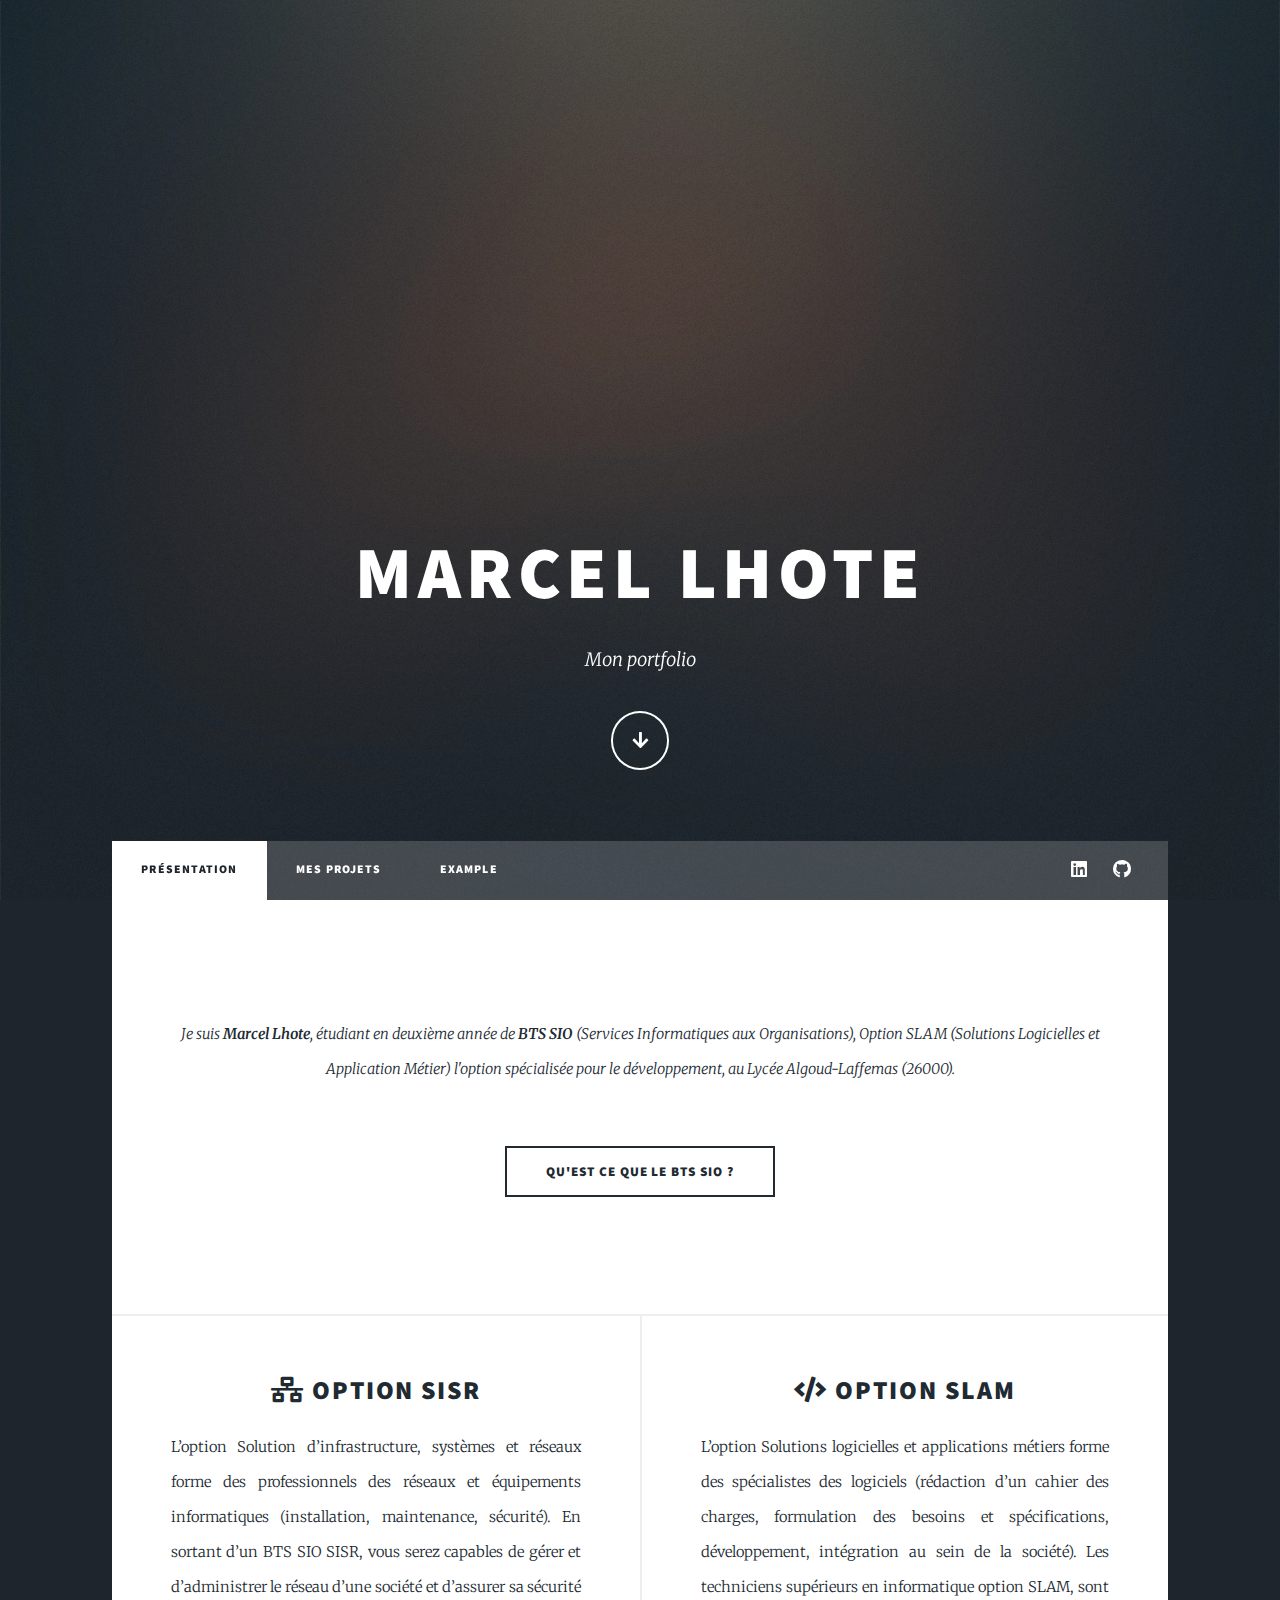
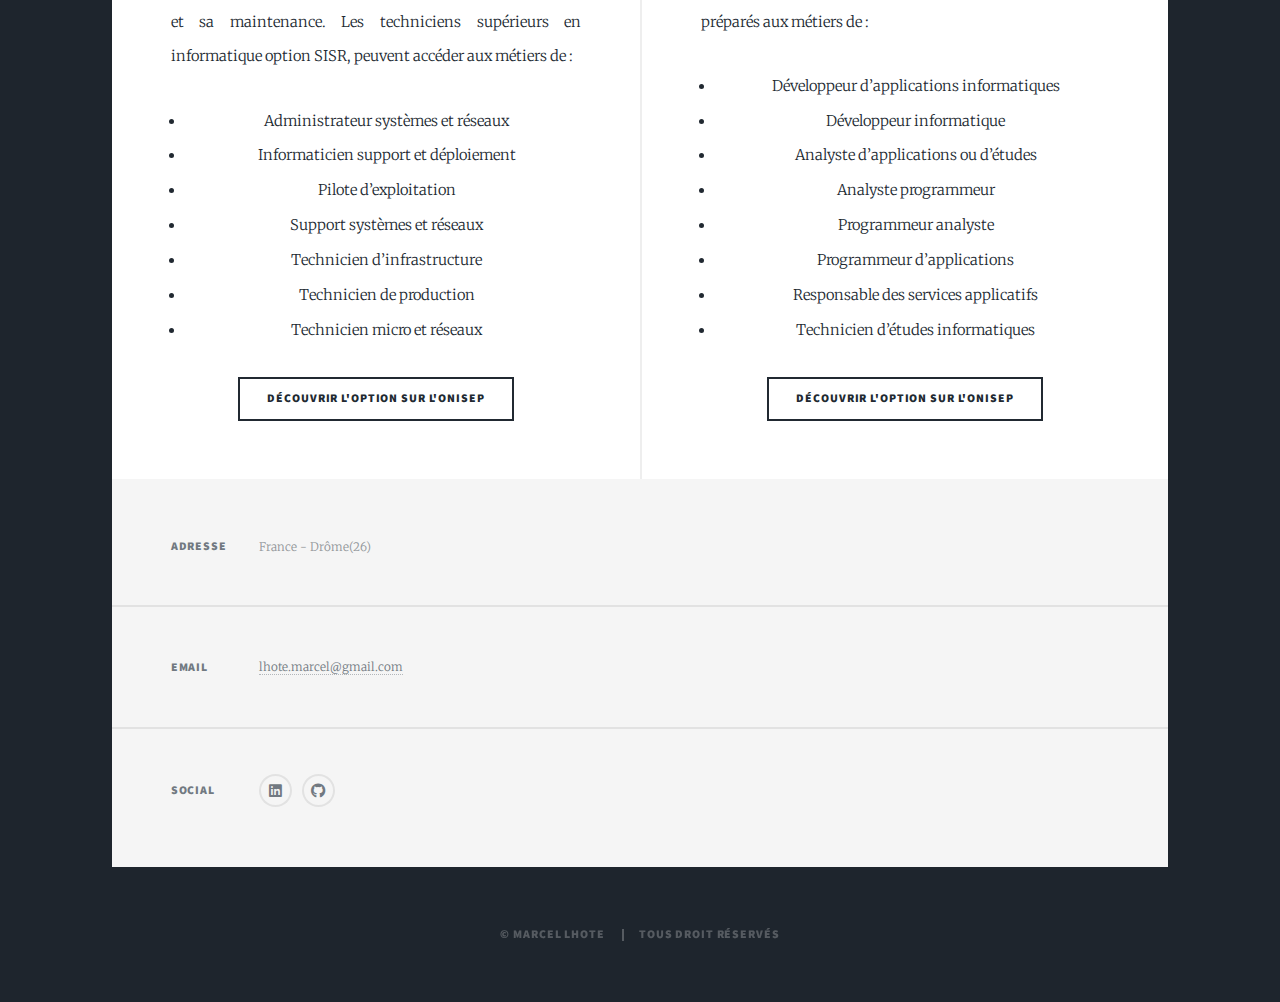
==== commit 20840fa7: "update style and index page" ====
--- a/index.html
+++ b/index.html
@@ -1,7 +1,7 @@
 <!DOCTYPE HTML>
 <html>
 <head>
-    <title>Massively by HTML5 UP</title>
+    <title>Marcel Lhote</title>
     <meta charset="utf-8"/>
     <meta name="viewport" content="width=device-width, initial-scale=1, user-scalable=no"/>
     <link rel="stylesheet" href="assets/css/main.css"/>
@@ -17,7 +17,7 @@
     <!-- Intro -->
     <div id="intro">
         <h1>Marcel Lhote</h1>
-        <p>mon portfolio</p>
+        <p>Mon portfolio</p>
         <ul class="actions">
             <li><a href="#header" class="button icon solid solo fa-arrow-down scrolly">Continue</a></li>
         </ul>
@@ -31,15 +31,15 @@
     <!-- Nav -->
     <nav id="nav">
         <ul class="links">
-            <li class="active"><a href="index.html">This is Massively</a></li>
-            <li><a href="generic.html">Generic Page</a></li>
-            <li><a href="elements.html">Elements Reference</a></li>
+            <li class="active"><a href="index.html">Présentation</a></li>
+            <li><a href="#">Mes Projets</a></li>
+            <li><a href="#">Example</a></li>
         </ul>
         <ul class="icons">
-            <li><a href="#" class="icon brands fa-twitter"><span class="label">Twitter</span></a></li>
-            <li><a href="#" class="icon brands fa-facebook-f"><span class="label">Facebook</span></a></li>
-            <li><a href="#" class="icon brands fa-instagram"><span class="label">Instagram</span></a></li>
-            <li><a href="#" class="icon brands fa-github"><span class="label">GitHub</span></a></li>
+            <li><a href="https://fr.linkedin.com/in/marcel-lhote-a83702203" class="icon brands alt fa-linkedin"><span
+                    class="label">LinkedIn</span></a></li>
+            <li><a href="https://github.com/LhoMars" class="icon brands alt fa-github"><span class="label">GitHub</span></a>
+            </li>
         </ul>
     </nav>
 
@@ -49,47 +49,69 @@
         <!-- Featured Post -->
         <article class="post featured">
             <header class="major">
-                <span class="date">April 25, 2017</span>
-                <h2><a href="#">And this is a<br/>
-                    massive headline</a></h2>
-                <p>Aenean ornare velit lacus varius enim ullamcorper proin aliquam<br/>
-                    facilisis ante sed etiam magna interdum congue. Lorem ipsum dolor<br/>
-                    amet nullam sed etiam veroeros.</p>
+                <h2></h2>
+                <p>Je suis <b>Marcel Lhote</b>, étudiant en deuxième année de <b>BTS SIO</b> (Services Informatiques aux
+                    Organisations), Option SLAM (Solutions Logicielles et Application Métier) l'option spécialisée pour
+                    le développement, au Lycée Algoud-Laffemas (26000).</p>
             </header>
-            <a href="#" class="image main"><img src="images/pic01.jpg" alt=""/></a>
             <ul class="actions special">
-                <li><a href="#" class="button large">Full Story</a></li>
+                <li><p class="button large">Qu'est ce que le BTS SIO ?</p></li>
             </ul>
         </article>
 
         <!-- Posts -->
         <section class="posts">
             <article>
-                <header>
-                    <span class="date">April 24, 2017</span>
-                    <h2><a href="#">Sed magna<br/>
-                        ipsum faucibus</a></h2>
-                </header>
-                <a href="#" class="image fit"><img src="images/pic02.jpg" alt=""/></a>
-                <p>Donec eget ex magna. Interdum et malesuada fames ac ante ipsum primis in faucibus. Pellentesque
-                    venenatis dolor imperdiet dolor mattis sagittis magna etiam.</p>
-                <ul class="actions special">
-                    <li><a href="#" class="button">Full Story</a></li>
-                </ul>
-            </article>
-            <article>
-                <header>
-                    <span class="date">April 22, 2017</span>
-                    <h2><a href="#">Primis eget<br/>
-                        imperdiet lorem</a></h2>
-                </header>
-                <a href="#" class="image fit"><img src="images/pic03.jpg" alt=""/></a>
-                <p>Donec eget ex magna. Interdum et malesuada fames ac ante ipsum primis in faucibus. Pellentesque
-                    venenatis dolor imperdiet dolor mattis sagittis magna etiam.</p>
-                <ul class="actions special">
-                    <li><a href="#" class="button">Full Story</a></li>
-                </ul>
-            </article>
+                <h2><i class="fas fa-network-wired"></i> Option SISR</h2>
+                <p> L’option Solution d’infrastructure, systèmes et réseaux forme des professionnels des réseaux et
+                    équipements informatiques (installation, maintenance, sécurité). En sortant d’un BTS SIO SISR, vous
+                    serez capables de gérer et d’administrer le réseau d’une société et d’assurer sa sécurité et sa
+                    maintenance.
+                    Les techniciens supérieurs en informatique option SISR, peuvent accéder aux métiers de : </p>
+
+                <!-- Lists-->
+                <ul>
+                    <li>Administrateur systèmes et réseaux</li>
+                    <li>Informaticien support et déploiement</li>
+                    <li>Pilote d’exploitation</li>
+                    <li>Support systèmes et réseaux</li>
+                    <li>Technicien d’infrastructure</li>
+                    <li>Technicien de production</li>
+                    <li>Technicien micro et réseaux</li>
+                </ul>
+                <ul class="actions special">
+                    <li>
+                        <a href="https://www.onisep.fr/Ressources/Univers-Formation/Formations/Post-bac/bts-services-informatiques-aux-organisations-option-a-solutions-d-infrastructure-systemes-et-reseaux"
+                           class="button">Découvrir l'option sur l'ONISEP</a></li>
+                </ul>
+            </article>
+            <article>
+                <h2><i class="fas fa-code"></i> Option SLAM</h2>
+                <p> L’option Solutions logicielles et applications métiers forme des spécialistes des logiciels
+                    (rédaction d’un cahier des charges, formulation des besoins et spécifications, développement,
+                    intégration au sein de la société).
+                    Les techniciens supérieurs en informatique option SLAM, sont préparés aux métiers de :
+                </p>
+
+                <!-- Lists-->
+                <ul>
+                    <li>Développeur d’applications informatiques</li>
+                    <li>Développeur informatique</li>
+                    <li>Analyste d’applications ou d’études</li>
+                    <li>Analyste programmeur</li>
+                    <li>Programmeur analyste</li>
+                    <li>Programmeur d’applications</li>
+                    <li>Responsable des services applicatifs</li>
+                    <li>Technicien d’études informatiques</li>
+                </ul>
+
+                <ul class="actions special">
+                    <li>
+                        <a href="https://www.onisep.fr/Ressources/Univers-Formation/Formations/Post-bac/bts-services-informatiques-aux-organisations-option-b-solutions-logicielles-et-applications-metiers"
+                           class="button">Découvrir l'option sur l'ONISEP</a></li>
+                </ul>
+            </article>
+            <!--
             <article>
                 <header>
                     <span class="date">April 18, 2017</span>
@@ -142,29 +164,31 @@
                     <li><a href="#" class="button">Full Story</a></li>
                 </ul>
             </article>
+            -->
         </section>
 
         <!-- Footer
-            <footer>-->
-        <div class="pagination">
-            <!--<a href="#" class="previous">Prev</a>-->
-            <a href="#" class="page active">1</a>
-            <a href="#" class="page">2</a>
-            <a href="#" class="page">3</a>
-            <span class="extra">&hellip;</span>
-            <a href="#" class="page">8</a>
-            <a href="#" class="page">9</a>
-            <a href="#" class="page">10</a>
-            <a href="#" class="next">Next</a>
+        <div style="text-align: center">
+            <div class="pagination">
+                <<a href="#" class="previous">Prev</a>
+                <a href="#" class="page active">1</a>
+                <a href="#" class="page">2</a>
+                <a href="#" class="page">3</a>
+                <span class="extra">&hellip;</span>
+                <a href="#" class="page">8</a>
+                <a href="#" class="page">9</a>
+                <a href="#" class="page">10</a>
+                <a href="#" class="next">Next</a>
+            </div>
         </div>
-        <!-- </footer>-->
-
+-->
     </div>
 
     <!-- Footer -->
     <footer id="footer">
+        <!--
         <section>
-            <form method="post" action="#">
+            <form action="" method="">
                 <div class="fields">
                     <div class="field">
                         <label for="name">Name</label>
@@ -172,7 +196,7 @@
                     </div>
                     <div class="field">
                         <label for="email">Email</label>
-                        <input type="text" name="email" id="email"/>
+                        <input type="email" name="email" id="email"/>
                     </div>
                     <div class="field">
                         <label for="message">Message</label>
@@ -183,24 +207,21 @@
                     <li><input type="submit" value="Send Message"/></li>
                 </ul>
             </form>
-        </section>
+        </section>-->
         <section class="split contact">
             <section class="alt">
                 <h3>Adresse</h3>
-                <p>France Drôme(26)</p>
+                <p>France - Drôme(26)</p>
             </section>
-            <!-- <section>
-                <h3>Téléphone</h3>
-                <p><a href="#">(000) 000-0000</a></p>
-            </section> -->
             <section>
                 <h3>Email</h3>
-                <p><a href="mailto:lhote.marcel@gmail.com">Me contacter par mail</a></p>
+                <p><a href="mailto:lhote.marcel@gmail.com">lhote.marcel@gmail.com</a></p>
             </section>
             <section>
                 <h3>Social</h3>
                 <ul class="icons alt">
-                    <li><a href="https://fr.linkedin.com/in/marcel-lhote-a83702203" class="icon brands alt fa-linkedin"><span
+                    <li><a href="https://fr.linkedin.com/in/marcel-lhote-a83702203"
+                           class="icon brands alt fa-linkedin"><span
                             class="label">LinkedIn</span></a></li>
                     <li><a href="https://github.com/LhoMars" class="icon brands alt fa-github"><span class="label">GitHub</span></a>
                     </li>
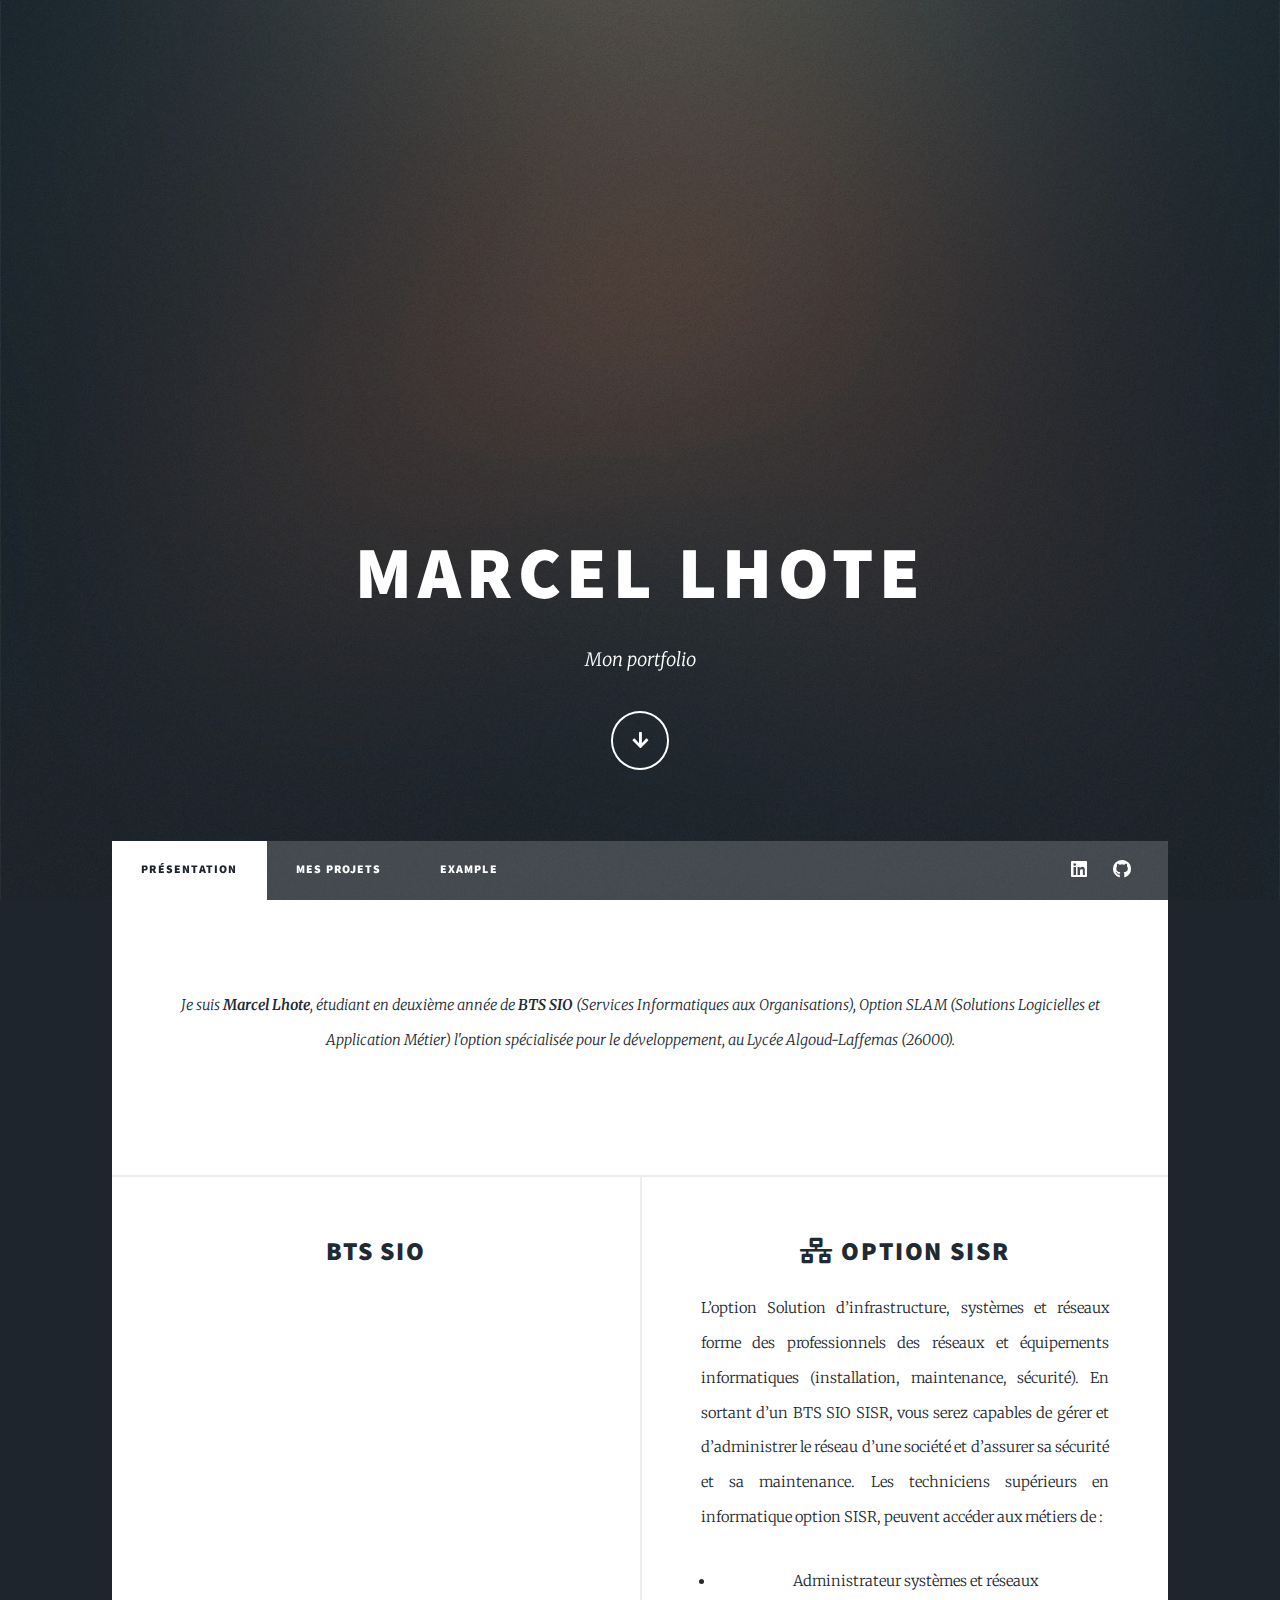
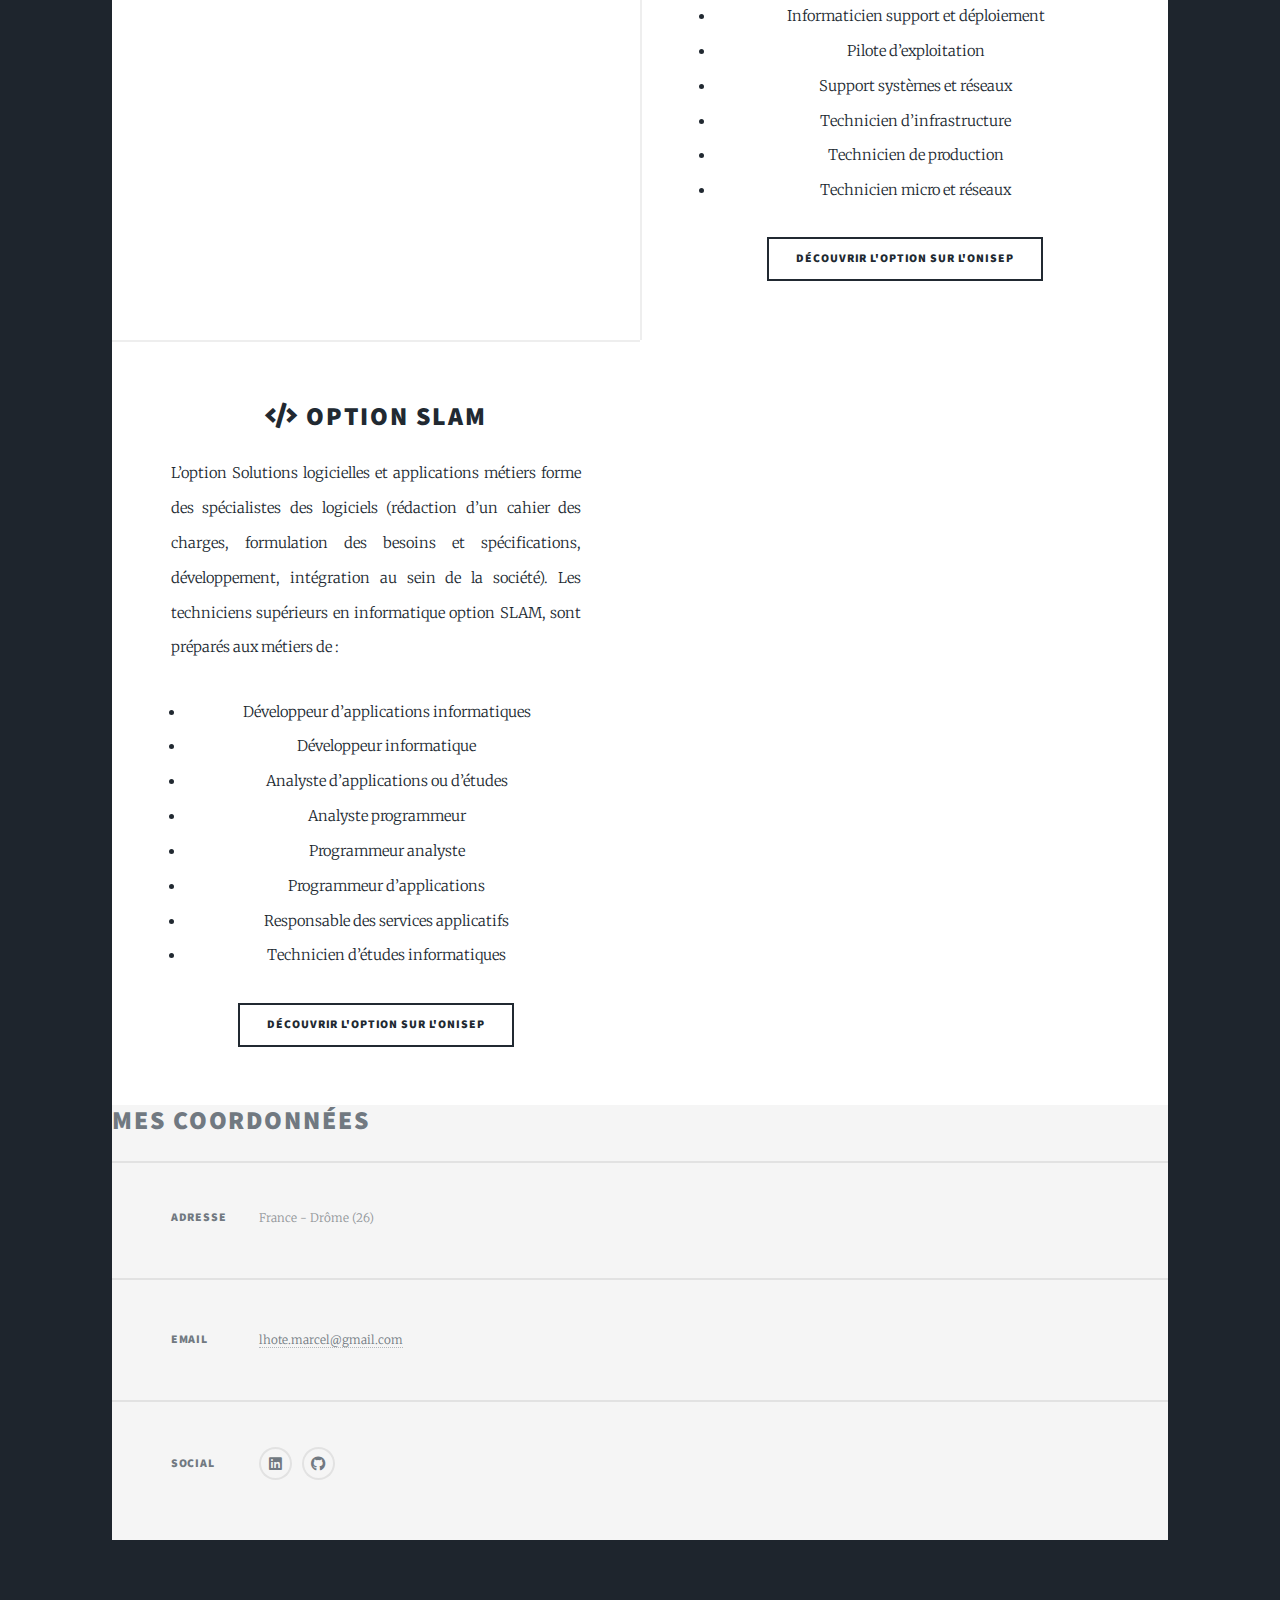
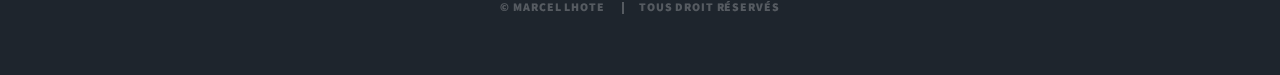
==== commit 712ad3ed: "update w3c" ====
--- a/index.html
+++ b/index.html
@@ -1,9 +1,10 @@
 <!DOCTYPE HTML>
-<html>
+<html lang="fr">
 <head>
     <title>Marcel Lhote</title>
     <meta charset="utf-8"/>
-    <meta name="viewport" content="width=device-width, initial-scale=1, user-scalable=no"/>
+    <link rel="icon" href="assets/icon/favicon.ico">
+    <!--<meta name="viewport" content="width=device-width, initial-scale=1, user-scalable=no"/>-->
     <link rel="stylesheet" href="assets/css/main.css"/>
     <noscript>
         <link rel="stylesheet" href="assets/css/noscript.css"/>
@@ -46,21 +47,21 @@
     <!-- Main -->
     <div id="main">
 
-        <!-- Featured Post -->
+        <!-- Description -->
         <article class="post featured">
             <header class="major">
-                <h2></h2>
                 <p>Je suis <b>Marcel Lhote</b>, étudiant en deuxième année de <b>BTS SIO</b> (Services Informatiques aux
                     Organisations), Option SLAM (Solutions Logicielles et Application Métier) l'option spécialisée pour
                     le développement, au Lycée Algoud-Laffemas (26000).</p>
             </header>
-            <ul class="actions special">
+            <!-- <ul class="actions special">
                 <li><p class="button large">Qu'est ce que le BTS SIO ?</p></li>
-            </ul>
+            </ul> -->
         </article>
 
-        <!-- Posts -->
+        <!-- Options SIO -->
         <section class="posts">
+            <h2>BTS SIO</h2>
             <article>
                 <h2><i class="fas fa-network-wired"></i> Option SISR</h2>
                 <p> L’option Solution d’infrastructure, systèmes et réseaux forme des professionnels des réseaux et
@@ -209,9 +210,10 @@
             </form>
         </section>-->
         <section class="split contact">
+            <h2>Mes coordonnées</h2>
             <section class="alt">
                 <h3>Adresse</h3>
-                <p>France - Drôme(26)</p>
+                <p>France - Drôme (26)</p>
             </section>
             <section>
                 <h3>Email</h3>
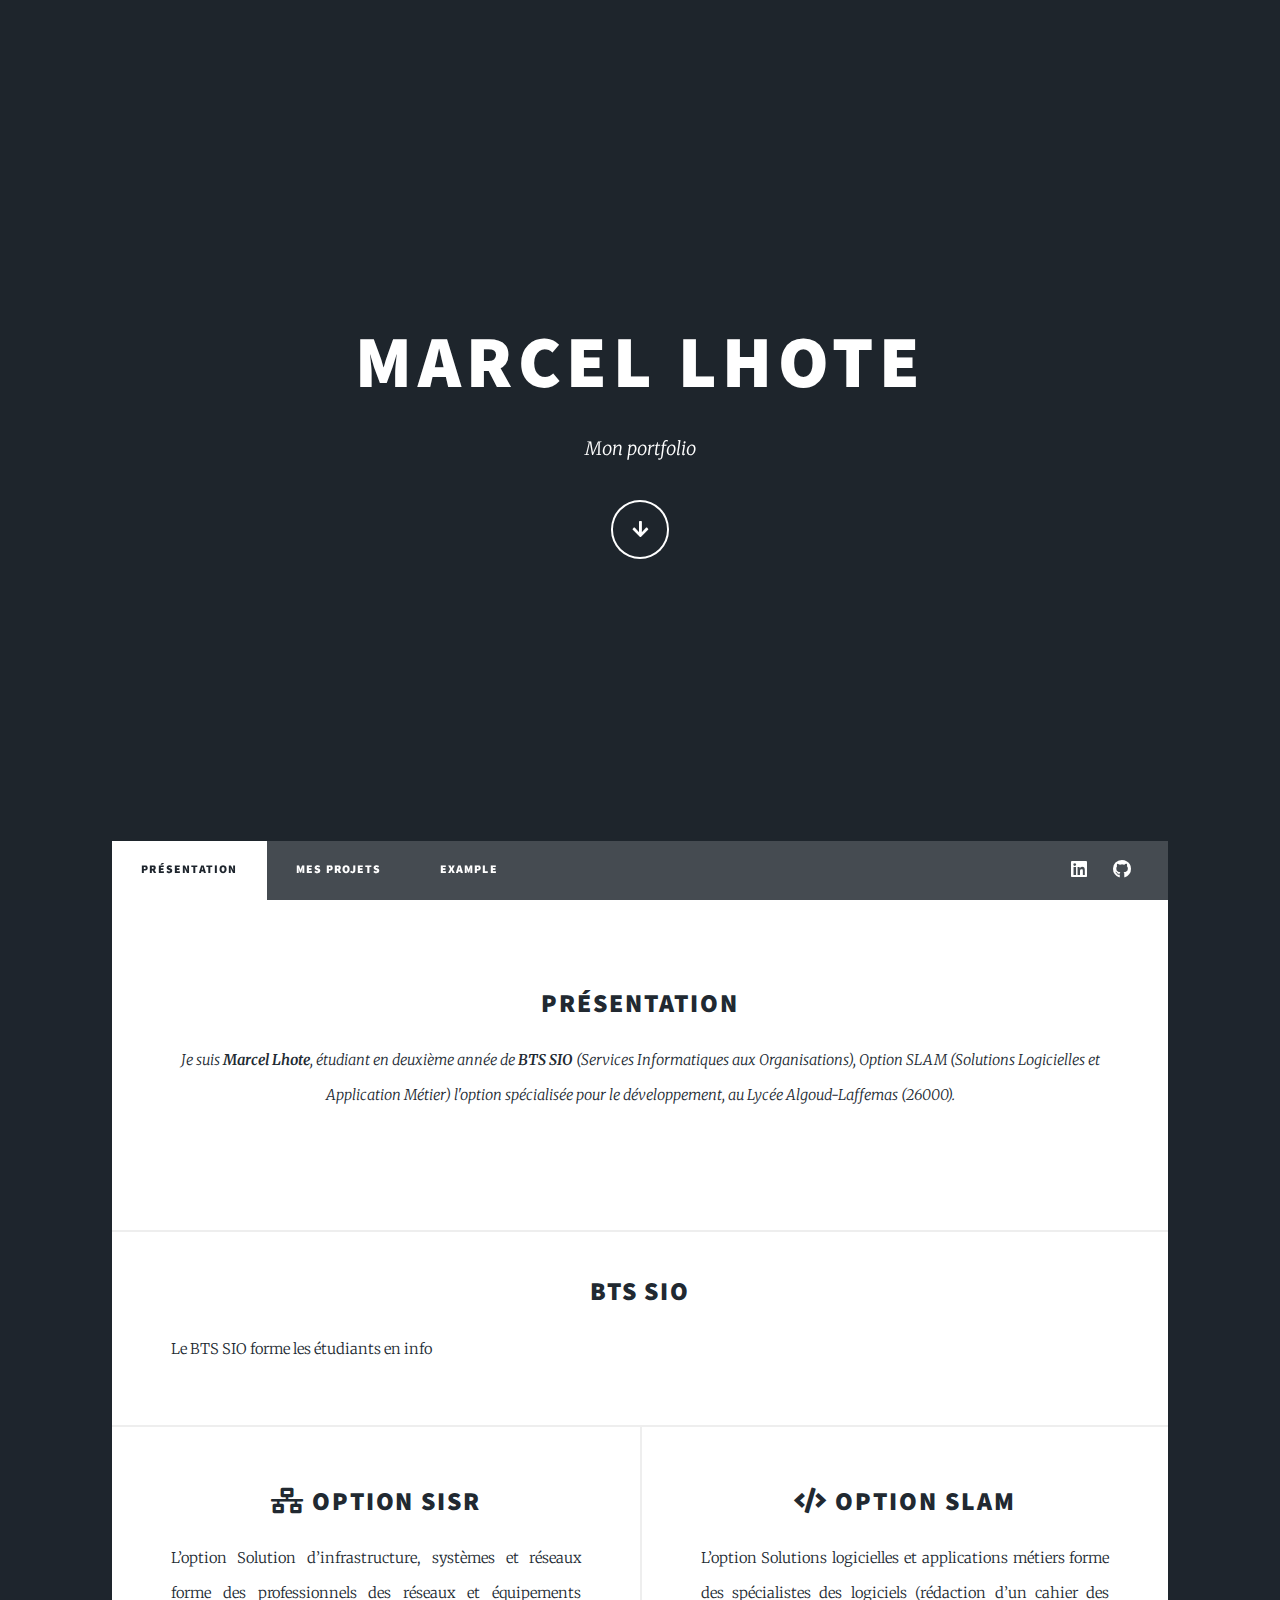
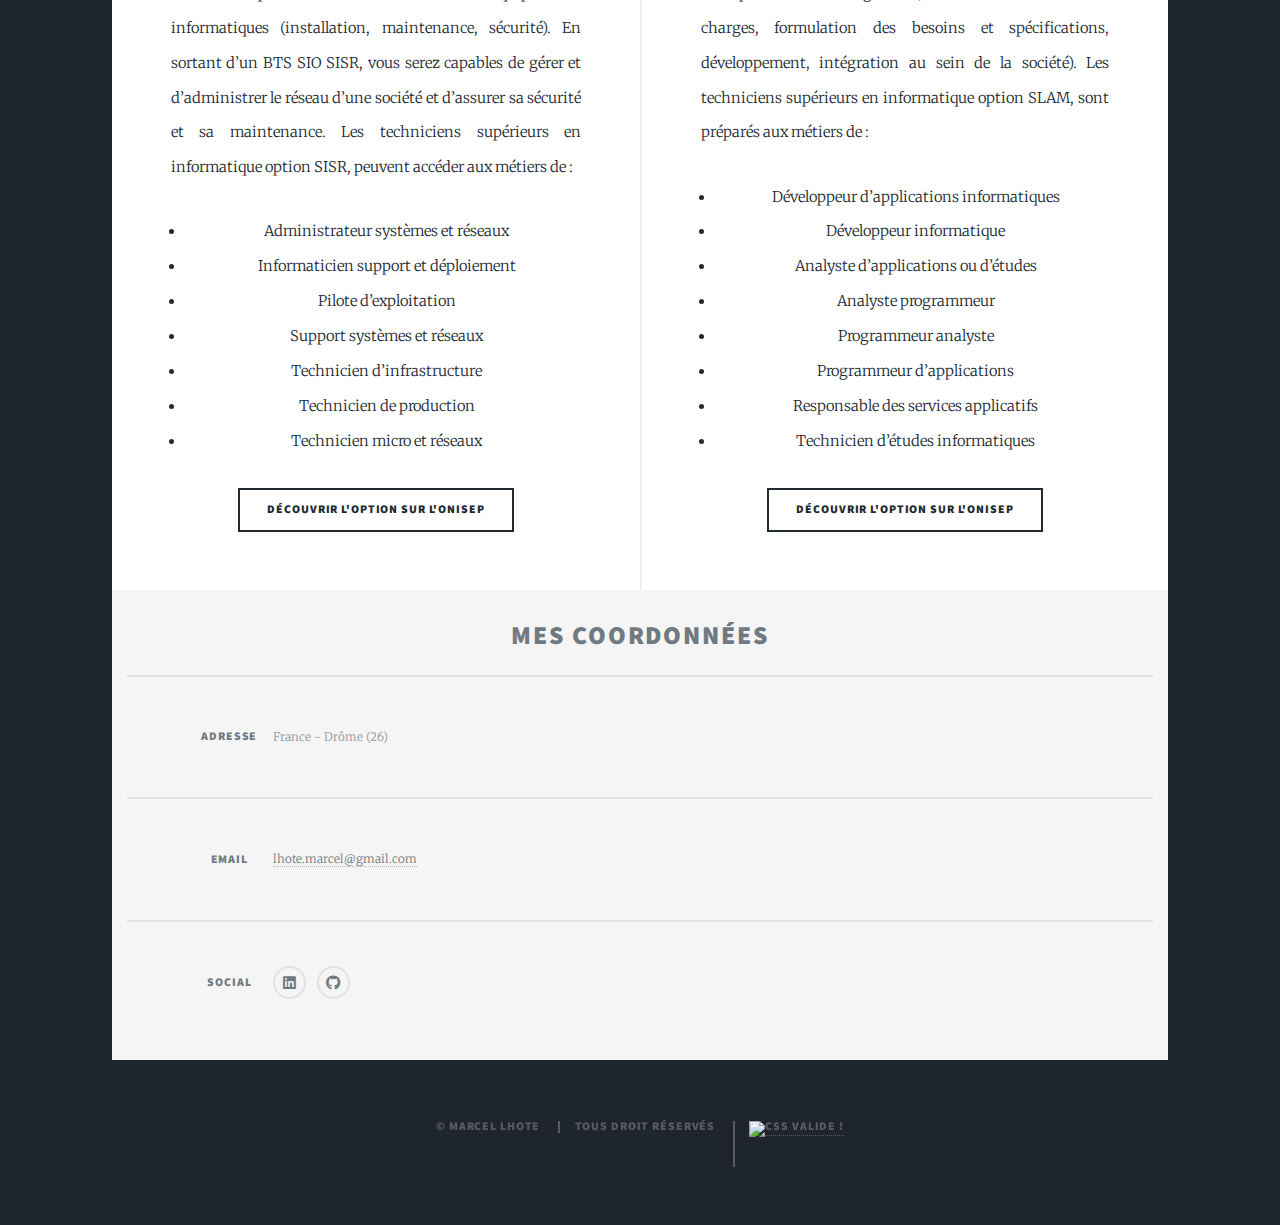
==== commit 8393b8b7: "update style" ====
--- a/index.html
+++ b/index.html
@@ -49,6 +49,7 @@
 
         <!-- Description -->
         <article class="post featured">
+            <h2>Présentation</h2>
             <header class="major">
                 <p>Je suis <b>Marcel Lhote</b>, étudiant en deuxième année de <b>BTS SIO</b> (Services Informatiques aux
                     Organisations), Option SLAM (Solutions Logicielles et Application Métier) l'option spécialisée pour
@@ -60,8 +61,10 @@
         </article>
 
         <!-- Options SIO -->
-        <section class="posts">
-            <h2>BTS SIO</h2>
+        <div>
+        <h2>BTS SIO</h2>
+            <p>Le BTS SIO forme les étudiants en info</p></div>
+        <div class="posts">
             <article>
                 <h2><i class="fas fa-network-wired"></i> Option SISR</h2>
                 <p> L’option Solution d’infrastructure, systèmes et réseaux forme des professionnels des réseaux et
@@ -166,7 +169,7 @@
                 </ul>
             </article>
             -->
-        </section>
+        </div>
 
         <!-- Footer
         <div style="text-align: center">
@@ -211,7 +214,7 @@
         </section>-->
         <section class="split contact">
             <h2>Mes coordonnées</h2>
-            <section class="alt">
+            <section>
                 <h3>Adresse</h3>
                 <p>France - Drôme (26)</p>
             </section>
@@ -237,6 +240,13 @@
         <ul>
             <li>&copy; Marcel Lhote</li>
             <li>Tous droit réservés</li>
+            <li><p>
+                <a href="https://jigsaw.w3.org/css-validator/check/referer">
+                    <img style="border:0;width:88px;height:31px"
+                         src="https://jigsaw.w3.org/css-validator/images/vcss-blue"
+                         alt="CSS Valide !"/>
+                </a>
+            </p></li>
         </ul>
     </div>
 
--- a/assets/css/main.css
+++ b/assets/css/main.css
@@ -12,4672 +12,4675 @@
 canvas, details, embed, figure, figcaption,
 footer, header, hgroup, menu, nav, output, ruby,
 section, summary, time, mark, audio, video {
-	margin: 0;
-	padding: 0;
-	border: 0;
-	font-size: 100%;
-	font: inherit;
-	vertical-align: baseline;}
+    margin: 0;
+    padding: 0;
+    border: 0;
+    font-size: 100%;
+    font: inherit;
+    vertical-align: baseline;
+}
 
 article, aside, details, figcaption, figure,
 footer, header, hgroup, menu, nav, section {
-	display: block;}
+    display: block;
+}
 
 body {
-	line-height: 1;
+    line-height: 1;
 }
 
 ol, ul {
-	list-style: none;
+    list-style: none;
 }
 
 blockquote, q {
-	quotes: none;
-}
-
-	blockquote:before, blockquote:after, q:before, q:after {
-		content: '';
-		content: none;
-	}
+    quotes: none;
+}
+
+blockquote:before, blockquote:after, q:before, q:after {
+    content: '';
+    content: none;
+}
 
 table {
-	border-collapse: collapse;
-	border-spacing: 0;
+    border-collapse: collapse;
+    border-spacing: 0;
 }
 
 body {
-	-webkit-text-size-adjust: none;
+    -webkit-text-size-adjust: none;
 }
 
 mark {
-	background-color: transparent;
-	color: inherit;
+    background-color: transparent;
+    color: inherit;
 }
 
 input::-moz-focus-inner {
-	border: 0;
-	padding: 0;
+    border: 0;
+    padding: 0;
 }
 
 input, select, textarea {
-	-moz-appearance: none;
-	-webkit-appearance: none;
-	-ms-appearance: none;
-	appearance: none;
+    -moz-appearance: none;
+    -webkit-appearance: none;
+    -ms-appearance: none;
+    appearance: none;
 }
 
 /* Basic */
 
-	@-ms-viewport {
-		width: device-width;
-	}
-
-	body {
-		-ms-overflow-style: scrollbar;
-	}
-
-	@media screen and (max-width: 480px) {
-
-		html, body {
-			min-width: 320px;
-		}
-
-	}
-
-	html {
-		box-sizing: border-box;
-	}
-
-	*, *:before, *:after {
-		box-sizing: inherit;
-	}
-
-	body {
-		background-color: #1e252d;
-	}
-
-		body.is-preload *, body.is-preload *:before, body.is-preload *:after {
-			-moz-animation: none !important;
-			-webkit-animation: none !important;
-			-ms-animation: none !important;
-			animation: none !important;
-			-moz-transition: none !important;
-			-webkit-transition: none !important;
-			-ms-transition: none !important;
-			transition: none !important;
-		}
+@-ms-viewport {
+    width: device-width;
+}
+
+body {
+    -ms-overflow-style: scrollbar;
+}
+
+@media screen and (max-width: 480px) {
+
+    html, body {
+        min-width: 320px;
+    }
+
+}
+
+html {
+    box-sizing: border-box;
+}
+
+*, *:before, *:after {
+    box-sizing: inherit;
+}
+
+body {
+    background-color: #1e252d;
+}
+
+body.is-preload *, body.is-preload *:before, body.is-preload *:after {
+    -moz-animation: none !important;
+    -webkit-animation: none !important;
+    -ms-animation: none !important;
+    animation: none !important;
+    -moz-transition: none !important;
+    -webkit-transition: none !important;
+    -ms-transition: none !important;
+    transition: none !important;
+}
 
 /* Type */
 
-	html {
-		font-size: 16pt;
-	}
-
-		@media screen and (max-width: 1680px) {
-
-			html {
-				font-size: 12pt;
-			}
-
-		}
-
-		@media screen and (max-width: 1280px) {
-
-			html {
-				font-size: 11pt;
-			}
-
-		}
-
-		@media screen and (max-width: 360px) {
-
-			html {
-				font-size: 10pt;
-			}
-
-		}
-
-	body {
-		color: #212931;
-	}
-
-	body, input, select, textarea {
-		font-family: "Merriweather", Georgia, serif;
-		font-weight: 300;
-		font-size: 1rem;
-		line-height: 2.375;
-	}
-
-	a {
-		-moz-transition: color 0.2s ease-in-out, background-color 0.2s ease-in-out, border-color 0.2s ease-in-out, box-shadow 0.2s ease-in-out;
-		-webkit-transition: color 0.2s ease-in-out, background-color 0.2s ease-in-out, border-color 0.2s ease-in-out, box-shadow 0.2s ease-in-out;
-		-ms-transition: color 0.2s ease-in-out, background-color 0.2s ease-in-out, border-color 0.2s ease-in-out, box-shadow 0.2s ease-in-out;
-		transition: color 0.2s ease-in-out, background-color 0.2s ease-in-out, border-color 0.2s ease-in-out, box-shadow 0.2s ease-in-out;
-		border-bottom: dotted 1px;
-		text-decoration: none;
-	}
-
-		a:hover {
-			border-bottom-color: transparent;
-		}
-
-	strong, b {
-		font-weight: 600;
-	}
-
-	em, i {
-		font-style: italic;
-	}
-
-	p {
-		text-align: justify;
-		margin: 0 0 2rem 0;
-	}
-
-	h1, h2, h3, h4, h5, h6 {
-		font-family: "Source Sans Pro", Helvetica, sans-serif;
-		font-weight: 900;
-		line-height: 1.5;
-		letter-spacing: 0.075em;
-		text-transform: uppercase;
-		margin: 0 0 1rem 0;
-	}
-
-		h1 a, h2 a, h3 a, h4 a, h5 a, h6 a {
-			border-bottom: 0;
-			color: inherit;
-			text-decoration: none;
-		}
-
-	h1 {
-		font-size: 4rem;
-		line-height: 1.1;
-		margin: 0 0 2rem 0;
-	}
-
-	h2 {
-		font-size: 1.75rem;
-		line-height: 1.3;
-		margin: 0 0 1.5rem 0;
-	}
-
-	h3 {
-		font-size: 1.25rem;
-		margin: 0 0 1.5rem 0;
-	}
-
-	h4 {
-		font-size: 1rem;
-	}
-
-	h5 {
-		font-size: 0.9rem;
-	}
-
-	h6 {
-		font-size: 0.8rem;
-	}
-
-	sub {
-		font-size: 0.8rem;
-		position: relative;
-		top: 0.5rem;
-	}
-
-	sup {
-		font-size: 0.8rem;
-		position: relative;
-		top: -0.5rem;
-	}
-
-	blockquote {
-		border-left: solid 4px;
-		font-style: italic;
-		margin: 0 0 2rem 0;
-		padding: 0.5rem 0 0.5rem 2rem;
-	}
-
-	code {
-		border: solid 2px;
-		font-family: "Courier New", monospace;
-		font-size: 0.9rem;
-		margin: 0 0.25rem;
-		padding: 0.25rem 0.65rem;
-	}
-
-	pre {
-		-webkit-overflow-scrolling: touch;
-		font-family: "Courier New", monospace;
-		font-size: 0.9rem;
-		margin: 0 0 2rem 0;
-	}
-
-		pre code {
-			display: block;
-			line-height: 1.75;
-			padding: 1rem 1.5rem;
-			overflow-x: auto;
-		}
-
-	hr {
-		border: 0;
-		border-bottom: solid 2px;
-		margin: 3rem 0;
-	}
-
-		hr.major {
-			margin: 5rem 0;
-		}
-
-	.align-left {
-		text-align: left;
-	}
-
-	.align-center {
-		text-align: center;
-	}
-
-	.align-right {
-		text-align: right;
-	}
-
-	input, select, textarea {
-		color: #212931;
-	}
-
-	a {
-		color: #212931;
-		border-bottom-color: rgba(33, 41, 49, 0.5);
-	}
-
-		a:hover {
-			border-bottom-color: transparent;
-			color: #18bfef !important;
-		}
-
-	strong, b {
-		color: #212931;
-	}
-
-	h1, h2, h3, h4, h5, h6 {
-		color: #212931;
-	}
-
-	blockquote {
-		border-left-color: #eeeeee;
-	}
-
-	code {
-		background: rgba(220, 220, 220, 0.25);
-		border-color: #eeeeee;
-	}
-
-	hr {
-		border-bottom-color: #eeeeee;
-	}
+html {
+    font-size: 16pt;
+}
+
+@media screen and (max-width: 1680px) {
+
+    html {
+        font-size: 12pt;
+    }
+
+}
+
+@media screen and (max-width: 1280px) {
+
+    html {
+        font-size: 11pt;
+    }
+
+}
+
+@media screen and (max-width: 360px) {
+
+    html {
+        font-size: 10pt;
+    }
+
+}
+
+body {
+    color: #212931;
+}
+
+body, input, select, textarea {
+    font-family: "Merriweather", Georgia, serif;
+    font-weight: 300;
+    font-size: 1rem;
+    line-height: 2.375;
+}
+
+a {
+    -moz-transition: color 0.2s ease-in-out, background-color 0.2s ease-in-out, border-color 0.2s ease-in-out, box-shadow 0.2s ease-in-out;
+    -webkit-transition: color 0.2s ease-in-out, background-color 0.2s ease-in-out, border-color 0.2s ease-in-out, box-shadow 0.2s ease-in-out;
+    -ms-transition: color 0.2s ease-in-out, background-color 0.2s ease-in-out, border-color 0.2s ease-in-out, box-shadow 0.2s ease-in-out;
+    transition: color 0.2s ease-in-out, background-color 0.2s ease-in-out, border-color 0.2s ease-in-out, box-shadow 0.2s ease-in-out;
+    border-bottom: dotted 1px;
+    text-decoration: none;
+}
+
+a:hover {
+    border-bottom-color: transparent;
+}
+
+strong, b {
+    font-weight: 600;
+}
+
+em, i {
+    font-style: italic;
+}
+
+p {
+    text-align: justify;
+    margin: 0 0 2rem 0;
+}
+
+h1, h2, h3, h4, h5, h6 {
+    text-align: center;
+    font-family: "Source Sans Pro", Helvetica, sans-serif;
+    font-weight: 900;
+    line-height: 1.5;
+    letter-spacing: 0.075em;
+    text-transform: uppercase;
+    margin: 0 0 1rem 0;
+}
+
+h1 a, h2 a, h3 a, h4 a, h5 a, h6 a {
+    border-bottom: 0;
+    color: inherit;
+    text-decoration: none;
+}
+
+h1 {
+    font-size: 4rem;
+    line-height: 1.1;
+    margin: 0 0 2rem 0;
+}
+
+h2 {
+    font-size: 1.75rem;
+    line-height: 1.3;
+    margin: 0 0 1.5rem 0;
+}
+
+h3 {
+    font-size: 1.25rem;
+    margin: 0 0 1.5rem 0;
+}
+
+h4 {
+    font-size: 1rem;
+}
+
+h5 {
+    font-size: 0.9rem;
+}
+
+h6 {
+    font-size: 0.8rem;
+}
+
+sub {
+    font-size: 0.8rem;
+    position: relative;
+    top: 0.5rem;
+}
+
+sup {
+    font-size: 0.8rem;
+    position: relative;
+    top: -0.5rem;
+}
+
+blockquote {
+    border-left: solid 4px;
+    font-style: italic;
+    margin: 0 0 2rem 0;
+    padding: 0.5rem 0 0.5rem 2rem;
+}
+
+code {
+    border: solid 2px;
+    font-family: "Courier New", monospace;
+    font-size: 0.9rem;
+    margin: 0 0.25rem;
+    padding: 0.25rem 0.65rem;
+}
+
+pre {
+    -webkit-overflow-scrolling: touch;
+    font-family: "Courier New", monospace;
+    font-size: 0.9rem;
+    margin: 0 0 2rem 0;
+}
+
+pre code {
+    display: block;
+    line-height: 1.75;
+    padding: 1rem 1.5rem;
+    overflow-x: auto;
+}
+
+hr {
+    border: 0;
+    border-bottom: solid 2px;
+    margin: 3rem 0;
+}
+
+hr.major {
+    margin: 5rem 0;
+}
+
+.align-left {
+    text-align: left;
+}
+
+.align-center {
+    text-align: center;
+}
+
+.align-right {
+    text-align: right;
+}
+
+input, select, textarea {
+    color: #212931;
+}
+
+a {
+    color: #212931;
+    border-bottom-color: rgba(33, 41, 49, 0.5);
+}
+
+a:hover {
+    border-bottom-color: transparent;
+    color: #18bfef !important;
+}
+
+strong, b {
+    color: #212931;
+}
+
+h1, h2, h3, h4, h5, h6 {
+    color: #212931;
+}
+
+blockquote {
+    border-left-color: #eeeeee;
+}
+
+code {
+    background: rgba(220, 220, 220, 0.25);
+    border-color: #eeeeee;
+}
+
+hr {
+    border-bottom-color: #eeeeee;
+}
 
 /* Row */
 
-	.row {
-		display: flex;
-		flex-wrap: wrap;
-		box-sizing: border-box;
-		align-items: stretch;
-	}
-
-		.row > * {
-			box-sizing: border-box;
-		}
-
-		.row.gtr-uniform > * > :last-child {
-			margin-bottom: 0;
-		}
-
-		.row.aln-left {
-			justify-content: flex-start;
-		}
-
-		.row.aln-center {
-			justify-content: center;
-		}
-
-		.row.aln-right {
-			justify-content: flex-end;
-		}
-
-		.row.aln-top {
-			align-items: flex-start;
-		}
-
-		.row.aln-middle {
-			align-items: center;
-		}
-
-		.row.aln-bottom {
-			align-items: flex-end;
-		}
-
-		.row > .imp {
-			order: -1;
-		}
-
-		.row > .col-1 {
-			width: 8.33333%;
-		}
-
-		.row > .off-1 {
-			margin-left: 8.33333%;
-		}
-
-		.row > .col-2 {
-			width: 16.66667%;
-		}
-
-		.row > .off-2 {
-			margin-left: 16.66667%;
-		}
-
-		.row > .col-3 {
-			width: 25%;
-		}
-
-		.row > .off-3 {
-			margin-left: 25%;
-		}
-
-		.row > .col-4 {
-			width: 33.33333%;
-		}
-
-		.row > .off-4 {
-			margin-left: 33.33333%;
-		}
-
-		.row > .col-5 {
-			width: 41.66667%;
-		}
-
-		.row > .off-5 {
-			margin-left: 41.66667%;
-		}
-
-		.row > .col-6 {
-			width: 50%;
-		}
-
-		.row > .off-6 {
-			margin-left: 50%;
-		}
-
-		.row > .col-7 {
-			width: 58.33333%;
-		}
-
-		.row > .off-7 {
-			margin-left: 58.33333%;
-		}
-
-		.row > .col-8 {
-			width: 66.66667%;
-		}
-
-		.row > .off-8 {
-			margin-left: 66.66667%;
-		}
-
-		.row > .col-9 {
-			width: 75%;
-		}
-
-		.row > .off-9 {
-			margin-left: 75%;
-		}
-
-		.row > .col-10 {
-			width: 83.33333%;
-		}
-
-		.row > .off-10 {
-			margin-left: 83.33333%;
-		}
-
-		.row > .col-11 {
-			width: 91.66667%;
-		}
-
-		.row > .off-11 {
-			margin-left: 91.66667%;
-		}
-
-		.row > .col-12 {
-			width: 100%;
-		}
-
-		.row > .off-12 {
-			margin-left: 100%;
-		}
-
-		.row.gtr-0 {
-			margin-top: 0;
-			margin-left: 0rem;
-		}
-
-			.row.gtr-0 > * {
-				padding: 0 0 0 0rem;
-			}
-
-			.row.gtr-0.gtr-uniform {
-				margin-top: 0rem;
-			}
-
-				.row.gtr-0.gtr-uniform > * {
-					padding-top: 0rem;
-				}
-
-		.row.gtr-25 {
-			margin-top: 0;
-			margin-left: -0.375rem;
-		}
-
-			.row.gtr-25 > * {
-				padding: 0 0 0 0.375rem;
-			}
-
-			.row.gtr-25.gtr-uniform {
-				margin-top: -0.375rem;
-			}
-
-				.row.gtr-25.gtr-uniform > * {
-					padding-top: 0.375rem;
-				}
-
-		.row.gtr-50 {
-			margin-top: 0;
-			margin-left: -0.75rem;
-		}
-
-			.row.gtr-50 > * {
-				padding: 0 0 0 0.75rem;
-			}
-
-			.row.gtr-50.gtr-uniform {
-				margin-top: -0.75rem;
-			}
-
-				.row.gtr-50.gtr-uniform > * {
-					padding-top: 0.75rem;
-				}
-
-		.row {
-			margin-top: 0;
-			margin-left: -1.5rem;
-		}
-
-			.row > * {
-				padding: 0 0 0 1.5rem;
-			}
-
-			.row.gtr-uniform {
-				margin-top: -1.5rem;
-			}
-
-				.row.gtr-uniform > * {
-					padding-top: 1.5rem;
-				}
-
-		.row.gtr-150 {
-			margin-top: 0;
-			margin-left: -2.25rem;
-		}
-
-			.row.gtr-150 > * {
-				padding: 0 0 0 2.25rem;
-			}
-
-			.row.gtr-150.gtr-uniform {
-				margin-top: -2.25rem;
-			}
-
-				.row.gtr-150.gtr-uniform > * {
-					padding-top: 2.25rem;
-				}
-
-		.row.gtr-200 {
-			margin-top: 0;
-			margin-left: -3rem;
-		}
-
-			.row.gtr-200 > * {
-				padding: 0 0 0 3rem;
-			}
-
-			.row.gtr-200.gtr-uniform {
-				margin-top: -3rem;
-			}
-
-				.row.gtr-200.gtr-uniform > * {
-					padding-top: 3rem;
-				}
-
-		@media screen and (max-width: 1680px) {
-
-			.row {
-				display: flex;
-				flex-wrap: wrap;
-				box-sizing: border-box;
-				align-items: stretch;
-			}
-
-				.row > * {
-					box-sizing: border-box;
-				}
-
-				.row.gtr-uniform > * > :last-child {
-					margin-bottom: 0;
-				}
-
-				.row.aln-left {
-					justify-content: flex-start;
-				}
-
-				.row.aln-center {
-					justify-content: center;
-				}
-
-				.row.aln-right {
-					justify-content: flex-end;
-				}
-
-				.row.aln-top {
-					align-items: flex-start;
-				}
-
-				.row.aln-middle {
-					align-items: center;
-				}
-
-				.row.aln-bottom {
-					align-items: flex-end;
-				}
-
-				.row > .imp-xlarge {
-					order: -1;
-				}
-
-				.row > .col-1-xlarge {
-					width: 8.33333%;
-				}
-
-				.row > .off-1-xlarge {
-					margin-left: 8.33333%;
-				}
-
-				.row > .col-2-xlarge {
-					width: 16.66667%;
-				}
-
-				.row > .off-2-xlarge {
-					margin-left: 16.66667%;
-				}
-
-				.row > .col-3-xlarge {
-					width: 25%;
-				}
-
-				.row > .off-3-xlarge {
-					margin-left: 25%;
-				}
-
-				.row > .col-4-xlarge {
-					width: 33.33333%;
-				}
-
-				.row > .off-4-xlarge {
-					margin-left: 33.33333%;
-				}
-
-				.row > .col-5-xlarge {
-					width: 41.66667%;
-				}
-
-				.row > .off-5-xlarge {
-					margin-left: 41.66667%;
-				}
-
-				.row > .col-6-xlarge {
-					width: 50%;
-				}
-
-				.row > .off-6-xlarge {
-					margin-left: 50%;
-				}
-
-				.row > .col-7-xlarge {
-					width: 58.33333%;
-				}
-
-				.row > .off-7-xlarge {
-					margin-left: 58.33333%;
-				}
-
-				.row > .col-8-xlarge {
-					width: 66.66667%;
-				}
-
-				.row > .off-8-xlarge {
-					margin-left: 66.66667%;
-				}
-
-				.row > .col-9-xlarge {
-					width: 75%;
-				}
-
-				.row > .off-9-xlarge {
-					margin-left: 75%;
-				}
-
-				.row > .col-10-xlarge {
-					width: 83.33333%;
-				}
-
-				.row > .off-10-xlarge {
-					margin-left: 83.33333%;
-				}
-
-				.row > .col-11-xlarge {
-					width: 91.66667%;
-				}
-
-				.row > .off-11-xlarge {
-					margin-left: 91.66667%;
-				}
-
-				.row > .col-12-xlarge {
-					width: 100%;
-				}
-
-				.row > .off-12-xlarge {
-					margin-left: 100%;
-				}
-
-				.row.gtr-0 {
-					margin-top: 0;
-					margin-left: 0rem;
-				}
-
-					.row.gtr-0 > * {
-						padding: 0 0 0 0rem;
-					}
-
-					.row.gtr-0.gtr-uniform {
-						margin-top: 0rem;
-					}
-
-						.row.gtr-0.gtr-uniform > * {
-							padding-top: 0rem;
-						}
-
-				.row.gtr-25 {
-					margin-top: 0;
-					margin-left: -0.375rem;
-				}
-
-					.row.gtr-25 > * {
-						padding: 0 0 0 0.375rem;
-					}
-
-					.row.gtr-25.gtr-uniform {
-						margin-top: -0.375rem;
-					}
-
-						.row.gtr-25.gtr-uniform > * {
-							padding-top: 0.375rem;
-						}
-
-				.row.gtr-50 {
-					margin-top: 0;
-					margin-left: -0.75rem;
-				}
-
-					.row.gtr-50 > * {
-						padding: 0 0 0 0.75rem;
-					}
-
-					.row.gtr-50.gtr-uniform {
-						margin-top: -0.75rem;
-					}
-
-						.row.gtr-50.gtr-uniform > * {
-							padding-top: 0.75rem;
-						}
-
-				.row {
-					margin-top: 0;
-					margin-left: -1.5rem;
-				}
-
-					.row > * {
-						padding: 0 0 0 1.5rem;
-					}
-
-					.row.gtr-uniform {
-						margin-top: -1.5rem;
-					}
-
-						.row.gtr-uniform > * {
-							padding-top: 1.5rem;
-						}
-
-				.row.gtr-150 {
-					margin-top: 0;
-					margin-left: -2.25rem;
-				}
-
-					.row.gtr-150 > * {
-						padding: 0 0 0 2.25rem;
-					}
-
-					.row.gtr-150.gtr-uniform {
-						margin-top: -2.25rem;
-					}
-
-						.row.gtr-150.gtr-uniform > * {
-							padding-top: 2.25rem;
-						}
-
-				.row.gtr-200 {
-					margin-top: 0;
-					margin-left: -3rem;
-				}
-
-					.row.gtr-200 > * {
-						padding: 0 0 0 3rem;
-					}
-
-					.row.gtr-200.gtr-uniform {
-						margin-top: -3rem;
-					}
-
-						.row.gtr-200.gtr-uniform > * {
-							padding-top: 3rem;
-						}
-
-		}
-
-		@media screen and (max-width: 1280px) {
-
-			.row {
-				display: flex;
-				flex-wrap: wrap;
-				box-sizing: border-box;
-				align-items: stretch;
-			}
-
-				.row > * {
-					box-sizing: border-box;
-				}
-
-				.row.gtr-uniform > * > :last-child {
-					margin-bottom: 0;
-				}
-
-				.row.aln-left {
-					justify-content: flex-start;
-				}
-
-				.row.aln-center {
-					justify-content: center;
-				}
-
-				.row.aln-right {
-					justify-content: flex-end;
-				}
-
-				.row.aln-top {
-					align-items: flex-start;
-				}
-
-				.row.aln-middle {
-					align-items: center;
-				}
-
-				.row.aln-bottom {
-					align-items: flex-end;
-				}
-
-				.row > .imp-large {
-					order: -1;
-				}
-
-				.row > .col-1-large {
-					width: 8.33333%;
-				}
-
-				.row > .off-1-large {
-					margin-left: 8.33333%;
-				}
-
-				.row > .col-2-large {
-					width: 16.66667%;
-				}
-
-				.row > .off-2-large {
-					margin-left: 16.66667%;
-				}
-
-				.row > .col-3-large {
-					width: 25%;
-				}
-
-				.row > .off-3-large {
-					margin-left: 25%;
-				}
-
-				.row > .col-4-large {
-					width: 33.33333%;
-				}
-
-				.row > .off-4-large {
-					margin-left: 33.33333%;
-				}
-
-				.row > .col-5-large {
-					width: 41.66667%;
-				}
-
-				.row > .off-5-large {
-					margin-left: 41.66667%;
-				}
-
-				.row > .col-6-large {
-					width: 50%;
-				}
-
-				.row > .off-6-large {
-					margin-left: 50%;
-				}
-
-				.row > .col-7-large {
-					width: 58.33333%;
-				}
-
-				.row > .off-7-large {
-					margin-left: 58.33333%;
-				}
-
-				.row > .col-8-large {
-					width: 66.66667%;
-				}
-
-				.row > .off-8-large {
-					margin-left: 66.66667%;
-				}
-
-				.row > .col-9-large {
-					width: 75%;
-				}
-
-				.row > .off-9-large {
-					margin-left: 75%;
-				}
-
-				.row > .col-10-large {
-					width: 83.33333%;
-				}
-
-				.row > .off-10-large {
-					margin-left: 83.33333%;
-				}
-
-				.row > .col-11-large {
-					width: 91.66667%;
-				}
-
-				.row > .off-11-large {
-					margin-left: 91.66667%;
-				}
-
-				.row > .col-12-large {
-					width: 100%;
-				}
-
-				.row > .off-12-large {
-					margin-left: 100%;
-				}
-
-				.row.gtr-0 {
-					margin-top: 0;
-					margin-left: 0rem;
-				}
-
-					.row.gtr-0 > * {
-						padding: 0 0 0 0rem;
-					}
-
-					.row.gtr-0.gtr-uniform {
-						margin-top: 0rem;
-					}
-
-						.row.gtr-0.gtr-uniform > * {
-							padding-top: 0rem;
-						}
-
-				.row.gtr-25 {
-					margin-top: 0;
-					margin-left: -0.375rem;
-				}
-
-					.row.gtr-25 > * {
-						padding: 0 0 0 0.375rem;
-					}
-
-					.row.gtr-25.gtr-uniform {
-						margin-top: -0.375rem;
-					}
-
-						.row.gtr-25.gtr-uniform > * {
-							padding-top: 0.375rem;
-						}
-
-				.row.gtr-50 {
-					margin-top: 0;
-					margin-left: -0.75rem;
-				}
-
-					.row.gtr-50 > * {
-						padding: 0 0 0 0.75rem;
-					}
-
-					.row.gtr-50.gtr-uniform {
-						margin-top: -0.75rem;
-					}
-
-						.row.gtr-50.gtr-uniform > * {
-							padding-top: 0.75rem;
-						}
-
-				.row {
-					margin-top: 0;
-					margin-left: -1.5rem;
-				}
-
-					.row > * {
-						padding: 0 0 0 1.5rem;
-					}
-
-					.row.gtr-uniform {
-						margin-top: -1.5rem;
-					}
-
-						.row.gtr-uniform > * {
-							padding-top: 1.5rem;
-						}
-
-				.row.gtr-150 {
-					margin-top: 0;
-					margin-left: -2.25rem;
-				}
-
-					.row.gtr-150 > * {
-						padding: 0 0 0 2.25rem;
-					}
-
-					.row.gtr-150.gtr-uniform {
-						margin-top: -2.25rem;
-					}
-
-						.row.gtr-150.gtr-uniform > * {
-							padding-top: 2.25rem;
-						}
-
-				.row.gtr-200 {
-					margin-top: 0;
-					margin-left: -3rem;
-				}
-
-					.row.gtr-200 > * {
-						padding: 0 0 0 3rem;
-					}
-
-					.row.gtr-200.gtr-uniform {
-						margin-top: -3rem;
-					}
-
-						.row.gtr-200.gtr-uniform > * {
-							padding-top: 3rem;
-						}
-
-		}
-
-		@media screen and (max-width: 980px) {
-
-			.row {
-				display: flex;
-				flex-wrap: wrap;
-				box-sizing: border-box;
-				align-items: stretch;
-			}
-
-				.row > * {
-					box-sizing: border-box;
-				}
-
-				.row.gtr-uniform > * > :last-child {
-					margin-bottom: 0;
-				}
-
-				.row.aln-left {
-					justify-content: flex-start;
-				}
-
-				.row.aln-center {
-					justify-content: center;
-				}
-
-				.row.aln-right {
-					justify-content: flex-end;
-				}
-
-				.row.aln-top {
-					align-items: flex-start;
-				}
-
-				.row.aln-middle {
-					align-items: center;
-				}
-
-				.row.aln-bottom {
-					align-items: flex-end;
-				}
-
-				.row > .imp-medium {
-					order: -1;
-				}
-
-				.row > .col-1-medium {
-					width: 8.33333%;
-				}
-
-				.row > .off-1-medium {
-					margin-left: 8.33333%;
-				}
-
-				.row > .col-2-medium {
-					width: 16.66667%;
-				}
-
-				.row > .off-2-medium {
-					margin-left: 16.66667%;
-				}
-
-				.row > .col-3-medium {
-					width: 25%;
-				}
-
-				.row > .off-3-medium {
-					margin-left: 25%;
-				}
-
-				.row > .col-4-medium {
-					width: 33.33333%;
-				}
-
-				.row > .off-4-medium {
-					margin-left: 33.33333%;
-				}
-
-				.row > .col-5-medium {
-					width: 41.66667%;
-				}
-
-				.row > .off-5-medium {
-					margin-left: 41.66667%;
-				}
-
-				.row > .col-6-medium {
-					width: 50%;
-				}
-
-				.row > .off-6-medium {
-					margin-left: 50%;
-				}
-
-				.row > .col-7-medium {
-					width: 58.33333%;
-				}
-
-				.row > .off-7-medium {
-					margin-left: 58.33333%;
-				}
-
-				.row > .col-8-medium {
-					width: 66.66667%;
-				}
-
-				.row > .off-8-medium {
-					margin-left: 66.66667%;
-				}
-
-				.row > .col-9-medium {
-					width: 75%;
-				}
-
-				.row > .off-9-medium {
-					margin-left: 75%;
-				}
-
-				.row > .col-10-medium {
-					width: 83.33333%;
-				}
-
-				.row > .off-10-medium {
-					margin-left: 83.33333%;
-				}
-
-				.row > .col-11-medium {
-					width: 91.66667%;
-				}
-
-				.row > .off-11-medium {
-					margin-left: 91.66667%;
-				}
-
-				.row > .col-12-medium {
-					width: 100%;
-				}
-
-				.row > .off-12-medium {
-					margin-left: 100%;
-				}
-
-				.row.gtr-0 {
-					margin-top: 0;
-					margin-left: 0rem;
-				}
-
-					.row.gtr-0 > * {
-						padding: 0 0 0 0rem;
-					}
-
-					.row.gtr-0.gtr-uniform {
-						margin-top: 0rem;
-					}
-
-						.row.gtr-0.gtr-uniform > * {
-							padding-top: 0rem;
-						}
-
-				.row.gtr-25 {
-					margin-top: 0;
-					margin-left: -0.375rem;
-				}
-
-					.row.gtr-25 > * {
-						padding: 0 0 0 0.375rem;
-					}
-
-					.row.gtr-25.gtr-uniform {
-						margin-top: -0.375rem;
-					}
-
-						.row.gtr-25.gtr-uniform > * {
-							padding-top: 0.375rem;
-						}
-
-				.row.gtr-50 {
-					margin-top: 0;
-					margin-left: -0.75rem;
-				}
-
-					.row.gtr-50 > * {
-						padding: 0 0 0 0.75rem;
-					}
-
-					.row.gtr-50.gtr-uniform {
-						margin-top: -0.75rem;
-					}
-
-						.row.gtr-50.gtr-uniform > * {
-							padding-top: 0.75rem;
-						}
-
-				.row {
-					margin-top: 0;
-					margin-left: -1.5rem;
-				}
-
-					.row > * {
-						padding: 0 0 0 1.5rem;
-					}
-
-					.row.gtr-uniform {
-						margin-top: -1.5rem;
-					}
-
-						.row.gtr-uniform > * {
-							padding-top: 1.5rem;
-						}
-
-				.row.gtr-150 {
-					margin-top: 0;
-					margin-left: -2.25rem;
-				}
-
-					.row.gtr-150 > * {
-						padding: 0 0 0 2.25rem;
-					}
-
-					.row.gtr-150.gtr-uniform {
-						margin-top: -2.25rem;
-					}
-
-						.row.gtr-150.gtr-uniform > * {
-							padding-top: 2.25rem;
-						}
-
-				.row.gtr-200 {
-					margin-top: 0;
-					margin-left: -3rem;
-				}
-
-					.row.gtr-200 > * {
-						padding: 0 0 0 3rem;
-					}
-
-					.row.gtr-200.gtr-uniform {
-						margin-top: -3rem;
-					}
-
-						.row.gtr-200.gtr-uniform > * {
-							padding-top: 3rem;
-						}
-
-		}
-
-		@media screen and (max-width: 736px) {
-
-			.row {
-				display: flex;
-				flex-wrap: wrap;
-				box-sizing: border-box;
-				align-items: stretch;
-			}
-
-				.row > * {
-					box-sizing: border-box;
-				}
-
-				.row.gtr-uniform > * > :last-child {
-					margin-bottom: 0;
-				}
-
-				.row.aln-left {
-					justify-content: flex-start;
-				}
-
-				.row.aln-center {
-					justify-content: center;
-				}
-
-				.row.aln-right {
-					justify-content: flex-end;
-				}
-
-				.row.aln-top {
-					align-items: flex-start;
-				}
-
-				.row.aln-middle {
-					align-items: center;
-				}
-
-				.row.aln-bottom {
-					align-items: flex-end;
-				}
-
-				.row > .imp-small {
-					order: -1;
-				}
-
-				.row > .col-1-small {
-					width: 8.33333%;
-				}
-
-				.row > .off-1-small {
-					margin-left: 8.33333%;
-				}
-
-				.row > .col-2-small {
-					width: 16.66667%;
-				}
-
-				.row > .off-2-small {
-					margin-left: 16.66667%;
-				}
-
-				.row > .col-3-small {
-					width: 25%;
-				}
-
-				.row > .off-3-small {
-					margin-left: 25%;
-				}
-
-				.row > .col-4-small {
-					width: 33.33333%;
-				}
-
-				.row > .off-4-small {
-					margin-left: 33.33333%;
-				}
-
-				.row > .col-5-small {
-					width: 41.66667%;
-				}
-
-				.row > .off-5-small {
-					margin-left: 41.66667%;
-				}
-
-				.row > .col-6-small {
-					width: 50%;
-				}
-
-				.row > .off-6-small {
-					margin-left: 50%;
-				}
-
-				.row > .col-7-small {
-					width: 58.33333%;
-				}
-
-				.row > .off-7-small {
-					margin-left: 58.33333%;
-				}
-
-				.row > .col-8-small {
-					width: 66.66667%;
-				}
-
-				.row > .off-8-small {
-					margin-left: 66.66667%;
-				}
-
-				.row > .col-9-small {
-					width: 75%;
-				}
-
-				.row > .off-9-small {
-					margin-left: 75%;
-				}
-
-				.row > .col-10-small {
-					width: 83.33333%;
-				}
-
-				.row > .off-10-small {
-					margin-left: 83.33333%;
-				}
-
-				.row > .col-11-small {
-					width: 91.66667%;
-				}
-
-				.row > .off-11-small {
-					margin-left: 91.66667%;
-				}
-
-				.row > .col-12-small {
-					width: 100%;
-				}
-
-				.row > .off-12-small {
-					margin-left: 100%;
-				}
-
-				.row.gtr-0 {
-					margin-top: 0;
-					margin-left: 0rem;
-				}
-
-					.row.gtr-0 > * {
-						padding: 0 0 0 0rem;
-					}
-
-					.row.gtr-0.gtr-uniform {
-						margin-top: 0rem;
-					}
-
-						.row.gtr-0.gtr-uniform > * {
-							padding-top: 0rem;
-						}
-
-				.row.gtr-25 {
-					margin-top: 0;
-					margin-left: -0.375rem;
-				}
-
-					.row.gtr-25 > * {
-						padding: 0 0 0 0.375rem;
-					}
-
-					.row.gtr-25.gtr-uniform {
-						margin-top: -0.375rem;
-					}
-
-						.row.gtr-25.gtr-uniform > * {
-							padding-top: 0.375rem;
-						}
-
-				.row.gtr-50 {
-					margin-top: 0;
-					margin-left: -0.75rem;
-				}
-
-					.row.gtr-50 > * {
-						padding: 0 0 0 0.75rem;
-					}
-
-					.row.gtr-50.gtr-uniform {
-						margin-top: -0.75rem;
-					}
-
-						.row.gtr-50.gtr-uniform > * {
-							padding-top: 0.75rem;
-						}
-
-				.row {
-					margin-top: 0;
-					margin-left: -1.5rem;
-				}
-
-					.row > * {
-						padding: 0 0 0 1.5rem;
-					}
-
-					.row.gtr-uniform {
-						margin-top: -1.5rem;
-					}
-
-						.row.gtr-uniform > * {
-							padding-top: 1.5rem;
-						}
-
-				.row.gtr-150 {
-					margin-top: 0;
-					margin-left: -2.25rem;
-				}
-
-					.row.gtr-150 > * {
-						padding: 0 0 0 2.25rem;
-					}
-
-					.row.gtr-150.gtr-uniform {
-						margin-top: -2.25rem;
-					}
-
-						.row.gtr-150.gtr-uniform > * {
-							padding-top: 2.25rem;
-						}
-
-				.row.gtr-200 {
-					margin-top: 0;
-					margin-left: -3rem;
-				}
-
-					.row.gtr-200 > * {
-						padding: 0 0 0 3rem;
-					}
-
-					.row.gtr-200.gtr-uniform {
-						margin-top: -3rem;
-					}
-
-						.row.gtr-200.gtr-uniform > * {
-							padding-top: 3rem;
-						}
-
-		}
-
-		@media screen and (max-width: 480px) {
-
-			.row {
-				display: flex;
-				flex-wrap: wrap;
-				box-sizing: border-box;
-				align-items: stretch;
-			}
-
-				.row > * {
-					box-sizing: border-box;
-				}
-
-				.row.gtr-uniform > * > :last-child {
-					margin-bottom: 0;
-				}
-
-				.row.aln-left {
-					justify-content: flex-start;
-				}
-
-				.row.aln-center {
-					justify-content: center;
-				}
-
-				.row.aln-right {
-					justify-content: flex-end;
-				}
-
-				.row.aln-top {
-					align-items: flex-start;
-				}
-
-				.row.aln-middle {
-					align-items: center;
-				}
-
-				.row.aln-bottom {
-					align-items: flex-end;
-				}
-
-				.row > .imp-xsmall {
-					order: -1;
-				}
-
-				.row > .col-1-xsmall {
-					width: 8.33333%;
-				}
-
-				.row > .off-1-xsmall {
-					margin-left: 8.33333%;
-				}
-
-				.row > .col-2-xsmall {
-					width: 16.66667%;
-				}
-
-				.row > .off-2-xsmall {
-					margin-left: 16.66667%;
-				}
-
-				.row > .col-3-xsmall {
-					width: 25%;
-				}
-
-				.row > .off-3-xsmall {
-					margin-left: 25%;
-				}
-
-				.row > .col-4-xsmall {
-					width: 33.33333%;
-				}
-
-				.row > .off-4-xsmall {
-					margin-left: 33.33333%;
-				}
-
-				.row > .col-5-xsmall {
-					width: 41.66667%;
-				}
-
-				.row > .off-5-xsmall {
-					margin-left: 41.66667%;
-				}
-
-				.row > .col-6-xsmall {
-					width: 50%;
-				}
-
-				.row > .off-6-xsmall {
-					margin-left: 50%;
-				}
-
-				.row > .col-7-xsmall {
-					width: 58.33333%;
-				}
-
-				.row > .off-7-xsmall {
-					margin-left: 58.33333%;
-				}
-
-				.row > .col-8-xsmall {
-					width: 66.66667%;
-				}
-
-				.row > .off-8-xsmall {
-					margin-left: 66.66667%;
-				}
-
-				.row > .col-9-xsmall {
-					width: 75%;
-				}
-
-				.row > .off-9-xsmall {
-					margin-left: 75%;
-				}
-
-				.row > .col-10-xsmall {
-					width: 83.33333%;
-				}
-
-				.row > .off-10-xsmall {
-					margin-left: 83.33333%;
-				}
-
-				.row > .col-11-xsmall {
-					width: 91.66667%;
-				}
-
-				.row > .off-11-xsmall {
-					margin-left: 91.66667%;
-				}
-
-				.row > .col-12-xsmall {
-					width: 100%;
-				}
-
-				.row > .off-12-xsmall {
-					margin-left: 100%;
-				}
-
-				.row.gtr-0 {
-					margin-top: 0;
-					margin-left: 0rem;
-				}
-
-					.row.gtr-0 > * {
-						padding: 0 0 0 0rem;
-					}
-
-					.row.gtr-0.gtr-uniform {
-						margin-top: 0rem;
-					}
-
-						.row.gtr-0.gtr-uniform > * {
-							padding-top: 0rem;
-						}
-
-				.row.gtr-25 {
-					margin-top: 0;
-					margin-left: -0.375rem;
-				}
-
-					.row.gtr-25 > * {
-						padding: 0 0 0 0.375rem;
-					}
-
-					.row.gtr-25.gtr-uniform {
-						margin-top: -0.375rem;
-					}
-
-						.row.gtr-25.gtr-uniform > * {
-							padding-top: 0.375rem;
-						}
-
-				.row.gtr-50 {
-					margin-top: 0;
-					margin-left: -0.75rem;
-				}
-
-					.row.gtr-50 > * {
-						padding: 0 0 0 0.75rem;
-					}
-
-					.row.gtr-50.gtr-uniform {
-						margin-top: -0.75rem;
-					}
-
-						.row.gtr-50.gtr-uniform > * {
-							padding-top: 0.75rem;
-						}
-
-				.row {
-					margin-top: 0;
-					margin-left: -1.5rem;
-				}
-
-					.row > * {
-						padding: 0 0 0 1.5rem;
-					}
-
-					.row.gtr-uniform {
-						margin-top: -1.5rem;
-					}
-
-						.row.gtr-uniform > * {
-							padding-top: 1.5rem;
-						}
-
-				.row.gtr-150 {
-					margin-top: 0;
-					margin-left: -2.25rem;
-				}
-
-					.row.gtr-150 > * {
-						padding: 0 0 0 2.25rem;
-					}
-
-					.row.gtr-150.gtr-uniform {
-						margin-top: -2.25rem;
-					}
-
-						.row.gtr-150.gtr-uniform > * {
-							padding-top: 2.25rem;
-						}
-
-				.row.gtr-200 {
-					margin-top: 0;
-					margin-left: -3rem;
-				}
-
-					.row.gtr-200 > * {
-						padding: 0 0 0 3rem;
-					}
-
-					.row.gtr-200.gtr-uniform {
-						margin-top: -3rem;
-					}
-
-						.row.gtr-200.gtr-uniform > * {
-							padding-top: 3rem;
-						}
-
-		}
-
-		@media screen and (max-width: 360px) {
-
-			.row {
-				display: flex;
-				flex-wrap: wrap;
-				box-sizing: border-box;
-				align-items: stretch;
-			}
-
-				.row > * {
-					box-sizing: border-box;
-				}
-
-				.row.gtr-uniform > * > :last-child {
-					margin-bottom: 0;
-				}
-
-				.row.aln-left {
-					justify-content: flex-start;
-				}
-
-				.row.aln-center {
-					justify-content: center;
-				}
-
-				.row.aln-right {
-					justify-content: flex-end;
-				}
-
-				.row.aln-top {
-					align-items: flex-start;
-				}
-
-				.row.aln-middle {
-					align-items: center;
-				}
-
-				.row.aln-bottom {
-					align-items: flex-end;
-				}
-
-				.row > .imp-xxsmall {
-					order: -1;
-				}
-
-				.row > .col-1-xxsmall {
-					width: 8.33333%;
-				}
-
-				.row > .off-1-xxsmall {
-					margin-left: 8.33333%;
-				}
-
-				.row > .col-2-xxsmall {
-					width: 16.66667%;
-				}
-
-				.row > .off-2-xxsmall {
-					margin-left: 16.66667%;
-				}
-
-				.row > .col-3-xxsmall {
-					width: 25%;
-				}
-
-				.row > .off-3-xxsmall {
-					margin-left: 25%;
-				}
-
-				.row > .col-4-xxsmall {
-					width: 33.33333%;
-				}
-
-				.row > .off-4-xxsmall {
-					margin-left: 33.33333%;
-				}
-
-				.row > .col-5-xxsmall {
-					width: 41.66667%;
-				}
-
-				.row > .off-5-xxsmall {
-					margin-left: 41.66667%;
-				}
-
-				.row > .col-6-xxsmall {
-					width: 50%;
-				}
-
-				.row > .off-6-xxsmall {
-					margin-left: 50%;
-				}
-
-				.row > .col-7-xxsmall {
-					width: 58.33333%;
-				}
-
-				.row > .off-7-xxsmall {
-					margin-left: 58.33333%;
-				}
-
-				.row > .col-8-xxsmall {
-					width: 66.66667%;
-				}
-
-				.row > .off-8-xxsmall {
-					margin-left: 66.66667%;
-				}
-
-				.row > .col-9-xxsmall {
-					width: 75%;
-				}
-
-				.row > .off-9-xxsmall {
-					margin-left: 75%;
-				}
-
-				.row > .col-10-xxsmall {
-					width: 83.33333%;
-				}
-
-				.row > .off-10-xxsmall {
-					margin-left: 83.33333%;
-				}
-
-				.row > .col-11-xxsmall {
-					width: 91.66667%;
-				}
-
-				.row > .off-11-xxsmall {
-					margin-left: 91.66667%;
-				}
-
-				.row > .col-12-xxsmall {
-					width: 100%;
-				}
-
-				.row > .off-12-xxsmall {
-					margin-left: 100%;
-				}
-
-				.row.gtr-0 {
-					margin-top: 0;
-					margin-left: 0rem;
-				}
-
-					.row.gtr-0 > * {
-						padding: 0 0 0 0rem;
-					}
-
-					.row.gtr-0.gtr-uniform {
-						margin-top: 0rem;
-					}
-
-						.row.gtr-0.gtr-uniform > * {
-							padding-top: 0rem;
-						}
-
-				.row.gtr-25 {
-					margin-top: 0;
-					margin-left: -0.375rem;
-				}
-
-					.row.gtr-25 > * {
-						padding: 0 0 0 0.375rem;
-					}
-
-					.row.gtr-25.gtr-uniform {
-						margin-top: -0.375rem;
-					}
-
-						.row.gtr-25.gtr-uniform > * {
-							padding-top: 0.375rem;
-						}
-
-				.row.gtr-50 {
-					margin-top: 0;
-					margin-left: -0.75rem;
-				}
-
-					.row.gtr-50 > * {
-						padding: 0 0 0 0.75rem;
-					}
-
-					.row.gtr-50.gtr-uniform {
-						margin-top: -0.75rem;
-					}
-
-						.row.gtr-50.gtr-uniform > * {
-							padding-top: 0.75rem;
-						}
-
-				.row {
-					margin-top: 0;
-					margin-left: -1.5rem;
-				}
-
-					.row > * {
-						padding: 0 0 0 1.5rem;
-					}
-
-					.row.gtr-uniform {
-						margin-top: -1.5rem;
-					}
-
-						.row.gtr-uniform > * {
-							padding-top: 1.5rem;
-						}
-
-				.row.gtr-150 {
-					margin-top: 0;
-					margin-left: -2.25rem;
-				}
-
-					.row.gtr-150 > * {
-						padding: 0 0 0 2.25rem;
-					}
-
-					.row.gtr-150.gtr-uniform {
-						margin-top: -2.25rem;
-					}
-
-						.row.gtr-150.gtr-uniform > * {
-							padding-top: 2.25rem;
-						}
-
-				.row.gtr-200 {
-					margin-top: 0;
-					margin-left: -3rem;
-				}
-
-					.row.gtr-200 > * {
-						padding: 0 0 0 3rem;
-					}
-
-					.row.gtr-200.gtr-uniform {
-						margin-top: -3rem;
-					}
-
-						.row.gtr-200.gtr-uniform > * {
-							padding-top: 3rem;
-						}
-
-		}
+.row {
+    display: flex;
+    flex-wrap: wrap;
+    box-sizing: border-box;
+    align-items: stretch;
+}
+
+.row > * {
+    box-sizing: border-box;
+}
+
+.row.gtr-uniform > * > :last-child {
+    margin-bottom: 0;
+}
+
+.row.aln-left {
+    justify-content: flex-start;
+}
+
+.row.aln-center {
+    justify-content: center;
+}
+
+.row.aln-right {
+    justify-content: flex-end;
+}
+
+.row.aln-top {
+    align-items: flex-start;
+}
+
+.row.aln-middle {
+    align-items: center;
+}
+
+.row.aln-bottom {
+    align-items: flex-end;
+}
+
+.row > .imp {
+    order: -1;
+}
+
+.row > .col-1 {
+    width: 8.33333%;
+}
+
+.row > .off-1 {
+    margin-left: 8.33333%;
+}
+
+.row > .col-2 {
+    width: 16.66667%;
+}
+
+.row > .off-2 {
+    margin-left: 16.66667%;
+}
+
+.row > .col-3 {
+    width: 25%;
+}
+
+.row > .off-3 {
+    margin-left: 25%;
+}
+
+.row > .col-4 {
+    width: 33.33333%;
+}
+
+.row > .off-4 {
+    margin-left: 33.33333%;
+}
+
+.row > .col-5 {
+    width: 41.66667%;
+}
+
+.row > .off-5 {
+    margin-left: 41.66667%;
+}
+
+.row > .col-6 {
+    width: 50%;
+}
+
+.row > .off-6 {
+    margin-left: 50%;
+}
+
+.row > .col-7 {
+    width: 58.33333%;
+}
+
+.row > .off-7 {
+    margin-left: 58.33333%;
+}
+
+.row > .col-8 {
+    width: 66.66667%;
+}
+
+.row > .off-8 {
+    margin-left: 66.66667%;
+}
+
+.row > .col-9 {
+    width: 75%;
+}
+
+.row > .off-9 {
+    margin-left: 75%;
+}
+
+.row > .col-10 {
+    width: 83.33333%;
+}
+
+.row > .off-10 {
+    margin-left: 83.33333%;
+}
+
+.row > .col-11 {
+    width: 91.66667%;
+}
+
+.row > .off-11 {
+    margin-left: 91.66667%;
+}
+
+.row > .col-12 {
+    width: 100%;
+}
+
+.row > .off-12 {
+    margin-left: 100%;
+}
+
+.row.gtr-0 {
+    margin-top: 0;
+    margin-left: 0rem;
+}
+
+.row.gtr-0 > * {
+    padding: 0 0 0 0rem;
+}
+
+.row.gtr-0.gtr-uniform {
+    margin-top: 0rem;
+}
+
+.row.gtr-0.gtr-uniform > * {
+    padding-top: 0rem;
+}
+
+.row.gtr-25 {
+    margin-top: 0;
+    margin-left: -0.375rem;
+}
+
+.row.gtr-25 > * {
+    padding: 0 0 0 0.375rem;
+}
+
+.row.gtr-25.gtr-uniform {
+    margin-top: -0.375rem;
+}
+
+.row.gtr-25.gtr-uniform > * {
+    padding-top: 0.375rem;
+}
+
+.row.gtr-50 {
+    margin-top: 0;
+    margin-left: -0.75rem;
+}
+
+.row.gtr-50 > * {
+    padding: 0 0 0 0.75rem;
+}
+
+.row.gtr-50.gtr-uniform {
+    margin-top: -0.75rem;
+}
+
+.row.gtr-50.gtr-uniform > * {
+    padding-top: 0.75rem;
+}
+
+.row {
+    margin-top: 0;
+    margin-left: -1.5rem;
+}
+
+.row > * {
+    padding: 0 0 0 1.5rem;
+}
+
+.row.gtr-uniform {
+    margin-top: -1.5rem;
+}
+
+.row.gtr-uniform > * {
+    padding-top: 1.5rem;
+}
+
+.row.gtr-150 {
+    margin-top: 0;
+    margin-left: -2.25rem;
+}
+
+.row.gtr-150 > * {
+    padding: 0 0 0 2.25rem;
+}
+
+.row.gtr-150.gtr-uniform {
+    margin-top: -2.25rem;
+}
+
+.row.gtr-150.gtr-uniform > * {
+    padding-top: 2.25rem;
+}
+
+.row.gtr-200 {
+    margin-top: 0;
+    margin-left: -3rem;
+}
+
+.row.gtr-200 > * {
+    padding: 0 0 0 3rem;
+}
+
+.row.gtr-200.gtr-uniform {
+    margin-top: -3rem;
+}
+
+.row.gtr-200.gtr-uniform > * {
+    padding-top: 3rem;
+}
+
+@media screen and (max-width: 1680px) {
+
+    .row {
+        display: flex;
+        flex-wrap: wrap;
+        box-sizing: border-box;
+        align-items: stretch;
+    }
+
+    .row > * {
+        box-sizing: border-box;
+    }
+
+    .row.gtr-uniform > * > :last-child {
+        margin-bottom: 0;
+    }
+
+    .row.aln-left {
+        justify-content: flex-start;
+    }
+
+    .row.aln-center {
+        justify-content: center;
+    }
+
+    .row.aln-right {
+        justify-content: flex-end;
+    }
+
+    .row.aln-top {
+        align-items: flex-start;
+    }
+
+    .row.aln-middle {
+        align-items: center;
+    }
+
+    .row.aln-bottom {
+        align-items: flex-end;
+    }
+
+    .row > .imp-xlarge {
+        order: -1;
+    }
+
+    .row > .col-1-xlarge {
+        width: 8.33333%;
+    }
+
+    .row > .off-1-xlarge {
+        margin-left: 8.33333%;
+    }
+
+    .row > .col-2-xlarge {
+        width: 16.66667%;
+    }
+
+    .row > .off-2-xlarge {
+        margin-left: 16.66667%;
+    }
+
+    .row > .col-3-xlarge {
+        width: 25%;
+    }
+
+    .row > .off-3-xlarge {
+        margin-left: 25%;
+    }
+
+    .row > .col-4-xlarge {
+        width: 33.33333%;
+    }
+
+    .row > .off-4-xlarge {
+        margin-left: 33.33333%;
+    }
+
+    .row > .col-5-xlarge {
+        width: 41.66667%;
+    }
+
+    .row > .off-5-xlarge {
+        margin-left: 41.66667%;
+    }
+
+    .row > .col-6-xlarge {
+        width: 50%;
+    }
+
+    .row > .off-6-xlarge {
+        margin-left: 50%;
+    }
+
+    .row > .col-7-xlarge {
+        width: 58.33333%;
+    }
+
+    .row > .off-7-xlarge {
+        margin-left: 58.33333%;
+    }
+
+    .row > .col-8-xlarge {
+        width: 66.66667%;
+    }
+
+    .row > .off-8-xlarge {
+        margin-left: 66.66667%;
+    }
+
+    .row > .col-9-xlarge {
+        width: 75%;
+    }
+
+    .row > .off-9-xlarge {
+        margin-left: 75%;
+    }
+
+    .row > .col-10-xlarge {
+        width: 83.33333%;
+    }
+
+    .row > .off-10-xlarge {
+        margin-left: 83.33333%;
+    }
+
+    .row > .col-11-xlarge {
+        width: 91.66667%;
+    }
+
+    .row > .off-11-xlarge {
+        margin-left: 91.66667%;
+    }
+
+    .row > .col-12-xlarge {
+        width: 100%;
+    }
+
+    .row > .off-12-xlarge {
+        margin-left: 100%;
+    }
+
+    .row.gtr-0 {
+        margin-top: 0;
+        margin-left: 0rem;
+    }
+
+    .row.gtr-0 > * {
+        padding: 0 0 0 0rem;
+    }
+
+    .row.gtr-0.gtr-uniform {
+        margin-top: 0rem;
+    }
+
+    .row.gtr-0.gtr-uniform > * {
+        padding-top: 0rem;
+    }
+
+    .row.gtr-25 {
+        margin-top: 0;
+        margin-left: -0.375rem;
+    }
+
+    .row.gtr-25 > * {
+        padding: 0 0 0 0.375rem;
+    }
+
+    .row.gtr-25.gtr-uniform {
+        margin-top: -0.375rem;
+    }
+
+    .row.gtr-25.gtr-uniform > * {
+        padding-top: 0.375rem;
+    }
+
+    .row.gtr-50 {
+        margin-top: 0;
+        margin-left: -0.75rem;
+    }
+
+    .row.gtr-50 > * {
+        padding: 0 0 0 0.75rem;
+    }
+
+    .row.gtr-50.gtr-uniform {
+        margin-top: -0.75rem;
+    }
+
+    .row.gtr-50.gtr-uniform > * {
+        padding-top: 0.75rem;
+    }
+
+    .row {
+        margin-top: 0;
+        margin-left: -1.5rem;
+    }
+
+    .row > * {
+        padding: 0 0 0 1.5rem;
+    }
+
+    .row.gtr-uniform {
+        margin-top: -1.5rem;
+    }
+
+    .row.gtr-uniform > * {
+        padding-top: 1.5rem;
+    }
+
+    .row.gtr-150 {
+        margin-top: 0;
+        margin-left: -2.25rem;
+    }
+
+    .row.gtr-150 > * {
+        padding: 0 0 0 2.25rem;
+    }
+
+    .row.gtr-150.gtr-uniform {
+        margin-top: -2.25rem;
+    }
+
+    .row.gtr-150.gtr-uniform > * {
+        padding-top: 2.25rem;
+    }
+
+    .row.gtr-200 {
+        margin-top: 0;
+        margin-left: -3rem;
+    }
+
+    .row.gtr-200 > * {
+        padding: 0 0 0 3rem;
+    }
+
+    .row.gtr-200.gtr-uniform {
+        margin-top: -3rem;
+    }
+
+    .row.gtr-200.gtr-uniform > * {
+        padding-top: 3rem;
+    }
+
+}
+
+@media screen and (max-width: 1280px) {
+
+    .row {
+        display: flex;
+        flex-wrap: wrap;
+        box-sizing: border-box;
+        align-items: stretch;
+    }
+
+    .row > * {
+        box-sizing: border-box;
+    }
+
+    .row.gtr-uniform > * > :last-child {
+        margin-bottom: 0;
+    }
+
+    .row.aln-left {
+        justify-content: flex-start;
+    }
+
+    .row.aln-center {
+        justify-content: center;
+    }
+
+    .row.aln-right {
+        justify-content: flex-end;
+    }
+
+    .row.aln-top {
+        align-items: flex-start;
+    }
+
+    .row.aln-middle {
+        align-items: center;
+    }
+
+    .row.aln-bottom {
+        align-items: flex-end;
+    }
+
+    .row > .imp-large {
+        order: -1;
+    }
+
+    .row > .col-1-large {
+        width: 8.33333%;
+    }
+
+    .row > .off-1-large {
+        margin-left: 8.33333%;
+    }
+
+    .row > .col-2-large {
+        width: 16.66667%;
+    }
+
+    .row > .off-2-large {
+        margin-left: 16.66667%;
+    }
+
+    .row > .col-3-large {
+        width: 25%;
+    }
+
+    .row > .off-3-large {
+        margin-left: 25%;
+    }
+
+    .row > .col-4-large {
+        width: 33.33333%;
+    }
+
+    .row > .off-4-large {
+        margin-left: 33.33333%;
+    }
+
+    .row > .col-5-large {
+        width: 41.66667%;
+    }
+
+    .row > .off-5-large {
+        margin-left: 41.66667%;
+    }
+
+    .row > .col-6-large {
+        width: 50%;
+    }
+
+    .row > .off-6-large {
+        margin-left: 50%;
+    }
+
+    .row > .col-7-large {
+        width: 58.33333%;
+    }
+
+    .row > .off-7-large {
+        margin-left: 58.33333%;
+    }
+
+    .row > .col-8-large {
+        width: 66.66667%;
+    }
+
+    .row > .off-8-large {
+        margin-left: 66.66667%;
+    }
+
+    .row > .col-9-large {
+        width: 75%;
+    }
+
+    .row > .off-9-large {
+        margin-left: 75%;
+    }
+
+    .row > .col-10-large {
+        width: 83.33333%;
+    }
+
+    .row > .off-10-large {
+        margin-left: 83.33333%;
+    }
+
+    .row > .col-11-large {
+        width: 91.66667%;
+    }
+
+    .row > .off-11-large {
+        margin-left: 91.66667%;
+    }
+
+    .row > .col-12-large {
+        width: 100%;
+    }
+
+    .row > .off-12-large {
+        margin-left: 100%;
+    }
+
+    .row.gtr-0 {
+        margin-top: 0;
+        margin-left: 0rem;
+    }
+
+    .row.gtr-0 > * {
+        padding: 0 0 0 0rem;
+    }
+
+    .row.gtr-0.gtr-uniform {
+        margin-top: 0rem;
+    }
+
+    .row.gtr-0.gtr-uniform > * {
+        padding-top: 0rem;
+    }
+
+    .row.gtr-25 {
+        margin-top: 0;
+        margin-left: -0.375rem;
+    }
+
+    .row.gtr-25 > * {
+        padding: 0 0 0 0.375rem;
+    }
+
+    .row.gtr-25.gtr-uniform {
+        margin-top: -0.375rem;
+    }
+
+    .row.gtr-25.gtr-uniform > * {
+        padding-top: 0.375rem;
+    }
+
+    .row.gtr-50 {
+        margin-top: 0;
+        margin-left: -0.75rem;
+    }
+
+    .row.gtr-50 > * {
+        padding: 0 0 0 0.75rem;
+    }
+
+    .row.gtr-50.gtr-uniform {
+        margin-top: -0.75rem;
+    }
+
+    .row.gtr-50.gtr-uniform > * {
+        padding-top: 0.75rem;
+    }
+
+    .row {
+        margin-top: 0;
+        margin-left: -1.5rem;
+    }
+
+    .row > * {
+        padding: 0 0 0 1.5rem;
+    }
+
+    .row.gtr-uniform {
+        margin-top: -1.5rem;
+    }
+
+    .row.gtr-uniform > * {
+        padding-top: 1.5rem;
+    }
+
+    .row.gtr-150 {
+        margin-top: 0;
+        margin-left: -2.25rem;
+    }
+
+    .row.gtr-150 > * {
+        padding: 0 0 0 2.25rem;
+    }
+
+    .row.gtr-150.gtr-uniform {
+        margin-top: -2.25rem;
+    }
+
+    .row.gtr-150.gtr-uniform > * {
+        padding-top: 2.25rem;
+    }
+
+    .row.gtr-200 {
+        margin-top: 0;
+        margin-left: -3rem;
+    }
+
+    .row.gtr-200 > * {
+        padding: 0 0 0 3rem;
+    }
+
+    .row.gtr-200.gtr-uniform {
+        margin-top: -3rem;
+    }
+
+    .row.gtr-200.gtr-uniform > * {
+        padding-top: 3rem;
+    }
+
+}
+
+@media screen and (max-width: 980px) {
+
+    .row {
+        display: flex;
+        flex-wrap: wrap;
+        box-sizing: border-box;
+        align-items: stretch;
+    }
+
+    .row > * {
+        box-sizing: border-box;
+    }
+
+    .row.gtr-uniform > * > :last-child {
+        margin-bottom: 0;
+    }
+
+    .row.aln-left {
+        justify-content: flex-start;
+    }
+
+    .row.aln-center {
+        justify-content: center;
+    }
+
+    .row.aln-right {
+        justify-content: flex-end;
+    }
+
+    .row.aln-top {
+        align-items: flex-start;
+    }
+
+    .row.aln-middle {
+        align-items: center;
+    }
+
+    .row.aln-bottom {
+        align-items: flex-end;
+    }
+
+    .row > .imp-medium {
+        order: -1;
+    }
+
+    .row > .col-1-medium {
+        width: 8.33333%;
+    }
+
+    .row > .off-1-medium {
+        margin-left: 8.33333%;
+    }
+
+    .row > .col-2-medium {
+        width: 16.66667%;
+    }
+
+    .row > .off-2-medium {
+        margin-left: 16.66667%;
+    }
+
+    .row > .col-3-medium {
+        width: 25%;
+    }
+
+    .row > .off-3-medium {
+        margin-left: 25%;
+    }
+
+    .row > .col-4-medium {
+        width: 33.33333%;
+    }
+
+    .row > .off-4-medium {
+        margin-left: 33.33333%;
+    }
+
+    .row > .col-5-medium {
+        width: 41.66667%;
+    }
+
+    .row > .off-5-medium {
+        margin-left: 41.66667%;
+    }
+
+    .row > .col-6-medium {
+        width: 50%;
+    }
+
+    .row > .off-6-medium {
+        margin-left: 50%;
+    }
+
+    .row > .col-7-medium {
+        width: 58.33333%;
+    }
+
+    .row > .off-7-medium {
+        margin-left: 58.33333%;
+    }
+
+    .row > .col-8-medium {
+        width: 66.66667%;
+    }
+
+    .row > .off-8-medium {
+        margin-left: 66.66667%;
+    }
+
+    .row > .col-9-medium {
+        width: 75%;
+    }
+
+    .row > .off-9-medium {
+        margin-left: 75%;
+    }
+
+    .row > .col-10-medium {
+        width: 83.33333%;
+    }
+
+    .row > .off-10-medium {
+        margin-left: 83.33333%;
+    }
+
+    .row > .col-11-medium {
+        width: 91.66667%;
+    }
+
+    .row > .off-11-medium {
+        margin-left: 91.66667%;
+    }
+
+    .row > .col-12-medium {
+        width: 100%;
+    }
+
+    .row > .off-12-medium {
+        margin-left: 100%;
+    }
+
+    .row.gtr-0 {
+        margin-top: 0;
+        margin-left: 0rem;
+    }
+
+    .row.gtr-0 > * {
+        padding: 0 0 0 0rem;
+    }
+
+    .row.gtr-0.gtr-uniform {
+        margin-top: 0rem;
+    }
+
+    .row.gtr-0.gtr-uniform > * {
+        padding-top: 0rem;
+    }
+
+    .row.gtr-25 {
+        margin-top: 0;
+        margin-left: -0.375rem;
+    }
+
+    .row.gtr-25 > * {
+        padding: 0 0 0 0.375rem;
+    }
+
+    .row.gtr-25.gtr-uniform {
+        margin-top: -0.375rem;
+    }
+
+    .row.gtr-25.gtr-uniform > * {
+        padding-top: 0.375rem;
+    }
+
+    .row.gtr-50 {
+        margin-top: 0;
+        margin-left: -0.75rem;
+    }
+
+    .row.gtr-50 > * {
+        padding: 0 0 0 0.75rem;
+    }
+
+    .row.gtr-50.gtr-uniform {
+        margin-top: -0.75rem;
+    }
+
+    .row.gtr-50.gtr-uniform > * {
+        padding-top: 0.75rem;
+    }
+
+    .row {
+        margin-top: 0;
+        margin-left: -1.5rem;
+    }
+
+    .row > * {
+        padding: 0 0 0 1.5rem;
+    }
+
+    .row.gtr-uniform {
+        margin-top: -1.5rem;
+    }
+
+    .row.gtr-uniform > * {
+        padding-top: 1.5rem;
+    }
+
+    .row.gtr-150 {
+        margin-top: 0;
+        margin-left: -2.25rem;
+    }
+
+    .row.gtr-150 > * {
+        padding: 0 0 0 2.25rem;
+    }
+
+    .row.gtr-150.gtr-uniform {
+        margin-top: -2.25rem;
+    }
+
+    .row.gtr-150.gtr-uniform > * {
+        padding-top: 2.25rem;
+    }
+
+    .row.gtr-200 {
+        margin-top: 0;
+        margin-left: -3rem;
+    }
+
+    .row.gtr-200 > * {
+        padding: 0 0 0 3rem;
+    }
+
+    .row.gtr-200.gtr-uniform {
+        margin-top: -3rem;
+    }
+
+    .row.gtr-200.gtr-uniform > * {
+        padding-top: 3rem;
+    }
+
+}
+
+@media screen and (max-width: 736px) {
+
+    .row {
+        display: flex;
+        flex-wrap: wrap;
+        box-sizing: border-box;
+        align-items: stretch;
+    }
+
+    .row > * {
+        box-sizing: border-box;
+    }
+
+    .row.gtr-uniform > * > :last-child {
+        margin-bottom: 0;
+    }
+
+    .row.aln-left {
+        justify-content: flex-start;
+    }
+
+    .row.aln-center {
+        justify-content: center;
+    }
+
+    .row.aln-right {
+        justify-content: flex-end;
+    }
+
+    .row.aln-top {
+        align-items: flex-start;
+    }
+
+    .row.aln-middle {
+        align-items: center;
+    }
+
+    .row.aln-bottom {
+        align-items: flex-end;
+    }
+
+    .row > .imp-small {
+        order: -1;
+    }
+
+    .row > .col-1-small {
+        width: 8.33333%;
+    }
+
+    .row > .off-1-small {
+        margin-left: 8.33333%;
+    }
+
+    .row > .col-2-small {
+        width: 16.66667%;
+    }
+
+    .row > .off-2-small {
+        margin-left: 16.66667%;
+    }
+
+    .row > .col-3-small {
+        width: 25%;
+    }
+
+    .row > .off-3-small {
+        margin-left: 25%;
+    }
+
+    .row > .col-4-small {
+        width: 33.33333%;
+    }
+
+    .row > .off-4-small {
+        margin-left: 33.33333%;
+    }
+
+    .row > .col-5-small {
+        width: 41.66667%;
+    }
+
+    .row > .off-5-small {
+        margin-left: 41.66667%;
+    }
+
+    .row > .col-6-small {
+        width: 50%;
+    }
+
+    .row > .off-6-small {
+        margin-left: 50%;
+    }
+
+    .row > .col-7-small {
+        width: 58.33333%;
+    }
+
+    .row > .off-7-small {
+        margin-left: 58.33333%;
+    }
+
+    .row > .col-8-small {
+        width: 66.66667%;
+    }
+
+    .row > .off-8-small {
+        margin-left: 66.66667%;
+    }
+
+    .row > .col-9-small {
+        width: 75%;
+    }
+
+    .row > .off-9-small {
+        margin-left: 75%;
+    }
+
+    .row > .col-10-small {
+        width: 83.33333%;
+    }
+
+    .row > .off-10-small {
+        margin-left: 83.33333%;
+    }
+
+    .row > .col-11-small {
+        width: 91.66667%;
+    }
+
+    .row > .off-11-small {
+        margin-left: 91.66667%;
+    }
+
+    .row > .col-12-small {
+        width: 100%;
+    }
+
+    .row > .off-12-small {
+        margin-left: 100%;
+    }
+
+    .row.gtr-0 {
+        margin-top: 0;
+        margin-left: 0rem;
+    }
+
+    .row.gtr-0 > * {
+        padding: 0 0 0 0rem;
+    }
+
+    .row.gtr-0.gtr-uniform {
+        margin-top: 0rem;
+    }
+
+    .row.gtr-0.gtr-uniform > * {
+        padding-top: 0rem;
+    }
+
+    .row.gtr-25 {
+        margin-top: 0;
+        margin-left: -0.375rem;
+    }
+
+    .row.gtr-25 > * {
+        padding: 0 0 0 0.375rem;
+    }
+
+    .row.gtr-25.gtr-uniform {
+        margin-top: -0.375rem;
+    }
+
+    .row.gtr-25.gtr-uniform > * {
+        padding-top: 0.375rem;
+    }
+
+    .row.gtr-50 {
+        margin-top: 0;
+        margin-left: -0.75rem;
+    }
+
+    .row.gtr-50 > * {
+        padding: 0 0 0 0.75rem;
+    }
+
+    .row.gtr-50.gtr-uniform {
+        margin-top: -0.75rem;
+    }
+
+    .row.gtr-50.gtr-uniform > * {
+        padding-top: 0.75rem;
+    }
+
+    .row {
+        margin-top: 0;
+        margin-left: -1.5rem;
+    }
+
+    .row > * {
+        padding: 0 0 0 1.5rem;
+    }
+
+    .row.gtr-uniform {
+        margin-top: -1.5rem;
+    }
+
+    .row.gtr-uniform > * {
+        padding-top: 1.5rem;
+    }
+
+    .row.gtr-150 {
+        margin-top: 0;
+        margin-left: -2.25rem;
+    }
+
+    .row.gtr-150 > * {
+        padding: 0 0 0 2.25rem;
+    }
+
+    .row.gtr-150.gtr-uniform {
+        margin-top: -2.25rem;
+    }
+
+    .row.gtr-150.gtr-uniform > * {
+        padding-top: 2.25rem;
+    }
+
+    .row.gtr-200 {
+        margin-top: 0;
+        margin-left: -3rem;
+    }
+
+    .row.gtr-200 > * {
+        padding: 0 0 0 3rem;
+    }
+
+    .row.gtr-200.gtr-uniform {
+        margin-top: -3rem;
+    }
+
+    .row.gtr-200.gtr-uniform > * {
+        padding-top: 3rem;
+    }
+
+}
+
+@media screen and (max-width: 480px) {
+
+    .row {
+        display: flex;
+        flex-wrap: wrap;
+        box-sizing: border-box;
+        align-items: stretch;
+    }
+
+    .row > * {
+        box-sizing: border-box;
+    }
+
+    .row.gtr-uniform > * > :last-child {
+        margin-bottom: 0;
+    }
+
+    .row.aln-left {
+        justify-content: flex-start;
+    }
+
+    .row.aln-center {
+        justify-content: center;
+    }
+
+    .row.aln-right {
+        justify-content: flex-end;
+    }
+
+    .row.aln-top {
+        align-items: flex-start;
+    }
+
+    .row.aln-middle {
+        align-items: center;
+    }
+
+    .row.aln-bottom {
+        align-items: flex-end;
+    }
+
+    .row > .imp-xsmall {
+        order: -1;
+    }
+
+    .row > .col-1-xsmall {
+        width: 8.33333%;
+    }
+
+    .row > .off-1-xsmall {
+        margin-left: 8.33333%;
+    }
+
+    .row > .col-2-xsmall {
+        width: 16.66667%;
+    }
+
+    .row > .off-2-xsmall {
+        margin-left: 16.66667%;
+    }
+
+    .row > .col-3-xsmall {
+        width: 25%;
+    }
+
+    .row > .off-3-xsmall {
+        margin-left: 25%;
+    }
+
+    .row > .col-4-xsmall {
+        width: 33.33333%;
+    }
+
+    .row > .off-4-xsmall {
+        margin-left: 33.33333%;
+    }
+
+    .row > .col-5-xsmall {
+        width: 41.66667%;
+    }
+
+    .row > .off-5-xsmall {
+        margin-left: 41.66667%;
+    }
+
+    .row > .col-6-xsmall {
+        width: 50%;
+    }
+
+    .row > .off-6-xsmall {
+        margin-left: 50%;
+    }
+
+    .row > .col-7-xsmall {
+        width: 58.33333%;
+    }
+
+    .row > .off-7-xsmall {
+        margin-left: 58.33333%;
+    }
+
+    .row > .col-8-xsmall {
+        width: 66.66667%;
+    }
+
+    .row > .off-8-xsmall {
+        margin-left: 66.66667%;
+    }
+
+    .row > .col-9-xsmall {
+        width: 75%;
+    }
+
+    .row > .off-9-xsmall {
+        margin-left: 75%;
+    }
+
+    .row > .col-10-xsmall {
+        width: 83.33333%;
+    }
+
+    .row > .off-10-xsmall {
+        margin-left: 83.33333%;
+    }
+
+    .row > .col-11-xsmall {
+        width: 91.66667%;
+    }
+
+    .row > .off-11-xsmall {
+        margin-left: 91.66667%;
+    }
+
+    .row > .col-12-xsmall {
+        width: 100%;
+    }
+
+    .row > .off-12-xsmall {
+        margin-left: 100%;
+    }
+
+    .row.gtr-0 {
+        margin-top: 0;
+        margin-left: 0rem;
+    }
+
+    .row.gtr-0 > * {
+        padding: 0 0 0 0rem;
+    }
+
+    .row.gtr-0.gtr-uniform {
+        margin-top: 0rem;
+    }
+
+    .row.gtr-0.gtr-uniform > * {
+        padding-top: 0rem;
+    }
+
+    .row.gtr-25 {
+        margin-top: 0;
+        margin-left: -0.375rem;
+    }
+
+    .row.gtr-25 > * {
+        padding: 0 0 0 0.375rem;
+    }
+
+    .row.gtr-25.gtr-uniform {
+        margin-top: -0.375rem;
+    }
+
+    .row.gtr-25.gtr-uniform > * {
+        padding-top: 0.375rem;
+    }
+
+    .row.gtr-50 {
+        margin-top: 0;
+        margin-left: -0.75rem;
+    }
+
+    .row.gtr-50 > * {
+        padding: 0 0 0 0.75rem;
+    }
+
+    .row.gtr-50.gtr-uniform {
+        margin-top: -0.75rem;
+    }
+
+    .row.gtr-50.gtr-uniform > * {
+        padding-top: 0.75rem;
+    }
+
+    .row {
+        margin-top: 0;
+        margin-left: -1.5rem;
+    }
+
+    .row > * {
+        padding: 0 0 0 1.5rem;
+    }
+
+    .row.gtr-uniform {
+        margin-top: -1.5rem;
+    }
+
+    .row.gtr-uniform > * {
+        padding-top: 1.5rem;
+    }
+
+    .row.gtr-150 {
+        margin-top: 0;
+        margin-left: -2.25rem;
+    }
+
+    .row.gtr-150 > * {
+        padding: 0 0 0 2.25rem;
+    }
+
+    .row.gtr-150.gtr-uniform {
+        margin-top: -2.25rem;
+    }
+
+    .row.gtr-150.gtr-uniform > * {
+        padding-top: 2.25rem;
+    }
+
+    .row.gtr-200 {
+        margin-top: 0;
+        margin-left: -3rem;
+    }
+
+    .row.gtr-200 > * {
+        padding: 0 0 0 3rem;
+    }
+
+    .row.gtr-200.gtr-uniform {
+        margin-top: -3rem;
+    }
+
+    .row.gtr-200.gtr-uniform > * {
+        padding-top: 3rem;
+    }
+
+}
+
+@media screen and (max-width: 360px) {
+
+    .row {
+        display: flex;
+        flex-wrap: wrap;
+        box-sizing: border-box;
+        align-items: stretch;
+    }
+
+    .row > * {
+        box-sizing: border-box;
+    }
+
+    .row.gtr-uniform > * > :last-child {
+        margin-bottom: 0;
+    }
+
+    .row.aln-left {
+        justify-content: flex-start;
+    }
+
+    .row.aln-center {
+        justify-content: center;
+    }
+
+    .row.aln-right {
+        justify-content: flex-end;
+    }
+
+    .row.aln-top {
+        align-items: flex-start;
+    }
+
+    .row.aln-middle {
+        align-items: center;
+    }
+
+    .row.aln-bottom {
+        align-items: flex-end;
+    }
+
+    .row > .imp-xxsmall {
+        order: -1;
+    }
+
+    .row > .col-1-xxsmall {
+        width: 8.33333%;
+    }
+
+    .row > .off-1-xxsmall {
+        margin-left: 8.33333%;
+    }
+
+    .row > .col-2-xxsmall {
+        width: 16.66667%;
+    }
+
+    .row > .off-2-xxsmall {
+        margin-left: 16.66667%;
+    }
+
+    .row > .col-3-xxsmall {
+        width: 25%;
+    }
+
+    .row > .off-3-xxsmall {
+        margin-left: 25%;
+    }
+
+    .row > .col-4-xxsmall {
+        width: 33.33333%;
+    }
+
+    .row > .off-4-xxsmall {
+        margin-left: 33.33333%;
+    }
+
+    .row > .col-5-xxsmall {
+        width: 41.66667%;
+    }
+
+    .row > .off-5-xxsmall {
+        margin-left: 41.66667%;
+    }
+
+    .row > .col-6-xxsmall {
+        width: 50%;
+    }
+
+    .row > .off-6-xxsmall {
+        margin-left: 50%;
+    }
+
+    .row > .col-7-xxsmall {
+        width: 58.33333%;
+    }
+
+    .row > .off-7-xxsmall {
+        margin-left: 58.33333%;
+    }
+
+    .row > .col-8-xxsmall {
+        width: 66.66667%;
+    }
+
+    .row > .off-8-xxsmall {
+        margin-left: 66.66667%;
+    }
+
+    .row > .col-9-xxsmall {
+        width: 75%;
+    }
+
+    .row > .off-9-xxsmall {
+        margin-left: 75%;
+    }
+
+    .row > .col-10-xxsmall {
+        width: 83.33333%;
+    }
+
+    .row > .off-10-xxsmall {
+        margin-left: 83.33333%;
+    }
+
+    .row > .col-11-xxsmall {
+        width: 91.66667%;
+    }
+
+    .row > .off-11-xxsmall {
+        margin-left: 91.66667%;
+    }
+
+    .row > .col-12-xxsmall {
+        width: 100%;
+    }
+
+    .row > .off-12-xxsmall {
+        margin-left: 100%;
+    }
+
+    .row.gtr-0 {
+        margin-top: 0;
+        margin-left: 0rem;
+    }
+
+    .row.gtr-0 > * {
+        padding: 0 0 0 0rem;
+    }
+
+    .row.gtr-0.gtr-uniform {
+        margin-top: 0rem;
+    }
+
+    .row.gtr-0.gtr-uniform > * {
+        padding-top: 0rem;
+    }
+
+    .row.gtr-25 {
+        margin-top: 0;
+        margin-left: -0.375rem;
+    }
+
+    .row.gtr-25 > * {
+        padding: 0 0 0 0.375rem;
+    }
+
+    .row.gtr-25.gtr-uniform {
+        margin-top: -0.375rem;
+    }
+
+    .row.gtr-25.gtr-uniform > * {
+        padding-top: 0.375rem;
+    }
+
+    .row.gtr-50 {
+        margin-top: 0;
+        margin-left: -0.75rem;
+    }
+
+    .row.gtr-50 > * {
+        padding: 0 0 0 0.75rem;
+    }
+
+    .row.gtr-50.gtr-uniform {
+        margin-top: -0.75rem;
+    }
+
+    .row.gtr-50.gtr-uniform > * {
+        padding-top: 0.75rem;
+    }
+
+    .row {
+        margin-top: 0;
+        margin-left: -1.5rem;
+    }
+
+    .row > * {
+        padding: 0 0 0 1.5rem;
+    }
+
+    .row.gtr-uniform {
+        margin-top: -1.5rem;
+    }
+
+    .row.gtr-uniform > * {
+        padding-top: 1.5rem;
+    }
+
+    .row.gtr-150 {
+        margin-top: 0;
+        margin-left: -2.25rem;
+    }
+
+    .row.gtr-150 > * {
+        padding: 0 0 0 2.25rem;
+    }
+
+    .row.gtr-150.gtr-uniform {
+        margin-top: -2.25rem;
+    }
+
+    .row.gtr-150.gtr-uniform > * {
+        padding-top: 2.25rem;
+    }
+
+    .row.gtr-200 {
+        margin-top: 0;
+        margin-left: -3rem;
+    }
+
+    .row.gtr-200 > * {
+        padding: 0 0 0 3rem;
+    }
+
+    .row.gtr-200.gtr-uniform {
+        margin-top: -3rem;
+    }
+
+    .row.gtr-200.gtr-uniform > * {
+        padding-top: 3rem;
+    }
+
+}
 
 /* Box */
 
-	.box {
-		border: solid 2px;
-		margin-bottom: 2rem;
-		padding: 1.5rem;
-	}
-
-		.box > :last-child,
-		.box > :last-child > :last-child,
-		.box > :last-child > :last-child > :last-child {
-			margin-bottom: 0;
-		}
-
-		.box.alt {
-			border: 0;
-			border-radius: 0;
-			padding: 0;
-		}
-
-	.box {
-		border-color: #eeeeee;
-	}
+.box {
+    border: solid 2px;
+    margin-bottom: 2rem;
+    padding: 1.5rem;
+}
+
+.box > :last-child,
+.box > :last-child > :last-child,
+.box > :last-child > :last-child > :last-child {
+    margin-bottom: 0;
+}
+
+.box.alt {
+    border: 0;
+    border-radius: 0;
+    padding: 0;
+}
+
+.box {
+    border-color: #eeeeee;
+}
 
 /* Button */
 
-	input[type="submit"],
-	input[type="reset"],
-	input[type="button"],
-	button,
-	.button {
-		-moz-appearance: none;
-		-webkit-appearance: none;
-		-ms-appearance: none;
-		appearance: none;
-		-moz-transition: background-color 0.2s ease-in-out, box-shadow 0.2s ease-in-out, color 0.2s ease-in-out;
-		-webkit-transition: background-color 0.2s ease-in-out, box-shadow 0.2s ease-in-out, color 0.2s ease-in-out;
-		-ms-transition: background-color 0.2s ease-in-out, box-shadow 0.2s ease-in-out, color 0.2s ease-in-out;
-		transition: background-color 0.2s ease-in-out, box-shadow 0.2s ease-in-out, color 0.2s ease-in-out;
-		border: 0;
-		border-radius: 0;
-		cursor: pointer;
-		display: inline-block;
-		font-family: "Source Sans Pro", Helvetica, sans-serif;
-		font-size: 0.8rem;
-		font-weight: 900;
-		letter-spacing: 0.075em;
-		height: 3rem;
-		line-height: 3rem;
-		padding: 0 2rem;
-		text-align: center;
-		text-decoration: none;
-		text-transform: uppercase;
-		white-space: nowrap;
-	}
-
-		input[type="submit"].icon:before,
-		input[type="reset"].icon:before,
-		input[type="button"].icon:before,
-		button.icon:before,
-		.button.icon:before {
-			margin-right: 0.5rem;
-		}
-
-		input[type="submit"].icon.solo,
-		input[type="reset"].icon.solo,
-		input[type="button"].icon.solo,
-		button.icon.solo,
-		.button.icon.solo {
-			position: relative;
-			width: 4rem;
-			height: 4rem;
-			line-height: 4rem;
-			border-radius: 4rem;
-			text-indent: 4rem;
-			overflow: hidden;
-			padding: 0;
-			white-space: nowrap;
-		}
-
-			input[type="submit"].icon.solo:before,
-			input[type="reset"].icon.solo:before,
-			input[type="button"].icon.solo:before,
-			button.icon.solo:before,
-			.button.icon.solo:before {
-				position: absolute;
-				display: block;
-				top: 0;
-				left: 0;
-				width: inherit;
-				height: inherit;
-				line-height: inherit;
-				font-size: 1.25rem;
-				margin-right: 0;
-				text-align: center;
-				text-indent: 0;
-			}
-
-		input[type="submit"].fit,
-		input[type="reset"].fit,
-		input[type="button"].fit,
-		button.fit,
-		.button.fit {
-			width: 100%;
-		}
-
-		input[type="submit"].small,
-		input[type="reset"].small,
-		input[type="button"].small,
-		button.small,
-		.button.small {
-			font-size: 0.7rem;
-			height: 2.5rem;
-			line-height: 2.5rem;
-			padding: 0 1.5rem;
-		}
-
-		input[type="submit"].large,
-		input[type="reset"].large,
-		input[type="button"].large,
-		button.large,
-		.button.large {
-			font-size: 0.9rem;
-			height: 3.5rem;
-			line-height: 3.5rem;
-			padding: 0 2.75rem;
-		}
-
-		@media screen and (max-width: 980px) {
-
-			input[type="submit"],
-			input[type="reset"],
-			input[type="button"],
-			button,
-			.button {
-				font-size: 0.9rem;
-				height: 3.25rem;
-				line-height: 3.25rem;
-			}
-
-				input[type="submit"].large,
-				input[type="reset"].large,
-				input[type="button"].large,
-				button.large,
-				.button.large {
-					font-size: 1rem;
-					height: 3.75rem;
-					line-height: 3.75rem;
-				}
-
-		}
-
-		input[type="submit"].disabled, input[type="submit"]:disabled,
-		input[type="reset"].disabled,
-		input[type="reset"]:disabled,
-		input[type="button"].disabled,
-		input[type="button"]:disabled,
-		button.disabled,
-		button:disabled,
-		.button.disabled,
-		.button:disabled {
-			pointer-events: none;
-			opacity: 0.25;
-		}
-
-	input[type="submit"],
-	input[type="reset"],
-	input[type="button"],
-	button,
-	.button {
-		background-color: transparent;
-		box-shadow: inset 0 0 0 2px #212931;
-		color: #212931 !important;
-	}
-
-		input[type="submit"]:hover,
-		input[type="reset"]:hover,
-		input[type="button"]:hover,
-		button:hover,
-		.button:hover {
-			box-shadow: inset 0 0 0 2px #18bfef;
-			color: #18bfef !important;
-		}
-
-		input[type="submit"].primary,
-		input[type="reset"].primary,
-		input[type="button"].primary,
-		button.primary,
-		.button.primary {
-			background-color: #212931;
-			box-shadow: none;
-			color: #ffffff !important;
-		}
-
-			input[type="submit"].primary:hover,
-			input[type="reset"].primary:hover,
-			input[type="button"].primary:hover,
-			button.primary:hover,
-			.button.primary:hover {
-				background-color: #18bfef;
-			}
+input[type="submit"],
+input[type="reset"],
+input[type="button"],
+button,
+.button {
+    -moz-appearance: none;
+    -webkit-appearance: none;
+    -ms-appearance: none;
+    appearance: none;
+    -moz-transition: background-color 0.2s ease-in-out, box-shadow 0.2s ease-in-out, color 0.2s ease-in-out;
+    -webkit-transition: background-color 0.2s ease-in-out, box-shadow 0.2s ease-in-out, color 0.2s ease-in-out;
+    -ms-transition: background-color 0.2s ease-in-out, box-shadow 0.2s ease-in-out, color 0.2s ease-in-out;
+    transition: background-color 0.2s ease-in-out, box-shadow 0.2s ease-in-out, color 0.2s ease-in-out;
+    border: 0;
+    border-radius: 0;
+    cursor: pointer;
+    display: inline-block;
+    font-family: "Source Sans Pro", Helvetica, sans-serif;
+    font-size: 0.8rem;
+    font-weight: 900;
+    letter-spacing: 0.075em;
+    height: 3rem;
+    line-height: 3rem;
+    padding: 0 2rem;
+    text-align: center;
+    text-decoration: none;
+    text-transform: uppercase;
+    white-space: nowrap;
+}
+
+input[type="submit"].icon:before,
+input[type="reset"].icon:before,
+input[type="button"].icon:before,
+button.icon:before,
+.button.icon:before {
+    margin-right: 0.5rem;
+}
+
+input[type="submit"].icon.solo,
+input[type="reset"].icon.solo,
+input[type="button"].icon.solo,
+button.icon.solo,
+.button.icon.solo {
+    position: relative;
+    width: 4rem;
+    height: 4rem;
+    line-height: 4rem;
+    border-radius: 4rem;
+    text-indent: 4rem;
+    overflow: hidden;
+    padding: 0;
+    white-space: nowrap;
+}
+
+input[type="submit"].icon.solo:before,
+input[type="reset"].icon.solo:before,
+input[type="button"].icon.solo:before,
+button.icon.solo:before,
+.button.icon.solo:before {
+    position: absolute;
+    display: block;
+    top: 0;
+    left: 0;
+    width: inherit;
+    height: inherit;
+    line-height: inherit;
+    font-size: 1.25rem;
+    margin-right: 0;
+    text-align: center;
+    text-indent: 0;
+}
+
+input[type="submit"].fit,
+input[type="reset"].fit,
+input[type="button"].fit,
+button.fit,
+.button.fit {
+    width: 100%;
+}
+
+input[type="submit"].small,
+input[type="reset"].small,
+input[type="button"].small,
+button.small,
+.button.small {
+    font-size: 0.7rem;
+    height: 2.5rem;
+    line-height: 2.5rem;
+    padding: 0 1.5rem;
+}
+
+input[type="submit"].large,
+input[type="reset"].large,
+input[type="button"].large,
+button.large,
+.button.large {
+    font-size: 0.9rem;
+    height: 3.5rem;
+    line-height: 3.5rem;
+    padding: 0 2.75rem;
+}
+
+@media screen and (max-width: 980px) {
+
+    input[type="submit"],
+    input[type="reset"],
+    input[type="button"],
+    button,
+    .button {
+        font-size: 0.9rem;
+        height: 3.25rem;
+        line-height: 3.25rem;
+    }
+
+    input[type="submit"].large,
+    input[type="reset"].large,
+    input[type="button"].large,
+    button.large,
+    .button.large {
+        font-size: 1rem;
+        height: 3.75rem;
+        line-height: 3.75rem;
+    }
+
+}
+
+input[type="submit"].disabled, input[type="submit"]:disabled,
+input[type="reset"].disabled,
+input[type="reset"]:disabled,
+input[type="button"].disabled,
+input[type="button"]:disabled,
+button.disabled,
+button:disabled,
+.button.disabled,
+.button:disabled {
+    pointer-events: none;
+    opacity: 0.25;
+}
+
+input[type="submit"],
+input[type="reset"],
+input[type="button"],
+button,
+.button {
+    background-color: transparent;
+    box-shadow: inset 0 0 0 2px #212931;
+    color: #212931 !important;
+}
+
+input[type="submit"]:hover,
+input[type="reset"]:hover,
+input[type="button"]:hover,
+button:hover,
+.button:hover {
+    box-shadow: inset 0 0 0 2px #18bfef;
+    color: #18bfef !important;
+}
+
+input[type="submit"].primary,
+input[type="reset"].primary,
+input[type="button"].primary,
+button.primary,
+.button.primary {
+    background-color: #212931;
+    box-shadow: none;
+    color: #ffffff !important;
+}
+
+input[type="submit"].primary:hover,
+input[type="reset"].primary:hover,
+input[type="button"].primary:hover,
+button.primary:hover,
+.button.primary:hover {
+    background-color: #18bfef;
+}
 
 /* Form */
 
-	form {
-		margin: 0 0 2rem 0;
-	}
-
-		form > :last-child {
-			margin-bottom: 0;
-		}
-
-		form > .fields {
-			display: -moz-flex;
-			display: -webkit-flex;
-			display: -ms-flex;
-			display: flex;
-			-moz-flex-wrap: wrap;
-			-webkit-flex-wrap: wrap;
-			-ms-flex-wrap: wrap;
-			flex-wrap: wrap;
-			width: calc(100% + 3rem);
-			margin: -1.5rem 0 2rem -1.5rem;
-		}
-
-			form > .fields > .field {
-				-moz-flex-grow: 0;
-				-webkit-flex-grow: 0;
-				-ms-flex-grow: 0;
-				flex-grow: 0;
-				-moz-flex-shrink: 0;
-				-webkit-flex-shrink: 0;
-				-ms-flex-shrink: 0;
-				flex-shrink: 0;
-				padding: 1.5rem 0 0 1.5rem;
-				width: calc(100% - 1.5rem);
-			}
-
-				form > .fields > .field.half {
-					width: calc(50% - 0.75rem);
-				}
-
-				form > .fields > .field.third {
-					width: calc(100%/3 - 0.5rem);
-				}
-
-				form > .fields > .field.quarter {
-					width: calc(25% - 0.375rem);
-				}
-
-		@media screen and (max-width: 480px) {
-
-			form > .fields {
-				width: calc(100% + 3rem);
-				margin: -1.5rem 0 2rem -1.5rem;
-			}
-
-				form > .fields > .field {
-					padding: 1.5rem 0 0 1.5rem;
-					width: calc(100% - 1.5rem);
-				}
-
-					form > .fields > .field.half {
-						width: calc(100% - 1.5rem);
-					}
-
-					form > .fields > .field.third {
-						width: calc(100% - 1.5rem);
-					}
-
-					form > .fields > .field.quarter {
-						width: calc(100% - 1.5rem);
-					}
-
-		}
-
-	label {
-		display: block;
-		font-family: "Source Sans Pro", Helvetica, sans-serif;
-		font-weight: 900;
-		line-height: 1.5;
-		letter-spacing: 0.075em;
-		font-size: 0.8rem;
-		text-transform: uppercase;
-		margin: 0 0 0.75rem 0;
-	}
-
-		@media screen and (max-width: 980px) {
-
-			label {
-				font-size: 0.9rem;
-			}
-
-		}
-
-	input[type="text"],
-	input[type="password"],
-	input[type="email"],
-	select,
-	textarea {
-		-moz-appearance: none;
-		-webkit-appearance: none;
-		-ms-appearance: none;
-		appearance: none;
-		background: transparent;
-		border-radius: 0;
-		border: solid 2px;
-		color: inherit;
-		display: block;
-		outline: 0;
-		padding: 0 1rem;
-		text-decoration: none;
-		width: 100%;
-	}
-
-		input[type="text"]:invalid,
-		input[type="password"]:invalid,
-		input[type="email"]:invalid,
-		select:invalid,
-		textarea:invalid {
-			box-shadow: none;
-		}
-
-	select {
-		background-size: 1.25rem;
-		background-repeat: no-repeat;
-		background-position: calc(100% - 1rem) center;
-		height: 3rem;
-		padding-right: 3rem;
-		text-overflow: ellipsis;
-	}
-
-		select:focus::-ms-value {
-			background-color: transparent;
-		}
-
-		select::-ms-expand {
-			display: none;
-		}
-
-	input[type="text"],
-	input[type="password"],
-	input[type="email"],
-	select {
-		height: 3rem;
-	}
-
-	textarea {
-		padding: 0.75rem 1rem;
-	}
-
-	input[type="checkbox"],
-	input[type="radio"] {
-		-moz-appearance: none;
-		-webkit-appearance: none;
-		-ms-appearance: none;
-		appearance: none;
-		display: block;
-		float: left;
-		margin-right: -2rem;
-		opacity: 0;
-		width: 1rem;
-		z-index: -1;
-	}
-
-		input[type="checkbox"] + label,
-		input[type="radio"] + label {
-			text-decoration: none;
-			cursor: pointer;
-			display: inline-block;
-			font-size: 1rem;
-			letter-spacing: 0;
-			font-family: "Merriweather", Georgia, serif;
-			text-transform: none;
-			font-weight: 300;
-			padding-left: 2.8rem;
-			padding-right: 1rem;
-			position: relative;
-		}
-
-			input[type="checkbox"] + label:before,
-			input[type="radio"] + label:before {
-				-moz-osx-font-smoothing: grayscale;
-				-webkit-font-smoothing: antialiased;
-				display: inline-block;
-				font-style: normal;
-				font-variant: normal;
-				text-rendering: auto;
-				line-height: 1;
-				text-transform: none !important;
-				font-family: 'Font Awesome 5 Free';
-				font-weight: 900;
-			}
-
-			input[type="checkbox"] + label:before,
-			input[type="radio"] + label:before {
-				border-radius: 0;
-				border: solid 2px;
-				content: '';
-				display: inline-block;
-				font-size: 0.8rem;
-				height: 1.8rem;
-				left: 0;
-				line-height: 1.65rem;
-				position: absolute;
-				text-align: center;
-				top: -0.125rem;
-				width: 1.8rem;
-			}
-
-		input[type="checkbox"]:checked + label:before,
-		input[type="radio"]:checked + label:before {
-			content: '\f00c';
-		}
-
-	input[type="checkbox"] + label:before {
-		border-radius: 0;
-	}
-
-	input[type="radio"] + label:before {
-		border-radius: 100%;
-	}
-
-	::-webkit-input-placeholder {
-		opacity: 1.0;
-	}
-
-	:-moz-placeholder {
-		opacity: 1.0;
-	}
-
-	::-moz-placeholder {
-		opacity: 1.0;
-	}
-
-	:-ms-input-placeholder {
-		opacity: 1.0;
-	}
-
-	label {
-		color: #212931;
-	}
-
-	input[type="text"],
-	input[type="password"],
-	input[type="email"],
-	select,
-	textarea {
-		border-color: #eeeeee;
-	}
-
-		input[type="text"]:focus,
-		input[type="password"]:focus,
-		input[type="email"]:focus,
-		select:focus,
-		textarea:focus {
-			border-color: #18bfef;
-		}
-
-	select {
-		background-image: url("data:image/svg+xml;charset=utf8,%3Csvg xmlns='http://www.w3.org/2000/svg' width='40' height='40' preserveAspectRatio='none' viewBox='0 0 40 40'%3E%3Cpath d='M9.4,12.3l10.4,10.4l10.4-10.4c0.2-0.2,0.5-0.4,0.9-0.4c0.3,0,0.6,0.1,0.9,0.4l3.3,3.3c0.2,0.2,0.4,0.5,0.4,0.9 c0,0.4-0.1,0.6-0.4,0.9L20.7,31.9c-0.2,0.2-0.5,0.4-0.9,0.4c-0.3,0-0.6-0.1-0.9-0.4L4.3,17.3c-0.2-0.2-0.4-0.5-0.4-0.9 c0-0.4,0.1-0.6,0.4-0.9l3.3-3.3c0.2-0.2,0.5-0.4,0.9-0.4S9.1,12.1,9.4,12.3z' fill='%23eeeeee' /%3E%3C/svg%3E");
-	}
-
-		select option {
-			background-color: #ffffff;
-			color: #212931;
-		}
-
-	.select-wrapper:before {
-		color: #eeeeee;
-	}
-
-	input[type="checkbox"] + label,
-	input[type="radio"] + label {
-		color: #212931;
-	}
-
-		input[type="checkbox"] + label:before,
-		input[type="radio"] + label:before {
-			border-color: #eeeeee;
-		}
-
-	input[type="checkbox"]:checked + label:before,
-	input[type="radio"]:checked + label:before {
-		background-color: #212931;
-		border-color: #212931;
-		color: #ffffff;
-	}
-
-	input[type="checkbox"]:focus + label:before,
-	input[type="radio"]:focus + label:before {
-		border-color: #18bfef;
-	}
-
-	::-webkit-input-placeholder {
-		color: #909498 !important;
-	}
-
-	:-moz-placeholder {
-		color: #909498 !important;
-	}
-
-	::-moz-placeholder {
-		color: #909498 !important;
-	}
-
-	:-ms-input-placeholder {
-		color: #909498 !important;
-	}
-
-	.formerize-placeholder {
-		color: #909498 !important;
-	}
+form {
+    margin: 0 0 2rem 0;
+}
+
+form > :last-child {
+    margin-bottom: 0;
+}
+
+form > .fields {
+    display: -moz-flex;
+    display: -webkit-flex;
+    display: -ms-flex;
+    display: flex;
+    -moz-flex-wrap: wrap;
+    -webkit-flex-wrap: wrap;
+    -ms-flex-wrap: wrap;
+    flex-wrap: wrap;
+    width: calc(100% + 3rem);
+    margin: -1.5rem 0 2rem -1.5rem;
+}
+
+form > .fields > .field {
+    -moz-flex-grow: 0;
+    -webkit-flex-grow: 0;
+    -ms-flex-grow: 0;
+    flex-grow: 0;
+    -moz-flex-shrink: 0;
+    -webkit-flex-shrink: 0;
+    -ms-flex-shrink: 0;
+    flex-shrink: 0;
+    padding: 1.5rem 0 0 1.5rem;
+    width: calc(100% - 1.5rem);
+}
+
+form > .fields > .field.half {
+    width: calc(50% - 0.75rem);
+}
+
+form > .fields > .field.third {
+    width: calc(100% / 3 - 0.5rem);
+}
+
+form > .fields > .field.quarter {
+    width: calc(25% - 0.375rem);
+}
+
+@media screen and (max-width: 480px) {
+
+    form > .fields {
+        width: calc(100% + 3rem);
+        margin: -1.5rem 0 2rem -1.5rem;
+    }
+
+    form > .fields > .field {
+        padding: 1.5rem 0 0 1.5rem;
+        width: calc(100% - 1.5rem);
+    }
+
+    form > .fields > .field.half {
+        width: calc(100% - 1.5rem);
+    }
+
+    form > .fields > .field.third {
+        width: calc(100% - 1.5rem);
+    }
+
+    form > .fields > .field.quarter {
+        width: calc(100% - 1.5rem);
+    }
+
+}
+
+label {
+    display: block;
+    font-family: "Source Sans Pro", Helvetica, sans-serif;
+    font-weight: 900;
+    line-height: 1.5;
+    letter-spacing: 0.075em;
+    font-size: 0.8rem;
+    text-transform: uppercase;
+    margin: 0 0 0.75rem 0;
+}
+
+@media screen and (max-width: 980px) {
+
+    label {
+        font-size: 0.9rem;
+    }
+
+}
+
+input[type="text"],
+input[type="password"],
+input[type="email"],
+select,
+textarea {
+    -moz-appearance: none;
+    -webkit-appearance: none;
+    -ms-appearance: none;
+    appearance: none;
+    background: transparent;
+    border-radius: 0;
+    border: solid 2px;
+    color: inherit;
+    display: block;
+    outline: 0;
+    padding: 0 1rem;
+    text-decoration: none;
+    width: 100%;
+}
+
+input[type="text"]:invalid,
+input[type="password"]:invalid,
+input[type="email"]:invalid,
+select:invalid,
+textarea:invalid {
+    box-shadow: none;
+}
+
+select {
+    background-size: 1.25rem;
+    background-repeat: no-repeat;
+    background-position: calc(100% - 1rem) center;
+    height: 3rem;
+    padding-right: 3rem;
+    text-overflow: ellipsis;
+}
+
+select:focus::-ms-value {
+    background-color: transparent;
+}
+
+select::-ms-expand {
+    display: none;
+}
+
+input[type="text"],
+input[type="password"],
+input[type="email"],
+select {
+    height: 3rem;
+}
+
+textarea {
+    padding: 0.75rem 1rem;
+}
+
+input[type="checkbox"],
+input[type="radio"] {
+    -moz-appearance: none;
+    -webkit-appearance: none;
+    -ms-appearance: none;
+    appearance: none;
+    display: block;
+    float: left;
+    margin-right: -2rem;
+    opacity: 0;
+    width: 1rem;
+    z-index: -1;
+}
+
+input[type="checkbox"] + label,
+input[type="radio"] + label {
+    text-decoration: none;
+    cursor: pointer;
+    display: inline-block;
+    font-size: 1rem;
+    letter-spacing: 0;
+    font-family: "Merriweather", Georgia, serif;
+    text-transform: none;
+    font-weight: 300;
+    padding-left: 2.8rem;
+    padding-right: 1rem;
+    position: relative;
+}
+
+input[type="checkbox"] + label:before,
+input[type="radio"] + label:before {
+    -moz-osx-font-smoothing: grayscale;
+    -webkit-font-smoothing: antialiased;
+    display: inline-block;
+    font-style: normal;
+    font-variant: normal;
+    text-rendering: auto;
+    line-height: 1;
+    text-transform: none !important;
+    font-family: 'Font Awesome 5 Free';
+    font-weight: 900;
+}
+
+input[type="checkbox"] + label:before,
+input[type="radio"] + label:before {
+    border-radius: 0;
+    border: solid 2px;
+    content: '';
+    display: inline-block;
+    font-size: 0.8rem;
+    height: 1.8rem;
+    left: 0;
+    line-height: 1.65rem;
+    position: absolute;
+    text-align: center;
+    top: -0.125rem;
+    width: 1.8rem;
+}
+
+input[type="checkbox"]:checked + label:before,
+input[type="radio"]:checked + label:before {
+    content: '\f00c';
+}
+
+input[type="checkbox"] + label:before {
+    border-radius: 0;
+}
+
+input[type="radio"] + label:before {
+    border-radius: 100%;
+}
+
+::-webkit-input-placeholder {
+    opacity: 1.0;
+}
+
+:-moz-placeholder {
+    opacity: 1.0;
+}
+
+::-moz-placeholder {
+    opacity: 1.0;
+}
+
+:-ms-input-placeholder {
+    opacity: 1.0;
+}
+
+label {
+    color: #212931;
+}
+
+input[type="text"],
+input[type="password"],
+input[type="email"],
+select,
+textarea {
+    border-color: #eeeeee;
+}
+
+input[type="text"]:focus,
+input[type="password"]:focus,
+input[type="email"]:focus,
+select:focus,
+textarea:focus {
+    border-color: #18bfef;
+}
+
+select {
+    background-image: url("data:image/svg+xml;charset=utf8,%3Csvg xmlns='http://www.w3.org/2000/svg' width='40' height='40' preserveAspectRatio='none' viewBox='0 0 40 40'%3E%3Cpath d='M9.4,12.3l10.4,10.4l10.4-10.4c0.2-0.2,0.5-0.4,0.9-0.4c0.3,0,0.6,0.1,0.9,0.4l3.3,3.3c0.2,0.2,0.4,0.5,0.4,0.9 c0,0.4-0.1,0.6-0.4,0.9L20.7,31.9c-0.2,0.2-0.5,0.4-0.9,0.4c-0.3,0-0.6-0.1-0.9-0.4L4.3,17.3c-0.2-0.2-0.4-0.5-0.4-0.9 c0-0.4,0.1-0.6,0.4-0.9l3.3-3.3c0.2-0.2,0.5-0.4,0.9-0.4S9.1,12.1,9.4,12.3z' fill='%23eeeeee' /%3E%3C/svg%3E");
+}
+
+select option {
+    background-color: #ffffff;
+    color: #212931;
+}
+
+.select-wrapper:before {
+    color: #eeeeee;
+}
+
+input[type="checkbox"] + label,
+input[type="radio"] + label {
+    color: #212931;
+}
+
+input[type="checkbox"] + label:before,
+input[type="radio"] + label:before {
+    border-color: #eeeeee;
+}
+
+input[type="checkbox"]:checked + label:before,
+input[type="radio"]:checked + label:before {
+    background-color: #212931;
+    border-color: #212931;
+    color: #ffffff;
+}
+
+input[type="checkbox"]:focus + label:before,
+input[type="radio"]:focus + label:before {
+    border-color: #18bfef;
+}
+
+::-webkit-input-placeholder {
+    color: #909498 !important;
+}
+
+:-moz-placeholder {
+    color: #909498 !important;
+}
+
+::-moz-placeholder {
+    color: #909498 !important;
+}
+
+:-ms-input-placeholder {
+    color: #909498 !important;
+}
+
+.formerize-placeholder {
+    color: #909498 !important;
+}
 
 /* Icon */
 
-	.icon {
-		text-decoration: none;
-		border-bottom: none;
-		position: relative;
-	}
-
-		.icon:before {
-			-moz-osx-font-smoothing: grayscale;
-			-webkit-font-smoothing: antialiased;
-			display: inline-block;
-			font-style: normal;
-			font-variant: normal;
-			text-rendering: auto;
-			line-height: 1;
-			text-transform: none !important;
-			font-family: 'Font Awesome 5 Free';
-			font-weight: 400;
-		}
-
-		.icon > .label {
-			display: none;
-		}
-
-		.icon:before {
-			line-height: inherit;
-		}
-
-		.icon.solid:before {
-			font-weight: 900;
-		}
-
-		.icon.brands:before {
-			font-family: 'Font Awesome 5 Brands';
-		}
+.icon {
+    text-decoration: none;
+    border-bottom: none;
+    position: relative;
+}
+
+.icon:before {
+    -moz-osx-font-smoothing: grayscale;
+    -webkit-font-smoothing: antialiased;
+    display: inline-block;
+    font-style: normal;
+    font-variant: normal;
+    text-rendering: auto;
+    line-height: 1;
+    text-transform: none !important;
+    font-family: 'Font Awesome 5 Free';
+    font-weight: 400;
+}
+
+.icon > .label {
+    display: none;
+}
+
+.icon:before {
+    line-height: inherit;
+}
+
+.icon.solid:before {
+    font-weight: 900;
+}
+
+.icon.brands:before {
+    font-family: 'Font Awesome 5 Brands';
+}
 
 /* Image */
 
-	.image {
-		border: 0;
-		display: inline-block;
-		position: relative;
-	}
-
-		.image img {
-			display: block;
-		}
-
-		.image.left, .image.right {
-			max-width: 40%;
-		}
-
-			.image.left img, .image.right img {
-				width: 100%;
-			}
-
-		.image.left {
-			float: left;
-			margin: 0 2rem 2rem 0;
-			top: 0.75rem;
-		}
-
-		.image.right {
-			float: right;
-			margin: 0 0 2rem 2rem;
-			top: 0.75rem;
-		}
-
-		.image.fit {
-			display: block;
-			margin: 2.5rem 0;
-			width: 100%;
-		}
-
-			.image.fit:first-child {
-				margin-top: 0;
-			}
-
-			.image.fit img {
-				width: 100%;
-			}
-
-		.image.main {
-			display: block;
-			margin: 4rem 0;
-			width: 100%;
-		}
-
-			.image.main:first-child {
-				margin-top: 0;
-			}
-
-			.image.main img {
-				width: 100%;
-			}
-
-		@media screen and (max-width: 736px) {
-
-			.image.fit {
-				margin: 2rem 0;
-			}
-
-			.image.main {
-				margin: 2rem 0;
-			}
-
-		}
-
-	a.image {
-		overflow: hidden;
-	}
-
-		a.image img {
-			-moz-transition: -moz-transform 0.2s ease-out;
-			-webkit-transition: -webkit-transform 0.2s ease-out;
-			-ms-transition: -ms-transform 0.2s ease-out;
-			transition: transform 0.2s ease-out;
-		}
-
-		a.image:hover img {
-			-moz-transform: scale(1.05);
-			-webkit-transform: scale(1.05);
-			-ms-transform: scale(1.05);
-			transform: scale(1.05);
-		}
+.image {
+    border: 0;
+    display: inline-block;
+    position: relative;
+}
+
+.image img {
+    display: block;
+}
+
+.image.left, .image.right {
+    max-width: 40%;
+}
+
+.image.left img, .image.right img {
+    width: 100%;
+}
+
+.image.left {
+    float: left;
+    margin: 0 2rem 2rem 0;
+    top: 0.75rem;
+}
+
+.image.right {
+    float: right;
+    margin: 0 0 2rem 2rem;
+    top: 0.75rem;
+}
+
+.image.fit {
+    display: block;
+    margin: 2.5rem 0;
+    width: 100%;
+}
+
+.image.fit:first-child {
+    margin-top: 0;
+}
+
+.image.fit img {
+    width: 100%;
+}
+
+.image.main {
+    display: block;
+    margin: 4rem 0;
+    width: 100%;
+}
+
+.image.main:first-child {
+    margin-top: 0;
+}
+
+.image.main img {
+    width: 100%;
+}
+
+@media screen and (max-width: 736px) {
+
+    .image.fit {
+        margin: 2rem 0;
+    }
+
+    .image.main {
+        margin: 2rem 0;
+    }
+
+}
+
+a.image {
+    overflow: hidden;
+}
+
+a.image img {
+    -moz-transition: -moz-transform 0.2s ease-out;
+    -webkit-transition: -webkit-transform 0.2s ease-out;
+    -ms-transition: -ms-transform 0.2s ease-out;
+    transition: transform 0.2s ease-out;
+}
+
+a.image:hover img {
+    -moz-transform: scale(1.05);
+    -webkit-transform: scale(1.05);
+    -ms-transform: scale(1.05);
+    transform: scale(1.05);
+}
 
 /* Actions */
 
-	ul.actions {
-		display: -moz-flex;
-		display: -webkit-flex;
-		display: -ms-flex;
-		display: flex;
-		cursor: default;
-		list-style: none;
-		margin-left: -1rem;
-		padding-left: 0;
-	}
-
-		ul.actions li {
-			padding: 0 0 0 1rem;
-			vertical-align: middle;
-		}
-
-		ul.actions.special {
-			-moz-justify-content: center;
-			-webkit-justify-content: center;
-			-ms-justify-content: center;
-			justify-content: center;
-			width: 100%;
-			margin-left: 0;
-		}
-
-			ul.actions.special li:first-child {
-				padding-left: 0;
-			}
-
-		ul.actions.stacked {
-			-moz-flex-direction: column;
-			-webkit-flex-direction: column;
-			-ms-flex-direction: column;
-			flex-direction: column;
-			margin-left: 0;
-		}
-
-			ul.actions.stacked li {
-				padding: 1.3rem 0 0 0;
-			}
-
-				ul.actions.stacked li:first-child {
-					padding-top: 0;
-				}
-
-		ul.actions.fit {
-			width: calc(100% + 1rem);
-		}
-
-			ul.actions.fit li {
-				-moz-flex-grow: 1;
-				-webkit-flex-grow: 1;
-				-ms-flex-grow: 1;
-				flex-grow: 1;
-				-moz-flex-shrink: 1;
-				-webkit-flex-shrink: 1;
-				-ms-flex-shrink: 1;
-				flex-shrink: 1;
-				width: 100%;
-			}
-
-				ul.actions.fit li > * {
-					width: 100%;
-				}
-
-			ul.actions.fit.stacked {
-				width: 100%;
-			}
-
-		@media screen and (max-width: 480px) {
-
-			ul.actions:not(.fixed) {
-				-moz-flex-direction: column;
-				-webkit-flex-direction: column;
-				-ms-flex-direction: column;
-				flex-direction: column;
-				margin-left: 0;
-				width: 100% !important;
-			}
-
-				ul.actions:not(.fixed) li {
-					-moz-flex-grow: 1;
-					-webkit-flex-grow: 1;
-					-ms-flex-grow: 1;
-					flex-grow: 1;
-					-moz-flex-shrink: 1;
-					-webkit-flex-shrink: 1;
-					-ms-flex-shrink: 1;
-					flex-shrink: 1;
-					padding: 1rem 0 0 0;
-					text-align: center;
-					width: 100%;
-				}
-
-					ul.actions:not(.fixed) li > * {
-						width: 100%;
-					}
-
-					ul.actions:not(.fixed) li:first-child {
-						padding-top: 0;
-					}
-
-					ul.actions:not(.fixed) li input[type="submit"],
-					ul.actions:not(.fixed) li input[type="reset"],
-					ul.actions:not(.fixed) li input[type="button"],
-					ul.actions:not(.fixed) li button,
-					ul.actions:not(.fixed) li .button {
-						width: 100%;
-					}
-
-						ul.actions:not(.fixed) li input[type="submit"].icon:before,
-						ul.actions:not(.fixed) li input[type="reset"].icon:before,
-						ul.actions:not(.fixed) li input[type="button"].icon:before,
-						ul.actions:not(.fixed) li button.icon:before,
-						ul.actions:not(.fixed) li .button.icon:before {
-							margin-left: -0.5rem;
-						}
-
-		}
+ul.actions {
+    display: -moz-flex;
+    display: -webkit-flex;
+    display: -ms-flex;
+    display: flex;
+    cursor: default;
+    list-style: none;
+    margin-left: -1rem;
+    padding-left: 0;
+}
+
+ul.actions li {
+    padding: 0 0 0 1rem;
+    vertical-align: middle;
+}
+
+ul.actions.special {
+    -moz-justify-content: center;
+    -webkit-justify-content: center;
+    -ms-justify-content: center;
+    justify-content: center;
+    width: 100%;
+    margin-left: 0;
+}
+
+ul.actions.special li:first-child {
+    padding-left: 0;
+}
+
+ul.actions.stacked {
+    -moz-flex-direction: column;
+    -webkit-flex-direction: column;
+    -ms-flex-direction: column;
+    flex-direction: column;
+    margin-left: 0;
+}
+
+ul.actions.stacked li {
+    padding: 1.3rem 0 0 0;
+}
+
+ul.actions.stacked li:first-child {
+    padding-top: 0;
+}
+
+ul.actions.fit {
+    width: calc(100% + 1rem);
+}
+
+ul.actions.fit li {
+    -moz-flex-grow: 1;
+    -webkit-flex-grow: 1;
+    -ms-flex-grow: 1;
+    flex-grow: 1;
+    -moz-flex-shrink: 1;
+    -webkit-flex-shrink: 1;
+    -ms-flex-shrink: 1;
+    flex-shrink: 1;
+    width: 100%;
+}
+
+ul.actions.fit li > * {
+    width: 100%;
+}
+
+ul.actions.fit.stacked {
+    width: 100%;
+}
+
+@media screen and (max-width: 480px) {
+
+    ul.actions:not(.fixed) {
+        -moz-flex-direction: column;
+        -webkit-flex-direction: column;
+        -ms-flex-direction: column;
+        flex-direction: column;
+        margin-left: 0;
+        width: 100% !important;
+    }
+
+    ul.actions:not(.fixed) li {
+        -moz-flex-grow: 1;
+        -webkit-flex-grow: 1;
+        -ms-flex-grow: 1;
+        flex-grow: 1;
+        -moz-flex-shrink: 1;
+        -webkit-flex-shrink: 1;
+        -ms-flex-shrink: 1;
+        flex-shrink: 1;
+        padding: 1rem 0 0 0;
+        text-align: center;
+        width: 100%;
+    }
+
+    ul.actions:not(.fixed) li > * {
+        width: 100%;
+    }
+
+    ul.actions:not(.fixed) li:first-child {
+        padding-top: 0;
+    }
+
+    ul.actions:not(.fixed) li input[type="submit"],
+    ul.actions:not(.fixed) li input[type="reset"],
+    ul.actions:not(.fixed) li input[type="button"],
+    ul.actions:not(.fixed) li button,
+    ul.actions:not(.fixed) li .button {
+        width: 100%;
+    }
+
+    ul.actions:not(.fixed) li input[type="submit"].icon:before,
+    ul.actions:not(.fixed) li input[type="reset"].icon:before,
+    ul.actions:not(.fixed) li input[type="button"].icon:before,
+    ul.actions:not(.fixed) li button.icon:before,
+    ul.actions:not(.fixed) li .button.icon:before {
+        margin-left: -0.5rem;
+    }
+
+}
 
 /* Icons */
 
-	ul.icons {
-		cursor: default;
-		list-style: none;
-		padding-left: 0;
-	}
-
-		ul.icons li {
-			display: inline-block;
-			padding: 0 0.5rem 0 0;
-			vertical-align: middle;
-		}
-
-			ul.icons li:last-child {
-				padding-right: 0;
-			}
-
-			ul.icons li .icon:before {
-				width: 2.25rem;
-				height: 2.25rem;
-				line-height: 2.25rem;
-				display: inline-block;
-				text-align: center;
-				border-radius: 100%;
-				font-size: 1.25rem;
-			}
-
-		ul.icons.alt li .icon:before {
-			-moz-transition: color 0.2s ease-in-out, background-color 0.2s ease-in-out, border-color 0.2s ease-in-out, box-shadow 0.2s ease-in-out;
-			-webkit-transition: color 0.2s ease-in-out, background-color 0.2s ease-in-out, border-color 0.2s ease-in-out, box-shadow 0.2s ease-in-out;
-			-ms-transition: color 0.2s ease-in-out, background-color 0.2s ease-in-out, border-color 0.2s ease-in-out, box-shadow 0.2s ease-in-out;
-			transition: color 0.2s ease-in-out, background-color 0.2s ease-in-out, border-color 0.2s ease-in-out, box-shadow 0.2s ease-in-out;
-			font-size: 1rem;
-		}
+ul.icons {
+    cursor: default;
+    list-style: none;
+    padding-left: 0;
+}
+
+ul.icons li {
+    display: inline-block;
+    padding: 0 0.5rem 0 0;
+    vertical-align: middle;
+}
+
+ul.icons li:last-child {
+    padding-right: 0;
+}
+
+ul.icons li .icon:before {
+    width: 2.25rem;
+    height: 2.25rem;
+    line-height: 2.25rem;
+    display: inline-block;
+    text-align: center;
+    border-radius: 100%;
+    font-size: 1.25rem;
+}
+
+ul.icons.alt li .icon:before {
+    -moz-transition: color 0.2s ease-in-out, background-color 0.2s ease-in-out, border-color 0.2s ease-in-out, box-shadow 0.2s ease-in-out;
+    -webkit-transition: color 0.2s ease-in-out, background-color 0.2s ease-in-out, border-color 0.2s ease-in-out, box-shadow 0.2s ease-in-out;
+    -ms-transition: color 0.2s ease-in-out, background-color 0.2s ease-in-out, border-color 0.2s ease-in-out, box-shadow 0.2s ease-in-out;
+    transition: color 0.2s ease-in-out, background-color 0.2s ease-in-out, border-color 0.2s ease-in-out, box-shadow 0.2s ease-in-out;
+    font-size: 1rem;
+}
 
 /* List */
 
-	ol {
-		list-style: decimal;
-		margin: 0 0 2rem 0;
-		padding-left: 1.25rem;
-	}
-
-		ol li {
-			padding-left: 0.25rem;
-		}
-
-	ul {
-		list-style: disc;
-		margin: 0 0 2rem 0;
-		padding-left: 1rem;
-	}
-
-		ul li {
-			padding-left: 0.5rem;
-		}
-
-		ul.divided {
-			list-style: none;
-			padding-left: 0;
-		}
-
-			ul.divided li {
-				border-top: solid 1px;
-				padding: 0.5rem 0;
-			}
-
-				ul.divided li:first-child {
-					border-top: 0;
-					padding-top: 0;
-				}
-
-	dl {
-		margin: 0 0 2rem 0;
-	}
-
-		dl dt {
-			display: block;
-			font-weight: 600;
-			margin: 0 0 1rem 0;
-		}
-
-		dl dd {
-			margin-left: 2rem;
-		}
-
-	ul.divided li {
-		border-top-color: #eeeeee;
-	}
-
-	ul.icons li a.icon:hover:before {
-		color: #18bfef;
-	}
-
-	ul.icons.alt li .icon:before {
-		box-shadow: inset 0 0 0 2px #eeeeee;
-	}
-
-	ul.icons.alt li a.icon:hover:before {
-		box-shadow: inset 0 0 0 2px #18bfef;
-	}
+ol {
+    list-style: decimal;
+    margin: 0 0 2rem 0;
+    padding-left: 1.25rem;
+}
+
+ol li {
+    padding-left: 0.25rem;
+}
+
+ul {
+    list-style: disc;
+    margin: 0 0 2rem 0;
+    padding-left: 1rem;
+}
+
+ul li {
+    padding-left: 0.5rem;
+}
+
+ul.divided {
+    list-style: none;
+    padding-left: 0;
+}
+
+ul.divided li {
+    border-top: solid 1px;
+    padding: 0.5rem 0;
+}
+
+ul.divided li:first-child {
+    border-top: 0;
+    padding-top: 0;
+}
+
+dl {
+    margin: 0 0 2rem 0;
+}
+
+dl dt {
+    display: block;
+    font-weight: 600;
+    margin: 0 0 1rem 0;
+}
+
+dl dd {
+    margin-left: 2rem;
+}
+
+ul.divided li {
+    border-top-color: #eeeeee;
+}
+
+ul.icons li a.icon:hover:before {
+    color: #18bfef;
+}
+
+ul.icons.alt li .icon:before {
+    box-shadow: inset 0 0 0 2px #eeeeee;
+}
+
+ul.icons.alt li a.icon:hover:before {
+    box-shadow: inset 0 0 0 2px #18bfef;
+}
 
 /* Section/Article */
 
-	section.special, article.special {
-		text-align: center;
-	}
-
-	header {
-		cursor: default;
-	}
-
-		header > .date {
-			display: block;
-			font-size: 0.8rem;
-			height: 1;
-			margin: 0 0 1rem 0;
-			position: relative;
-		}
-
-		header > p {
-			font-style: italic;
-		}
-
-		header > h1 + p {
-			font-size: 1.1rem;
-			margin-top: -0.5rem;
-			line-height: 2;
-		}
-
-		header > h2 + p {
-			font-size: 1rem;
-			margin-top: -0.75rem;
-		}
-
-		header > h3 + p {
-			font-size: 0.9rem;
-			margin-top: -0.75rem;
-		}
-
-		header > h4 + p {
-			font-size: 0.8rem;
-			margin-top: -0.75rem;
-		}
-
-		header.major {
-			margin: 0 0 4rem 0;
-			text-align: center;
-		}
-
-			header.major > :last-child {
-				margin-bottom: 0;
-			}
-
-			header.major > p {
-				margin-top: 0;
-				text-align: center;
-			}
-
-			header.major > .date {
-				font-size: 1rem;
-				margin: 0 0 4rem 0;
-			}
-
-				header.major > .date:before, header.major > .date:after {
-					content: '';
-					display: block;
-					position: absolute;
-					top: 50%;
-					width: calc(50% - 6rem);
-					border-top: solid 2px;
-				}
-
-				header.major > .date:before {
-					left: 0;
-				}
-
-				header.major > .date:after {
-					right: 0;
-				}
-
-		@media screen and (max-width: 980px) {
-
-			header br {
-				display: none;
-			}
-
-		}
-
-		@media screen and (max-width: 736px) {
-
-			header.major {
-				margin: 0 0 2rem 0;
-			}
-
-		}
-
-	header.major .date:before, header.major .date:after {
-		border-top-color: #eeeeee;
-	}
+section.special, article.special {
+    text-align: center;
+}
+
+header {
+    cursor: default;
+}
+
+header > .date {
+    display: block;
+    font-size: 0.8rem;
+    height: 1rem;
+    margin: 0 0 1rem 0;
+    position: relative;
+}
+
+header > p {
+    font-style: italic;
+}
+
+header > h1 + p {
+    font-size: 1.1rem;
+    margin-top: -0.5rem;
+    line-height: 2;
+}
+
+header > h2 + p {
+    font-size: 1rem;
+    margin-top: -0.75rem;
+}
+
+header > h3 + p {
+    font-size: 0.9rem;
+    margin-top: -0.75rem;
+}
+
+header > h4 + p {
+    font-size: 0.8rem;
+    margin-top: -0.75rem;
+}
+
+header.major {
+    margin: 0 0 4rem 0;
+    text-align: center;
+}
+
+header.major > :last-child {
+    margin-bottom: 0;
+}
+
+header.major > p {
+    margin-top: 0;
+    text-align: center;
+}
+
+header.major > .date {
+    font-size: 1rem;
+    margin: 0 0 4rem 0;
+}
+
+header.major > .date:before, header.major > .date:after {
+    content: '';
+    display: block;
+    position: absolute;
+    top: 50%;
+    width: calc(50% - 6rem);
+    border-top: solid 2px;
+}
+
+header.major > .date:before {
+    left: 0;
+}
+
+header.major > .date:after {
+    right: 0;
+}
+
+@media screen and (max-width: 980px) {
+
+    header br {
+        display: none;
+    }
+
+}
+
+@media screen and (max-width: 736px) {
+
+    header.major {
+        margin: 0 0 2rem 0;
+    }
+
+}
+
+header.major .date:before, header.major .date:after {
+    border-top-color: #eeeeee;
+}
 
 /* Table */
 
-	.table-wrapper {
-		-webkit-overflow-scrolling: touch;
-		overflow-x: auto;
-	}
-
-	table {
-		margin: 0 0 2rem 0;
-		width: 100%;
-	}
-
-		table tbody tr {
-			border: solid 1px;
-			border-left: 0;
-			border-right: 0;
-		}
-
-		table td {
-			padding: 0.75rem 0.75rem;
-		}
-
-		table th {
-			font-family: "Source Sans Pro", Helvetica, sans-serif;
-			font-size: 0.8rem;
-			font-weight: 900;
-			letter-spacing: 0.075em;
-			line-height: 1.5;
-			padding: 0 0.75rem 0.75rem 0.75rem;
-			text-align: left;
-			text-transform: uppercase;
-		}
-
-			@media screen and (max-width: 980px) {
-
-				table th {
-					font-size: 0.9rem;
-				}
-
-			}
-
-		table thead {
-			border-bottom: solid 2px;
-		}
-
-		table tfoot {
-			border-top: solid 2px;
-		}
-
-		table.alt {
-			border-collapse: separate;
-		}
-
-			table.alt tbody tr td {
-				border: solid 1px;
-				border-left-width: 0;
-				border-top-width: 0;
-			}
-
-				table.alt tbody tr td:first-child {
-					border-left-width: 1px;
-				}
-
-			table.alt tbody tr:first-child td {
-				border-top-width: 1px;
-			}
-
-			table.alt thead {
-				border-bottom: 0;
-			}
-
-			table.alt tfoot {
-				border-top: 0;
-			}
-
-	table tbody tr {
-		border-color: #eeeeee;
-	}
-
-		table tbody tr:nth-child(2n + 1) {
-			background-color: rgba(220, 220, 220, 0.25);
-		}
-
-	table th {
-		color: #212931;
-	}
-
-	table thead {
-		border-bottom-color: #eeeeee;
-	}
-
-	table tfoot {
-		border-top-color: #eeeeee;
-	}
-
-	table.alt tbody tr td {
-		border-color: #eeeeee;
-	}
+.table-wrapper {
+    -webkit-overflow-scrolling: touch;
+    overflow-x: auto;
+}
+
+table {
+    margin: 0 0 2rem 0;
+    width: 100%;
+}
+
+table tbody tr {
+    border: solid 1px;
+    border-left: 0;
+    border-right: 0;
+}
+
+table td {
+    padding: 0.75rem 0.75rem;
+}
+
+table th {
+    font-family: "Source Sans Pro", Helvetica, sans-serif;
+    font-size: 0.8rem;
+    font-weight: 900;
+    letter-spacing: 0.075em;
+    line-height: 1.5;
+    padding: 0 0.75rem 0.75rem 0.75rem;
+    text-align: left;
+    text-transform: uppercase;
+}
+
+@media screen and (max-width: 980px) {
+
+    table th {
+        font-size: 0.9rem;
+    }
+
+}
+
+table thead {
+    border-bottom: solid 2px;
+}
+
+table tfoot {
+    border-top: solid 2px;
+}
+
+table.alt {
+    border-collapse: separate;
+}
+
+table.alt tbody tr td {
+    border: solid 1px;
+    border-left-width: 0;
+    border-top-width: 0;
+}
+
+table.alt tbody tr td:first-child {
+    border-left-width: 1px;
+}
+
+table.alt tbody tr:first-child td {
+    border-top-width: 1px;
+}
+
+table.alt thead {
+    border-bottom: 0;
+}
+
+table.alt tfoot {
+    border-top: 0;
+}
+
+table tbody tr {
+    border-color: #eeeeee;
+}
+
+table tbody tr:nth-child(2n + 1) {
+    background-color: rgba(220, 220, 220, 0.25);
+}
+
+table th {
+    color: #212931;
+}
+
+table thead {
+    border-bottom-color: #eeeeee;
+}
+
+table tfoot {
+    border-top-color: #eeeeee;
+}
+
+table.alt tbody tr td {
+    border-color: #eeeeee;
+}
 
 /* Pagination */
 
-	.pagination {
-		display: -moz-inline-flex;
-		display: -webkit-inline-flex;
-		display: -ms-inline-flex;
-		display: inline-flex;
-		-moz-user-select: none;
-		-webkit-user-select: none;
-		-ms-user-select: none;
-		user-select: none;
-		cursor: default;
-		list-style: none;
-		margin: 0 0 2rem 2px;
-		padding: 0;
-	}
-
-		.pagination a, .pagination span {
-			-moz-transition: background-color 0.2s ease-in-out, border-color 0.2s ease-in-out, box-shadow 0.2s ease-in-out, color 0.2s ease-in-out;
-			-webkit-transition: background-color 0.2s ease-in-out, border-color 0.2s ease-in-out, box-shadow 0.2s ease-in-out, color 0.2s ease-in-out;
-			-ms-transition: background-color 0.2s ease-in-out, border-color 0.2s ease-in-out, box-shadow 0.2s ease-in-out, color 0.2s ease-in-out;
-			transition: background-color 0.2s ease-in-out, border-color 0.2s ease-in-out, box-shadow 0.2s ease-in-out, color 0.2s ease-in-out;
-			border: solid 2px;
-			display: inline-block;
-			font-family: "Source Sans Pro", Helvetica, sans-serif;
-			font-size: 0.8rem;
-			font-weight: 900;
-			height: 3rem;
-			letter-spacing: 0.075em;
-			line-height: calc(3rem - 4px);
-			margin-left: -2px;
-			min-width: 3rem;
-			position: relative;
-			text-align: center;
-			text-decoration: none;
-			text-transform: uppercase;
-		}
-
-		.pagination .next, .pagination .previous {
-			text-decoration: none;
-			padding: 0 1.75rem;
-		}
-
-			.pagination .next:before, .pagination .previous:before {
-				-moz-osx-font-smoothing: grayscale;
-				-webkit-font-smoothing: antialiased;
-				display: inline-block;
-				font-style: normal;
-				font-variant: normal;
-				text-rendering: auto;
-				line-height: 1;
-				text-transform: none !important;
-				font-family: 'Font Awesome 5 Free';
-				font-weight: 900;
-			}
-
-			.pagination .next:before, .pagination .previous:before {
-				display: inline-block;
-				color: inherit !important;
-				line-height: inherit;
-			}
-
-		.pagination .previous:before {
-			content: '\f104';
-			margin-right: 0.9375em;
-		}
-
-		.pagination .next:before {
-			content: '\f105';
-			float: right;
-			margin-left: 0.9375em;
-		}
-
-		@media screen and (max-width: 980px) {
-
-			.pagination a, .pagination span {
-				font-size: 0.9rem;
-			}
-
-		}
-
-		@media screen and (max-width: 480px) {
-
-			.pagination .page, .pagination .extra {
-				display: none;
-			}
-
-		}
-
-	.pagination a, .pagination span {
-		border-color: #eeeeee;
-	}
-
-	.pagination a {
-		color: #212931 !important;
-	}
-
-		.pagination a:hover {
-			color: #18bfef !important;
-			border-color: #18bfef;
-			z-index: 1;
-		}
-
-			.pagination a:hover + a,
-			.pagination a:hover + span {
-				border-left-color: #18bfef;
-			}
-
-		.pagination a.active {
-			background-color: #eeeeee;
-		}
-
-	.pagination span {
-		color: #eeeeee;
-	}
+.pagination {
+    display: -moz-inline-flex;
+    display: -webkit-inline-flex;
+    display: -ms-inline-flex;
+    display: inline-flex;
+    -moz-user-select: none;
+    -webkit-user-select: none;
+    -ms-user-select: none;
+    user-select: none;
+    cursor: default;
+    list-style: none;
+    margin: 0 0 2rem 2px;
+    padding: 0;
+}
+
+.pagination a, .pagination span {
+    -moz-transition: background-color 0.2s ease-in-out, border-color 0.2s ease-in-out, box-shadow 0.2s ease-in-out, color 0.2s ease-in-out;
+    -webkit-transition: background-color 0.2s ease-in-out, border-color 0.2s ease-in-out, box-shadow 0.2s ease-in-out, color 0.2s ease-in-out;
+    -ms-transition: background-color 0.2s ease-in-out, border-color 0.2s ease-in-out, box-shadow 0.2s ease-in-out, color 0.2s ease-in-out;
+    transition: background-color 0.2s ease-in-out, border-color 0.2s ease-in-out, box-shadow 0.2s ease-in-out, color 0.2s ease-in-out;
+    border: solid 2px;
+    display: inline-block;
+    font-family: "Source Sans Pro", Helvetica, sans-serif;
+    font-size: 0.8rem;
+    font-weight: 900;
+    height: 3rem;
+    letter-spacing: 0.075em;
+    line-height: calc(3rem - 4px);
+    margin-left: -2px;
+    min-width: 3rem;
+    position: relative;
+    text-align: center;
+    text-decoration: none;
+    text-transform: uppercase;
+}
+
+.pagination .next, .pagination .previous {
+    text-decoration: none;
+    padding: 0 1.75rem;
+}
+
+.pagination .next:before, .pagination .previous:before {
+    -moz-osx-font-smoothing: grayscale;
+    -webkit-font-smoothing: antialiased;
+    display: inline-block;
+    font-style: normal;
+    font-variant: normal;
+    text-rendering: auto;
+    line-height: 1;
+    text-transform: none !important;
+    font-family: 'Font Awesome 5 Free';
+    font-weight: 900;
+}
+
+.pagination .next:before, .pagination .previous:before {
+    display: inline-block;
+    color: inherit !important;
+    line-height: inherit;
+}
+
+.pagination .previous:before {
+    content: '\f104';
+    margin-right: 0.9375em;
+}
+
+.pagination .next:before {
+    content: '\f105';
+    float: right;
+    margin-left: 0.9375em;
+}
+
+@media screen and (max-width: 980px) {
+
+    .pagination a, .pagination span {
+        font-size: 0.9rem;
+    }
+
+}
+
+@media screen and (max-width: 480px) {
+
+    .pagination .page, .pagination .extra {
+        display: none;
+    }
+
+}
+
+.pagination a, .pagination span {
+    border-color: #eeeeee;
+}
+
+.pagination a {
+    color: #212931 !important;
+}
+
+.pagination a:hover {
+    color: #18bfef !important;
+    border-color: #18bfef;
+    z-index: 1;
+}
+
+.pagination a:hover + a,
+.pagination a:hover + span {
+    border-left-color: #18bfef;
+}
+
+.pagination a.active {
+    background-color: #eeeeee;
+}
+
+.pagination span {
+    color: #eeeeee;
+}
 
 /* Wrapper */
 
-	#wrapper {
-		-moz-transition: opacity 0.5s ease;
-		-webkit-transition: opacity 0.5s ease;
-		-ms-transition: opacity 0.5s ease;
-		transition: opacity 0.5s ease;
-		position: relative;
-		z-index: 1;
-		overflow: hidden;
-	}
-
-		#wrapper > .bg {
-			position: absolute;
-			top: 0;
-			left: 0;
-			width: 100%;
-			height: 100%;
-			background-color: #212931;
-			background-image: url("../../images/overlay.png"), linear-gradient(0deg, rgba(0, 0, 0, 0.1), rgba(0, 0, 0, 0.1)), url("../../images/bg.jpg");
-			background-size: auto,								auto,														100% auto;
-			background-position: center,								center,														top center;
-			background-repeat: repeat,								no-repeat,													no-repeat;
-			background-attachment: scroll,								scroll,														scroll;
-			z-index: -1;
-		}
-
-			#wrapper > .bg.fixed {
-				position: fixed;
-				width: 100vw;
-				height: 100vh;
-			}
-
-		#wrapper.fade-in:before {
-			pointer-events: none;
-			-moz-transition: opacity 1s ease-in-out;
-			-webkit-transition: opacity 1s ease-in-out;
-			-ms-transition: opacity 1s ease-in-out;
-			transition: opacity 1s ease-in-out;
-			-moz-transition-delay: 0.75s;
-			-webkit-transition-delay: 0.75s;
-			-ms-transition-delay: 0.75s;
-			transition-delay: 0.75s;
-			background: #1e252d;
-			content: '';
-			display: block;
-			height: 100%;
-			left: 0;
-			opacity: 0;
-			position: fixed;
-			top: 0;
-			width: 100%;
-		}
-
-		body.is-preload #wrapper.fade-in:before {
-			opacity: 1;
-		}
-
-		@media screen and (orientation: portrait) {
-
-			#wrapper > .bg {
-				background-size: auto,								auto,														auto 175%;
-			}
-
-		}
+#wrapper {
+    -moz-transition: opacity 0.5s ease;
+    -webkit-transition: opacity 0.5s ease;
+    -ms-transition: opacity 0.5s ease;
+    transition: opacity 0.5s ease;
+    position: relative;
+    z-index: 1;
+    overflow: hidden;
+}
+
+#wrapper > .bg {
+    position: absolute;
+    top: 0;
+    left: 0;
+    width: 100%;
+    height: 100%;
+    background-color: #212931;
+    background-image: url("../images/overlay.png"), linear-gradient(0deg, rgba(0, 0, 0, 0.1), rgba(0, 0, 0, 0.1)), url("../images/bg.jpg");
+    background-size: auto, auto, 100% auto;
+    background-position: center, center, top center;
+    background-repeat: repeat, no-repeat, no-repeat;
+    background-attachment: scroll, scroll, scroll;
+    z-index: -1;
+}
+
+#wrapper > .bg.fixed {
+    position: fixed;
+    width: 100vw;
+    height: 100vh;
+}
+
+#wrapper.fade-in:before {
+    pointer-events: none;
+    -moz-transition: opacity 1s ease-in-out;
+    -webkit-transition: opacity 1s ease-in-out;
+    -ms-transition: opacity 1s ease-in-out;
+    transition: opacity 1s ease-in-out;
+    -moz-transition-delay: 0.75s;
+    -webkit-transition-delay: 0.75s;
+    -ms-transition-delay: 0.75s;
+    transition-delay: 0.75s;
+    background: #1e252d;
+    content: '';
+    display: block;
+    height: 100%;
+    left: 0;
+    opacity: 0;
+    position: fixed;
+    top: 0;
+    width: 100%;
+}
+
+body.is-preload #wrapper.fade-in:before {
+    opacity: 1;
+}
+
+@media screen and (orientation: portrait) {
+
+    #wrapper > .bg {
+        background-size: auto, auto, auto 175%;
+    }
+
+}
 
 /* Intro */
 
-	#intro {
-		color: #ffffff;
-		padding: 8rem 4rem 6rem 4rem ;
-		-moz-align-items: center;
-		-webkit-align-items: center;
-		-ms-align-items: center;
-		align-items: center;
-		display: -moz-flex;
-		display: -webkit-flex;
-		display: -ms-flex;
-		display: flex;
-		-moz-flex-direction: column;
-		-webkit-flex-direction: column;
-		-ms-flex-direction: column;
-		flex-direction: column;
-		-moz-justify-content: -moz-flex-end;
-		-webkit-justify-content: -webkit-flex-end;
-		-ms-justify-content: -ms-flex-end;
-		justify-content: flex-end;
-		-moz-transition: opacity 1s ease, -moz-transform 1s ease;
-		-webkit-transition: opacity 1s ease, -webkit-transform 1s ease;
-		-ms-transition: opacity 1s ease, -ms-transform 1s ease;
-		transition: opacity 1s ease, transform 1s ease;
-		position: relative;
-		cursor: default;
-		text-align: center;
-		z-index: 1;
-		min-height: 100vh;
-	}
-
-		#intro input, #intro select, #intro textarea {
-			color: #ffffff;
-		}
-
-		#intro a {
-			color: #ffffff;
-			border-bottom-color: rgba(255, 255, 255, 0.5);
-		}
-
-			#intro a:hover {
-				border-bottom-color: transparent;
-				color: #18bfef !important;
-			}
-
-		#intro strong, #intro b {
-			color: #ffffff;
-		}
-
-		#intro h1, #intro h2, #intro h3, #intro h4, #intro h5, #intro h6 {
-			color: #ffffff;
-		}
-
-		#intro blockquote {
-			border-left-color: #ffffff;
-		}
-
-		#intro code {
-			background: rgba(255, 255, 255, 0.075);
-			border-color: #ffffff;
-		}
-
-		#intro hr {
-			border-bottom-color: #ffffff;
-		}
-
-		#intro input[type="submit"],
-		#intro input[type="reset"],
-		#intro input[type="button"],
-		#intro button,
-		#intro .button {
-			background-color: transparent;
-			box-shadow: inset 0 0 0 2px #ffffff;
-			color: #ffffff !important;
-		}
-
-			#intro input[type="submit"]:hover,
-			#intro input[type="reset"]:hover,
-			#intro input[type="button"]:hover,
-			#intro button:hover,
-			#intro .button:hover {
-				box-shadow: inset 0 0 0 2px #18bfef;
-				color: #18bfef !important;
-			}
-
-			#intro input[type="submit"].primary,
-			#intro input[type="reset"].primary,
-			#intro input[type="button"].primary,
-			#intro button.primary,
-			#intro .button.primary {
-				background-color: #ffffff;
-				box-shadow: none;
-				color: #1e252d !important;
-			}
-
-				#intro input[type="submit"].primary:hover,
-				#intro input[type="reset"].primary:hover,
-				#intro input[type="button"].primary:hover,
-				#intro button.primary:hover,
-				#intro .button.primary:hover {
-					background-color: #18bfef;
-				}
-
-		#intro h1 {
-			font-size: 5rem;
-			line-height: 1;
-		}
-
-		#intro p {
-			font-size: 1.25rem;
-			font-style: italic;
-			margin-top: -0.25rem;
-			text-align: center;
-		}
-
-		#intro + #header {
-			margin-top: -20rem;
-		}
-
-			#intro + #header .logo {
-				-moz-transform: translateY(2rem);
-				-webkit-transform: translateY(2rem);
-				-ms-transform: translateY(2rem);
-				transform: translateY(2rem);
-				opacity: 0;
-				visibility: hidden;
-			}
-
-		#intro.hidden {
-			pointer-events: none;
-			-moz-transform: translateY(2rem);
-			-webkit-transform: translateY(2rem);
-			-ms-transform: translateY(2rem);
-			transform: translateY(2rem);
-			-moz-transition: opacity 0.5s ease, -moz-transform 0.5s ease, visibility 0.5s;
-			-webkit-transition: opacity 0.5s ease, -webkit-transform 0.5s ease, visibility 0.5s;
-			-ms-transition: opacity 0.5s ease, -ms-transform 0.5s ease, visibility 0.5s;
-			transition: opacity 0.5s ease, transform 0.5s ease, visibility 0.5s;
-			opacity: 0;
-			visibility: hidden;
-		}
-
-			#intro.hidden + #header .logo {
-				-moz-transform: translateY(0);
-				-webkit-transform: translateY(0);
-				-ms-transform: translateY(0);
-				transform: translateY(0);
-				opacity: 1;
-				visibility: visible;
-			}
-
-		body.is-preload #intro {
-			-moz-transform: translateY(2rem);
-			-webkit-transform: translateY(2rem);
-			-ms-transform: translateY(2rem);
-			transform: translateY(2rem);
-			opacity: 0;
-		}
-
-			body.is-preload #intro:not(.hidden) + #header + #nav {
-				-moz-transform: translateY(4rem);
-				-webkit-transform: translateY(4rem);
-				-ms-transform: translateY(4rem);
-				transform: translateY(4rem);
-				opacity: 0;
-			}
-
-		@media screen and (max-width: 980px) {
-
-			#intro {
-				padding: 4rem 4rem 2rem 4rem ;
-				min-height: 90vh;
-			}
-
-				#intro p br {
-					display: none;
-				}
-
-				#intro + #header {
-					margin-top: -14rem;
-				}
-
-		}
-
-		@media screen and (max-width: 736px) {
-
-			#intro {
-				padding: 3rem 2rem 1rem 2rem ;
-				min-height: 80vh;
-			}
-
-				#intro h1 {
-					font-size: 3.25rem;
-					line-height: 1.1;
-					margin-bottom: 1rem;
-				}
-
-				#intro p {
-					font-size: 1rem;
-					margin-top: 0rem;
-				}
-
-				#intro .actions {
-					display: none;
-				}
-
-		}
+#intro {
+    color: #ffffff;
+    padding: 8rem 4rem 6rem 4rem;
+    -moz-align-items: center;
+    -webkit-align-items: center;
+    -ms-align-items: center;
+    align-items: center;
+    display: -moz-flex;
+    display: -webkit-flex;
+    display: -ms-flex;
+    display: flex;
+    -moz-flex-direction: column;
+    -webkit-flex-direction: column;
+    -ms-flex-direction: column;
+    flex-direction: column;
+    -moz-justify-content: -moz-flex-end;
+    -webkit-justify-content: -webkit-flex-end;
+    -ms-justify-content: -ms-flex-end;
+    justify-content: center; /*flex-end*/
+    -moz-transition: opacity 1s ease, -moz-transform 1s ease;
+    -webkit-transition: opacity 1s ease, -webkit-transform 1s ease;
+    -ms-transition: opacity 1s ease, -ms-transform 1s ease;
+    transition: opacity 1s ease, transform 1s ease;
+    position: relative;
+    cursor: default;
+    text-align: center;
+    z-index: 1;
+    min-height: 100vh;
+}
+
+#intro input, #intro select, #intro textarea {
+    color: #ffffff;
+}
+
+#intro a {
+    color: #ffffff;
+    border-bottom-color: rgba(255, 255, 255, 0.5);
+}
+
+#intro a:hover {
+    border-bottom-color: transparent;
+    color: #18bfef !important;
+}
+
+#intro strong, #intro b {
+    color: #ffffff;
+}
+
+#intro h1, #intro h2, #intro h3, #intro h4, #intro h5, #intro h6 {
+    color: #ffffff;
+}
+
+#intro blockquote {
+    border-left-color: #ffffff;
+}
+
+#intro code {
+    background: rgba(255, 255, 255, 0.075);
+    border-color: #ffffff;
+}
+
+#intro hr {
+    border-bottom-color: #ffffff;
+}
+
+#intro input[type="submit"],
+#intro input[type="reset"],
+#intro input[type="button"],
+#intro button,
+#intro .button {
+    background-color: transparent;
+    box-shadow: inset 0 0 0 2px #ffffff;
+    color: #ffffff !important;
+}
+
+#intro input[type="submit"]:hover,
+#intro input[type="reset"]:hover,
+#intro input[type="button"]:hover,
+#intro button:hover,
+#intro .button:hover {
+    box-shadow: inset 0 0 0 2px #18bfef;
+    color: #18bfef !important;
+}
+
+#intro input[type="submit"].primary,
+#intro input[type="reset"].primary,
+#intro input[type="button"].primary,
+#intro button.primary,
+#intro .button.primary {
+    background-color: #ffffff;
+    box-shadow: none;
+    color: #1e252d !important;
+}
+
+#intro input[type="submit"].primary:hover,
+#intro input[type="reset"].primary:hover,
+#intro input[type="button"].primary:hover,
+#intro button.primary:hover,
+#intro .button.primary:hover {
+    background-color: #18bfef;
+}
+
+#intro h1 {
+    font-size: 5rem;
+    line-height: 1;
+}
+
+#intro p {
+    font-size: 1.25rem;
+    font-style: italic;
+    margin-top: -0.25rem;
+    text-align: center;
+}
+
+#intro + #header {
+    margin-top: -20rem;
+}
+
+#intro + #header .logo {
+    -moz-transform: translateY(2rem);
+    -webkit-transform: translateY(2rem);
+    -ms-transform: translateY(2rem);
+    transform: translateY(2rem);
+    opacity: 0;
+    visibility: hidden;
+}
+
+#intro.hidden {
+    pointer-events: none;
+    -moz-transform: translateY(2rem);
+    -webkit-transform: translateY(2rem);
+    -ms-transform: translateY(2rem);
+    transform: translateY(2rem);
+    -moz-transition: opacity 0.5s ease, -moz-transform 0.5s ease, visibility 0.5s;
+    -webkit-transition: opacity 0.5s ease, -webkit-transform 0.5s ease, visibility 0.5s;
+    -ms-transition: opacity 0.5s ease, -ms-transform 0.5s ease, visibility 0.5s;
+    transition: opacity 0.5s ease, transform 0.5s ease, visibility 0.5s;
+    opacity: 0;
+    visibility: hidden;
+}
+
+#intro.hidden + #header .logo {
+    -moz-transform: translateY(0);
+    -webkit-transform: translateY(0);
+    -ms-transform: translateY(0);
+    transform: translateY(0);
+    opacity: 1;
+    visibility: visible;
+}
+
+body.is-preload #intro {
+    -moz-transform: translateY(2rem);
+    -webkit-transform: translateY(2rem);
+    -ms-transform: translateY(2rem);
+    transform: translateY(2rem);
+    opacity: 0;
+}
+
+body.is-preload #intro:not(.hidden) + #header + #nav {
+    -moz-transform: translateY(4rem);
+    -webkit-transform: translateY(4rem);
+    -ms-transform: translateY(4rem);
+    transform: translateY(4rem);
+    opacity: 0;
+}
+
+@media screen and (max-width: 980px) {
+
+    #intro {
+        padding: 4rem 4rem 2rem 4rem;
+        min-height: 90vh;
+    }
+
+    #intro p br {
+        display: none;
+    }
+
+    #intro + #header {
+        margin-top: -14rem;
+    }
+
+}
+
+@media screen and (max-width: 736px) {
+
+    #intro {
+        padding: 3rem 2rem 1rem 2rem;
+        min-height: 80vh;
+    }
+
+    #intro h1 {
+        font-size: 3.25rem;
+        line-height: 1.1;
+        margin-bottom: 1rem;
+    }
+
+    #intro p {
+        font-size: 1rem;
+        margin-top: 0rem;
+    }
+
+    #intro .actions {
+        display: none;
+    }
+
+}
 
 /* Header */
 
-	#header {
-		color: #ffffff;
-		-moz-align-items: center;
-		-webkit-align-items: center;
-		-ms-align-items: center;
-		align-items: center;
-		display: -moz-flex;
-		display: -webkit-flex;
-		display: -ms-flex;
-		display: flex;
-		-moz-flex-direction: column;
-		-webkit-flex-direction: column;
-		-ms-flex-direction: column;
-		flex-direction: column;
-		-moz-justify-content: -moz-flex-end;
-		-webkit-justify-content: -webkit-flex-end;
-		-ms-justify-content: -ms-flex-end;
-		justify-content: flex-end;
-		pointer-events: none;
-		-moz-user-select: none;
-		-webkit-user-select: none;
-		-ms-user-select: none;
-		user-select: none;
-		height: 20rem;
-		padding-bottom: 8rem;
-		position: relative;
-		text-align: center;
-		z-index: 2;
-	}
-
-		#header input, #header select, #header textarea {
-			color: #ffffff;
-		}
-
-		#header a {
-			color: #ffffff;
-			border-bottom-color: rgba(255, 255, 255, 0.5);
-		}
-
-			#header a:hover {
-				border-bottom-color: transparent;
-				color: #18bfef !important;
-			}
-
-		#header strong, #header b {
-			color: #ffffff;
-		}
-
-		#header h1, #header h2, #header h3, #header h4, #header h5, #header h6 {
-			color: #ffffff;
-		}
-
-		#header blockquote {
-			border-left-color: #ffffff;
-		}
-
-		#header code {
-			background: rgba(255, 255, 255, 0.075);
-			border-color: #ffffff;
-		}
-
-		#header hr {
-			border-bottom-color: #ffffff;
-		}
-
-		#header .logo {
-			-moz-transition: border-color 0.2s ease-in-out, color 0.2s ease-in-out, opacity 0.5s ease, -moz-transform 0.5s ease, visibility 0.5s;
-			-webkit-transition: border-color 0.2s ease-in-out, color 0.2s ease-in-out, opacity 0.5s ease, -webkit-transform 0.5s ease, visibility 0.5s;
-			-ms-transition: border-color 0.2s ease-in-out, color 0.2s ease-in-out, opacity 0.5s ease, -ms-transform 0.5s ease, visibility 0.5s;
-			transition: border-color 0.2s ease-in-out, color 0.2s ease-in-out, opacity 0.5s ease, transform 0.5s ease, visibility 0.5s;
-			pointer-events: auto;
-			border-style: solid;
-			border-color: #ffffff;
-			border-width: 5px !important;
-			font-family: "Source Sans Pro", Helvetica, sans-serif;
-			font-size: 2.25rem;
-			font-weight: 900;
-			letter-spacing: 0.075em;
-			line-height: 1;
-			padding: 1rem 1.75rem;
-			text-transform: uppercase;
-			visibility: visible;
-		}
-
-			#header .logo:hover {
-				border-color: #18bfef !important;
-				color: #18bfef !important;
-			}
-
-		@media screen and (max-width: 980px) {
-
-			#header {
-				height: 14rem;
-				padding-bottom: 4rem;
-			}
-
-		}
-
-		@media screen and (max-width: 736px) {
-
-			#header {
-				padding-bottom: 3rem;
-			}
-
-				#header .logo {
-					font-size: 1.75rem;
-					border-width: 3px !important;
-				}
-
-		}
+#header {
+    color: #ffffff;
+    -moz-align-items: center;
+    -webkit-align-items: center;
+    -ms-align-items: center;
+    align-items: center;
+    display: -moz-flex;
+    display: -webkit-flex;
+    display: -ms-flex;
+    display: flex;
+    -moz-flex-direction: column;
+    -webkit-flex-direction: column;
+    -ms-flex-direction: column;
+    flex-direction: column;
+    -moz-justify-content: -moz-flex-end;
+    -webkit-justify-content: -webkit-flex-end;
+    -ms-justify-content: -ms-flex-end;
+    justify-content: flex-end;
+    pointer-events: none;
+    -moz-user-select: none;
+    -webkit-user-select: none;
+    -ms-user-select: none;
+    user-select: none;
+    height: 20rem;
+    padding-bottom: 8rem;
+    position: relative;
+    text-align: center;
+    z-index: 2;
+}
+
+#header input, #header select, #header textarea {
+    color: #ffffff;
+}
+
+#header a {
+    color: #ffffff;
+    border-bottom-color: rgba(255, 255, 255, 0.5);
+}
+
+#header a:hover {
+    border-bottom-color: transparent;
+    color: #18bfef !important;
+}
+
+#header strong, #header b {
+    color: #ffffff;
+}
+
+#header h1, #header h2, #header h3, #header h4, #header h5, #header h6 {
+    color: #ffffff;
+}
+
+#header blockquote {
+    border-left-color: #ffffff;
+}
+
+#header code {
+    background: rgba(255, 255, 255, 0.075);
+    border-color: #ffffff;
+}
+
+#header hr {
+    border-bottom-color: #ffffff;
+}
+
+#header .logo {
+    -moz-transition: border-color 0.2s ease-in-out, color 0.2s ease-in-out, opacity 0.5s ease, -moz-transform 0.5s ease, visibility 0.5s;
+    -webkit-transition: border-color 0.2s ease-in-out, color 0.2s ease-in-out, opacity 0.5s ease, -webkit-transform 0.5s ease, visibility 0.5s;
+    -ms-transition: border-color 0.2s ease-in-out, color 0.2s ease-in-out, opacity 0.5s ease, -ms-transform 0.5s ease, visibility 0.5s;
+    transition: border-color 0.2s ease-in-out, color 0.2s ease-in-out, opacity 0.5s ease, transform 0.5s ease, visibility 0.5s;
+    pointer-events: auto;
+    border-style: solid;
+    border-color: #ffffff;
+    border-width: 5px !important;
+    font-family: "Source Sans Pro", Helvetica, sans-serif;
+    font-size: 2.25rem;
+    font-weight: 900;
+    letter-spacing: 0.075em;
+    line-height: 1;
+    padding: 1rem 1.75rem;
+    text-transform: uppercase;
+    visibility: visible;
+}
+
+#header .logo:hover {
+    border-color: #18bfef !important;
+    color: #18bfef !important;
+}
+
+@media screen and (max-width: 980px) {
+
+    #header {
+        height: 14rem;
+        padding-bottom: 4rem;
+    }
+
+}
+
+@media screen and (max-width: 736px) {
+
+    #header {
+        padding-bottom: 3rem;
+    }
+
+    #header .logo {
+        font-size: 1.75rem;
+        border-width: 3px !important;
+    }
+
+}
 
 /* Nav */
 
-	#nav {
-		color: #ffffff;
-		display: -moz-flex;
-		display: -webkit-flex;
-		display: -ms-flex;
-		display: flex;
-		-moz-transition: -moz-transform 1s ease, opacity 1s ease;
-		-webkit-transition: -webkit-transform 1s ease, opacity 1s ease;
-		-ms-transition: -ms-transform 1s ease, opacity 1s ease;
-		transition: transform 1s ease, opacity 1s ease;
-		background: rgba(255, 255, 255, 0.175);
-		height: 4rem;
-		line-height: 4rem;
-		margin: -4rem auto 0 auto;
-		overflow: hidden;
-		padding: 0 2rem 0 0;
-		position: relative;
-		width: calc(100% - 4rem);
-		max-width: 72rem;
-		z-index: 2;
-	}
-
-		#nav ul.divided li {
-			border-top-color: #ffffff;
-		}
-
-		#nav ul.icons li a.icon:hover:before {
-			color: #18bfef;
-		}
-
-		#nav ul.icons.alt li .icon:before {
-			box-shadow: inset 0 0 0 2px #ffffff;
-		}
-
-		#nav ul.icons.alt li a.icon:hover:before {
-			box-shadow: inset 0 0 0 2px #18bfef;
-		}
-
-		#nav input, #nav select, #nav textarea {
-			color: #ffffff;
-		}
-
-		#nav a {
-			color: #ffffff;
-			border-bottom-color: rgba(255, 255, 255, 0.5);
-		}
-
-			#nav a:hover {
-				border-bottom-color: transparent;
-				color: #18bfef !important;
-			}
-
-		#nav strong, #nav b {
-			color: #ffffff;
-		}
-
-		#nav h1, #nav h2, #nav h3, #nav h4, #nav h5, #nav h6 {
-			color: #ffffff;
-		}
-
-		#nav blockquote {
-			border-left-color: #ffffff;
-		}
-
-		#nav code {
-			background: rgba(255, 255, 255, 0.075);
-			border-color: #ffffff;
-		}
-
-		#nav hr {
-			border-bottom-color: #ffffff;
-		}
-
-		#nav ul.links {
-			display: -moz-flex;
-			display: -webkit-flex;
-			display: -ms-flex;
-			display: flex;
-			-moz-flex-grow: 1;
-			-webkit-flex-grow: 1;
-			-ms-flex-grow: 1;
-			flex-grow: 1;
-			-moz-flex-shrink: 1;
-			-webkit-flex-shrink: 1;
-			-ms-flex-shrink: 1;
-			flex-shrink: 1;
-			font-family: "Source Sans Pro", Helvetica, sans-serif;
-			font-weight: 900;
-			letter-spacing: 0.075em;
-			list-style: none;
-			margin-bottom: 0;
-			padding-left: 0;
-			text-transform: uppercase;
-		}
-
-			#nav ul.links li {
-				display: block;
-				padding-left: 0;
-			}
-
-				#nav ul.links li a {
-					-moz-transition: background-color 0.2s ease-in-out, color 0.2s ease-in-out;
-					-webkit-transition: background-color 0.2s ease-in-out, color 0.2s ease-in-out;
-					-ms-transition: background-color 0.2s ease-in-out, color 0.2s ease-in-out;
-					transition: background-color 0.2s ease-in-out, color 0.2s ease-in-out;
-					display: block;
-					font-size: 0.8rem;
-					outline: none;
-					padding: 0 2rem;
-				}
-
-					#nav ul.links li a:hover {
-						color: inherit !important;
-						background-color: rgba(255, 255, 255, 0.1);
-					}
-
-				#nav ul.links li.active {
-					background-color: #ffffff;
-				}
-
-					#nav ul.links li.active a {
-						color: #1e252d;
-					}
-
-						#nav ul.links li.active a:hover {
-							color: #18bfef !important;
-						}
-
-		#nav ul.icons {
-			-moz-flex-grow: 0;
-			-webkit-flex-grow: 0;
-			-ms-flex-grow: 0;
-			flex-grow: 0;
-			-moz-flex-shrink: 0;
-			-webkit-flex-shrink: 0;
-			-ms-flex-shrink: 0;
-			flex-shrink: 0;
-			margin-bottom: 0;
-		}
-
-		@media screen and (max-width: 980px) {
-
-			#nav {
-				display: none;
-			}
-
-		}
+#nav {
+    color: #ffffff;
+    display: -moz-flex;
+    display: -webkit-flex;
+    display: -ms-flex;
+    display: flex;
+    -moz-transition: -moz-transform 1s ease, opacity 1s ease;
+    -webkit-transition: -webkit-transform 1s ease, opacity 1s ease;
+    -ms-transition: -ms-transform 1s ease, opacity 1s ease;
+    transition: transform 1s ease, opacity 1s ease;
+    background: rgba(255, 255, 255, 0.175);
+    height: 4rem;
+    line-height: 4rem;
+    margin: -4rem auto 0 auto;
+    overflow: hidden;
+    padding: 0 2rem 0 0;
+    position: relative;
+    width: calc(100% - 4rem);
+    max-width: 72rem;
+    z-index: 2;
+}
+
+#nav ul.divided li {
+    border-top-color: #ffffff;
+}
+
+#nav ul.icons li a.icon:hover:before {
+    color: #18bfef;
+}
+
+#nav ul.icons.alt li .icon:before {
+    box-shadow: inset 0 0 0 2px #ffffff;
+}
+
+#nav ul.icons.alt li a.icon:hover:before {
+    box-shadow: inset 0 0 0 2px #18bfef;
+}
+
+#nav input, #nav select, #nav textarea {
+    color: #ffffff;
+}
+
+#nav a {
+    color: #ffffff;
+    border-bottom-color: rgba(255, 255, 255, 0.5);
+}
+
+#nav a:hover {
+    border-bottom-color: transparent;
+    color: #18bfef !important;
+}
+
+#nav strong, #nav b {
+    color: #ffffff;
+}
+
+#nav h1, #nav h2, #nav h3, #nav h4, #nav h5, #nav h6 {
+    color: #ffffff;
+}
+
+#nav blockquote {
+    border-left-color: #ffffff;
+}
+
+#nav code {
+    background: rgba(255, 255, 255, 0.075);
+    border-color: #ffffff;
+}
+
+#nav hr {
+    border-bottom-color: #ffffff;
+}
+
+#nav ul.links {
+    display: -moz-flex;
+    display: -webkit-flex;
+    display: -ms-flex;
+    display: flex;
+    -moz-flex-grow: 1;
+    -webkit-flex-grow: 1;
+    -ms-flex-grow: 1;
+    flex-grow: 1;
+    -moz-flex-shrink: 1;
+    -webkit-flex-shrink: 1;
+    -ms-flex-shrink: 1;
+    flex-shrink: 1;
+    font-family: "Source Sans Pro", Helvetica, sans-serif;
+    font-weight: 900;
+    letter-spacing: 0.075em;
+    list-style: none;
+    margin-bottom: 0;
+    padding-left: 0;
+    text-transform: uppercase;
+}
+
+#nav ul.links li {
+    display: block;
+    padding-left: 0;
+}
+
+#nav ul.links li a {
+    -moz-transition: background-color 0.2s ease-in-out, color 0.2s ease-in-out;
+    -webkit-transition: background-color 0.2s ease-in-out, color 0.2s ease-in-out;
+    -ms-transition: background-color 0.2s ease-in-out, color 0.2s ease-in-out;
+    transition: background-color 0.2s ease-in-out, color 0.2s ease-in-out;
+    display: block;
+    font-size: 0.8rem;
+    outline: none;
+    padding: 0 2rem;
+}
+
+#nav ul.links li a:hover {
+    color: inherit !important;
+    background-color: rgba(255, 255, 255, 0.1);
+}
+
+#nav ul.links li.active {
+    background-color: #ffffff;
+}
+
+#nav ul.links li.active a {
+    color: #1e252d;
+}
+
+#nav ul.links li.active a:hover {
+    color: #18bfef !important;
+}
+
+#nav ul.icons {
+    -moz-flex-grow: 0;
+    -webkit-flex-grow: 0;
+    -ms-flex-grow: 0;
+    flex-grow: 0;
+    -moz-flex-shrink: 0;
+    -webkit-flex-shrink: 0;
+    -ms-flex-shrink: 0;
+    flex-shrink: 0;
+    margin-bottom: 0;
+}
+
+@media screen and (max-width: 980px) {
+
+    #nav {
+        display: none;
+    }
+
+}
 
 /* Main */
 
-	#main {
-		background-color: #ffffff;
-		position: relative;
-		margin: 0 auto;
-		width: calc(100% - 4rem);
-		max-width: 72rem;
-		z-index: 2;
-	}
-
-		#main > * {
-			padding: 4rem 4rem 2rem 4rem ;
-			border-top: solid 2px #eeeeee;
-			margin: 0;
-		}
-
-			#main > *:first-child {
-				border-top: 0;
-			}
-
-		#main > footer {
-			text-align: center;
-		}
-
-		#main > .post {
-			padding: 8rem 8rem 6rem 8rem ;
-		}
-
-			#main > .post header.major > .date {
-				margin-top: -2rem;
-			}
-
-			#main > .post header.major > h1, #main > .post header.major h2 {
-				font-size: 4rem;
-				line-height: 1.1;
-				margin: 0 0 2rem 0;
-			}
-
-			#main > .post.featured {
-				text-align: center;
-			}
-
-			@media screen and (max-width: 1280px) {
-
-				#main > .post {
-					padding: 6rem 4rem 4rem 4rem ;
-				}
-
-			}
-
-			@media screen and (max-width: 736px) {
-
-				#main > .post {
-					padding: 4rem 2rem 2rem 2rem ;
-				}
-
-					#main > .post header.major > .date {
-						margin-top: -1rem;
-						margin-bottom: 2rem;
-					}
-
-					#main > .post header.major > h1, #main > .post header.major h2 {
-						font-size: 2.5rem;
-						line-height: 1.2;
-						margin: 0 0 1.5rem 0;
-					}
-
-			}
-
-		#main > .posts {
-			display: -moz-flex;
-			display: -webkit-flex;
-			display: -ms-flex;
-			display: flex;
-			-moz-flex-wrap: wrap;
-			-webkit-flex-wrap: wrap;
-			-ms-flex-wrap: wrap;
-			flex-wrap: wrap;
-			-moz-align-items: -moz-stretch;
-			-webkit-align-items: -webkit-stretch;
-			-ms-align-items: -ms-stretch;
-			align-items: stretch;
-			text-align: center;
-			width: 100%;
-			padding: 0;
-		}
-
-			#main > .posts > * {
-				-moz-flex-shrink: 1;
-				-webkit-flex-shrink: 1;
-				-ms-flex-shrink: 1;
-				flex-shrink: 1;
-				-moz-flex-grow: 0;
-				-webkit-flex-grow: 0;
-				-ms-flex-grow: 0;
-				flex-grow: 0;
-			}
-
-			#main > .posts > * {
-				width: 50%;
-			}
-
-			#main > .posts > * {
-				padding: 4rem;
-				width: 50%;
-			}
-
-			#main > .posts > article {
-				border-color: #eeeeee;
-				border-left-width: 2px;
-				border-style: solid;
-				border-top-width: 2px;
-				text-align: center;
-			}
-
-				#main > .posts > article > :last-child {
-					margin-bottom: 0;
-				}
-
-				#main > .posts > article:nth-child(2n - 1) {
-					border-left-width: 0;
-				}
-
-				#main > .posts > article:nth-child(-n + 2) {
-					border-top-width: 0;
-				}
-
-			@media screen and (max-width: 980px) {
-
-				#main > .posts > * {
-					width: 50%;
-				}
-
-				#main > .posts > * {
-					padding: 2.5rem;
-					width: 50%;
-				}
-
-			}
-
-			@media screen and (max-width: 736px) {
-
-				#main > .posts > * {
-					width: 100%;
-				}
-
-				#main > .posts > * {
-					padding: 2rem;
-					width: 100%;
-				}
-
-				#main > .posts > article:nth-child(2n - 1) {
-					border-left-width: 2px;
-				}
-
-				#main > .posts > article:nth-child(-n + 2) {
-					border-top-width: 2px;
-				}
-
-				#main > .posts > article:nth-child(n) {
-					border-left-width: 0;
-				}
-
-				#main > .posts > article:nth-child(-n + 1) {
-					border-top-width: 0;
-				}
-
-				#main > .posts > article .image {
-					max-width: 25rem;
-					margin-left: auto;
-					margin-right: auto;
-				}
-
-			}
-
-		@media screen and (max-width: 736px) {
-
-			#main > * {
-				padding: 2rem 2rem 0.1rem 2rem ;
-			}
-
-		}
-
-		@media screen and (max-width: 480px) {
-
-			#main {
-				width: 100%;
-			}
-
-		}
+#main {
+    background-color: #ffffff;
+    position: relative;
+    margin: 0 auto;
+    width: calc(100% - 4rem);
+    max-width: 72rem;
+    z-index: 2;
+}
+
+#main > * {
+    padding: 3rem 4rem 2rem 4rem;
+    border-top: solid 2px #eeeeee;
+    margin: 0;
+}
+
+#main > *:first-child {
+    border-top: 0;
+}
+
+#main > footer {
+    text-align: center;
+}
+
+#main > .post {
+    padding: 8rem 8rem 6rem 8rem;
+}
+
+#main > .post header.major > .date {
+    margin-top: -2rem;
+}
+
+#main > .post header.major > h1, #main > .post header.major h2 {
+    font-size: 4rem;
+    line-height: 1.1;
+    margin: 0 0 2rem 0;
+}
+
+#main > .post.featured {
+    text-align: center;
+}
+
+@media screen and (max-width: 1280px) {
+
+    #main > .post {
+        padding: 6rem 4rem 4rem 4rem;
+    }
+
+}
+
+@media screen and (max-width: 736px) {
+
+    #main > .post {
+        padding: 4rem 2rem 2rem 2rem;
+    }
+
+    #main > .post header.major > .date {
+        margin-top: -1rem;
+        margin-bottom: 2rem;
+    }
+
+    #main > .post header.major > h1, #main > .post header.major h2 {
+        font-size: 2.5rem;
+        line-height: 1.2;
+        margin: 0 0 1.5rem 0;
+    }
+
+}
+
+#main > .posts {
+    display: -moz-flex;
+    display: -webkit-flex;
+    display: -ms-flex;
+    display: flex;
+    -moz-flex-wrap: wrap;
+    -webkit-flex-wrap: wrap;
+    -ms-flex-wrap: wrap;
+    flex-wrap: wrap;
+    -moz-align-items: -moz-stretch;
+    -webkit-align-items: -webkit-stretch;
+    -ms-align-items: -ms-stretch;
+    align-items: stretch;
+    text-align: center;
+    width: 100%;
+    padding: 0;
+}
+
+#main > .posts > * {
+    -moz-flex-shrink: 1;
+    -webkit-flex-shrink: 1;
+    -ms-flex-shrink: 1;
+    flex-shrink: 1;
+    -moz-flex-grow: 0;
+    -webkit-flex-grow: 0;
+    -ms-flex-grow: 0;
+    flex-grow: 0;
+}
+
+#main > .posts > * {
+    width: 50%;
+}
+
+#main > .posts > * {
+    padding: 4rem;
+    width: 50%;
+}
+
+#main > .posts > article {
+    border-color: #eeeeee;
+    border-left-width: 2px;
+    border-style: solid;
+    border-top-width: 2px;
+    text-align: center;
+}
+
+#main > .posts > article > :last-child {
+    margin-bottom: 0;
+}
+
+#main > .posts > article:nth-child(2n - 1) {
+    border-left-width: 0;
+}
+
+#main > .posts > article:nth-child(-n + 2) {
+    border-top-width: 0;
+}
+
+@media screen and (max-width: 980px) {
+
+    #main > .posts > * {
+        width: 50%;
+    }
+
+    #main > .posts > * {
+        padding: 2.5rem;
+        width: 50%;
+    }
+
+}
+
+@media screen and (max-width: 736px) {
+
+    #main > .posts > * {
+        width: 100%;
+    }
+
+    #main > .posts > * {
+        padding: 2rem;
+        width: 100%;
+    }
+
+    #main > .posts > article:nth-child(2n - 1) {
+        border-left-width: 2px;
+    }
+
+    #main > .posts > article:nth-child(-n + 2) {
+        border-top-width: 2px;
+    }
+
+    #main > .posts > article:nth-child(n) {
+        border-left-width: 0;
+    }
+
+    #main > .posts > article:nth-child(-n + 1) {
+        border-top-width: 0;
+    }
+
+    #main > .posts > article .image {
+        max-width: 25rem;
+        margin-left: auto;
+        margin-right: auto;
+    }
+
+}
+
+@media screen and (max-width: 736px) {
+
+    #main > * {
+        padding: 2rem 2rem 0.1rem 2rem;
+    }
+
+}
+
+@media screen and (max-width: 480px) {
+
+    #main {
+        width: 100%;
+    }
+
+}
 
 /* Footer */
 
-	#footer {
-		color: #717981;
-		display: -moz-flex;
-		display: -webkit-flex;
-		display: -ms-flex;
-		display: flex;
-		background-color: #f5f5f5;
-		color: #909498;
-		cursor: default;
-		position: relative;
-		margin: 0 auto;
-		width: calc(100% - 4rem);
-		max-width: 72rem;
-		z-index: 2;
-	}
-
-		#footer input, #footer select, #footer textarea {
-			color: #717981;
-		}
-
-		#footer a {
-			color: #717981;
-			border-bottom-color: rgba(113, 121, 129, 0.5);
-		}
-
-			#footer a:hover {
-				border-bottom-color: transparent;
-				color: #18bfef !important;
-			}
-
-		#footer strong, #footer b {
-			color: #717981;
-		}
-
-		#footer h1, #footer h2, #footer h3, #footer h4, #footer h5, #footer h6 {
-			color: #717981;
-		}
-
-		#footer blockquote {
-			border-left-color: #e2e2e2;
-		}
-
-		#footer code {
-			background: rgba(220, 220, 220, 0.5);
-			border-color: #e2e2e2;
-		}
-
-		#footer hr {
-			border-bottom-color: #e2e2e2;
-		}
-
-		#footer .box {
-			border-color: #e2e2e2;
-		}
-
-		#footer input[type="submit"],
-		#footer input[type="reset"],
-		#footer input[type="button"],
-		#footer button,
-		#footer .button {
-			background-color: transparent;
-			box-shadow: inset 0 0 0 2px #717981;
-			color: #717981 !important;
-		}
-
-			#footer input[type="submit"]:hover,
-			#footer input[type="reset"]:hover,
-			#footer input[type="button"]:hover,
-			#footer button:hover,
-			#footer .button:hover {
-				box-shadow: inset 0 0 0 2px #18bfef;
-				color: #18bfef !important;
-			}
-
-			#footer input[type="submit"].primary,
-			#footer input[type="reset"].primary,
-			#footer input[type="button"].primary,
-			#footer button.primary,
-			#footer .button.primary {
-				background-color: #717981;
-				box-shadow: none;
-				color: #f5f5f5 !important;
-			}
-
-				#footer input[type="submit"].primary:hover,
-				#footer input[type="reset"].primary:hover,
-				#footer input[type="button"].primary:hover,
-				#footer button.primary:hover,
-				#footer .button.primary:hover {
-					background-color: #18bfef;
-				}
-
-		#footer label {
-			color: #717981;
-		}
-
-		#footer input[type="text"],
-		#footer input[type="password"],
-		#footer input[type="email"],
-		#footer select,
-		#footer textarea {
-			border-color: #e2e2e2;
-		}
-
-			#footer input[type="text"]:focus,
-			#footer input[type="password"]:focus,
-			#footer input[type="email"]:focus,
-			#footer select:focus,
-			#footer textarea:focus {
-				border-color: #18bfef;
-			}
-
-		#footer select {
-			background-image: url("data:image/svg+xml;charset=utf8,%3Csvg xmlns='http://www.w3.org/2000/svg' width='40' height='40' preserveAspectRatio='none' viewBox='0 0 40 40'%3E%3Cpath d='M9.4,12.3l10.4,10.4l10.4-10.4c0.2-0.2,0.5-0.4,0.9-0.4c0.3,0,0.6,0.1,0.9,0.4l3.3,3.3c0.2,0.2,0.4,0.5,0.4,0.9 c0,0.4-0.1,0.6-0.4,0.9L20.7,31.9c-0.2,0.2-0.5,0.4-0.9,0.4c-0.3,0-0.6-0.1-0.9-0.4L4.3,17.3c-0.2-0.2-0.4-0.5-0.4-0.9 c0-0.4,0.1-0.6,0.4-0.9l3.3-3.3c0.2-0.2,0.5-0.4,0.9-0.4S9.1,12.1,9.4,12.3z' fill='%23e2e2e2' /%3E%3C/svg%3E");
-		}
-
-			#footer select option {
-				background-color: #f5f5f5;
-				color: #717981;
-			}
-
-		#footer .select-wrapper:before {
-			color: #e2e2e2;
-		}
-
-		#footer input[type="checkbox"] + label,
-		#footer input[type="radio"] + label {
-			color: #717981;
-		}
-
-			#footer input[type="checkbox"] + label:before,
-			#footer input[type="radio"] + label:before {
-				border-color: #e2e2e2;
-			}
-
-		#footer input[type="checkbox"]:checked + label:before,
-		#footer input[type="radio"]:checked + label:before {
-			background-color: #717981;
-			border-color: #717981;
-			color: #f5f5f5;
-		}
-
-		#footer input[type="checkbox"]:focus + label:before,
-		#footer input[type="radio"]:focus + label:before {
-			border-color: #18bfef;
-		}
-
-		#footer ::-webkit-input-placeholder {
-			color: #b3b7bb !important;
-		}
-
-		#footer :-moz-placeholder {
-			color: #b3b7bb !important;
-		}
-
-		#footer ::-moz-placeholder {
-			color: #b3b7bb !important;
-		}
-
-		#footer :-ms-input-placeholder {
-			color: #b3b7bb !important;
-		}
-
-		#footer .formerize-placeholder {
-			color: #b3b7bb !important;
-		}
-
-		#footer ul.divided li {
-			border-top-color: #e2e2e2;
-		}
-
-		#footer ul.icons li a.icon:hover:before {
-			color: #18bfef;
-		}
-
-		#footer ul.icons.alt li .icon:before {
-			box-shadow: inset 0 0 0 2px #e2e2e2;
-		}
-
-		#footer ul.icons.alt li a.icon:hover:before {
-			box-shadow: inset 0 0 0 2px #18bfef;
-		}
-
-		#footer header.major .date:before, #footer header.major .date:after {
-			border-top-color: #e2e2e2;
-		}
-
-		#footer table tbody tr {
-			border-color: #e2e2e2;
-		}
-
-			#footer table tbody tr:nth-child(2n + 1) {
-				background-color: rgba(220, 220, 220, 0.5);
-			}
-
-		#footer table th {
-			color: #717981;
-		}
-
-		#footer table thead {
-			border-bottom-color: #e2e2e2;
-		}
-
-		#footer table tfoot {
-			border-top-color: #e2e2e2;
-		}
-
-		#footer table.alt tbody tr td {
-			border-color: #e2e2e2;
-		}
-
-		#footer .pagination a, #footer .pagination span {
-			border-color: #e2e2e2;
-		}
-
-		#footer .pagination a {
-			color: #717981 !important;
-		}
-
-			#footer .pagination a:hover {
-				color: #18bfef !important;
-				border-color: #18bfef;
-				z-index: 1;
-			}
-
-				#footer .pagination a:hover + a,
-				#footer .pagination a:hover + span {
-					border-left-color: #18bfef;
-				}
-
-			#footer .pagination a.active {
-				background-color: #e2e2e2;
-			}
-
-		#footer .pagination span {
-			color: #e2e2e2;
-		}
-
-		#footer > section {
-			-moz-flex-basis: 50%;
-			-webkit-flex-basis: 50%;
-			-ms-flex-basis: 50%;
-			flex-basis: 50%;
-			-moz-flex-grow: 1;
-			-webkit-flex-grow: 1;
-			-ms-flex-grow: 1;
-			flex-grow: 1;
-			-moz-flex-shrink: 1;
-			-webkit-flex-shrink: 1;
-			-ms-flex-shrink: 1;
-			flex-shrink: 1;
-			padding: 4rem 4rem 2rem 4rem ;
-			border-left: solid 2px #e2e2e2;
-		}
-
-			#footer > section:first-child {
-				border-left: 0;
-			}
-
-			#footer > section.split {
-				display: -moz-flex;
-				display: -webkit-flex;
-				display: -ms-flex;
-				display: flex;
-				-moz-flex-direction: column;
-				-webkit-flex-direction: column;
-				-ms-flex-direction: column;
-				flex-direction: column;
-				padding: 0;
-			}
-
-				#footer > section.split > section {
-					padding: 3rem 4rem 1rem 4rem ;
-					border-top: solid 2px #e2e2e2;
-				}
-
-					#footer > section.split > section:first-child {
-						padding: 5rem 4rem 1rem 4rem ;
-						border-top: 0;
-					}
-
-					#footer > section.split > section:last-child {
-						padding: 3rem 4rem 3rem 4rem ;
-					}
-
-				#footer > section.split.contact > section {
-					display: -moz-flex;
-					display: -webkit-flex;
-					display: -ms-flex;
-					display: flex;
-					-moz-align-items: center;
-					-webkit-align-items: center;
-					-ms-align-items: center;
-					align-items: center;
-					padding: 3.15rem 4rem;
-				}
-
-					#footer > section.split.contact > section > * {
-						margin-bottom: 0;
-					}
-
-					#footer > section.split.contact > section > :first-child {
-						-moz-flex-shrink: 0;
-						-webkit-flex-shrink: 0;
-						-ms-flex-shrink: 0;
-						flex-shrink: 0;
-						-moz-flex-grow: 0;
-						-webkit-flex-grow: 0;
-						-ms-flex-grow: 0;
-						flex-grow: 0;
-						width: 6rem;
-					}
-
-					#footer > section.split.contact > section > :last-child {
-						-moz-flex-shrink: 1;
-						-webkit-flex-shrink: 1;
-						-ms-flex-shrink: 1;
-						flex-shrink: 1;
-						-moz-flex-grow: 1;
-						-webkit-flex-grow: 1;
-						-ms-flex-grow: 1;
-						flex-grow: 1;
-					}
-
-					#footer > section.split.contact > section:first-child {
-						padding: 4rem 4rem 3rem 4rem;
-					}
-
-					#footer > section.split.contact > section:last-child {
-						padding: 3rem 4rem 4rem 4rem;
-					}
-
-					#footer > section.split.contact > section.alt {
-						-moz-align-items: -moz-flex-start;
-						-webkit-align-items: -webkit-flex-start;
-						-ms-align-items: -ms-flex-start;
-						align-items: flex-start;
-					}
-
-						#footer > section.split.contact > section.alt > :last-child {
-							margin-top: -0.325rem;
-						}
-
-		#footer form label,
-		#footer h3,
-		#footer p {
-			font-size: 0.8rem;
-		}
-
-		@media screen and (max-width: 980px) {
-
-			#footer {
-				display: block;
-			}
-
-				#footer > section {
-					border-top: solid 2px #e2e2e2;
-				}
-
-					#footer > section:first-child {
-						border-top: 0;
-					}
-
-					#footer > section.split > section {
-						padding: 4rem 4rem 2rem 4rem ;
-					}
-
-						#footer > section.split > section:first-child {
-							padding: 4rem 4rem 2rem 4rem ;
-						}
-
-						#footer > section.split > section:last-child {
-							padding: 4rem 4rem 2rem 4rem ;
-						}
-
-					#footer > section.split.contact > section {
-						padding: 4rem;
-					}
-
-						#footer > section.split.contact > section:first-child {
-							padding: 4rem;
-						}
-
-						#footer > section.split.contact > section:last-child {
-							padding: 4rem;
-						}
-
-				#footer form label,
-				#footer h3,
-				#footer p {
-					font-size: 0.9rem;
-				}
-
-		}
-
-		@media screen and (max-width: 736px) {
-
-			#footer > section {
-				padding: 2rem 2rem 0.1rem 2rem ;
-			}
-
-				#footer > section.split > section {
-					padding: 2rem 2rem 0.1rem 2rem ;
-				}
-
-					#footer > section.split > section:first-child {
-						padding: 2rem 2rem 0.1rem 2rem ;
-					}
-
-					#footer > section.split > section:last-child {
-						padding: 2rem 2rem 0.1rem 2rem ;
-					}
-
-				#footer > section.split.contact > section {
-					padding: 2rem;
-				}
-
-					#footer > section.split.contact > section:first-child {
-						padding: 2rem;
-					}
-
-					#footer > section.split.contact > section:last-child {
-						padding: 2rem;
-					}
-
-		}
-
-		@media screen and (max-width: 480px) {
-
-			#footer {
-				width: 100%;
-			}
-
-		}
-
-	#copyright {
-		color: #ffffff;
-		position: relative;
-		color: rgba(255, 255, 255, 0.25);
-		cursor: default;
-		font-family: "Source Sans Pro", Helvetica, sans-serif;
-		font-size: 0.8rem;
-		font-weight: 900;
-		letter-spacing: 0.075em;
-		line-height: 1.5;
-		text-align: center;
-		text-transform: uppercase;
-		margin: 4rem auto 8rem auto;
-		width: calc(100% - 4rem);
-		max-width: 72rem;
-		z-index: 2;
-	}
-
-		#copyright input, #copyright select, #copyright textarea {
-			color: #ffffff;
-		}
-
-		#copyright a {
-			color: #ffffff;
-			border-bottom-color: rgba(255, 255, 255, 0.5);
-		}
-
-			#copyright a:hover {
-				border-bottom-color: transparent;
-				color: #18bfef !important;
-			}
-
-		#copyright strong, #copyright b {
-			color: #ffffff;
-		}
-
-		#copyright h1, #copyright h2, #copyright h3, #copyright h4, #copyright h5, #copyright h6 {
-			color: #ffffff;
-		}
-
-		#copyright blockquote {
-			border-left-color: #ffffff;
-		}
-
-		#copyright code {
-			background: rgba(255, 255, 255, 0.075);
-			border-color: #ffffff;
-		}
-
-		#copyright hr {
-			border-bottom-color: #ffffff;
-		}
-
-		#copyright a {
-			color: inherit;
-			border-bottom-color: inherit;
-		}
-
-		#copyright ul {
-			list-style: none;
-			margin: 0;
-			padding-left: 0;
-		}
-
-			#copyright ul li {
-				border-left: solid 2px;
-				display: inline-block;
-				line-height: 1;
-				margin-left: 1rem;
-				padding-left: 1rem;
-			}
-
-				#copyright ul li:first-child {
-					border-left: 0;
-					margin-left: 0;
-					padding-left: 0;
-				}
-
-		@media screen and (max-width: 1280px) {
-
-			#copyright {
-				margin: 4rem auto;
-			}
-
-		}
-
-		@media screen and (max-width: 480px) {
-
-			#copyright ul li {
-				border-left: 0;
-				margin: 1rem 0 0 0;
-				padding-left: 0;
-				display: block;
-			}
-
-				#copyright ul li:first-child {
-					margin-top: 0;
-				}
-
-		}
+#footer {
+    color: #717981;
+    display: -moz-flex;
+    display: -webkit-flex;
+    display: -ms-flex;
+    display: flex;
+    background-color: #f5f5f5;
+    color: #909498;
+    cursor: default;
+    position: relative;
+    margin: 0 auto;
+    width: calc(100% - 4rem);
+    max-width: 72rem;
+    z-index: 2;
+}
+
+#footer input, #footer select, #footer textarea {
+    color: #717981;
+}
+
+#footer a {
+    color: #717981;
+    border-bottom-color: rgba(113, 121, 129, 0.5);
+}
+
+#footer a:hover {
+    border-bottom-color: transparent;
+    color: #18bfef !important;
+}
+
+#footer strong, #footer b {
+    color: #717981;
+}
+
+#footer h1, #footer h2, #footer h3, #footer h4, #footer h5, #footer h6 {
+    color: #717981;
+}
+
+#footer blockquote {
+    border-left-color: #e2e2e2;
+}
+
+#footer code {
+    background: rgba(220, 220, 220, 0.5);
+    border-color: #e2e2e2;
+}
+
+#footer hr {
+    border-bottom-color: #e2e2e2;
+}
+
+#footer .box {
+    border-color: #e2e2e2;
+}
+
+#footer input[type="submit"],
+#footer input[type="reset"],
+#footer input[type="button"],
+#footer button,
+#footer .button {
+    background-color: transparent;
+    box-shadow: inset 0 0 0 2px #717981;
+    color: #717981 !important;
+}
+
+#footer input[type="submit"]:hover,
+#footer input[type="reset"]:hover,
+#footer input[type="button"]:hover,
+#footer button:hover,
+#footer .button:hover {
+    box-shadow: inset 0 0 0 2px #18bfef;
+    color: #18bfef !important;
+}
+
+#footer input[type="submit"].primary,
+#footer input[type="reset"].primary,
+#footer input[type="button"].primary,
+#footer button.primary,
+#footer .button.primary {
+    background-color: #717981;
+    box-shadow: none;
+    color: #f5f5f5 !important;
+}
+
+#footer input[type="submit"].primary:hover,
+#footer input[type="reset"].primary:hover,
+#footer input[type="button"].primary:hover,
+#footer button.primary:hover,
+#footer .button.primary:hover {
+    background-color: #18bfef;
+}
+
+#footer label {
+    color: #717981;
+}
+
+#footer input[type="text"],
+#footer input[type="password"],
+#footer input[type="email"],
+#footer select,
+#footer textarea {
+    border-color: #e2e2e2;
+}
+
+#footer input[type="text"]:focus,
+#footer input[type="password"]:focus,
+#footer input[type="email"]:focus,
+#footer select:focus,
+#footer textarea:focus {
+    border-color: #18bfef;
+}
+
+#footer select {
+    background-image: url("data:image/svg+xml;charset=utf8,%3Csvg xmlns='http://www.w3.org/2000/svg' width='40' height='40' preserveAspectRatio='none' viewBox='0 0 40 40'%3E%3Cpath d='M9.4,12.3l10.4,10.4l10.4-10.4c0.2-0.2,0.5-0.4,0.9-0.4c0.3,0,0.6,0.1,0.9,0.4l3.3,3.3c0.2,0.2,0.4,0.5,0.4,0.9 c0,0.4-0.1,0.6-0.4,0.9L20.7,31.9c-0.2,0.2-0.5,0.4-0.9,0.4c-0.3,0-0.6-0.1-0.9-0.4L4.3,17.3c-0.2-0.2-0.4-0.5-0.4-0.9 c0-0.4,0.1-0.6,0.4-0.9l3.3-3.3c0.2-0.2,0.5-0.4,0.9-0.4S9.1,12.1,9.4,12.3z' fill='%23e2e2e2' /%3E%3C/svg%3E");
+}
+
+#footer select option {
+    background-color: #f5f5f5;
+    color: #717981;
+}
+
+#footer .select-wrapper:before {
+    color: #e2e2e2;
+}
+
+#footer input[type="checkbox"] + label,
+#footer input[type="radio"] + label {
+    color: #717981;
+}
+
+#footer input[type="checkbox"] + label:before,
+#footer input[type="radio"] + label:before {
+    border-color: #e2e2e2;
+}
+
+#footer input[type="checkbox"]:checked + label:before,
+#footer input[type="radio"]:checked + label:before {
+    background-color: #717981;
+    border-color: #717981;
+    color: #f5f5f5;
+}
+
+#footer input[type="checkbox"]:focus + label:before,
+#footer input[type="radio"]:focus + label:before {
+    border-color: #18bfef;
+}
+
+#footer ::-webkit-input-placeholder {
+    color: #b3b7bb !important;
+}
+
+#footer :-moz-placeholder {
+    color: #b3b7bb !important;
+}
+
+#footer ::-moz-placeholder {
+    color: #b3b7bb !important;
+}
+
+#footer :-ms-input-placeholder {
+    color: #b3b7bb !important;
+}
+
+#footer .formerize-placeholder {
+    color: #b3b7bb !important;
+}
+
+#footer ul.divided li {
+    border-top-color: #e2e2e2;
+}
+
+#footer ul.icons li a.icon:hover:before {
+    color: #18bfef;
+}
+
+#footer ul.icons.alt li .icon:before {
+    box-shadow: inset 0 0 0 2px #e2e2e2;
+}
+
+#footer ul.icons.alt li a.icon:hover:before {
+    box-shadow: inset 0 0 0 2px #18bfef;
+}
+
+#footer header.major .date:before, #footer header.major .date:after {
+    border-top-color: #e2e2e2;
+}
+
+#footer table tbody tr {
+    border-color: #e2e2e2;
+}
+
+#footer table tbody tr:nth-child(2n + 1) {
+    background-color: rgba(220, 220, 220, 0.5);
+}
+
+#footer table th {
+    color: #717981;
+}
+
+#footer table thead {
+    border-bottom-color: #e2e2e2;
+}
+
+#footer table tfoot {
+    border-top-color: #e2e2e2;
+}
+
+#footer table.alt tbody tr td {
+    border-color: #e2e2e2;
+}
+
+#footer .pagination a, #footer .pagination span {
+    border-color: #e2e2e2;
+}
+
+#footer .pagination a {
+    color: #717981 !important;
+}
+
+#footer .pagination a:hover {
+    color: #18bfef !important;
+    border-color: #18bfef;
+    z-index: 1;
+}
+
+#footer .pagination a:hover + a,
+#footer .pagination a:hover + span {
+    border-left-color: #18bfef;
+}
+
+#footer .pagination a.active {
+    background-color: #e2e2e2;
+}
+
+#footer .pagination span {
+    color: #e2e2e2;
+}
+
+#footer > section {
+    -moz-flex-basis: 50%;
+    -webkit-flex-basis: 50%;
+    -ms-flex-basis: 50%;
+    flex-basis: 50%;
+    -moz-flex-grow: 1;
+    -webkit-flex-grow: 1;
+    -ms-flex-grow: 1;
+    flex-grow: 1;
+    -moz-flex-shrink: 1;
+    -webkit-flex-shrink: 1;
+    -ms-flex-shrink: 1;
+    flex-shrink: 1;
+    padding: 2rem 1rem 0rem 1rem;
+    border-left: solid 2px #e2e2e2;
+}
+
+#footer > section:first-child {
+    border-left: 0;
+}
+
+#footer > section.split {
+    display: -moz-flex;
+    display: -webkit-flex;
+    display: -ms-flex;
+    display: flex;
+    -moz-flex-direction: column;
+    -webkit-flex-direction: column;
+    -ms-flex-direction: column;
+    flex-direction: column;
+    /*padding: 0;*/
+}
+
+#footer > section.split > section {
+    padding: 3rem 4rem 1rem 4rem;
+    border-top: solid 2px #e2e2e2;
+}
+
+#footer > section.split > section:first-child {
+    padding: 5rem 4rem 1rem 4rem;
+    border-top: 0;
+}
+
+#footer > section.split > section:last-child {
+    padding: 3rem 4rem 3rem 4rem;
+}
+
+#footer > section.split.contact > section {
+    display: -moz-flex;
+    display: -webkit-flex;
+    display: -ms-flex;
+    display: flex;
+    -moz-align-items: center;
+    -webkit-align-items: center;
+    -ms-align-items: center;
+    align-items: center;
+    padding: 3.15rem 4rem;
+}
+
+#footer > section.split.contact > section > * {
+    margin-bottom: 0;
+}
+
+#footer > section.split.contact > section > :first-child {
+    -moz-flex-shrink: 0;
+    -webkit-flex-shrink: 0;
+    -ms-flex-shrink: 0;
+    flex-shrink: 0;
+    -moz-flex-grow: 0;
+    -webkit-flex-grow: 0;
+    -ms-flex-grow: 0;
+    flex-grow: 0;
+    width: 6rem;
+}
+
+#footer > section.split.contact > section > :last-child {
+    -moz-flex-shrink: 1;
+    -webkit-flex-shrink: 1;
+    -ms-flex-shrink: 1;
+    flex-shrink: 1;
+    -moz-flex-grow: 1;
+    -webkit-flex-grow: 1;
+    -ms-flex-grow: 1;
+    flex-grow: 1;
+}
+
+#footer > section.split.contact > section:first-child {
+    padding: 4rem 4rem 3rem 4rem;
+}
+
+#footer > section.split.contact > section:last-child {
+    padding: 3rem 4rem 4rem 4rem;
+}
+
+#footer > section.split.contact > section.alt {
+    -moz-align-items: -moz-flex-start;
+    -webkit-align-items: -webkit-flex-start;
+    -ms-align-items: -ms-flex-start;
+    align-items: flex-start;
+}
+
+#footer > section.split.contact > section.alt > :last-child {
+    margin-top: -0.325rem;
+}
+
+#footer form label,
+#footer h3,
+#footer p {
+    font-size: 0.8rem;
+}
+
+@media screen and (max-width: 980px) {
+
+    #footer {
+        display: block;
+    }
+
+    #footer > section {
+        border-top: solid 2px #e2e2e2;
+    }
+
+    #footer > section:first-child {
+        border-top: 0;
+    }
+
+    #footer > section.split > section {
+        padding: 4rem 4rem 2rem 4rem;
+    }
+
+    #footer > section.split > section:first-child {
+        padding: 4rem 4rem 2rem 4rem;
+    }
+
+    #footer > section.split > section:last-child {
+        padding: 4rem 4rem 2rem 4rem;
+    }
+
+    #footer > section.split.contact > section {
+        padding: 4rem;
+    }
+
+    #footer > section.split.contact > section:first-child {
+        padding: 4rem;
+    }
+
+    #footer > section.split.contact > section:last-child {
+        padding: 4rem;
+    }
+
+    #footer form label,
+    #footer h3,
+    #footer p {
+        font-size: 0.9rem;
+    }
+
+}
+
+@media screen and (max-width: 736px) {
+
+    #footer > section {
+        padding: 2rem 2rem 0.1rem 2rem;
+    }
+
+    #footer > section.split > section {
+        padding: 2rem 2rem 0.1rem 2rem;
+    }
+
+    #footer > section.split > section:first-child {
+        padding: 2rem 2rem 0.1rem 2rem;
+    }
+
+    #footer > section.split > section:last-child {
+        padding: 2rem 2rem 0.1rem 2rem;
+    }
+
+    #footer > section.split.contact > section {
+        padding: 2rem;
+    }
+
+    #footer > section.split.contact > section:first-child {
+        padding: 2rem;
+    }
+
+    #footer > section.split.contact > section:last-child {
+        padding: 2rem;
+    }
+
+}
+
+@media screen and (max-width: 480px) {
+
+    #footer {
+        width: 100%;
+    }
+
+}
+
+#copyright {
+    color: #ffffff;
+    position: relative;
+    color: rgba(255, 255, 255, 0.25);
+    cursor: default;
+    font-family: "Source Sans Pro", Helvetica, sans-serif;
+    font-size: 0.8rem;
+    font-weight: 900;
+    letter-spacing: 0.075em;
+    line-height: 1.5;
+    text-align: center;
+    text-transform: uppercase;
+    margin: 4rem auto 8rem auto;
+    width: calc(100% - 4rem);
+    max-width: 72rem;
+    z-index: 2;
+}
+
+#copyright input, #copyright select, #copyright textarea {
+    color: #ffffff;
+}
+
+#copyright a {
+    color: #ffffff;
+    border-bottom-color: rgba(255, 255, 255, 0.5);
+}
+
+#copyright a:hover {
+    border-bottom-color: transparent;
+    color: #18bfef !important;
+}
+
+#copyright strong, #copyright b {
+    color: #ffffff;
+}
+
+#copyright h1, #copyright h2, #copyright h3, #copyright h4, #copyright h5, #copyright h6 {
+    color: #ffffff;
+}
+
+#copyright blockquote {
+    border-left-color: #ffffff;
+}
+
+#copyright code {
+    background: rgba(255, 255, 255, 0.075);
+    border-color: #ffffff;
+}
+
+#copyright hr {
+    border-bottom-color: #ffffff;
+}
+
+#copyright a {
+    color: inherit;
+    border-bottom-color: inherit;
+}
+
+#copyright ul {
+    list-style: none;
+    margin: 0;
+    padding-left: 0;
+}
+
+#copyright ul li {
+    border-left: solid 2px;
+    display: inline-block;
+    line-height: 1;
+    margin-left: 1rem;
+    padding-left: 1rem;
+}
+
+#copyright ul li:first-child {
+    border-left: 0;
+    margin-left: 0;
+    padding-left: 0;
+}
+
+@media screen and (max-width: 1280px) {
+
+    #copyright {
+        margin: 4rem auto;
+    }
+
+}
+
+@media screen and (max-width: 480px) {
+
+    #copyright ul li {
+        border-left: 0;
+        margin: 1rem 0 0 0;
+        padding-left: 0;
+        display: block;
+    }
+
+    #copyright ul li:first-child {
+        margin-top: 0;
+    }
+
+}
 
 /* Nav Panel */
 
-	#navPanelToggle {
-		text-decoration: none;
-		-moz-transition: color 0.2s ease-in-out, background-color 0.2s ease-in-out, box-shadow 0.2s ease-in-out;
-		-webkit-transition: color 0.2s ease-in-out, background-color 0.2s ease-in-out, box-shadow 0.2s ease-in-out;
-		-ms-transition: color 0.2s ease-in-out, background-color 0.2s ease-in-out, box-shadow 0.2s ease-in-out;
-		transition: color 0.2s ease-in-out, background-color 0.2s ease-in-out, box-shadow 0.2s ease-in-out;
-		display: none;
-		position: fixed;
-		top: 0.75rem;
-		right: 0.75rem;
-		border: 0;
-		color: #ffffff;
-		font-family: "Source Sans Pro", Helvetica, sans-serif;
-		font-size: 0.9rem;
-		font-weight: 900;
-		letter-spacing: 0.075em;
-		padding: 0.375rem 1.25rem;
-		text-transform: uppercase;
-		z-index: 10001;
-	}
-
-		#navPanelToggle:before {
-			-moz-osx-font-smoothing: grayscale;
-			-webkit-font-smoothing: antialiased;
-			display: inline-block;
-			font-style: normal;
-			font-variant: normal;
-			text-rendering: auto;
-			line-height: 1;
-			text-transform: none !important;
-			font-family: 'Font Awesome 5 Free';
-			font-weight: 900;
-		}
-
-		#navPanelToggle:before {
-			content: '\f0c9';
-			margin-right: 0.5rem;
-		}
-
-		#navPanelToggle.alt {
-			background-color: rgba(255, 255, 255, 0.875);
-			box-shadow: 0 0.125rem 0.75rem 0 rgba(30, 37, 45, 0.25);
-			color: #212931;
-		}
-
-			#navPanelToggle.alt:hover {
-				background-color: #ffffff;
-			}
-
-		@media screen and (max-width: 980px) {
-
-			#navPanelToggle {
-				display: block;
-			}
-
-		}
-
-		@media screen and (max-width: 736px) {
-
-			#navPanelToggle {
-				font-size: 0.8rem;
-				padding: 0.25rem 1rem;
-			}
-
-		}
-
-	#navPanel {
-		-moz-transform: translateX(20rem);
-		-webkit-transform: translateX(20rem);
-		-ms-transform: translateX(20rem);
-		transform: translateX(20rem);
-		-moz-transition: -moz-transform 0.5s ease, box-shadow 0.5s ease, visibility 0.5s;
-		-webkit-transition: -webkit-transform 0.5s ease, box-shadow 0.5s ease, visibility 0.5s;
-		-ms-transition: -ms-transform 0.5s ease, box-shadow 0.5s ease, visibility 0.5s;
-		transition: transform 0.5s ease, box-shadow 0.5s ease, visibility 0.5s;
-		display: none;
-		-webkit-overflow-scrolling: touch;
-		background: #ffffff;
-		box-shadow: none;
-		color: #212931;
-		height: 100%;
-		max-width: 80%;
-		overflow-y: auto;
-		padding: 3rem 2rem;
-		position: fixed;
-		right: 0;
-		top: 0;
-		visibility: hidden;
-		width: 20rem;
-		z-index: 10002;
-	}
-
-		#navPanel .links {
-			list-style: none;
-			padding-left: 0;
-		}
-
-			#navPanel .links li {
-				border-top: solid 2px #eeeeee;
-			}
-
-				#navPanel .links li a {
-					border-bottom: 0;
-					display: block;
-					font-family: "Source Sans Pro", Helvetica, sans-serif;
-					font-size: 0.9rem;
-					font-size: 0.9rem;
-					font-weight: 900;
-					letter-spacing: 0.075em;
-					padding: 0.75rem 0;
-					text-transform: uppercase;
-				}
-
-				#navPanel .links li:first-child {
-					border-top: 0;
-				}
-
-		#navPanel .close {
-			text-decoration: none;
-			-moz-transition: color 0.2s ease-in-out;
-			-webkit-transition: color 0.2s ease-in-out;
-			-ms-transition: color 0.2s ease-in-out;
-			transition: color 0.2s ease-in-out;
-			-webkit-tap-highlight-color: rgba(0, 0, 0, 0);
-			border: 0;
-			color: #909498;
-			cursor: pointer;
-			display: block;
-			height: 3.25rem;
-			line-height: 3.25rem;
-			padding-right: 1.25rem;
-			position: absolute;
-			right: 0;
-			text-align: right;
-			top: 0;
-			vertical-align: middle;
-			width: 7rem;
-		}
-
-			#navPanel .close:before {
-				-moz-osx-font-smoothing: grayscale;
-				-webkit-font-smoothing: antialiased;
-				display: inline-block;
-				font-style: normal;
-				font-variant: normal;
-				text-rendering: auto;
-				line-height: 1;
-				text-transform: none !important;
-				font-family: 'Font Awesome 5 Free';
-				font-weight: 900;
-			}
-
-			#navPanel .close:before {
-				content: '\f00d';
-				font-size: 1.25rem;
-			}
-
-			#navPanel .close:hover {
-				color: #212931;
-			}
-
-			@media screen and (max-width: 736px) {
-
-				#navPanel .close {
-					height: 4rem;
-					line-height: 4rem;
-				}
-
-			}
-
-		@media screen and (max-width: 980px) {
-
-			#navPanel {
-				display: block;
-			}
-
-		}
-
-		@media screen and (max-width: 736px) {
-
-			#navPanel {
-				padding: 2.5rem 1.75rem;
-			}
-
-		}
-
-	@media screen and (max-width: 980px) {
-
-		body.is-navPanel-visible #wrapper {
-			opacity: 0.5;
-		}
-
-		body.is-navPanel-visible #navPanel {
-			-moz-transform: translateX(0);
-			-webkit-transform: translateX(0);
-			-ms-transform: translateX(0);
-			transform: translateX(0);
-			box-shadow: 0 0 1.5rem 0 rgba(0, 0, 0, 0.2);
-			visibility: visible;
-		}
-
-	}+#navPanelToggle {
+    text-decoration: none;
+    -moz-transition: color 0.2s ease-in-out, background-color 0.2s ease-in-out, box-shadow 0.2s ease-in-out;
+    -webkit-transition: color 0.2s ease-in-out, background-color 0.2s ease-in-out, box-shadow 0.2s ease-in-out;
+    -ms-transition: color 0.2s ease-in-out, background-color 0.2s ease-in-out, box-shadow 0.2s ease-in-out;
+    transition: color 0.2s ease-in-out, background-color 0.2s ease-in-out, box-shadow 0.2s ease-in-out;
+    display: none;
+    position: fixed;
+    top: 0.75rem;
+    right: 0.75rem;
+    border: 0;
+    color: #ffffff;
+    font-family: "Source Sans Pro", Helvetica, sans-serif;
+    font-size: 0.9rem;
+    font-weight: 900;
+    letter-spacing: 0.075em;
+    padding: 0.375rem 1.25rem;
+    text-transform: uppercase;
+    z-index: 10001;
+}
+
+#navPanelToggle:before {
+    -moz-osx-font-smoothing: grayscale;
+    -webkit-font-smoothing: antialiased;
+    display: inline-block;
+    font-style: normal;
+    font-variant: normal;
+    text-rendering: auto;
+    line-height: 1;
+    text-transform: none !important;
+    font-family: 'Font Awesome 5 Free';
+    font-weight: 900;
+}
+
+#navPanelToggle:before {
+    content: '\f0c9';
+    margin-right: 0.5rem;
+}
+
+#navPanelToggle.alt {
+    background-color: rgba(255, 255, 255, 0.875);
+    box-shadow: 0 0.125rem 0.75rem 0 rgba(30, 37, 45, 0.25);
+    color: #212931;
+}
+
+#navPanelToggle.alt:hover {
+    background-color: #ffffff;
+}
+
+@media screen and (max-width: 980px) {
+
+    #navPanelToggle {
+        display: block;
+    }
+
+}
+
+@media screen and (max-width: 736px) {
+
+    #navPanelToggle {
+        font-size: 0.8rem;
+        padding: 0.25rem 1rem;
+    }
+
+}
+
+#navPanel {
+    -moz-transform: translateX(20rem);
+    -webkit-transform: translateX(20rem);
+    -ms-transform: translateX(20rem);
+    transform: translateX(20rem);
+    -moz-transition: -moz-transform 0.5s ease, box-shadow 0.5s ease, visibility 0.5s;
+    -webkit-transition: -webkit-transform 0.5s ease, box-shadow 0.5s ease, visibility 0.5s;
+    -ms-transition: -ms-transform 0.5s ease, box-shadow 0.5s ease, visibility 0.5s;
+    transition: transform 0.5s ease, box-shadow 0.5s ease, visibility 0.5s;
+    display: none;
+    -webkit-overflow-scrolling: touch;
+    background: #ffffff;
+    box-shadow: none;
+    color: #212931;
+    height: 100%;
+    max-width: 80%;
+    overflow-y: auto;
+    padding: 3rem 2rem;
+    position: fixed;
+    right: 0;
+    top: 0;
+    visibility: hidden;
+    width: 20rem;
+    z-index: 10002;
+}
+
+#navPanel .links {
+    list-style: none;
+    padding-left: 0;
+}
+
+#navPanel .links li {
+    border-top: solid 2px #eeeeee;
+}
+
+#navPanel .links li a {
+    border-bottom: 0;
+    display: block;
+    font-family: "Source Sans Pro", Helvetica, sans-serif;
+    font-size: 0.9rem;
+    font-size: 0.9rem;
+    font-weight: 900;
+    letter-spacing: 0.075em;
+    padding: 0.75rem 0;
+    text-transform: uppercase;
+}
+
+#navPanel .links li:first-child {
+    border-top: 0;
+}
+
+#navPanel .close {
+    text-decoration: none;
+    -moz-transition: color 0.2s ease-in-out;
+    -webkit-transition: color 0.2s ease-in-out;
+    -ms-transition: color 0.2s ease-in-out;
+    transition: color 0.2s ease-in-out;
+    -webkit-tap-highlight-color: rgba(0, 0, 0, 0);
+    border: 0;
+    color: #909498;
+    cursor: pointer;
+    display: block;
+    height: 3.25rem;
+    line-height: 3.25rem;
+    padding-right: 1.25rem;
+    position: absolute;
+    right: 0;
+    text-align: right;
+    top: 0;
+    vertical-align: middle;
+    width: 7rem;
+}
+
+#navPanel .close:before {
+    -moz-osx-font-smoothing: grayscale;
+    -webkit-font-smoothing: antialiased;
+    display: inline-block;
+    font-style: normal;
+    font-variant: normal;
+    text-rendering: auto;
+    line-height: 1;
+    text-transform: none !important;
+    font-family: 'Font Awesome 5 Free';
+    font-weight: 900;
+}
+
+#navPanel .close:before {
+    content: '\f00d';
+    font-size: 1.25rem;
+}
+
+#navPanel .close:hover {
+    color: #212931;
+}
+
+@media screen and (max-width: 736px) {
+
+    #navPanel .close {
+        height: 4rem;
+        line-height: 4rem;
+    }
+
+}
+
+@media screen and (max-width: 980px) {
+
+    #navPanel {
+        display: block;
+    }
+
+}
+
+@media screen and (max-width: 736px) {
+
+    #navPanel {
+        padding: 2.5rem 1.75rem;
+    }
+
+}
+
+@media screen and (max-width: 980px) {
+
+    body.is-navPanel-visible #wrapper {
+        opacity: 0.5;
+    }
+
+    body.is-navPanel-visible #navPanel {
+        -moz-transform: translateX(0);
+        -webkit-transform: translateX(0);
+        -ms-transform: translateX(0);
+        transform: translateX(0);
+        box-shadow: 0 0 1.5rem 0 rgba(0, 0, 0, 0.2);
+        visibility: visible;
+    }
+
+}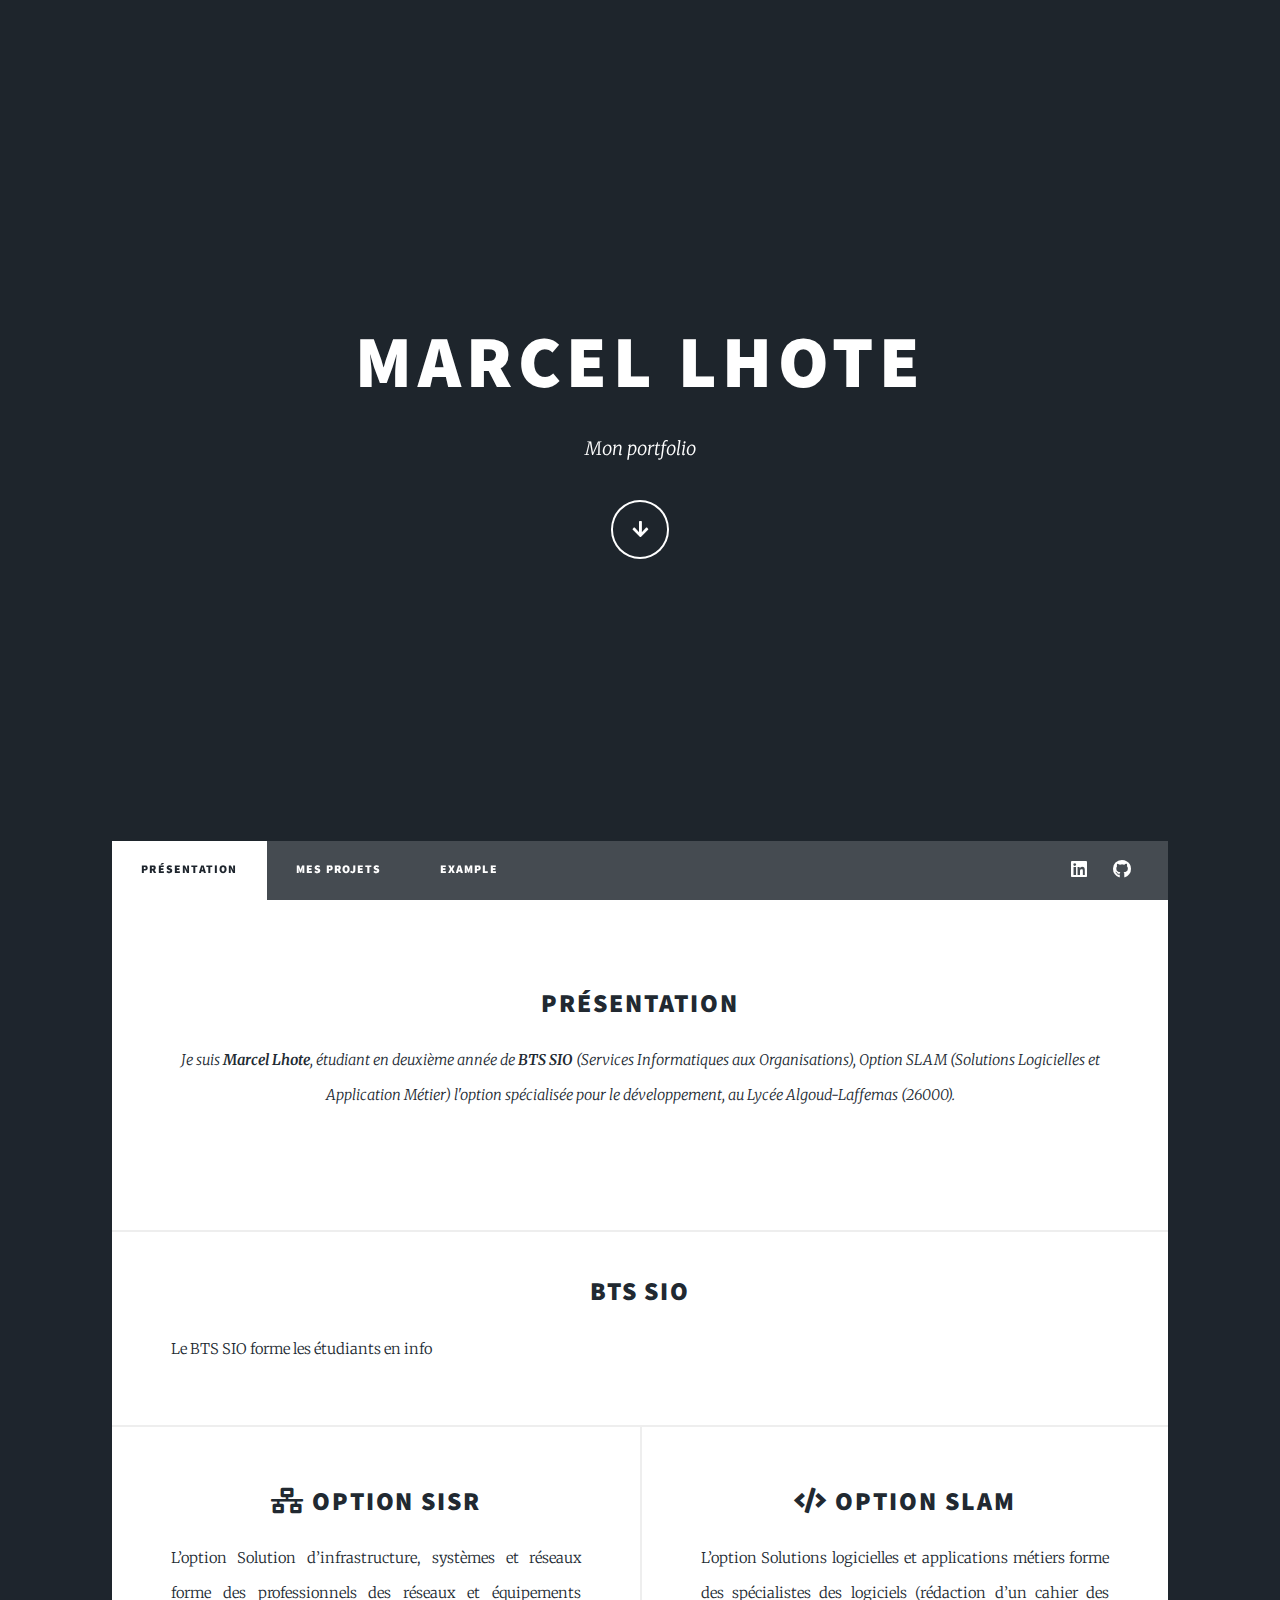
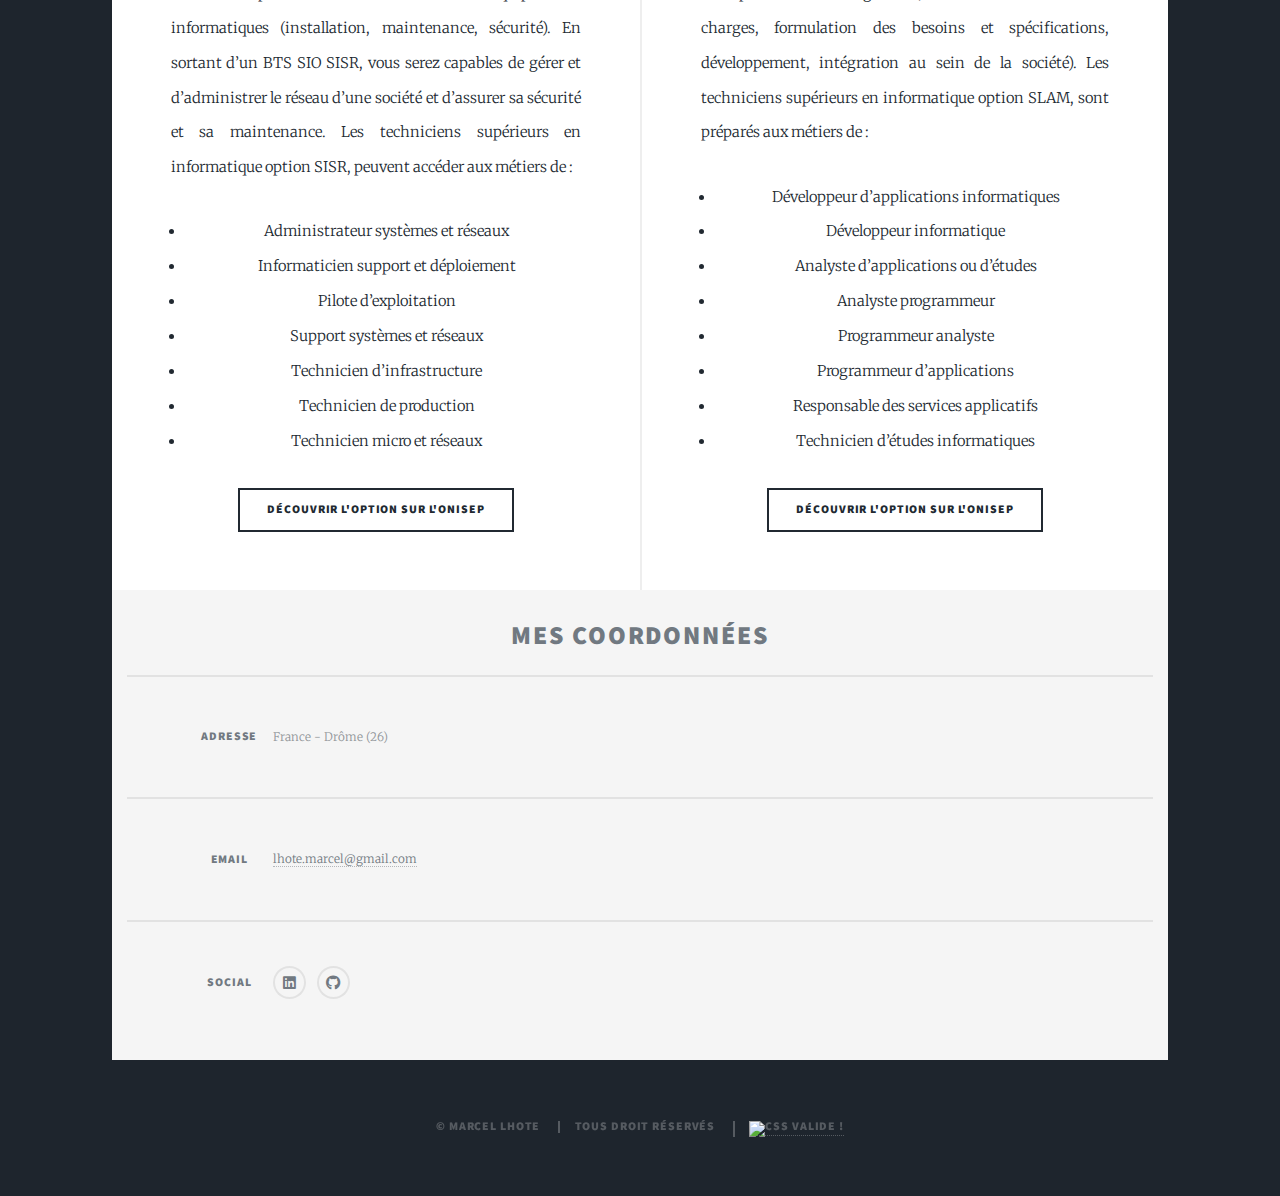
==== commit ce7b9341: "update index.html" ====
--- a/index.html
+++ b/index.html
@@ -62,7 +62,7 @@
 
         <!-- Options SIO -->
         <div>
-        <h2>BTS SIO</h2>
+            <h2>BTS SIO</h2>
             <p>Le BTS SIO forme les étudiants en info</p></div>
         <div class="posts">
             <article>
@@ -240,13 +240,13 @@
         <ul>
             <li>&copy; Marcel Lhote</li>
             <li>Tous droit réservés</li>
-            <li><p>
+            <li>
                 <a href="https://jigsaw.w3.org/css-validator/check/referer">
                     <img style="border:0;width:88px;height:31px"
                          src="https://jigsaw.w3.org/css-validator/images/vcss-blue"
                          alt="CSS Valide !"/>
                 </a>
-            </p></li>
+            </li>
         </ul>
     </div>
 
